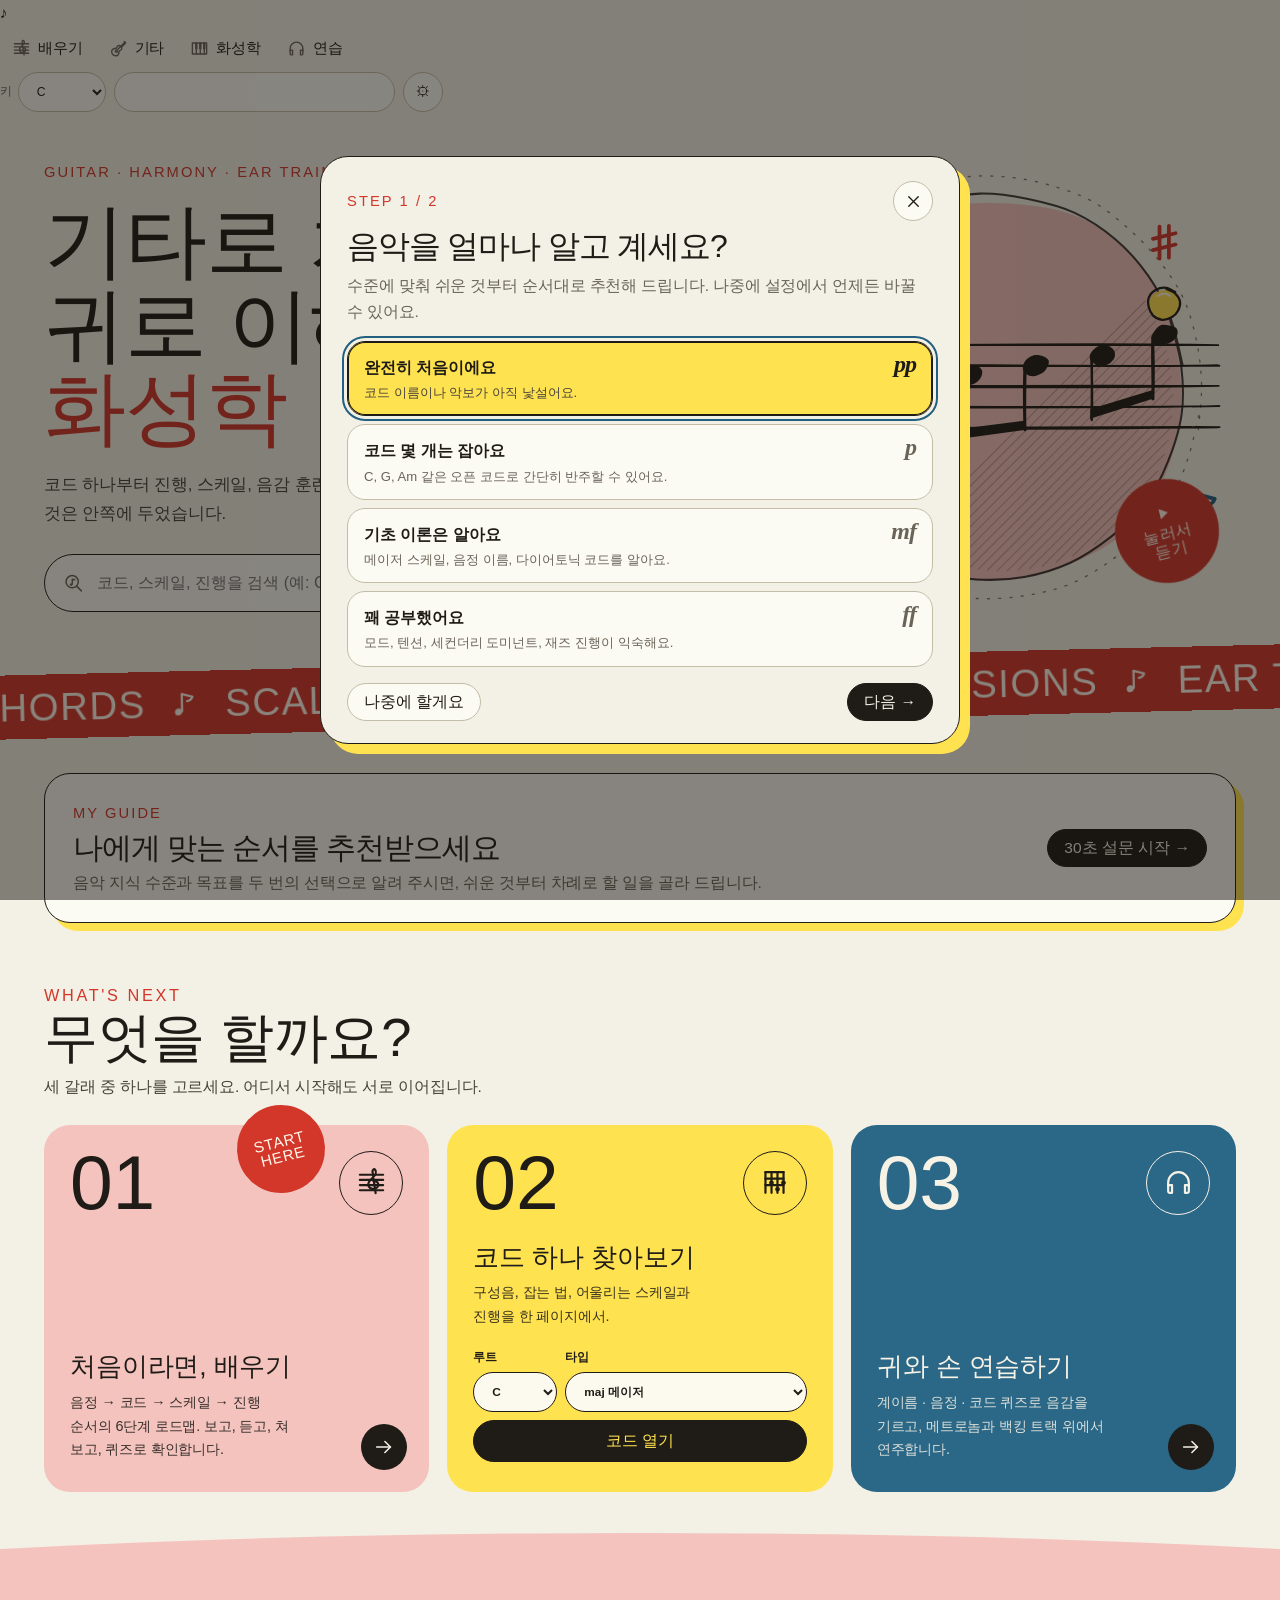
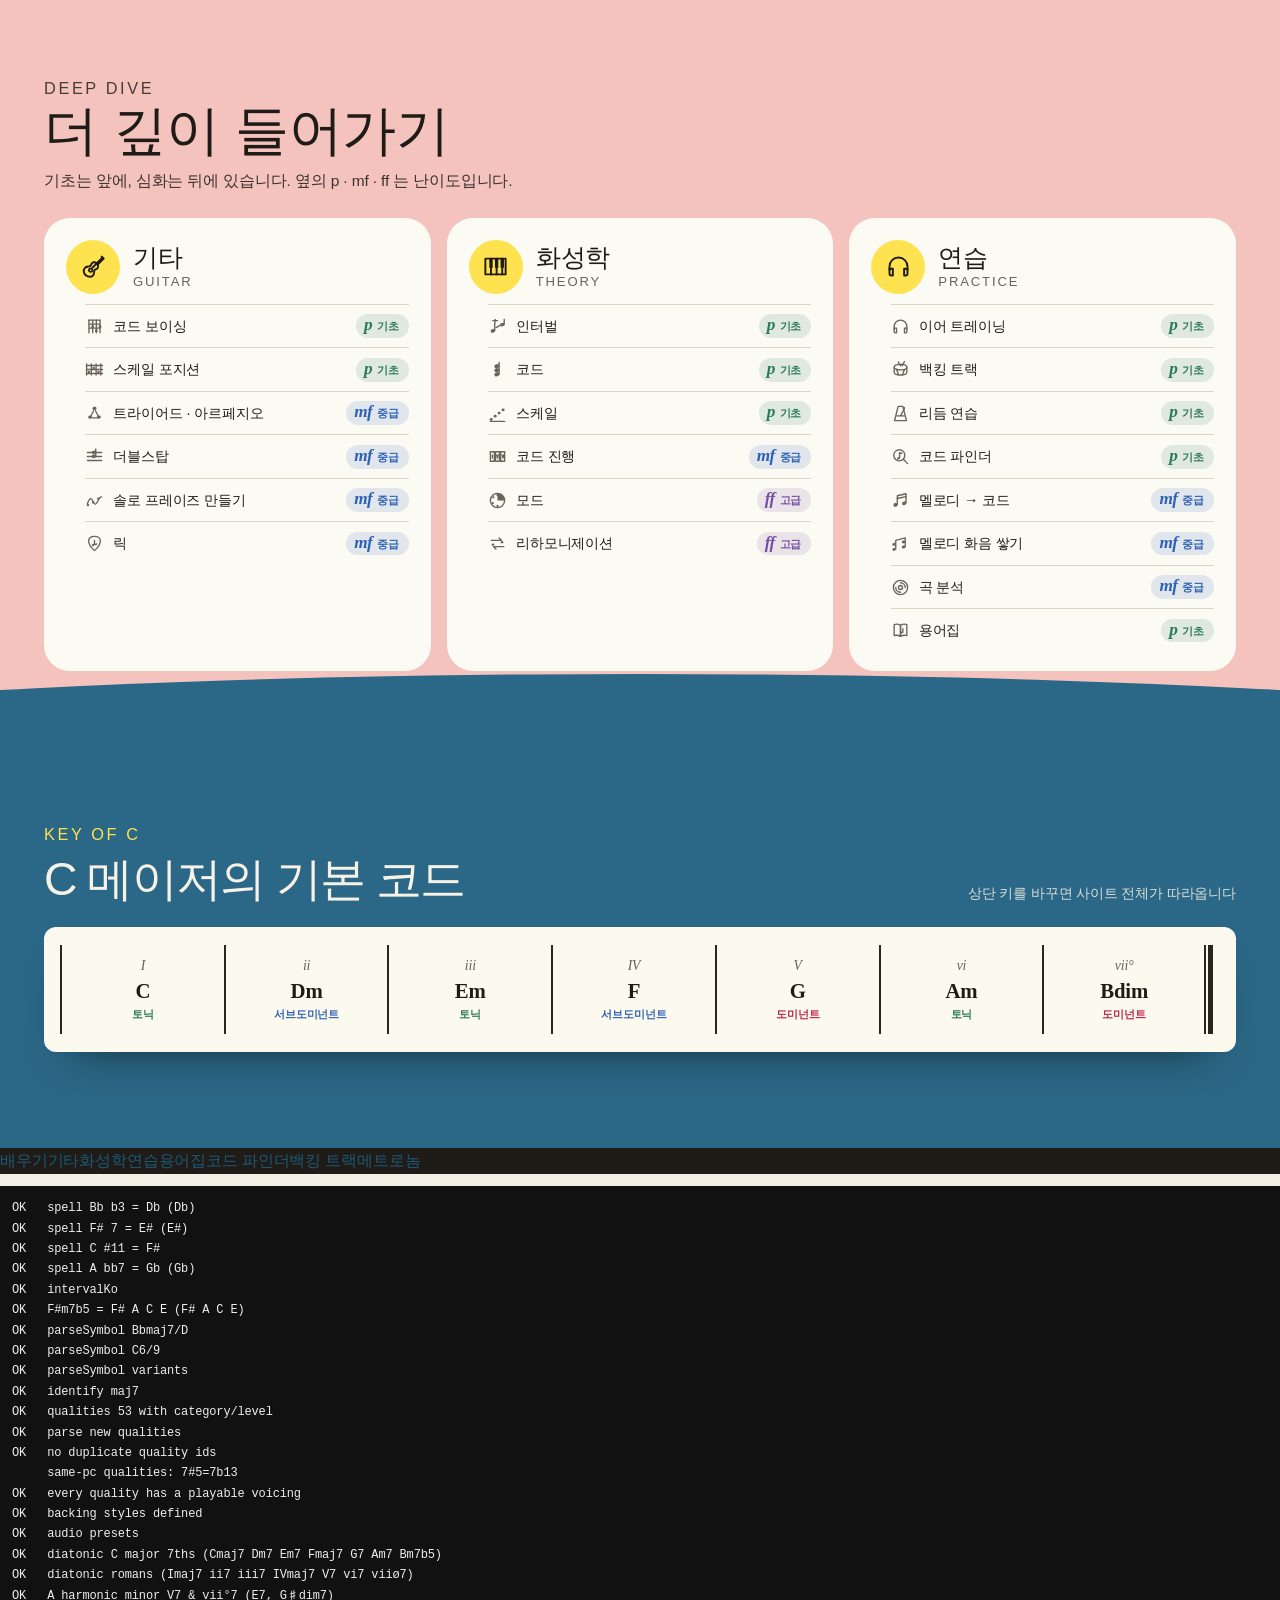
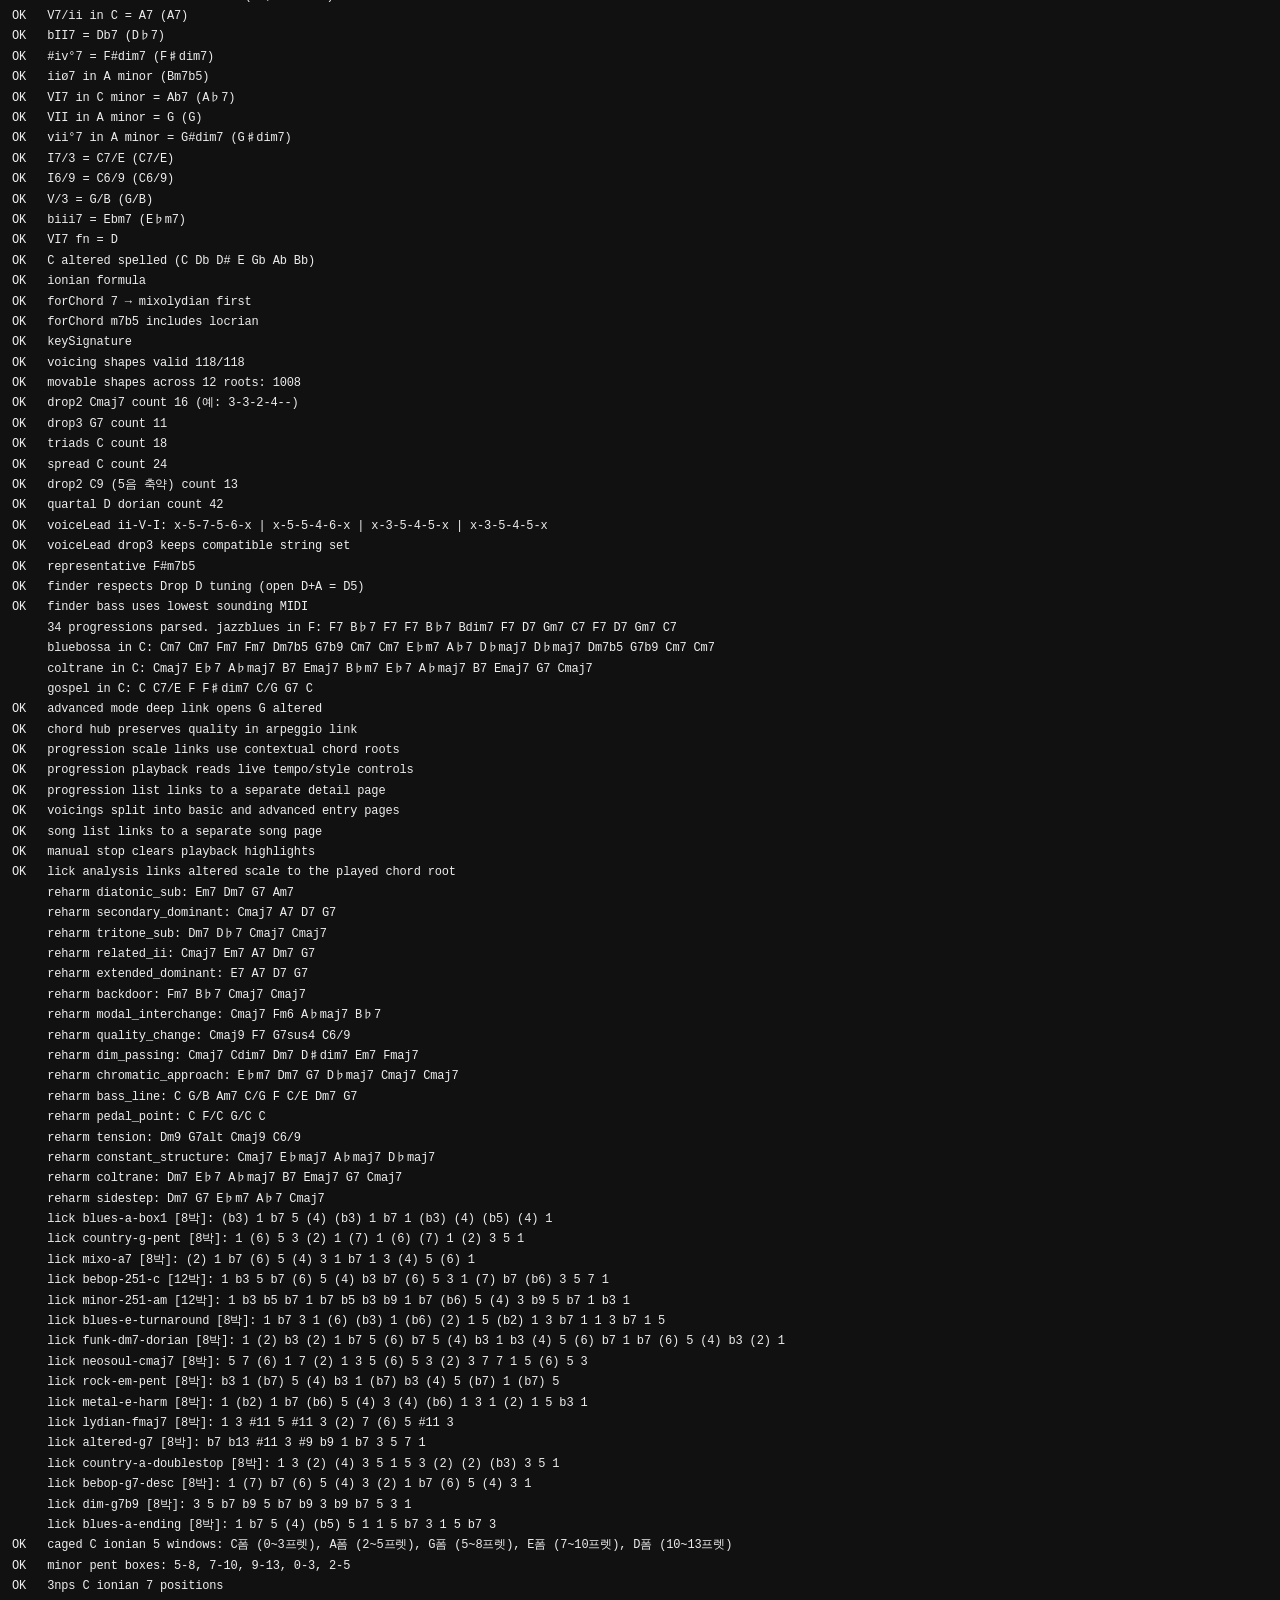
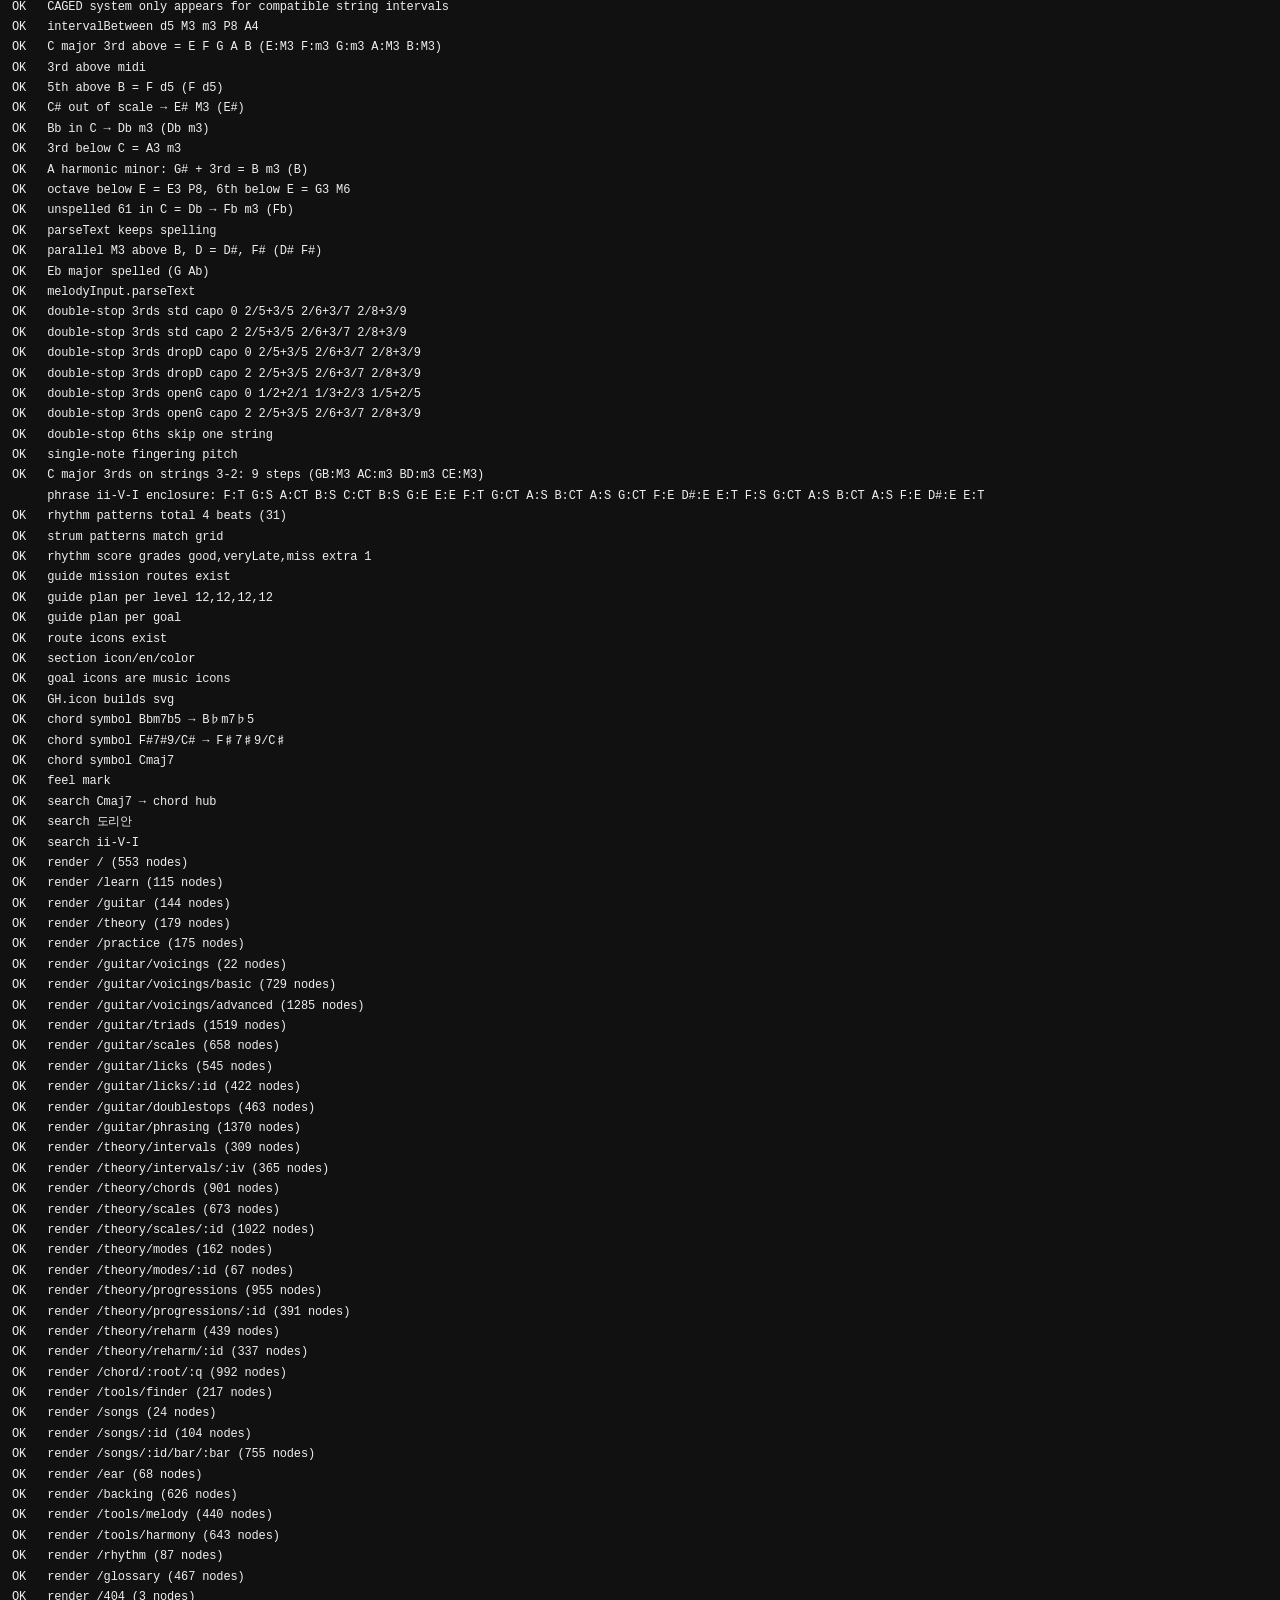
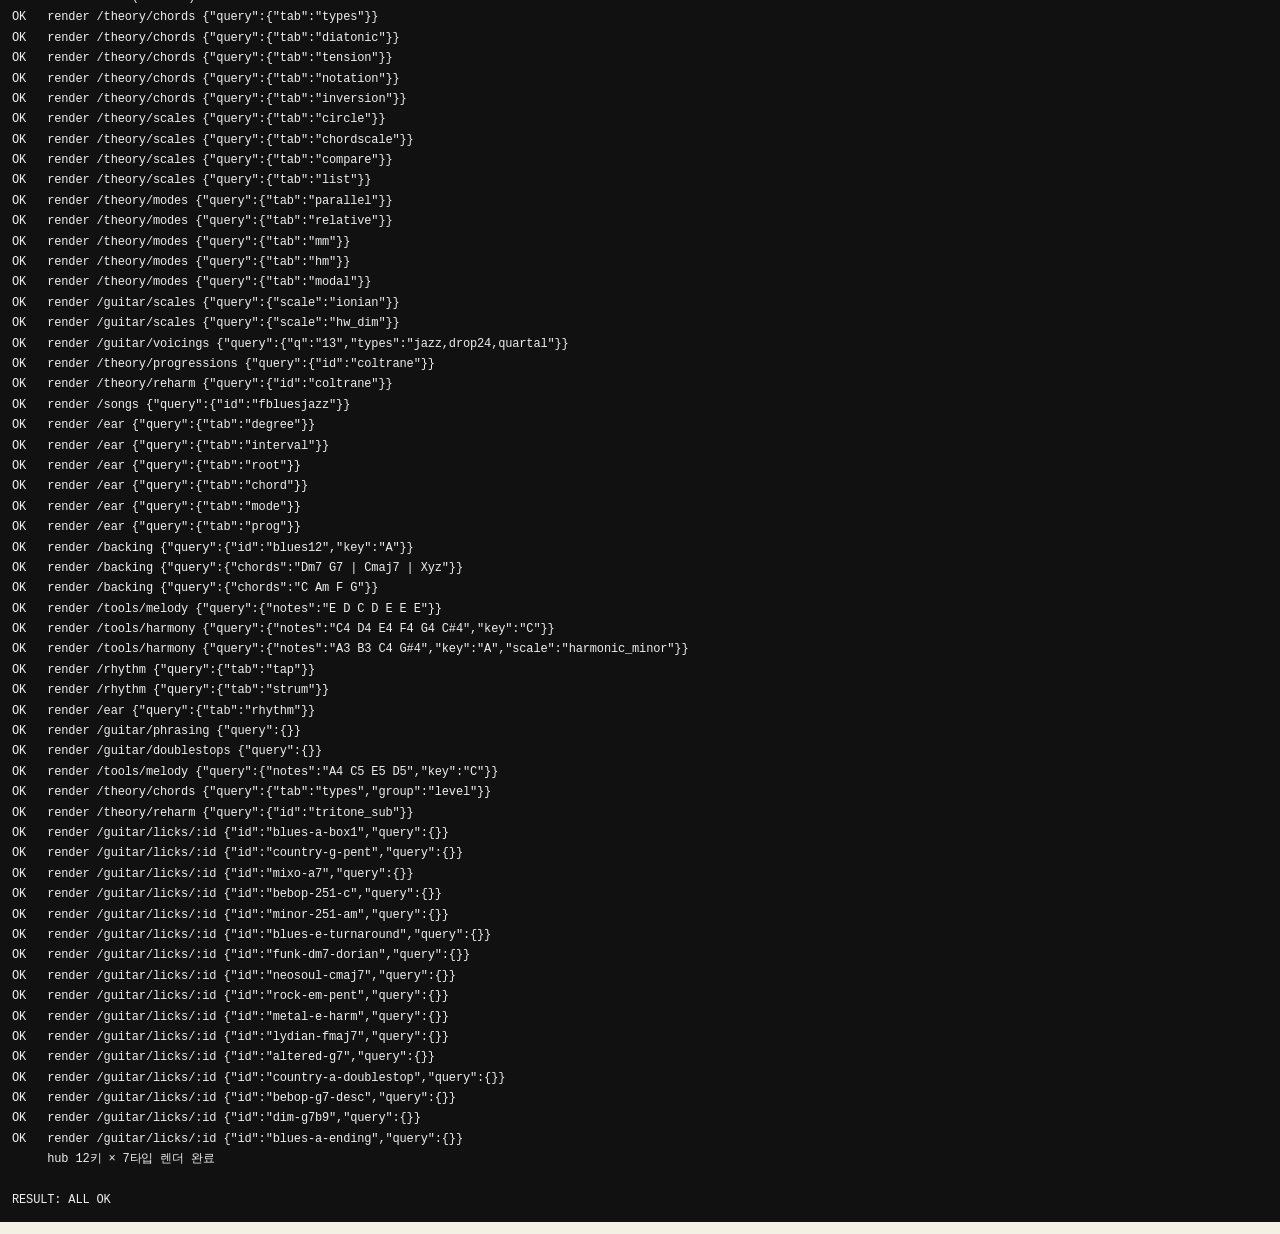
==== dev/check.html @ 51e19202 "손그림 그림체와 숫자 직접 입력 - js/render/sketch.js: 흔들린 잉크 선, 덜 닫힌 동그라미, 어긋난 칠, 빗금, 종이 알갱이 - 지판 · 코드 다이어그램 · 건반" ====
<!DOCTYPE html>
<html lang="ko">
<head>
<meta charset="utf-8">
<title>자체 점검</title>
<link rel="stylesheet" href="../css/style.css">
<script>
window.__errors = [];
window.addEventListener('error', function (e) { window.__errors.push((e.filename || '') + ':' + e.lineno + ' ' + e.message); });
</script>
</head>
<body>
<header class="topbar"><button id="back-btn" hidden>←</button><a class="brand" href="#/">♪</a><nav class="mainnav" id="mainnav"></nav>
<div class="topbar-tools"><label class="keysel">키 <select id="global-key"></select></label>
<div class="search"><input id="search-input" type="search"><div id="search-results" class="search-results" hidden></div></div>
<button id="settings-btn" class="iconbtn">⚙</button></div></header>
<nav class="subnav" id="subnav"></nav>
<main id="app" class="page"></main>
<footer class="footer"><span id="footer-links"></span></footer>
<aside id="settings-panel" class="settings-panel" hidden></aside>
<div id="settings-backdrop" class="backdrop" hidden></div>
<pre id="out" style="white-space:pre-wrap;background:#111;color:#eee;padding:12px;font-size:12px"></pre>
<script src="../js/ui.js"></script>
<script src="../js/icons.js"></script>
<script src="../js/state.js"></script>
<script src="../js/theory/notes.js"></script>
<script src="../js/theory/chords.js"></script>
<script src="../js/theory/scales.js"></script>
<script src="../js/data/intervals.js"></script>
<script src="../js/data/modes.js"></script>
<script src="../js/data/voicingShapes.js"></script>
<script src="../js/data/progressions.js"></script>
<script src="../js/data/licks.js"></script>
<script src="../js/data/reharm.js"></script>
<script src="../js/data/glossary.js"></script>
<script src="../js/data/songs.js"></script>
<script src="../js/data/rhythms.js"></script>
<script src="../js/theory/voicings.js"></script>
<script src="../js/theory/positions.js"></script>
<script src="../js/theory/harmony.js"></script>
<script src="../js/theory/fingering.js"></script>
<script src="../js/theory/phrase.js"></script>
<script src="../js/audio/synth.js"></script>
<script src="../js/audio/player.js"></script>
<script src="../js/audio/backing.js"></script>
<script src="../js/audio/rhythm.js"></script>
<script src="../js/render/sketch.js"></script>
<script src="../js/render/fretboard.js"></script>
<script src="../js/render/chordDiagram.js"></script>
<script src="../js/render/piano.js"></script>
<script src="../js/render/circle.js"></script>
<script src="../js/render/tab.js"></script>
<script src="../js/render/staff.js"></script>
<script src="../js/render/rhythm.js"></script>
<script src="../js/search.js"></script>
<script src="../js/melodyInput.js"></script>
<script src="../js/guide.js"></script>
<script src="../js/pages/home.js"></script>
<script src="../js/pages/hubs.js"></script>
<script src="../js/pages/guitarVoicings.js"></script>
<script src="../js/pages/guitarTriads.js"></script>
<script src="../js/pages/guitarScales.js"></script>
<script src="../js/pages/guitarLicks.js"></script>
<script src="../js/pages/doublestops.js"></script>
<script src="../js/pages/phrasing.js"></script>
<script src="../js/pages/theoryIntervals.js"></script>
<script src="../js/pages/theoryChords.js"></script>
<script src="../js/pages/theoryScales.js"></script>
<script src="../js/pages/theoryModes.js"></script>
<script src="../js/pages/theoryProgressions.js"></script>
<script src="../js/pages/theoryReharm.js"></script>
<script src="../js/pages/chordHub.js"></script>
<script src="../js/pages/songs.js"></script>
<script src="../js/pages/earTraining.js"></script>
<script src="../js/pages/backing.js"></script>
<script src="../js/pages/melody.js"></script>
<script src="../js/pages/harmony.js"></script>
<script src="../js/pages/rhythm.js"></script>
<script src="../js/pages/glossary.js"></script>
<script src="../js/router.js"></script>
<script src="../js/app.js"></script>
<script src="check.js"></script>
</body>
</html>
---- css/style.css ----
/* 기타 & 화성학 — 크림 페이퍼 · 리얼북 테마
   큰 디스플레이 글자, 알약 버튼, 색 띠 섹션, 음표 모양 공. 인터벌 색(--iv-*)은 뜻이 있으니 서로 구분되게 유지하고,
   브랜드 빨강(--brand)은 근음 색(--iv-1)과 섞이지 않게 주황 쪽으로 둔다. 글꼴은 index.html 에서 Google Fonts 로 불러온다. */
:root {
  color-scheme: light;
  --bg:#F3F1E6; --bg-elev:#FBFAF3; --bg-soft:#EBE8DA; --bg-strong:#E1DDCB;
  --fg:#1F1B17; --fg-soft:#48423A; --fg-muted:#6A6358;
  --line:#DCD7C5; --line-strong:#C3BCA6;
  --brand:#D2372A; --brand-hover:#B72D21; --brand-ink:#FFF9EE;
  --accent:#23607F; --accent-hover:#1A4B64; --accent-soft:#DCE7E7; --accent-ink:#1A4B64;
  --warm:#AE5129; --warm-soft:#F6E3D6; --link:#1D5876;
  --ball:#FFE24F; --paper:#FCF9EF; --ink:#1F1B17;
  --pink:#F4C3BE; --pink-ink:#1F1B17; --sun:#FFE24F; --sun-ink:#1F1B17;
  --sky:#2B6786; --sky-ink:#F6F2E6; --olive:#BCB65C; --olive-ink:#1F1B17;
  --footer-bg:#1F1B17; --footer-fg:#F3EFE3;
  --iv-1:#BE2447; --iv-3:#2E62B6; --iv-5:#2C7B58; --iv-7:#9F6318;
  --iv-t:#7550A6; --iv-s:#676C63; --iv-x:#AAA79B;
  --wood:#F1EDDF; --wood-line:#C7C0AA; --string:#857E70; --ink-line:#2A2622;
  --radius-sm:12px; --radius:16px; --radius-lg:26px; --pill:999px;
  --shadow-sm:none; --shadow-hover:none;
  --shadow:0 18px 44px rgba(40,30,15,.16),0 2px 8px rgba(40,30,15,.05);
  --font:"Noto Sans KR",-apple-system,BlinkMacSystemFont,"Apple SD Gothic Neo","Segoe UI","Malgun Gothic",sans-serif;
  --display:"Bayon","Black Han Sans","Noto Sans KR",sans-serif;
  --display-ko:"Black Han Sans","Bayon","Noto Sans KR",sans-serif;
  --hand:"Kalam","Noto Music","Gaegu",cursive;
  --marker:"Permanent Marker","Gaegu","Noto Music",cursive;
  --mono:"SFMono-Regular","Cascadia Code",Consolas,monospace;
  --ease-out:cubic-bezier(.2,.8,.2,1); --ease-spring:cubic-bezier(.34,1.56,.64,1);
  --header-h:68px;
}

/* 자동은 크림(밝은) 테마. 다크는 설정에서 고를 때만 쓴다 */
:root[data-theme="dark"] {
  color-scheme:dark;
  --bg:#15120F; --bg-elev:#1D1916; --bg-soft:#27221D; --bg-strong:#312B24;
  --fg:#F2EDE0; --fg-soft:#D2CABA; --fg-muted:#A39B8B;
  --line:#37312A; --line-strong:#51483E;
  --brand:#FF6048; --brand-hover:#FF7B66; --brand-ink:#1A0F0B;
  --accent:#7DB5CE; --accent-hover:#9BC8DB; --accent-soft:#1D3039; --accent-ink:#B4D6E4;
  --warm:#E28B63; --warm-soft:#3A2821; --link:#8FC2D8;
  --pink:#4B2B2C; --pink-ink:#F8E4E0; --sun:#473D12; --sun-ink:#FFF0B3;
  --sky:#163848; --sky-ink:#E6F0F4; --olive:#393A19; --olive-ink:#F0EDC8;
  --footer-bg:#0B0A08; --footer-fg:#E9E3D4;
  --iv-1:#F2677B; --iv-3:#7EA2E8; --iv-5:#5DBE90; --iv-7:#DAA050;
  --iv-t:#B48CE2; --iv-s:#9BA095; --iv-x:#5A564E;
  --wood:#221E1A; --wood-line:#4C443B; --string:#A69E8F; --ink-line:#E6DECC;
  --shadow:0 18px 44px rgba(0,0,0,.42);
}
/* 종이(악보) 표면: 다크 테마에서도 밝은 종이 위 검은 잉크 */
.staff-box,.chart,.sheet,.rhythm-staff,.rhythm-pick,.quiz-opts.rhythm-opts .btn {
  --fg:#1F1B17; --fg-soft:#48423A; --fg-muted:#6A6358; --line:#DDD4BA; --line-strong:#C4BA9F;
  --bg-elev:#FCF9EF; --bg-soft:#F2EDDC; --ink-line:#2A2622; --accent:#23607F; --accent-soft:#DCE7E7; --accent-ink:#1A4B64;
  --iv-1:#BE2447; --iv-3:#2E62B6; --iv-5:#2C7B58; --iv-7:#9F6318; --iv-t:#7550A6; --iv-s:#676C63;
}

* { box-sizing:border-box; }
[hidden] { display:none!important; }
html { min-width:0; scroll-behavior:smooth; }
html,body { margin:0; padding:0; }
html.intro-lock,body.panel-open,body.menu-open { overflow:hidden; }
body {
  min-width:0; min-height:100vh; background:var(--bg); color:var(--fg);
  font-family:var(--font); font-size:15.5px; font-weight:400; line-height:1.7;
  letter-spacing:-.01em; overflow-wrap:break-word; word-break:keep-all; -webkit-font-smoothing:antialiased;
  text-rendering:optimizeLegibility;
}
a { color:var(--link); text-decoration:none; text-underline-offset:3px; }
a:hover { text-decoration:underline; }
h1,h2,h3 { color:var(--fg); line-height:1.25; }
h1 { margin:.1em 0 .5em; font-family:var(--display-ko); font-size:clamp(2.1rem,4.2vw,3.3rem); font-weight:400; line-height:1.12; letter-spacing:-.005em; }
h2 { margin:2em 0 .7em; font-size:clamp(1.3rem,2vw,1.6rem); font-weight:700; letter-spacing:-.035em; }
h3 { margin:1.4em 0 .5em; font-size:1.06rem; font-weight:700; letter-spacing:-.025em; }
p { margin:.45em 0 1em; }
b,strong { font-weight:700; }
code,.mono { font-family:var(--mono); font-size:.92em; }
small,.muted { color:var(--fg-muted); }
hr { margin:1.8em 0; border:0; border-top:1px solid var(--line); }
button,select,input { min-width:0; max-width:100%; font:inherit; color:inherit; }
button { touch-action:manipulation; }
ul.plain { margin:.45em 0; padding-left:1.25em; }
:focus-visible { outline:2px solid var(--accent); outline-offset:3px; }
#app:focus { outline:none; }
.skip-link { position:fixed; top:10px; left:12px; z-index:1000; padding:8px 14px; border-radius:var(--pill); background:var(--fg); color:var(--bg); font-weight:500; transform:translateY(-150%); transition:transform .15s ease; }
.skip-link:focus { transform:translateY(0); }
.ic { flex:none; width:1.2em; height:1.2em; vertical-align:-.24em; }

/* Header */
.topbar { position:sticky; top:0; z-index:50; border-bottom:1px solid transparent; background:color-mix(in srgb,var(--bg) 90%,transparent); backdrop-filter:saturate(1.2) blur(12px); -webkit-backdrop-filter:blur(12px); transition:border-color .2s ease,background-color .2s ease; }
body.scrolled .topbar,body:not(.is-home) .topbar { border-bottom-color:var(--line); }
.topbar-inner { position:relative; width:min(100%,1320px); height:var(--header-h); margin:0 auto; padding:0 24px; display:flex; align-items:center; gap:20px; }
.topbar-leading { min-width:0; display:flex; align-items:center; gap:20px; }
.brand { flex:none; display:inline-flex; align-items:center; gap:11px; color:var(--fg); }
.brand:hover { color:var(--fg); text-decoration:none; }
.brand-mark { width:42px; height:42px; display:grid; place-items:center; border-radius:50%; background:var(--brand); color:var(--brand-ink); transition:transform .45s var(--ease-spring); }
.brand-mark .ic { width:23px; height:23px; }
.brand:hover .brand-mark { transform:rotate(-14deg) scale(1.08); }
.brand-copy { display:grid; line-height:1; }
.brand-copy strong { font-family:var(--display-ko); font-size:1.14rem; font-weight:400; letter-spacing:0; }
.brand-copy small { margin-top:5px; color:var(--fg-muted); font-family:var(--display); font-size:.74rem; letter-spacing:.14em; }
.mainnav { min-width:0; display:flex; align-items:center; gap:2px; }
.mainnav a { position:relative; flex:none; display:inline-flex; align-items:center; gap:7px; padding:10px 12px; color:var(--fg); font-size:.93rem; font-weight:500; white-space:nowrap; }
.mainnav a .ic { width:19px; height:19px; color:var(--fg-muted); transition:transform .35s var(--ease-spring),color .2s ease; }
.mainnav a::after { content:""; position:absolute; right:12px; bottom:4px; left:12px; height:2px; border-radius:2px; background:var(--brand); transform:scaleX(0); transform-origin:left; transition:transform .3s var(--ease-out); }
.mainnav a:hover { color:var(--fg); text-decoration:none; }
.mainnav a:hover::after,.mainnav a.active::after { transform:scaleX(1); }
.mainnav a:hover .ic { color:var(--fg); transform:rotate(-10deg) translateY(-1px); }
.mainnav a.active .ic { color:var(--brand); }
.topbar-tools { min-width:0; margin-left:auto; display:flex; align-items:center; gap:8px; }
.keysel { flex:none; display:flex; align-items:center; gap:6px; color:var(--fg-muted); font-size:.76rem; font-weight:500; white-space:nowrap; }
.keysel select { min-width:66px; }
.search { position:relative; width:clamp(190px,22vw,320px); min-width:150px; }
.search-icon { position:absolute; left:13px; top:50%; z-index:1; display:grid; color:var(--fg-muted); transform:translateY(-50%); pointer-events:none; }
.search-icon .ic { width:18px; height:18px; }
.search input[type=search] { width:100%; height:40px; padding:7px 34px 7px 39px; border-radius:var(--pill); background:var(--bg-elev); }
.search input::placeholder { color:var(--fg-muted); }
.search-shortcut { position:absolute; right:11px; top:50%; transform:translateY(-50%); padding:0 6px; border:1px solid var(--line-strong); border-radius:6px; color:var(--fg-muted); font-family:var(--mono); font-size:.66rem; line-height:1.5; pointer-events:none; }
.search-results { position:absolute; top:calc(100% + 8px); right:0; z-index:60; width:min(460px,calc(100vw - 24px)); max-height:min(65vh,520px); overflow:auto; padding:6px; border:1px solid var(--line-strong); border-radius:18px; background:var(--bg-elev); box-shadow:var(--shadow); }
.search-results a { display:flex; gap:10px; align-items:baseline; min-width:0; padding:9px 11px; border-radius:12px; color:var(--fg); }
.search-results a:hover,.search-results a.sel { background:var(--bg-soft); text-decoration:none; }
.search-results .type { flex:0 0 68px; color:var(--brand); font-size:.72rem; font-weight:700; }
.search-results .sub { margin-left:auto; overflow:hidden; color:var(--fg-muted); font-size:.77rem; text-overflow:ellipsis; white-space:nowrap; }
.iconbtn { flex:none; width:40px; height:40px; display:grid; place-items:center; padding:0; border:1px solid var(--line-strong); border-radius:50%; background:var(--bg-elev); color:var(--fg); cursor:pointer; font-size:.9rem; transition:transform .3s var(--ease-spring),background-color .15s ease,border-color .15s ease,color .15s ease; }
.iconbtn .ic { width:19px; height:19px; }
.iconbtn:hover { border-color:var(--ink); background:var(--ball); color:var(--ink); transform:scale(1.08); }
.hang-tab { flex:none; align-self:flex-start; display:inline-flex; align-items:center; gap:7px; padding:24px 16px 12px; border-radius:0 0 22px 22px; background:var(--brand); color:var(--brand-ink); font-family:var(--display-ko); font-size:.98rem; line-height:1; white-space:nowrap; transition:transform .38s var(--ease-spring),background-color .2s ease; }
.hang-tab .ic { width:18px; height:18px; }
.hang-tab:hover { background:var(--brand-hover); color:var(--brand-ink); text-decoration:none; transform:translateY(10px); }
.menu-btn,.tools-btn { display:none; }
.menu-btn { flex:none; align-items:center; gap:9px; height:40px; padding:0 15px 0 13px; border:1.5px solid var(--fg); border-radius:var(--pill); background:transparent; color:var(--fg); cursor:pointer; font-family:var(--display); font-size:1.02rem; letter-spacing:.08em; line-height:1; }
.menu-btn:hover { background:var(--ball); border-color:var(--ink); color:var(--ink); }
.menu-bars { position:relative; width:16px; height:10px; }
.menu-bars i { position:absolute; right:0; left:0; height:2px; border-radius:2px; background:currentColor; transition:transform .3s var(--ease-out),top .3s var(--ease-out); }
.menu-bars i:first-child { top:0; }
.menu-bars i:last-child { top:8px; }
body.menu-open .menu-bars i:first-child { top:4px; transform:rotate(45deg); }
body.menu-open .menu-bars i:last-child { top:4px; transform:rotate(-45deg); }
.menu-panel { position:fixed; inset:0; z-index:45; overflow-y:auto; padding:calc(var(--header-h) + 20px) 18px 36px; background:var(--bg); transform:translateY(-100%); transition:transform .45s var(--ease-out); }
.menu-panel.open { transform:none; }
.menu-inner { display:grid; gap:4px; max-width:640px; margin:0 auto; }
.menu-sec,.menu-foot { opacity:0; transform:translateY(-14px); transition:opacity .35s ease,transform .45s var(--ease-out); transition-delay:calc(.14s + var(--i,0) * .06s); }
.menu-panel.open .menu-sec,.menu-panel.open .menu-foot { opacity:1; transform:none; }
.menu-sec { padding:10px 0 16px; border-bottom:1px solid var(--line); }
.menu-big { display:flex; align-items:center; gap:13px; color:var(--fg); font-family:var(--display-ko); font-size:2.05rem; line-height:1.15; }
.menu-big:hover { color:var(--fg); text-decoration:none; }
.menu-ic { width:46px; height:46px; display:grid; place-items:center; border-radius:50%; background:var(--band); color:var(--band-ink); transition:transform .4s var(--ease-spring); }
.menu-ic .ic { width:24px; height:24px; }
.menu-big:hover .menu-ic { transform:rotate(-12deg) scale(1.08); }
.menu-sec.active .menu-label { color:var(--brand); }
.menu-en { margin-left:auto; color:var(--fg-muted); font-family:var(--display); font-size:1rem; letter-spacing:.12em; }
.menu-items { display:flex; flex-wrap:wrap; gap:6px; margin:11px 0 0 59px; }
.menu-items a { padding:5px 12px; border:1px solid var(--line-strong); border-radius:var(--pill); color:var(--fg-soft); font-size:.84rem; }
.menu-items a:hover { border-color:var(--fg); color:var(--fg); text-decoration:none; }
.menu-items a.active { border-color:var(--fg); background:var(--fg); color:var(--bg); }
.menu-foot { display:flex; flex-wrap:wrap; align-items:center; gap:8px; padding-top:18px; }
.menu-foot .keysel select { height:38px; }
.subnav { display:flex; align-items:center; gap:6px; min-height:54px; padding:8px max(24px,calc((100vw - 1240px)/2 + 24px)); overflow-x:auto; border-bottom:1px solid var(--line); background:var(--bg); scrollbar-width:none; }
.mainnav::-webkit-scrollbar,.subnav::-webkit-scrollbar { display:none; }
.subnav:empty { display:none; }
.subnav a { flex:none; position:relative; padding:5px 13px; border:1px solid var(--line-strong); border-radius:var(--pill); color:var(--fg-soft); font-size:.83rem; font-weight:500; white-space:nowrap; }
.subnav a:hover { border-color:var(--fg); color:var(--fg); text-decoration:none; }
.subnav a.active { border-color:var(--fg); background:var(--fg); color:var(--bg); }
.subnav a.hub { padding-inline:4px 8px; border-color:transparent; color:var(--fg); font-family:var(--display-ko); font-size:.98rem; font-weight:400; }
.subnav a.hub.active { background:transparent; color:var(--brand); }
.subnav a.hub::after { content:""; display:inline-block; width:1px; height:14px; margin-left:14px; background:var(--line-strong); vertical-align:-2px; }
.subnav a.lv2::before,.subnav a.lv3::before { content:""; display:inline-block; width:5px; height:5px; margin-right:6px; border-radius:50%; vertical-align:2px; }
.subnav a.lv2::before { background:var(--iv-3); }
.subnav a.lv3::before { background:var(--iv-t); }
.subnav a.active::before { background:var(--bg); }

/* Layout */
.page { width:min(100%,1240px); min-height:calc(100vh - 170px); margin:0 auto; padding:44px 24px 96px; }
body.is-home .page { width:100%; max-width:none; padding:0; overflow-x:hidden; }
.wrap { width:min(100%,1240px); margin:0 auto; padding-inline:24px; }
.page>h1 { margin-top:4px; }
.page>h1+.muted { max-width:850px; margin-bottom:25px; font-size:.95rem; }
.footer { background:var(--footer-bg); color:var(--footer-fg); }
.footer-inner { width:min(100%,1240px); margin:0 auto; padding:52px 24px 40px; display:flex; flex-wrap:wrap; align-items:flex-end; justify-content:space-between; gap:26px 40px; }
.footer-word { display:block; margin-bottom:14px; font-family:var(--display); font-size:clamp(3.2rem,8vw,6.6rem); line-height:.84; letter-spacing:.01em; }
.footer-brand>span:last-child { color:color-mix(in srgb,var(--footer-fg) 72%,transparent); font-size:.86rem; }
.footer b { color:var(--footer-fg); }
.footer-links { display:flex; flex-wrap:wrap; gap:8px; max-width:540px; }
.footer-links a { padding:6px 14px; border:1px solid color-mix(in srgb,var(--footer-fg) 32%,transparent); border-radius:var(--pill); color:var(--footer-fg); font-size:.84rem; transition:background-color .15s ease,color .15s ease,border-color .15s ease; }
.footer-links a:hover { border-color:var(--ball); background:var(--ball); color:var(--ink); text-decoration:none; }
.grid { display:grid; gap:14px; min-width:0; }
.grid>* { min-width:0; }
.grid.cols-2 { grid-template-columns:repeat(auto-fill,minmax(min(100%,320px),1fr)); }
.grid.cols-3 { grid-template-columns:repeat(auto-fill,minmax(min(100%,260px),1fr)); }
.grid.cols-4 { grid-template-columns:repeat(auto-fill,minmax(min(100%,205px),1fr)); }
.grid.diagrams { grid-template-columns:repeat(auto-fill,minmax(min(100%,174px),1fr)); gap:10px; }
.row { min-width:0; display:flex; gap:10px; flex-wrap:wrap; align-items:center; }
.row>* { min-width:0; }
.row.top { align-items:flex-start; }
.split { display:grid; grid-template-columns:repeat(2,minmax(0,1fr)); gap:20px; }
.split>* { min-width:0; }
.card { min-width:0; padding:20px; border:1px solid var(--line); border-radius:var(--radius); background:var(--bg-elev); }
.card h3 { margin-top:0; }
.card.link { position:relative; display:block; color:inherit; cursor:pointer; transition:transform .38s var(--ease-spring),border-color .18s ease,background-color .18s ease; }
.card.link[type=button] { width:100%; appearance:none; text-align:left; }
.card.link:hover { border-color:var(--fg); text-decoration:none; transform:translateY(-3px); }
.card .title { font-size:1.06rem; font-weight:700; letter-spacing:-.03em; }
.section { margin:40px 0; }
.section>h2:first-child { margin-top:0; }
.section-heading { display:flex; align-items:end; justify-content:space-between; gap:24px; margin:0 0 17px; }
.section-heading h2 { margin:2px 0 0; font-size:clamp(1.35rem,2vw,1.65rem); }
.section-heading>p { max-width:510px; margin:0; color:var(--fg-muted); font-size:.9rem; text-align:right; }
.section-heading.compact { margin-bottom:12px; }
.eyebrow { color:var(--brand); font-family:var(--display); font-size:.92rem; font-weight:400; letter-spacing:.14em; }
.display-head { margin:0 0 24px; }
.display-head .en { display:block; color:var(--brand); font-family:var(--display); font-size:1.02rem; letter-spacing:.16em; line-height:1; }
.display-head h2 { margin:6px 0 8px; font-family:var(--display-ko); font-size:clamp(2rem,4.4vw,3.4rem); font-weight:400; line-height:1.05; letter-spacing:-.005em; }
.display-head p { max-width:580px; margin:0; color:var(--fg-soft); }
.display-head.compact { margin-bottom:16px; }
.display-head.compact h2 { font-size:clamp(1.5rem,2.6vw,2.1rem); }
.toolbar { display:flex; gap:10px; flex-wrap:wrap; align-items:center; min-width:0; padding:12px 14px; margin:14px 0 22px; border:1px solid var(--line); border-radius:var(--radius); background:var(--bg-elev); }
.toolbar>* { min-width:0; }
.toolbar label { display:flex; align-items:center; gap:7px; min-width:0; color:var(--fg-muted); font-size:.83rem; font-weight:500; }
.toolbar label select { min-width:0; max-width:min(100%,320px); }
.toolbar .sep { width:1px; height:24px; background:var(--line); }
.notice { margin:14px 0; padding:12px 16px; border:1px solid color-mix(in srgb,var(--warm) 26%,var(--line)); border-left:4px solid var(--warm); border-radius:var(--radius-sm); background:var(--warm-soft); }
.callout { margin:14px 0; padding:14px 18px; border:1px solid var(--line); border-radius:var(--radius); background:var(--bg-soft); }
.empty { padding:32px 20px; border:1.5px dashed var(--line-strong); border-radius:var(--radius); color:var(--fg-muted); text-align:center; }

/* Controls */
select,input[type=text],input[type=number],input[type=search] { height:40px; padding:7px 12px; border:1px solid var(--line-strong); border-radius:12px; outline:0; background:var(--bg-elev); color:var(--fg); }
select { padding-inline:14px 30px; border-radius:var(--pill); cursor:pointer; }
select:hover,input:hover { border-color:var(--fg-muted); }
select:focus,input:focus { border-color:var(--fg); box-shadow:0 0 0 3px color-mix(in srgb,var(--ball) 70%,transparent); }
input[type=range] { accent-color:var(--brand); }
input[type=checkbox] { width:17px; height:17px; accent-color:var(--brand); }
.btn { min-height:38px; display:inline-flex; align-items:center; justify-content:center; gap:7px; padding:7px 16px; border:1px solid var(--line-strong); border-radius:var(--pill); background:var(--bg-elev); color:var(--fg); cursor:pointer; font-weight:500; line-height:1.25; }
.btn .ic { width:1.1em; height:1.1em; }
.btn:hover { border-color:var(--fg); background:var(--bg-soft); color:var(--fg); text-decoration:none; }
.btn:active { transform:translateY(1px) scale(.98); }
.btn.primary { border-color:var(--fg); background:var(--fg); color:var(--bg); }
.btn.primary:hover { border-color:var(--brand); background:var(--brand); color:var(--brand-ink); transform:translateY(-1px); }
.btn.small { min-height:34px; padding:5px 13px; font-size:.8rem; }
.btn.active { border-color:var(--fg); background:var(--fg); color:var(--bg); }
.btn:disabled { opacity:.45; cursor:default; transform:none; }
.btn.ghost { border-color:transparent; background:transparent; color:var(--fg-muted); }
.btn.ghost:hover { color:var(--fg); background:var(--bg-soft); }
.chips { display:flex; flex-wrap:wrap; gap:7px; min-width:0; }
.chip { min-height:35px; padding:6px 13px; border:1px solid var(--line-strong); border-radius:var(--pill); background:var(--bg-elev); color:var(--fg-soft); cursor:pointer; font-size:.8rem; font-weight:500; }
.chip:hover { border-color:var(--fg); color:var(--fg); }
.chip.active { border-color:var(--fg); background:var(--fg); color:var(--bg); }
.badge { display:inline-flex; align-items:center; gap:4px; margin:2px 4px 2px 0; padding:2px 9px; border:1px solid var(--line-strong); border-radius:var(--pill); background:var(--bg-elev); color:var(--fg-soft); font-size:.71rem; line-height:1.5; }
.badge .ic { width:1.05em; height:1.05em; }
.badge.accent { border-color:var(--ink); background:var(--ball); color:var(--ink); }
.tag { color:var(--fg-muted); font-size:.74rem; }
.tabs { display:flex; gap:4px; flex-wrap:wrap; width:fit-content; max-width:100%; margin:16px 0 22px; padding:4px; border:1px solid var(--line); border-radius:22px; background:var(--bg-elev); }
.tabs button { min-height:36px; padding:6px 15px; border:0; border-radius:var(--pill); background:transparent; color:var(--fg-muted); cursor:pointer; font-weight:500; }
.tabs button:hover { background:var(--bg-soft); color:var(--fg); }
.tabs button.active { background:var(--fg); color:var(--bg); }
/* 숫자 직접 입력 */
.num-field { display:inline-flex; flex:none; align-items:center; height:40px; border:1px solid var(--line-strong); border-radius:var(--pill); background:var(--bg-elev); color:var(--fg); overflow:hidden; }
.num-field:focus-within { border-color:var(--fg); box-shadow:0 0 0 3px color-mix(in srgb,var(--ball) 70%,transparent); }
.num-field .num-input { height:38px; min-width:0; padding:0 2px; border:0; border-radius:0; background:transparent; color:var(--fg); font-weight:700; font-variant-numeric:tabular-nums; text-align:center; box-shadow:none; -moz-appearance:textfield; appearance:textfield; }
.num-field .num-input:focus { box-shadow:none; }
.num-field .num-input::-webkit-outer-spin-button,.num-field .num-input::-webkit-inner-spin-button { margin:0; -webkit-appearance:none; }
.num-step { flex:none; width:32px; height:38px; padding:0; border:0; background:transparent; color:var(--fg-soft); cursor:pointer; font-size:1.05rem; line-height:1; touch-action:manipulation; user-select:none; -webkit-user-select:none; }
.num-step:hover { background:var(--bg-soft); color:var(--fg); }
.num-step:active { background:var(--ball); color:var(--ink); }
.num-suffix { padding:0 2px 0 1px; color:var(--fg-muted); font-size:.76rem; font-weight:500; white-space:nowrap; }
.range-num { display:inline-flex; flex-wrap:wrap; align-items:center; gap:8px; min-width:0; }
.range-num input[type=range] { width:120px; max-width:40vw; }
.num-group { display:inline-flex; flex-wrap:wrap; align-items:center; gap:6px 8px; min-width:0; color:var(--fg-muted); font-size:.83rem; }
.num-group-title { font-weight:500; }
.inline-field { display:inline-flex; align-items:center; gap:7px; color:var(--fg-muted); font-size:.83rem; font-weight:500; }
.met-bpm-field { height:auto; border-color:var(--line); border-radius:22px; }
.met-bpm-field .num-input { height:auto; padding:2px 0; font-family:var(--display-ko); font-size:clamp(2.8rem,8vw,4.2rem); font-weight:400; line-height:1.05; }
.met-bpm-field .num-step { width:42px; height:auto; align-self:stretch; font-size:1.4rem; }

/* Tables and interval labels */
.table { width:100%; border-collapse:collapse; background:var(--bg-elev); font-size:.86rem; }
.table th,.table td { padding:10px 12px; border-bottom:1px solid var(--line); text-align:left; vertical-align:top; }
.table th { background:var(--bg-soft); color:var(--fg-soft); font-size:.76rem; font-weight:700; letter-spacing:.01em; white-space:nowrap; }
.table tr:last-child td { border-bottom:0; }
.table tbody tr[role=button] { cursor:pointer; }
.table tbody tr[role=button]:hover td,.table tbody tr[role=button]:focus td { background:var(--bg-soft); }
.table tr.hl td { background:color-mix(in srgb,var(--ball) 40%,var(--bg-elev)); }
.table .center { text-align:center; }
.table-wrap { max-width:100%; overflow-x:auto; border:1px solid var(--line); border-radius:var(--radius); background:var(--bg-elev); scrollbar-color:var(--line-strong) transparent; }
.iv-1 { --c:var(--iv-1); } .iv-3 { --c:var(--iv-3); } .iv-5 { --c:var(--iv-5); }
.iv-7 { --c:var(--iv-7); } .iv-t { --c:var(--iv-t); } .iv-s { --c:var(--iv-s); } .iv-x { --c:var(--iv-x); }
.pill { min-width:31px; min-height:27px; display:inline-flex; align-items:center; justify-content:center; margin:2px; padding:2px 9px; border:1px solid color-mix(in srgb,var(--c,var(--iv-s)) 30%,var(--line)); border-radius:var(--pill); background:color-mix(in srgb,var(--c,var(--iv-s)) 11%,var(--bg-elev)); color:var(--c,var(--iv-s)); font-size:.76rem; font-weight:700; }
.pill.dim { opacity:.4; }
.legend { display:flex; gap:11px; flex-wrap:wrap; align-items:center; color:var(--fg-muted); font-size:.75rem; }
.legend .sw { display:inline-block; width:10px; height:10px; margin-right:5px; border-radius:50%; background:var(--c); vertical-align:-1px; }

/* SVG and notation: 손그림 — 잉크 선은 두 번 겹쳐 긋고, 칠은 선에서 살짝 어긋나며, 위에 종이 알갱이 한 겹 */
.fretboard-scroll { position:relative; max-width:100%; overflow-x:auto; border:1.5px solid var(--ink-line); border-radius:var(--radius); background:var(--bg-elev); box-shadow:inset 0 0 0 3px var(--bg-elev),inset 0 0 0 4px color-mix(in srgb,var(--ink-line) 35%,transparent); scrollbar-color:var(--line-strong) transparent; }
svg.fretboard { width:100%; height:auto; display:block; }
svg.fretboard .board { fill:var(--wood); }
svg.fretboard .board-edge { fill:none; stroke:var(--ink-line); stroke-width:1.1; stroke-linecap:round; opacity:.6; }
svg.fretboard .fret { fill:none; stroke:var(--ink-line); stroke-width:1.15; stroke-linecap:round; opacity:.5; }
svg.fretboard .nut { fill:none; stroke:var(--ink-line); stroke-width:2.6; stroke-linecap:round; }
svg.fretboard .string { fill:none; stroke:var(--ink-line); stroke-linecap:round; opacity:.72; }
svg.fretboard .inlay { fill:var(--wood-line); opacity:.55; }
svg.fretboard .sk-ink { fill:none; stroke:var(--ink-line); stroke-width:1; opacity:.8; }
svg.fretboard .fretnum { fill:var(--fg-muted); font-family:var(--hand); font-size:12px; text-anchor:middle; }
svg.fretboard .note .fill { fill:var(--c,var(--iv-s)); }
svg.fretboard .note .ink { fill:none; stroke:var(--ink-line); stroke-width:1.15; stroke-linecap:round; opacity:.85; }
svg.fretboard .note text { fill:#fff; font-family:var(--hand); font-size:12px; font-weight:700; text-anchor:middle; dominant-baseline:central; pointer-events:none; }
svg.fretboard .note.dim { opacity:.28; }
svg.fretboard .note.ghost .fill { fill:var(--bg-elev); }
svg.fretboard .note.ghost .ink { stroke:var(--c); stroke-width:1.8; opacity:1; }
svg.fretboard .note.ghost text { fill:var(--c); }
svg.fretboard .note.current .fill { stroke:var(--ink); stroke-width:3; filter:drop-shadow(0 0 0 var(--ball)) drop-shadow(0 1px 4px rgba(0,0,0,.25)); }
svg.fretboard .note.current .ink { stroke:var(--ball); stroke-width:2.4; opacity:1; }
svg.fretboard .note.clickable { cursor:pointer; }
svg.fretboard .stringname { fill:var(--fg-muted); font-family:var(--hand); font-size:12px; text-anchor:end; dominant-baseline:central; }
svg.fretboard .window-fill { fill:color-mix(in srgb,var(--accent) 7%,transparent); stroke:none; }
svg.fretboard .window { fill:none; stroke:var(--accent); stroke-width:1.5; stroke-dasharray:6 4; stroke-linecap:round; }
svg.chord { width:100%; max-width:152px; height:auto; display:block; margin:0 auto; }
svg.chord .sk-grid { fill:none; stroke:var(--ink-line); stroke-width:1; stroke-linecap:round; opacity:.62; }
svg.chord .nut { fill:none; stroke:var(--ink-line); stroke-width:2.8; stroke-linecap:round; }
svg.chord .dot { fill:var(--c,var(--fg)); }
svg.chord .ink { fill:none; stroke:var(--ink-line); stroke-width:1.05; stroke-linecap:round; opacity:.85; pointer-events:none; }
svg.chord .dot.open { fill:none; stroke:var(--ink-line); stroke-width:1.4; stroke-linecap:round; }
svg.chord .mute { fill:none; stroke:var(--ink-line); stroke-width:1.4; stroke-linecap:round; opacity:.75; }
svg.chord text { fill:var(--fg); font-family:var(--hand); font-size:12px; font-weight:700; text-anchor:middle; dominant-baseline:central; }
svg.chord .dot-label { fill:#fff; font-size:10px; }
svg.chord .mark { fill:var(--fg-muted); font-size:11px; }
svg.chord .basefret { fill:var(--fg-muted); font-size:11px; text-anchor:start; }
svg.chord .title { font-size:16px; }
svg.chord .sub { fill:var(--fg-muted); font-family:var(--font); font-size:9.5px; font-weight:400; }
svg.chord .barre { fill:none; stroke:var(--ink-line); stroke-width:8; stroke-linecap:round; opacity:.78; }
svg.piano { width:100%; height:auto; display:block; border-radius:8px; }
svg.piano .white { fill:#FFFDF6; stroke:none; }
svg.piano .black { fill:#2A2622; stroke:none; }
svg.piano .white.on,svg.piano .black.on { fill:var(--c,var(--accent)); }
svg.piano .sk-key { fill:none; stroke:#2A2622; stroke-width:1.1; stroke-linecap:round; opacity:.8; pointer-events:none; }
svg.piano .sk-hatch { fill:none; stroke:rgba(255,253,246,.2); stroke-width:.8; pointer-events:none; }
svg.piano text { fill:#333; font-family:var(--hand); font-size:10px; font-weight:700; text-anchor:middle; pointer-events:none; }
svg.piano text.onblack,svg.piano text.onkey { fill:#fff; }
svg.circle { width:100%; max-width:440px; height:auto; display:block; margin:0 auto; }
svg.circle .seg { fill:var(--bg-elev); stroke:none; cursor:pointer; }
svg.circle .seg:hover { fill:var(--bg-soft); }
svg.circle .seg.diatonic { fill:color-mix(in srgb,var(--ball) 38%,var(--bg-elev)); }
svg.circle .seg.active { fill:var(--fg); }
svg.circle .sk-outline { fill:none; stroke:var(--ink-line); stroke-width:1.3; stroke-linecap:round; opacity:.7; }
svg.circle text { fill:var(--fg); font-family:var(--hand); font-weight:700; text-anchor:middle; dominant-baseline:central; pointer-events:none; }
svg.circle text.on { fill:var(--bg); }
svg.circle .minor { font-size:12px; }
svg.circle .center-text { font-size:13px; }
svg.tab { width:100%; height:auto; display:block; border:1.5px solid var(--ink-line); border-radius:var(--radius-sm); background:var(--bg-elev); }
svg.tab .line { fill:none; stroke:var(--fg-muted); stroke-width:.85; stroke-linecap:round; }
svg.tab .bar { fill:none; stroke:var(--fg); stroke-width:1.3; stroke-linecap:round; }
svg.tab text { fill:var(--fg); font-family:var(--hand); font-size:13px; font-weight:700; text-anchor:middle; dominant-baseline:central; }
svg.tab text.fret { paint-order:stroke; stroke:var(--bg-elev); stroke-width:4px; }
svg.tab text.fret.current { fill:var(--brand); }
svg.tab .tech { fill:var(--fg-muted); font-size:10px; font-style:italic; }
svg.tab .arc,svg.tab .slide { fill:none; stroke:var(--fg-muted); stroke-width:1.1; stroke-linecap:round; }
svg.tab .stem { fill:none; stroke:var(--fg); stroke-width:1.2; stroke-linecap:round; }
svg.tab .beam { stroke:var(--fg); stroke-width:3; }
svg.tab .tabclef { font-family:var(--display); font-size:13px; font-weight:400; }
svg.tab .chordname { font-family:var(--hand); font-size:15px; font-weight:700; text-anchor:start; }
/* 종이 알갱이: 그림 위에 곱하기로 얹는다 */
.sk-grain { mix-blend-mode:multiply; opacity:.4; }
/* 아이콘도 잉크로 그린 듯 살짝 흔들리게, 가리키면 선이 끓어오르듯 움직인다 */
.ic { filter:url(#gh-rough); }
@keyframes gh-boil { 0% { filter:url(#gh-boil-a); } 33% { filter:url(#gh-boil-b); } 66% { filter:url(#gh-boil-c); } }
@media (hover:hover) and (prefers-reduced-motion:no-preference) {
  .hub-card:hover .hub-ic .ic,.path-card:hover .path-ic .ic,.home-more-head:hover .hm-ic .ic,.mainnav a:hover .ic,.menu-big:hover .ic,.brand:hover .brand-mark .ic,.hub-head:hover .hub-head-ic .ic { animation:gh-boil .36s steps(1) infinite; }
  .diagram-card:hover svg.chord,.hero-art-svg { animation:gh-boil .42s steps(1) infinite; }
}

/* 리얼북 악보: 크림 종이, 손글씨 음표(Petaluma), 손글씨 코드 심볼 */
.staff-box { max-width:100%; overflow-x:auto; padding:10px 8px; border:1px solid #E0D7BC; border-radius:var(--radius-sm); background:#FCF9EF linear-gradient(180deg,rgba(255,255,255,.55),rgba(255,255,255,0) 60%); box-shadow:0 1px 0 rgba(60,45,20,.05),0 14px 26px -22px rgba(60,45,20,.45); color:#1F1B17; }
.staff-box svg { display:block; margin:0 auto; }
.staff-box svg .vf-stave path,.staff-box svg .vf-stave rect,.staff-box svg .vf-stavebarline rect { fill:#2A251F; stroke:#2A251F; }
.rb-chord { fill:#1F1B17; font-family:var(--hand); font-size:21px; font-weight:700; }
.rb-chord .ra { font-family:"Noto Music",var(--hand); font-size:14px; }
.rb-chord .rq { font-size:15px; }
.rb-chord .rqa { font-family:"Noto Music",serif; font-size:19px; font-weight:400; }
.rb-chord .ra { font-weight:400; }
.rb-title { fill:#1F1B17; font-family:var(--marker); font-size:25px; letter-spacing:.02em; }
.rb-style { fill:#1F1B17; font-family:var(--marker); font-size:13px; letter-spacing:.03em; }
.rb-note { font-family:"Noto Music",serif; font-size:22px; }

/* Chords and progressions */
.diagram-card { min-width:0; padding:14px 10px 12px; border:1px solid var(--line); border-radius:var(--radius); background:var(--bg-elev); text-align:center; transition:border-color .15s ease,transform .3s var(--ease-spring); }
.diagram-card:hover { border-color:var(--fg); transform:translateY(-2px); }
.diagram-card .meta { min-height:1.3em; color:var(--fg-muted); font-size:.73rem; line-height:1.35; }
.diagram-card .play { margin-top:7px; }
.play-btn { min-height:30px; padding:3px 11px; border:1px solid var(--line-strong); border-radius:var(--pill); background:var(--bg-elev); color:var(--fg-soft); cursor:pointer; font-size:.74rem; font-weight:500; }
.play-btn:hover { border-color:var(--ink); background:var(--ball); color:var(--ink); }
.prog-strip { display:flex; gap:8px; flex-wrap:wrap; align-items:stretch; min-width:0; }
.prog-cell { min-width:96px; display:block; padding:9px 12px 10px; border:1px solid var(--line); border-radius:14px; background:var(--bg-elev); color:var(--fg); text-align:center; }
a.prog-cell:hover { border-color:var(--fg); background:color-mix(in srgb,var(--ball) 35%,var(--bg-elev)); text-decoration:none; }
.prog-cell .roman { color:var(--fg-muted); font-family:"Times New Roman",Georgia,serif; font-size:.86rem; font-style:italic; }
.prog-cell .chord { font-family:var(--hand); font-size:1.3rem; font-weight:700; line-height:1.25; }
.prog-cell .fn { margin-top:1px; font-size:.7rem; font-weight:700; }
.prog-cell.current { border-color:var(--ink); background:var(--ball); color:var(--ink); box-shadow:inset 0 0 0 1px var(--ink); }
.prog-cell.current .roman { color:var(--ink); }
.fn-T { color:var(--iv-5); } .fn-S { color:var(--iv-3); } .fn-D { color:var(--iv-1); } .fn-X { color:var(--iv-t); }
/* 곡 차트: 리드 시트처럼 마디줄로 나눈다 */
.chart { display:grid; grid-template-columns:repeat(4,minmax(0,1fr)); gap:10px 0; padding:16px 12px; border:1px solid #E0D7BC; border-radius:var(--radius-sm); background:#FCF9EF; color:#1F1B17; }
.chart .bar { min-height:64px; padding:6px 12px 8px; border:0; border-left:2px solid #2A251F; border-radius:0; background:transparent; color:#1F1B17; }
.chart .bar:nth-child(4n),.chart .bar:last-child { border-right:2px solid #2A251F; }
.chart button.bar { width:100%; color:inherit; cursor:pointer; text-align:left; }
.chart button.bar:hover { background:rgba(60,45,20,.06); }
.chart .bar .num { color:var(--fg-muted); font-size:.68rem; }
.chart .bar .ch { font-family:var(--hand); font-size:1.32rem; font-weight:700; line-height:1.2; }
.chart .bar .sc { color:var(--fg-muted); font-size:.72rem; }
.chart .bar.current { background:color-mix(in srgb,var(--ball) 60%,transparent); }

/* Lists and utilities */
.list { overflow:hidden; border:1px solid var(--line); border-radius:var(--radius); background:var(--bg-elev); }
.list-item { min-width:0; display:flex; gap:16px; align-items:flex-start; padding:14px 16px; border-bottom:1px solid var(--line); color:inherit; }
a.list-item:hover { background:var(--bg-soft); text-decoration:none; }
.list-item:last-child { border-bottom:0; }
.list-item>* { min-width:0; }
.list-item .title { font-weight:700; }
.list-item .desc { color:var(--fg-muted); font-size:.86rem; }
.kv { display:grid; grid-template-columns:max-content minmax(0,1fr); gap:6px 16px; margin:8px 0; font-size:.88rem; }
.kv dt { color:var(--fg-muted); }
.kv dd { min-width:0; margin:0; }
.brightness { display:grid; grid-template-columns:repeat(7,minmax(0,1fr)); gap:6px; }
.brightness .m { padding:12px 7px; border:0; border-radius:14px; color:#fff; font-weight:700; text-align:center; cursor:pointer; box-shadow:inset 0 0 0 999px rgba(0,0,0,.23); }
.brightness .m small { display:block; color:#fff; font-size:.68rem; font-weight:400; opacity:.95; }
.brightness .m.active { outline:2px solid var(--fg); outline-offset:2px; }
.compare { font-family:var(--mono); font-size:.86rem; }
.compare .diff { padding:1px 5px; border-radius:6px; background:var(--ball); color:var(--ink); font-weight:700; }
.fn-cycle { display:flex; align-items:center; justify-content:center; gap:12px; flex-wrap:wrap; padding:16px; }
.fn-cycle .node { padding:8px 16px; border-radius:var(--pill); color:#fff; font-weight:700; }
.settings-panel { position:fixed; top:0; right:0; z-index:100; width:380px; max-width:94vw; height:100dvh; overflow-y:auto; padding:24px 24px 30px; border-left:1.5px solid var(--fg); background:var(--bg); box-shadow:var(--shadow); transform:translateX(100%); transition:transform .3s var(--ease-out); }
.settings-panel.open { transform:none; }
.settings-panel h2 { margin:0; font-family:var(--display-ko); font-size:1.7rem; font-weight:400; }
.settings-panel .field { margin:16px 0; }
.settings-panel .field>label:first-child { display:block; margin-bottom:6px; color:var(--fg-muted); font-size:.78rem; font-weight:500; }
.settings-panel select { width:100%; }
.backdrop { position:fixed; inset:0; z-index:90; background:rgba(20,16,12,.38); backdrop-filter:blur(1px); opacity:0; transition:opacity .2s ease; }
.backdrop.open { opacity:1; }
.quiz-opts { display:flex; gap:8px; flex-wrap:wrap; margin:12px 0; }
.quiz-opts .btn.correct { border-color:var(--iv-5); background:color-mix(in srgb,var(--iv-5) 14%,var(--bg-elev)); color:var(--iv-5); }
.quiz-opts .btn.wrong { border-color:var(--iv-1); background:var(--warm-soft); }
.score { font-weight:700; }
.difficulty { display:inline-flex; gap:1px; color:var(--iv-7); vertical-align:middle; }
.difficulty .ic { width:15px; height:15px; }
.difficulty .ic.off { opacity:.22; }
.breadcrumb { margin-bottom:11px; color:var(--fg-muted); font-size:.8rem; }
.pos-nav { display:flex; gap:7px; flex-wrap:wrap; }
.kbd { display:inline-block; padding:0 5px; border:1px solid var(--line-strong); border-radius:5px; background:var(--bg-soft); font-family:var(--mono); font-size:.78em; }
.note-list { display:flex; gap:4px; flex-wrap:wrap; align-items:center; }
.symbol-big { font-family:var(--hand); font-size:2.4rem; font-weight:700; line-height:1.15; letter-spacing:-.01em; }
.toc { display:flex; gap:7px; flex-wrap:wrap; margin:9px 0 19px; }
.toc a { min-height:33px; display:inline-flex; align-items:center; padding:5px 12px; border:1px solid var(--line-strong); border-radius:var(--pill); background:var(--bg-elev); color:var(--fg-soft); font-size:.78rem; font-weight:500; }
.toc a:hover { border-color:var(--ink); background:var(--ball); color:var(--ink); text-decoration:none; }

/* Ear training */
.quiz-title { margin:0 0 4px; font-size:1.15rem; }
.quiz-opts .btn { position:relative; padding-left:36px; }
.quiz-opts .btn .key { position:absolute; left:9px; top:50%; transform:translateY(-50%); min-width:19px; height:19px; display:grid; place-items:center; border-radius:50%; background:var(--bg-soft); color:var(--fg-muted); font-family:var(--mono); font-size:.66rem; }
.quiz-opts .btn.correct .key { background:rgba(255,255,255,.65); color:var(--iv-5); }
.quiz-opts .btn:disabled { opacity:.7; }
.quiz-opts .btn.correct:disabled,.quiz-opts .btn.wrong:disabled { opacity:1; }
.quiz-feedback { min-height:32px; margin:8px 0 6px; padding:10px 14px; border:1px solid var(--line); border-radius:var(--radius-sm); background:var(--bg-soft); }
.quiz-feedback.ok { border-color:color-mix(in srgb,var(--iv-5) 40%,var(--line)); background:color-mix(in srgb,var(--iv-5) 11%,var(--bg-elev)); }
.quiz-feedback.bad { border-color:color-mix(in srgb,var(--warm) 36%,var(--line)); background:var(--warm-soft); }
.quiz-score { color:var(--fg-muted); font-size:.84rem; }
.quiz-slots { display:flex; gap:8px; flex-wrap:wrap; align-items:center; margin:6px 0 10px; }
.quiz-slots .slot { min-width:66px; display:grid; gap:1px; padding:6px 12px; border:1.5px dashed var(--line-strong); border-radius:12px; background:var(--bg-elev); font-size:1.03rem; font-weight:700; text-align:center; }
.quiz-slots .slot small { color:var(--fg-muted); font-size:.65rem; font-weight:500; }
.quiz-slots .slot.filled { border-style:solid; border-color:var(--fg); }
.quiz-slots .slot.next { border-color:var(--fg); box-shadow:0 0 0 3px color-mix(in srgb,var(--ball) 70%,transparent); }
.quiz-slots .slot.ok { border-color:var(--iv-5); background:color-mix(in srgb,var(--iv-5) 11%,var(--bg-elev)); }
.quiz-slots .slot.bad { border-color:var(--iv-1); background:var(--warm-soft); }
.quiz-slots .slot .fix { color:var(--iv-1); }

/* Home: 히어로 */
.home-hero { position:relative; padding:46px 0 26px; }
.hero-grid { display:grid; grid-template-columns:minmax(0,1.05fr) minmax(0,.95fr); gap:28px; align-items:center; }
.hero-copy { min-width:0; }
.hero-title { margin:14px 0 20px; font-family:var(--display-ko); font-size:clamp(2.9rem,6.4vw,5.8rem); font-weight:400; line-height:1.02; letter-spacing:-.01em; }
.hero-title .ln { display:block; animation:gh-rise .8s var(--ease-out) both; }
.hero-title .ln:nth-child(2) { animation-delay:.08s; }
.hero-title .ln:nth-child(3) { animation-delay:.16s; }
.hero-title .hot { color:var(--brand); }
.hero-lead { max-width:520px; margin:0 0 26px; color:var(--fg-soft); font-size:1.05rem; line-height:1.75; animation:gh-rise .8s var(--ease-out) .24s both; }
.home-search { position:relative; max-width:600px; animation:gh-rise .8s var(--ease-out) .32s both; }
.home-search .search-icon { left:19px; }
.home-search .search-icon .ic { width:21px; height:21px; }
.home-search input[type=search] { width:100%; height:58px; padding:10px 20px 10px 52px; border:1.5px solid var(--fg); border-radius:var(--pill); background:var(--bg-elev); font-size:1rem; transition:box-shadow .16s ease; }
.home-search input[type=search]:focus { border-color:var(--fg); box-shadow:0 0 0 5px color-mix(in srgb,var(--ball) 80%,transparent); outline:none; }
.home-search .search-results { top:calc(100% + 8px); right:0; left:0; width:auto; }
html.intro-lock .hero-title .ln,html.intro-lock .hero-lead,html.intro-lock .home-search { animation-play-state:paused; }
.hero-art { position:relative; min-width:0; }
.hero-art-svg { display:block; width:100%; height:auto; overflow:visible; cursor:pointer; -webkit-tap-highlight-color:transparent; }
.ha-circle { fill:var(--pink); }
.ha-ink { fill:none; stroke:var(--fg); stroke-width:2; stroke-linecap:round; opacity:.85; }
.ha-hatch { fill:none; stroke:var(--fg); stroke-width:1.2; stroke-linecap:round; opacity:.22; }
.ha-ring { fill:none; stroke:var(--fg); stroke-width:1.3; stroke-dasharray:2 9; stroke-linecap:round; opacity:.55; }
.ha-line { fill:none; stroke:var(--fg); stroke-width:1.8; stroke-linecap:round; }
.ha-clef { fill:var(--fg); font-family:"Noto Music","Segoe UI Symbol","Apple Symbols",serif; font-size:112px; }
.ha-head { fill:var(--fg); transition:fill .12s ease; }
.ha-stem { fill:none; stroke:var(--fg); stroke-width:2.4; stroke-linecap:round; }
.ha-beam { fill:var(--fg); }
.ha-note.lit .ha-head { fill:var(--brand); }
.ha-ball-fill { fill:var(--ball); }
.ha-ball-ink { fill:none; stroke:var(--ink); stroke-width:2.2; stroke-linecap:round; }
.ha-ball-shine { fill:none; stroke:#fff; stroke-width:2; stroke-linecap:round; opacity:.8; }
.ha-float { color:var(--fg); }
.ha-f1 { color:var(--brand); }
.ha-f3 { color:var(--accent); }
.ha-float>svg { overflow:visible; animation:gh-bob 5s ease-in-out infinite; transform-box:fill-box; transform-origin:center; }
.ha-f2>svg { animation-delay:-1.5s; } .ha-f3>svg { animation-delay:-3s; } .ha-f4>svg { animation-delay:-2.2s; }
.sticker { display:inline-grid; place-items:center; align-content:center; gap:3px; width:104px; height:104px; padding:0; border:0; border-radius:50%; background:var(--brand); color:var(--brand-ink); font-family:var(--display); font-size:1.02rem; line-height:1; letter-spacing:.05em; text-align:center; cursor:pointer; transform:rotate(-14deg); transition:transform .45s var(--ease-spring),background-color .2s ease; }
.sticker .ic { width:18px; height:18px; }
.sticker:hover,.hero-art:hover .sticker,a:hover>.sticker { transform:rotate(-6deg) scale(.96); }
.hero-sticker { position:absolute; right:3%; bottom:4%; }
.hero-art.playing .sticker { background:var(--fg); color:var(--bg); }
/* 흐르는 띠 */
.marquee { margin:22px -30px 48px; padding:14px 0 12px; overflow:hidden; background:var(--brand); color:var(--brand-ink); transform:rotate(-1.4deg); }
.mq-track { display:flex; width:max-content; animation:gh-marquee 44s linear infinite; }
.mq-unit { display:flex; align-items:center; gap:24px; padding-right:24px; font-family:var(--display); font-size:clamp(1.6rem,3.2vw,2.4rem); line-height:1; letter-spacing:.04em; white-space:nowrap; }
.mq-ic { width:.82em; height:.82em; }
.marquee:hover .mq-track { animation-play-state:paused; }
/* 맞춤 가이드 카드 */
.home-guide { margin-bottom:64px; }
/* 세 갈래 번호 카드 */
.c-pink,.band-pink,.hub-pink,.menu-pink { --band:var(--pink); --band-ink:var(--pink-ink); }
.c-sun,.band-sun,.hub-sun,.menu-sun { --band:var(--sun); --band-ink:var(--sun-ink); }
.c-sky,.band-sky,.hub-sky,.menu-sky { --band:var(--sky); --band-ink:var(--sky-ink); }
.c-olive,.band-olive,.hub-olive,.menu-olive { --band:var(--olive); --band-ink:var(--olive-ink); }
.home-paths { padding-bottom:40px; }
.path-grid { display:grid; grid-template-columns:repeat(3,minmax(0,1fr)); gap:18px; }
.path-card { position:relative; min-width:0; min-height:340px; display:flex; flex-direction:column; padding:26px 26px 30px; border-radius:var(--radius-lg); background:var(--band); color:var(--band-ink); transition:transform .5s var(--ease-spring); }
a.path-card:hover { color:var(--band-ink); text-decoration:none; transform:translateY(-6px) rotate(-1deg); }
.path-num { font-family:var(--display); font-size:clamp(3.8rem,6vw,5.4rem); line-height:.82; }
.path-ic { position:absolute; top:26px; right:26px; width:64px; height:64px; display:grid; place-items:center; border:1.5px solid currentColor; border-radius:50%; transition:transform .5s var(--ease-spring); }
.path-ic .ic { width:31px; height:31px; }
.path-card:hover .path-ic { transform:scale(1.2) rotate(-10deg); }
.path-card .title { margin-top:auto; padding-top:28px; font-family:var(--display-ko); font-size:1.65rem; font-weight:400; line-height:1.2; }
.path-card p { max-width:34ch; margin:8px 0 0; font-size:.9rem; line-height:1.65; opacity:.88; }
.path-go { width:46px; height:46px; display:grid; place-items:center; border-radius:50%; background:var(--fg); color:var(--bg); transition:transform .4s var(--ease-spring),background-color .2s ease,color .2s ease; }
.path-go .ic { width:22px; height:22px; }
.path-card .path-go { position:absolute; right:22px; bottom:22px; }
.path-card:hover .path-go { transform:translateX(4px) scale(1.08); }
.path-card p:has(+ .path-sticker),.path-card p:last-of-type { padding-right:44px; }
.path-sticker { position:absolute; top:-20px; right:104px; width:88px; height:88px; font-size:.95rem; pointer-events:none; }
.quick-start-form { display:grid; grid-template-columns:84px minmax(0,1fr); gap:8px; margin-top:18px; }
.quick-start-form label { min-width:0; display:grid; gap:5px; color:inherit; font-size:.74rem; font-weight:700; }
.quick-start-form label select { width:100%; height:40px; border-color:var(--ink); background:var(--paper); color:var(--ink); }
.quick-start-form .btn { grid-column:1/-1; min-height:42px; justify-content:center; }
.c-sun .quick-start-form .btn.primary { border-color:var(--band-ink); background:var(--band-ink); color:var(--band); }
.c-sun .quick-start-form .btn.primary:hover { border-color:var(--brand); background:var(--brand); color:var(--brand-ink); }
/* 색 띠 섹션 (위쪽이 큰 원의 가장자리) */
.band { position:relative; padding:64px 0 86px; background:var(--band); color:var(--band-ink); }
.band.curve-top { margin-top:84px; }
.band+.band.curve-top { margin-top:0; }
.band.curve-top::before { content:""; position:absolute; top:-83px; left:50%; width:max(1500px,170vw); height:168px; border-radius:50%; background:var(--band); transform:translateX(-50%); pointer-events:none; }
.band>.wrap { position:relative; }
.band .display-head .en { color:inherit; opacity:.8; }
.band .display-head h2 { color:inherit; }
.band .display-head p { color:inherit; opacity:.86; }
.home-more-grid { display:grid; grid-template-columns:repeat(3,minmax(0,1fr)); gap:16px; }
.home-more-col { min-width:0; padding:22px 22px 12px; border-radius:var(--radius-lg); background:var(--bg-elev); color:var(--fg); }
.home-more-head { display:flex; align-items:center; gap:13px; margin-bottom:10px; color:var(--fg); font-family:var(--display-ko); font-size:1.55rem; line-height:1.1; }
.home-more-head small { display:block; margin-top:4px; color:var(--fg-muted); font-family:var(--display); font-size:.82rem; letter-spacing:.14em; }
.home-more-head:hover { color:var(--fg); text-decoration:none; }
.hm-ic { flex:none; width:54px; height:54px; display:grid; place-items:center; border-radius:50%; background:var(--ball); color:var(--ink); transition:transform .5s var(--ease-spring); }
.hm-ic .ic { width:27px; height:27px; }
.home-more-head:hover .hm-ic { transform:scale(1.16) rotate(-10deg); }
.home-more-list { margin:0; padding:0; list-style:none; }
.home-more-list li { display:flex; align-items:center; justify-content:space-between; gap:8px; padding:9px 0; border-top:1px solid var(--line); font-size:.9rem; }
.home-more-list li a { display:inline-flex; align-items:center; gap:9px; color:var(--fg); }
.li-ic { width:19px; height:19px; color:var(--fg-muted); transition:color .15s ease,transform .3s var(--ease-spring); }
.home-more-list li a:hover .li-ic { color:var(--brand); transform:rotate(-12deg) scale(1.1); }
.home-key { padding-bottom:96px; }
.home-key-head { display:flex; flex-wrap:wrap; align-items:flex-end; justify-content:space-between; gap:12px; margin-bottom:22px; }
.home-key-head .en { display:block; color:var(--ball); font-family:var(--display); font-size:1.02rem; letter-spacing:.16em; }
.home-key-head h2 { margin:6px 0 0; color:inherit; font-family:var(--display-ko); font-size:clamp(1.9rem,3.8vw,2.9rem); font-weight:400; line-height:1.1; }
.home-key-note { font-size:.88rem; opacity:.85; }
/* 리드 시트 조각 (종이 위 마디줄 + 손글씨 코드) */
.sheet { padding:18px 22px 18px 16px; border-radius:var(--radius-sm); background:#FCF9EF; color:#1F1B17; box-shadow:0 24px 44px -28px rgba(0,0,0,.6); overflow-x:auto; }
.sheet .prog-strip { gap:0; flex-wrap:nowrap; }
.sheet .prog-cell { position:relative; flex:1 0 108px; min-width:108px; border:0; border-left:2px solid #2A251F; border-radius:0; background:transparent; color:#1F1B17; }
.sheet .prog-cell:last-child { margin-right:8px; border-right:2px solid #2A251F; }
.sheet .prog-cell:last-child::after { content:""; position:absolute; top:0; right:-9px; bottom:0; width:5px; background:#2A251F; }
.sheet a.prog-cell:hover { background:color-mix(in srgb,var(--ball) 55%,transparent); }

/* Hubs, roadmap and levels */
.page-head { margin:6px 0 27px; }
.page-head h1 { margin:4px 0 9px; }
.page-head p { max-width:760px; margin:0; color:var(--fg-muted); font-size:.96rem; }
.hub-head { position:relative; display:grid; grid-template-columns:minmax(0,1fr) auto; align-items:center; gap:18px 28px; margin:0 0 40px; padding:34px 38px 36px; overflow:hidden; border-radius:var(--radius-lg); background:var(--band); color:var(--band-ink); }
.hub-head-copy { min-width:0; }
.hub-en { display:block; font-family:var(--display); font-size:clamp(4rem,11vw,9.4rem); line-height:.8; letter-spacing:-.005em; animation:gh-rise .8s var(--ease-out) both; }
.hub-head h1 { margin:16px 0 8px; color:inherit; font-size:clamp(1.8rem,3.4vw,2.6rem); }
.hub-head p { max-width:660px; margin:0; font-size:.98rem; opacity:.9; }
.hub-head-ic { width:clamp(96px,14vw,172px); aspect-ratio:1; display:grid; place-items:center; border-radius:50%; background:var(--ball); color:var(--ink); transform:rotate(-8deg); transition:transform .6s var(--ease-spring); }
.hub-head-ic .ic { width:52%; height:52%; }
.hub-head:hover .hub-head-ic { transform:rotate(6deg) scale(1.06); }
.hub-sun .hub-head-ic { background:var(--brand); color:var(--brand-ink); }
.hub-grid { gap:16px; }
.hub-card { min-height:220px; display:flex; flex-direction:column; padding:22px; border-radius:var(--radius-lg); }
.hub-card-top { display:flex; align-items:flex-start; justify-content:space-between; margin-bottom:18px; }
.hub-ic { width:58px; height:58px; display:grid; place-items:center; border-radius:50%; background:var(--bg-soft); color:var(--fg); transition:transform .5s var(--ease-spring),background-color .2s ease,color .2s ease; }
.hub-ic .ic { width:28px; height:28px; }
.hub-card:hover .hub-ic { background:var(--ball); color:var(--ink); transform:scale(1.22) rotate(-8deg); }
.hub-num { color:var(--fg-muted); font-family:var(--display); font-size:2.4rem; line-height:.9; }
.hub-card .title { font-size:1.2rem; }
.hub-card p { margin:6px 0 16px; color:var(--fg-muted); font-size:.88rem; line-height:1.65; }
.hub-card-foot { margin-top:auto; display:flex; align-items:center; justify-content:space-between; gap:8px; }
.hub-card .path-go { width:40px; height:40px; border:1px solid var(--line-strong); background:transparent; color:var(--fg); }
.hub-card:hover .path-go { border-color:var(--fg); background:var(--fg); color:var(--bg); transform:translateX(3px); }
.lvl { display:inline-flex; flex:none; align-items:baseline; gap:5px; padding:2px 10px 2px 8px; border-radius:var(--pill); font-size:.7rem; font-weight:700; line-height:1.6; white-space:nowrap; }
.lvl .dyn,.dyn-tag { font-family:"Times New Roman",Georgia,serif; font-style:italic; font-weight:700; letter-spacing:-.04em; }
.lvl .dyn { font-size:1.08rem; line-height:1; }
.lvl.lv1 { background:color-mix(in srgb,var(--iv-5) 13%,var(--bg-elev)); color:var(--iv-5); }
.lvl.lv2 { background:color-mix(in srgb,var(--iv-3) 13%,var(--bg-elev)); color:var(--iv-3); }
.lvl.lv3 { background:color-mix(in srgb,var(--iv-t) 13%,var(--bg-elev)); color:var(--iv-t); }
/* 로드맵: 스크롤하면 카드가 차곡차곡 쌓인다 */
.roadmap { display:grid; gap:20px; margin:0 0 44px; padding:0; list-style:none; }
.step { position:relative; display:grid; grid-template-columns:auto minmax(0,1fr); gap:24px; padding:28px 30px 26px; border-radius:var(--radius-lg); background:var(--band,var(--bg-elev)); color:var(--band-ink,var(--fg)); box-shadow:0 22px 40px -28px rgba(40,30,15,.55); }
.step:nth-child(6n+1) { --band:var(--pink); --band-ink:var(--pink-ink); }
.step:nth-child(6n+2) { --band:var(--sun); --band-ink:var(--sun-ink); }
.step:nth-child(6n+3) { --band:var(--sky); --band-ink:var(--sky-ink); }
.step:nth-child(6n+4) { --band:var(--olive); --band-ink:var(--olive-ink); }
.step:nth-child(6n+5) { --band:var(--bg-elev); --band-ink:var(--fg); border:1px solid var(--line-strong); }
.step:nth-child(6n) { --band:var(--footer-bg); --band-ink:var(--footer-fg); }
.step-num { min-width:1.3em; font-family:var(--display); font-size:clamp(3rem,6vw,4.6rem); line-height:.82; }
.step-body h2 { margin:0; color:inherit; font-family:var(--display-ko); font-size:clamp(1.35rem,2.4vw,1.85rem); font-weight:400; line-height:1.2; }
.step-body>p { margin:10px 0 10px; opacity:.94; }
.step-todo { margin:0 0 10px; font-size:.88rem; opacity:.86; }
.step .toc { margin:6px 0 0; }
.step .toc a { border-color:transparent; background:var(--paper); color:var(--ink); }
.step .toc a:hover { border-color:var(--ink); background:var(--ball); }
.step .lvl { background:var(--paper); }
.step:nth-child(6n+5) .toc a { border-color:var(--line-strong); }
.back-btn { width:40px; height:40px; }
.back-btn[hidden] { display:none; }
.settings-group { margin:24px 0 6px; color:var(--brand); font-family:var(--display); font-size:.9rem; font-weight:400; letter-spacing:.12em; }

/* Advanced disclosure (♯ 을 누르면 펼쳐지고, 펼쳐지면 ♮) */
details.deep { margin:24px 0; border:1px solid var(--line); border-radius:var(--radius); background:var(--bg-elev); }
details.deep>summary { display:flex; align-items:center; gap:12px; padding:13px 16px; color:var(--fg); cursor:pointer; font-weight:700; list-style:none; }
details.deep>summary::-webkit-details-marker { display:none; }
details.deep[open]>summary { border-bottom:1px solid var(--line); }
.deep-mark { flex:none; width:32px; height:32px; display:grid; place-items:center; border-radius:50%; background:var(--bg-soft); color:var(--fg); transition:transform .4s var(--ease-spring),background-color .2s ease,color .2s ease; }
.deep-mark .ic,.pg-toggle .ic { width:18px; height:18px; }
details.deep>summary:hover .deep-mark { background:var(--ball); color:var(--ink); transform:rotate(-12deg) scale(1.1); }
details.deep[open]>summary .deep-mark { background:var(--fg); color:var(--bg); }
details:not([open])>summary .when-open,details[open]>summary .when-closed { display:none; }
.deep-hint { margin-left:auto; padding:2px 9px; border-radius:var(--pill); background:color-mix(in srgb,var(--iv-t) 12%,transparent); color:var(--iv-t); font-size:.66rem; font-weight:700; letter-spacing:.07em; }
.deep-body { padding:6px 16px 18px; }
.deep-body>.section { margin:15px 0; }
.deep-body>.section>h2 { font-size:1.1rem; }

/* Backing track and melody */
.beat-dots { display:inline-flex; align-items:center; gap:8px; padding:8px 12px; border:1px solid var(--line); border-radius:var(--pill); background:var(--bg-elev); }
.beat-dot { width:11px; height:11px; border-radius:50%; background:var(--line-strong); transition:background .1s ease,transform .1s ease; }
.beat-dot.on { background:var(--brand); transform:scale(1.35); }
.beat-dot.count { background:var(--ball); box-shadow:inset 0 0 0 1.5px var(--ink); }
.btn.playing { border-color:var(--brand); background:var(--brand); color:var(--brand-ink); }
.btn.playing:hover { border-color:var(--brand-hover); background:var(--brand-hover); color:var(--brand-ink); }
.toolbar.mix label input[type=range] { width:90px; }
.now-box .symbol-big { font-size:2rem; }
.prog-cell.changed { border-color:var(--fg); box-shadow:inset 0 0 0 1px var(--fg); }
.melody-seq { display:flex; gap:6px; flex-wrap:wrap; align-items:center; }
.melody-seq .mnote { border:0; cursor:pointer; font-family:var(--mono); transition:background .15s ease,transform .15s ease; }
.melody-seq .mnote:hover { background:var(--iv-1); color:#fff; transform:translateY(-1px); }
.melody-groups { display:flex; gap:8px; flex-wrap:wrap; margin:12px 0; }
.mgroup { min-width:90px; padding:8px 11px; border:1px solid var(--line); border-radius:12px; background:var(--bg-elev); }
.mgroup-chord { margin-bottom:4px; font-family:var(--hand); font-size:1.1rem; font-weight:700; }

/* Motion */
@keyframes gh-pop { from { opacity:0; transform:scale(.985) translateY(3px); } to { opacity:1; transform:none; } }
@keyframes gh-pulse { 0% { transform:scale(1); } 40% { transform:scale(1.14); } 100% { transform:scale(1); } }
@keyframes gh-rise { from { opacity:0; transform:translateY(.5em); } to { opacity:1; transform:none; } }
@keyframes gh-page { from { opacity:0; transform:translateY(10px); } to { opacity:1; transform:none; } }
@keyframes gh-marquee { to { transform:translateX(-50%); } }
@keyframes gh-spin { to { transform:rotate(360deg); } }
@keyframes gh-bob { 0%,100% { transform:translateY(0) rotate(0); } 50% { transform:translateY(-9px) rotate(-6deg); } }
@keyframes gh-drop-in { from { opacity:0; transform:translateY(-8px); } to { opacity:1; transform:none; } }
.page.page-enter { animation:gh-page .45s var(--ease-out) backwards; }
body.is-home .page.page-enter { animation:none; }
html.can-reveal .reveal { opacity:0; transform:translateY(34px); transition:opacity .75s ease,transform .8s var(--ease-out); }
html.can-reveal .reveal.in { opacity:1; transform:none; }
.btn,.chip,.tabs button,.toc a,.play-btn,.prog-cell,.chart .bar,.mainnav a,.subnav a,.list-item,.search-results a { transition:background-color .16s ease,border-color .16s ease,color .16s ease,transform .25s var(--ease-spring),opacity .16s ease; }
.btn:active,.chip:active,.toc a:active,.tabs button:active { transform:translateY(1px) scale(.98); }
.search-results { animation:gh-pop .14s ease both; transform-origin:top right; }
.home-search .search-results { transform-origin:top left; }
.quiz-feedback.ok,.quiz-feedback.bad { animation:gh-pop .2s ease both; }
.quiz-opts .btn.correct { animation:gh-pulse .45s ease; }
svg.fretboard .note.hit .fill,svg.piano g.hit rect,svg.chord .dotg:active .dot { animation:gh-pulse .4s ease; transform-box:fill-box; transform-origin:center; }
svg.fretboard .note.temp .ink { stroke:var(--fg); stroke-width:2.2; }
svg.fretboard .note.hit .fill { filter:drop-shadow(0 0 4px color-mix(in srgb,var(--ball) 90%,transparent)); }
svg.piano g.hit rect.white { fill:color-mix(in srgb,var(--ball) 60%,#fff); }
svg.piano g.hit rect.black { fill:var(--brand); }
svg.fretboard .fret-hit:hover { fill:color-mix(in srgb,var(--ball) 30%,transparent); }
svg.piano g[style*="cursor"] rect.white:hover { fill:#F6F0DC; }
svg.piano g[style*="cursor"] rect.black:hover { fill:#3A342D; }

/* 첫 방문 인트로 */
.intro { position:fixed; inset:0; z-index:400; display:grid; place-items:center; align-content:center; gap:6px; overflow:hidden; background:var(--bg); cursor:pointer; transition:opacity .45s ease; }
.intro.out { opacity:0; pointer-events:none; }
.intro-svg { position:relative; z-index:1; width:min(560px,90vw); height:auto; overflow:visible; }
.intro-line { stroke:var(--fg); stroke-width:2; stroke-linecap:round; stroke-dasharray:360; stroke-dashoffset:360; animation:gh-draw .55s var(--ease-out) forwards; }
.intro-ball { fill:var(--ball); stroke:var(--fg); stroke-width:2.5; transform-box:fill-box; transform-origin:center; animation:gh-intro-ball 1.05s linear .15s both; }
.intro-stem,.intro-flag { fill:none; stroke:var(--fg); stroke-width:3.2; stroke-linecap:round; stroke-dasharray:70; stroke-dashoffset:70; animation:gh-draw .2s ease-out forwards; }
.intro-stem { animation-delay:1.08s; }
.intro-flag { animation-delay:1.22s; }
.intro-wipe { position:absolute; top:50%; left:50%; width:60px; height:60px; margin:-30px 0 0 -30px; border-radius:50%; background:var(--ball); transform:scale(0); animation:gh-wipe .5s cubic-bezier(.7,0,.3,1) 1.4s forwards; }
.intro-word { position:relative; z-index:1; margin:0; color:var(--fg); font-family:var(--display); font-size:clamp(1.4rem,4vw,2.2rem); letter-spacing:.14em; animation:gh-rise .5s var(--ease-out) .35s both; }
@keyframes gh-draw { to { stroke-dashoffset:0; } }
@keyframes gh-wipe { to { transform:scale(62); } }
@keyframes gh-intro-ball {
  0% { transform:translateY(-300px) rotate(0) scale(1,1); fill:var(--ball); animation-timing-function:cubic-bezier(.55,0,1,.45); }
  42% { transform:translateY(0) rotate(0) scale(1.18,.78); animation-timing-function:cubic-bezier(0,.55,.45,1); }
  58% { transform:translateY(-44px) rotate(0) scale(.96,1.04); animation-timing-function:cubic-bezier(.55,0,1,.45); }
  72% { transform:translateY(0) rotate(0) scale(1.08,.9); }
  80% { transform:translateY(0) rotate(0) scale(1,1); fill:var(--ball); }
  100% { transform:translateY(0) rotate(-22deg) scale(.9,.64); fill:var(--fg); }
}

/* Melody harmony (성부) */
:root { --voice-0:#1F1B17; --voice-1:#2E62B6; --voice-2:#C2562E; --voice-3:#2C7B58; }
:root[data-theme="dark"] { --voice-0:#F2EDE0; --voice-1:#86B4E8; --voice-2:#EE936F; --voice-3:#77C396; }
.voice-rows { display:grid; gap:8px; margin-top:10px; }
.voice-row { display:flex; flex-wrap:wrap; align-items:center; gap:10px 14px; padding:10px 14px; border:1px solid var(--line); border-radius:var(--radius); background:var(--bg-elev); }
.voice-row label { display:flex; align-items:center; gap:6px; color:var(--fg-muted); font-size:.84rem; }
.voice-tag { display:inline-flex; align-items:center; gap:7px; min-width:76px; font-weight:700; }
.voice-tag::before { content:""; width:11px; height:11px; border-radius:50%; background:var(--vc); }
.voice-desc { font-size:.84rem; }
.pan-label { min-width:66px; color:var(--fg-muted); font-size:.74rem; }
.btn.toggle.mute.active { border-color:var(--warm); background:var(--warm-soft); color:var(--warm); }
.btn.toggle.solo.active { border-color:var(--ink); background:var(--ball); color:var(--ink); }
.voice-dot { display:inline-block; flex:none; width:9px; height:9px; margin-right:6px; border-radius:50%; vertical-align:0; }
.harm-grid th,.harm-grid td { padding:8px 10px; text-align:center; white-space:nowrap; }
.harm-grid .row-head { text-align:left; }
.harm-grid td b { display:block; font-size:1rem; }
.harm-grid td small { display:block; color:var(--fg-muted); font-size:.72rem; }
.harm-grid td em { display:block; margin-top:3px; color:var(--warm); font-size:.68rem; font-style:normal; }
.harm-grid td.oos { background:repeating-linear-gradient(135deg,transparent 0 6px,color-mix(in srgb,var(--warm) 9%,transparent) 6px 12px); }
.harm-grid [data-col].current { background:color-mix(in srgb,var(--ball) 45%,var(--bg-elev)); }
.iv-tag { display:inline-block; margin-top:3px; padding:1px 7px; border-radius:var(--pill); background:color-mix(in srgb,var(--vc) 14%,transparent); color:var(--vc); font-family:var(--mono); font-size:.74rem; font-weight:700; }
.col-btn { padding:2px 7px; border:0; border-radius:8px; background:none; color:var(--fg-muted); cursor:pointer; font:inherit; }
.col-btn:hover { background:var(--bg-soft); color:var(--fg); }
.harm-summary li { display:flex; flex-wrap:wrap; align-items:center; gap:4px; margin:4px 0; font-size:.88rem; }
.voices-staff g.current { filter:drop-shadow(0 0 4px rgba(210,55,42,.8)); }

/* Double stops */
.ds-ivs { display:flex; flex-wrap:wrap; gap:6px; margin:4px 0 12px; }
.ds-iv { min-width:52px; display:grid; gap:0; padding:6px 8px; border:1px solid var(--line); border-radius:var(--radius-sm); background:var(--bg-elev); text-align:center; line-height:1.3; }
.ds-iv b:first-child { color:var(--iv-3); }
.ds-iv b:nth-child(2) { color:var(--iv-5); }
.ds-iv small { margin-top:2px; color:var(--fg-muted); font-family:var(--mono); font-size:.72rem; }

/* Solo phrasing */
.role-tag { display:inline-grid; min-width:20px; height:20px; place-items:center; padding:0 5px; border-radius:7px; background:var(--rc,var(--iv-s)); color:#fff; font-family:var(--mono); font-size:.7rem; font-weight:700; }
.role-tag.role-target,.phrase-note.role-target { --rc:var(--iv-1); }
.role-tag.role-ct,.phrase-note.role-ct { --rc:var(--iv-5); }
.role-tag.role-st,.phrase-note.role-st { --rc:var(--iv-s); }
.role-tag.role-pt,.phrase-note.role-pt { --rc:var(--iv-7); }
.role-tag.role-ap,.phrase-note.role-ap { --rc:var(--iv-3); }
.role-tag.role-en,.phrase-note.role-en { --rc:var(--iv-t); }
.role-tag.role-nt,.phrase-note.role-nt { --rc:#8a7a3a; }
.role-legend { margin:6px 0 4px; }
.role-legend>span { display:inline-flex; align-items:center; gap:5px; }
.technique-grid .technique p { margin:8px 0 10px; color:var(--fg-soft); font-size:.9rem; }
.phrase-seq { display:flex; flex-wrap:wrap; align-items:flex-end; gap:4px; margin:0 0 12px; }
.phrase-chord { align-self:center; margin:0 2px 0 6px; color:var(--fg); font-family:var(--hand); font-size:1rem; font-weight:700; }
.phrase-chord:first-child { margin-left:0; }
.phrase-note { min-width:34px; display:grid; padding:3px 5px 2px; border:1px solid color-mix(in srgb,var(--rc) 45%,var(--line)); border-bottom:3px solid var(--rc); border-radius:8px; background:var(--bg-elev); text-align:center; line-height:1.25; transition:transform .12s ease,background .12s ease; }
.phrase-note b { font-size:.86rem; }
.phrase-note small { color:var(--fg-muted); font-size:.66rem; }
.phrase-note.current { background:color-mix(in srgb,var(--rc) 16%,var(--bg-elev)); transform:translateY(-2px); }

/* Rhythm */
.met-card { display:grid; gap:14px; padding:22px; }
.met-bpm { font-family:var(--display-ko); font-size:clamp(3.4rem,9vw,5rem); font-weight:400; font-variant-numeric:tabular-nums; line-height:.9; letter-spacing:.01em; }
.met-bar { font-size:.86rem; }
.met-dots { display:flex; flex-wrap:wrap; gap:10px; }
.met-beat { width:64px; display:grid; justify-items:center; gap:6px; padding:10px 6px 8px; border:1px solid var(--line); border-radius:18px; background:var(--bg-soft); transition:background .08s ease,border-color .08s ease,transform .08s ease; }
.met-beat b { font-family:var(--display-ko); font-size:1.45rem; font-weight:400; font-variant-numeric:tabular-nums; line-height:1; }
.met-beat.accent b { color:var(--brand); }
.met-beat.on { border-color:var(--ink); background:var(--ball); color:var(--ink); transform:scale(1.06); }
.met-beat.on.accent b { color:var(--ink); }
.met-beat.on.muted { border-style:dashed; background:var(--bg-elev); color:var(--fg); }
.met-subs { display:flex; gap:4px; }
.met-subs i { width:7px; height:7px; border-radius:50%; background:var(--line-strong); }
.met-subs i.on { background:var(--brand); }
.met-card input[type=range] { flex:1 1 160px; }
.rhythm-picks { display:flex; flex-wrap:wrap; align-items:center; gap:8px; margin:0 0 14px; }
.rhythm-pick { padding:4px 6px; border:1px solid #DDD4BA; border-radius:12px; background:#FCF9EF; cursor:pointer; }
.rhythm-pick:hover { border-color:#8E846F; }
.rhythm-pick.active { border-color:#1F1B17; box-shadow:0 0 0 3px color-mix(in srgb,var(--ball) 80%,transparent); }
.rhythm-pick svg,.rhythm-opts svg { display:block; max-width:100%; height:auto; }
.rhythm-staff { max-width:100%; overflow-x:auto; padding:6px; border:1px solid #DDD4BA; border-radius:var(--radius-sm); background:#FCF9EF; }
.rhythm-picks .rhythm-staff,.rhythm-opts .rhythm-staff { padding:0; border:0; background:transparent; }
.rhythm-staff .current { filter:drop-shadow(0 0 4px rgba(210,55,42,.9)); }
.rhythm-line { position:relative; height:46px; margin:12px 0 4px; overflow:hidden; border:1px solid var(--line); border-radius:12px; background:var(--bg-soft); }
.rhythm-line.small { width:230px; height:30px; margin:0; }
.rl-beat { position:absolute; top:0; bottom:0; width:1px; background:var(--line-strong); }
.rl-note { position:absolute; top:7px; bottom:7px; padding-left:3px; }
.rl-note i { display:block; height:100%; margin-right:3px; border-left:4px solid var(--fg); border-radius:7px; background:color-mix(in srgb,var(--ball) 55%,var(--bg-elev)); transition:background .1s ease; }
.rl-note.rest i { border-left:0; background:repeating-linear-gradient(135deg,transparent 0 5px,color-mix(in srgb,var(--fg-muted) 16%,transparent) 5px 10px); }
.rl-note.current i { background:var(--brand); }
.rl-note.good i { border-left-color:var(--iv-5); background:color-mix(in srgb,var(--iv-5) 30%,var(--bg-elev)); }
.rl-note.early i,.rl-note.late i { border-left-color:var(--iv-7); background:color-mix(in srgb,var(--iv-7) 28%,var(--bg-elev)); }
.rl-note.veryEarly i,.rl-note.veryLate i,.rl-note.miss i { border-left-color:var(--iv-1); background:color-mix(in srgb,var(--iv-1) 22%,var(--bg-elev)); }
.rl-taps { position:absolute; inset:0; pointer-events:none; }
.rl-tap { position:absolute; top:2px; bottom:2px; width:2px; margin-left:-1px; border-radius:2px; background:var(--fg); }
.tap-pad { width:100%; min-height:130px; display:grid; place-items:center; align-content:center; gap:4px; border:2px solid var(--ink); border-radius:28px; background:var(--ball); color:var(--ink); cursor:pointer; touch-action:manipulation; user-select:none; -webkit-user-select:none; -webkit-tap-highlight-color:transparent; }
.tap-pad b { font-family:var(--display); font-size:2.4rem; font-weight:400; letter-spacing:.12em; }
.tap-pad small { color:#4A443D; }
.tap-pad.hit { animation:gh-tap .16s ease; }
@keyframes gh-tap { 0% { transform:scale(.97); background:var(--brand); color:var(--brand-ink); } 100% { transform:none; } }
.tap-result { min-height:54px; margin-top:12px; padding:12px 14px; border:1px solid var(--line); border-radius:var(--radius-sm); background:var(--bg-soft); }
.tap-result .count { font-family:var(--display-ko); font-size:2.2rem; font-weight:400; }
.tap-score b { font-family:var(--display-ko); font-size:2rem; font-weight:400; }
.strum-grid { display:grid; grid-template-columns:repeat(var(--slots),minmax(0,1fr)); gap:4px; margin:10px 0 4px; }
.strum-slot { display:grid; justify-items:center; gap:2px; padding:10px 0 6px; border:1px solid var(--line); border-radius:12px; background:var(--bg-elev); transition:background .06s ease,transform .06s ease; }
.strum-slot.beat { border-color:var(--line-strong); background:var(--bg-soft); }
.strum-slot b { font-size:1.35rem; line-height:1; }
.strum-slot small { color:var(--fg-muted); font-size:.7rem; }
.strum-slot.s-D b { color:var(--brand); }
.strum-slot.s-U b { color:var(--iv-3); }
.strum-slot.s-x b { color:var(--warm); }
.strum-slot.s-rest b { color:var(--line-strong); }
.strum-slot.current { border-color:var(--ink); background:var(--ball); transform:translateY(-2px); }
.strum-slot.current b,.strum-slot.current small { color:var(--ink); }
.quiz-opts.rhythm-opts .btn { min-height:80px; padding:6px 8px 6px 34px; border-radius:18px; border-color:#DDD4BA; background:#FCF9EF; color:#1F1B17; }

/* Onboarding + guide */
.onboard-backdrop { position:fixed; inset:0; z-index:200; display:grid; place-items:center; padding:16px; background:rgba(20,16,12,.5); opacity:0; transition:opacity .22s ease; }
.onboard-backdrop.open { opacity:1; }
.onboard { width:min(640px,100%); max-height:calc(100dvh - 32px); overflow-y:auto; padding:24px 26px 22px; border:1.5px solid var(--fg); border-radius:28px; background:var(--bg); box-shadow:10px 10px 0 var(--ball); transform:translateY(12px) scale(.98) rotate(-.6deg); transition:transform .4s var(--ease-spring); }
.onboard-backdrop.open .onboard { transform:none; }
.onboard h2 { margin:6px 0 4px; font-family:var(--display-ko); font-size:clamp(1.5rem,4vw,2rem); font-weight:400; line-height:1.2; }
.onboard-top { display:flex; align-items:center; justify-content:space-between; }
.onboard-options { display:grid; gap:8px; margin:14px 0 16px; }
.onboard-options.goals { grid-template-columns:repeat(2,minmax(0,1fr)); }
.onboard-option { position:relative; display:grid; gap:2px; padding:13px 16px; border:1px solid var(--line-strong); border-radius:18px; background:var(--bg-elev); color:var(--fg); cursor:pointer; text-align:left; transition:border-color .15s ease,background-color .15s ease,transform .3s var(--ease-spring); }
.onboard-option small { color:var(--fg-muted); font-size:.82rem; line-height:1.45; }
.onboard-option:hover { border-color:var(--fg); transform:translateY(-1px); }
.onboard-option.active { border-color:var(--ink); background:var(--ball); color:var(--ink); box-shadow:inset 0 0 0 1px var(--ink); }
.onboard-option.active small { color:#4A443D; }
.dyn-tag { position:absolute; top:10px; right:16px; color:var(--fg-muted); font-size:1.5rem; line-height:1; }
.onboard-option.active .dyn-tag { color:var(--ink); }
.onboard-options:not(.goals) .onboard-option { padding-right:64px; }
.onboard-options.goals .onboard-option { padding-left:54px; }
.onboard-icon { position:absolute; top:12px; left:13px; width:30px; height:30px; display:grid; place-items:center; border-radius:50%; background:var(--bg-soft); color:var(--fg); font-family:var(--display-ko); font-size:.95rem; }
.onboard-icon .ic { width:17px; height:17px; }
.onboard-option.active .onboard-icon { background:var(--ink); color:var(--ball); }
.onboard-preview { display:flex; flex-wrap:wrap; align-items:center; gap:4px; margin:-4px 0 14px; font-size:.84rem; }
.onboard-actions { display:flex; justify-content:space-between; gap:8px; }
.guide-card { display:grid; gap:14px; margin:0; padding:26px 28px; border:1.5px solid var(--fg); border-radius:var(--radius-lg); background:var(--bg-elev); box-shadow:8px 8px 0 var(--ball); }
.guide-card.start { grid-template-columns:minmax(0,1fr) auto; align-items:center; }
.guide-card h2 { margin:4px 0; font-family:var(--display-ko); font-size:clamp(1.4rem,2.6vw,1.85rem); font-weight:400; line-height:1.2; }
.guide-card p { margin:0; }
.guide-card-head { display:flex; flex-wrap:wrap; align-items:flex-end; justify-content:space-between; gap:10px; }
.guide-next { position:relative; display:grid; gap:2px; padding:15px 64px 15px 18px; border:1px solid var(--line-strong); border-radius:20px; background:var(--bg); color:var(--fg); transition:border-color .15s ease,background-color .15s ease; }
.guide-next:hover { border-color:var(--ink); background:var(--ball); color:var(--ink); text-decoration:none; }
.guide-next:hover .muted { color:#4A443D; }
.guide-next .muted { font-size:.86rem; }
.guide-go { position:absolute; top:50%; right:14px; width:40px; height:40px; display:grid; place-items:center; border-radius:50%; background:var(--fg); color:var(--bg); transform:translateY(-50%); transition:transform .35s var(--ease-spring); }
.guide-go .ic { width:20px; height:20px; }
.guide-next:hover .guide-go { transform:translate(3px,-50%); }
.guide-progress { position:relative; height:24px; overflow:hidden; border:1px solid var(--line-strong); border-radius:var(--pill); background:var(--bg-soft); }
.guide-progress>span { position:absolute; inset:0 auto 0 0; background:var(--ball); box-shadow:inset -1.5px 0 0 var(--ink); transition:width .3s ease; }
.guide-progress small { position:relative; top:2px; display:inline-block; margin-left:3px; padding:0 9px; border-radius:var(--pill); background:var(--bg-elev); color:var(--fg); font-size:.72rem; font-weight:700; line-height:18px; }
.guide-all { font-size:.88rem; font-weight:500; }
.guide-plan .guide-progress { margin:12px 0; }
.mission-list { display:grid; gap:6px; margin:0; padding:0; list-style:none; }
.mission { display:grid; grid-template-columns:auto minmax(0,1fr); align-items:center; gap:12px; padding:10px 14px 10px 10px; border:1px solid var(--line); border-radius:18px; background:var(--bg-elev); }
.mission a { display:grid; color:var(--fg); }
.mission a:hover { color:var(--brand); text-decoration:none; }
.mission small { color:var(--fg-muted); font-size:.82rem; }
.mission-check { width:40px; height:40px; display:grid; place-items:center; padding:0; border:1px solid var(--line-strong); border-radius:50%; background:var(--bg-soft); color:var(--fg-muted); cursor:pointer; font-family:var(--display-ko); font-size:.92rem; transition:transform .3s var(--ease-spring),background-color .15s ease; }
.mission-check:hover { border-color:var(--ink); background:var(--ball); color:var(--ink); transform:scale(1.08); }
.mission-check .ic { width:20px; height:20px; }
.mission.done { background:var(--bg-soft); }
.mission.done .mission-check { border-color:var(--iv-5); background:var(--iv-5); color:#fff; }
.mission.done b { text-decoration:line-through; text-decoration-color:color-mix(in srgb,var(--fg-muted) 60%,transparent); }
details.page-guide { margin:0 0 30px; border:1px solid var(--line-strong); border-radius:18px; background:var(--bg-elev); }
details.page-guide>summary { display:flex; align-items:center; gap:10px; padding:10px 14px 10px 10px; color:var(--fg); cursor:pointer; font-size:.9rem; font-weight:700; list-style:none; }
details.page-guide>summary::-webkit-details-marker { display:none; }
.guide-dot { flex:none; width:30px; height:30px; display:grid; place-items:center; border-radius:50%; background:var(--ball); color:var(--ink); }
.guide-dot .ic { width:16px; height:16px; }
.pg-toggle { margin-left:auto; display:grid; color:var(--fg-muted); transition:transform .3s var(--ease-spring); }
details.page-guide>summary:hover .pg-toggle { color:var(--fg); transform:rotate(-12deg); }
.page-guide-body { padding:0 16px 14px 50px; font-size:.9rem; }
.page-guide-body p { margin:0 0 6px; }
.page-guide-body ol { margin:0 0 10px; padding-left:1.3em; color:var(--fg-soft); }

@media (max-width:1180px) {
  .brand-copy small { display:none; }
  .hang-tab .ht-label { display:none; }
  .hang-tab { padding-inline:13px; }
  .search { width:clamp(170px,20vw,260px); }
}
@media (max-width:1040px) {
  .topbar-inner { gap:12px; }
  .topbar-leading { gap:10px; }
  .mainnav a { padding-inline:9px; }
  .mainnav a::after { right:9px; left:9px; }
  .mainnav a .ic { display:none; }
  .hero-grid { grid-template-columns:minmax(0,1fr) minmax(0,.8fr); }
}
/* 모바일 머리: [메뉴] [로고] [검색] + 전체 화면 메뉴 */
@media (max-width:900px) {
  :root { --header-h:60px; }
  .topbar-inner { justify-content:space-between; gap:8px; padding:0 12px; }
  .menu-btn { display:inline-flex; }
  .tools-btn { display:grid; }
  .topbar-leading { flex:1 1 auto; justify-content:center; gap:6px; }
  .mainnav,.hang-tab { display:none; }
  .brand-mark { width:38px; height:38px; }
  .brand-mark .ic { width:21px; height:21px; }
  .topbar-tools { position:absolute; top:100%; right:0; left:0; display:none; margin:0; padding:10px 12px 12px; gap:8px; border-bottom:1px solid var(--line); background:var(--bg); box-shadow:0 16px 26px -20px rgba(0,0,0,.4); }
  body.tools-open .topbar-tools { display:flex; animation:gh-drop-in .25s var(--ease-out) both; }
  body.tools-open .tools-btn { border-color:var(--fg); background:var(--fg); color:var(--bg); }
  .search { flex:1 1 auto; width:auto; min-width:0; }
  .search-shortcut { display:none; }
  .topbar-tools .search-results { right:0; left:0; width:auto; }
  .subnav { padding-inline:12px; }
}
@media (max-width:820px) {
  .hero-grid { grid-template-columns:1fr; gap:4px; }
  .hero-art { width:min(520px,100%); margin:0 auto; }
  .home-hero { padding:30px 0 10px; }
  .path-grid,.home-more-grid { grid-template-columns:1fr; }
  .path-card { min-height:0; }
  .path-card .title { margin-top:0; }
  .split { grid-template-columns:1fr; }
  .section-heading { align-items:flex-start; flex-direction:column; gap:5px; }
  .section-heading>p { max-width:650px; text-align:left; }
  .brightness { grid-template-columns:repeat(4,minmax(0,1fr)); }
  .step { grid-template-columns:1fr; gap:10px; padding:24px 22px; }
  .hub-head { grid-template-columns:1fr; padding:28px 24px; }
  .hub-head-ic { position:absolute; top:22px; right:20px; width:84px; }
  .hub-en { padding-right:90px; }
  .chart { grid-template-columns:repeat(2,minmax(0,1fr)); }
  .chart .bar:nth-child(4n) { border-right:0; }
  .chart .bar:nth-child(2n),.chart .bar:last-child { border-right:2px solid #2A251F; }
}
@media (min-width:821px) and (min-height:640px) {
  .step { position:sticky; top:calc(var(--header-h) + 18px + var(--i,0) * 16px); min-height:300px; transform:rotate(var(--tilt,0deg)); }
  .step:nth-child(odd) { --tilt:-.7deg; }
  .step:nth-child(even) { --tilt:.6deg; }
}
@media (max-width:600px) {
  body { font-size:15px; }
  .keysel>span { display:none; }
  .keysel select { width:80px; min-width:80px; }
  .search input { height:40px; font-size:16px; }
  .page { padding:28px 14px 66px; }
  .wrap { padding-inline:14px; }
  .footer-inner { padding:40px 16px 32px; }
  .grid.cols-2,.grid.cols-3,.grid.cols-4 { grid-template-columns:minmax(0,1fr); }
  .grid.diagrams { grid-template-columns:repeat(2,minmax(0,1fr)); }
  .toolbar { align-items:stretch; }
  .toolbar label { max-width:100%; flex-wrap:wrap; }
  .toolbar label select { flex:1 1 140px; width:auto; }
  .list-item { gap:9px; flex-direction:column; }
  .list-item>div[style*="min-width"] { min-width:0!important; }
  .kv { grid-template-columns:1fr; gap:1px; }
  .kv dd { margin-bottom:7px; }
  .brightness { grid-template-columns:repeat(2,minmax(0,1fr)); }
  .hero-title { font-size:clamp(2.5rem,12.5vw,3.4rem); }
  .home-search input[type=search] { height:54px; font-size:16px; }
  .marquee { margin:14px -30px 38px; }
  .path-card { padding:22px 20px 26px; }
  .path-ic { top:22px; right:20px; width:56px; height:56px; }
  .path-sticker { right:88px; width:78px; height:78px; font-size:.85rem; }
  .quick-start-form { grid-template-columns:76px minmax(0,1fr); }
  .band { padding:50px 0 66px; }
  .band.curve-top { margin-top:60px; }
  .band+.band.curve-top { margin-top:0; }
  .band.curve-top::before { top:-59px; height:120px; }
  .fretboard-scroll.wide svg.fretboard { width:var(--fb-min,760px); max-width:none; }
  .fretboard-scroll.compact svg.fretboard { min-width:430px; }
  .prog-strip { flex-wrap:nowrap; margin-inline:-2px; padding:2px 2px 8px; overflow-x:auto; scrollbar-color:var(--line-strong) transparent; }
  .prog-cell { flex:0 0 96px; }
  .table-wrap::after { content:"↔ 가로로 스크롤"; display:block; padding:5px 12px; border-top:1px solid var(--line); color:var(--fg-muted); background:var(--bg-soft); font-size:.66rem; text-align:right; }
  [style*="min-width:260px"],[style*="min-width: 260px"],[style*="min-width:200px"],[style*="min-width: 200px"] { min-width:0!important; }
  .onboard { padding:20px 16px 16px; box-shadow:6px 6px 0 var(--ball); }
  .onboard-options.goals { grid-template-columns:1fr; }
  .guide-card { padding:22px 18px; box-shadow:6px 6px 0 var(--ball); }
  .guide-card.start { grid-template-columns:1fr; }
  .met-beat { width:52px; }
  .strum-slot b { font-size:1.05rem; }
  .strum-slot small { font-size:.6rem; }
  .tap-pad { min-height:150px; }
  .tabs { border-radius:18px; }
  .menu-big { font-size:1.8rem; }
  .menu-items { margin-left:0; }
}
@media (max-width:420px) {
  .brand-copy strong { font-size:1rem; }
  .menu-btn { padding:0 12px 0 11px; }
}
@media (max-width:370px) {
  .brand-copy { display:none; }
  .grid.diagrams { grid-template-columns:1fr; }
  .quick-start-form { grid-template-columns:1fr; }
  .quick-start-form .btn { grid-column:1; }
}
/* 터치 화면에서는 눌렀던 버튼에 호버 색이 남지 않게 */
@media (hover:none) {
  .iconbtn:hover { border-color:var(--line-strong); background:var(--bg-elev); color:var(--fg); transform:none; }
  .menu-btn:hover { border-color:var(--fg); background:transparent; color:var(--fg); }
  body.tools-open .tools-btn:hover { border-color:var(--fg); background:var(--fg); color:var(--bg); }
  .card.link:hover,a.path-card:hover { transform:none; }
}
@media (prefers-reduced-motion:reduce) {
  *,*::before,*::after { scroll-behavior:auto!important; transition-duration:.01ms!important; animation-duration:.01ms!important; animation-iteration-count:1!important; animation-delay:0s!important; }
  .mq-track,.ha-ring,.ha-float>svg { animation:none!important; }
  .step { transform:none!important; }
}
@media print {
  .topbar,.subnav,.footer,.toolbar,.play-btn,.btn,.skip-link,.menu-panel,.marquee,.hero-art,.intro { display:none!important; }
  body { background:#fff; color:#000; }
  .page { width:100%; max-width:none; padding:0; }
  .card,.diagram-card,.table-wrap { box-shadow:none; }
}
.met-bpm-field .num-input { width:3.4ch!important; }
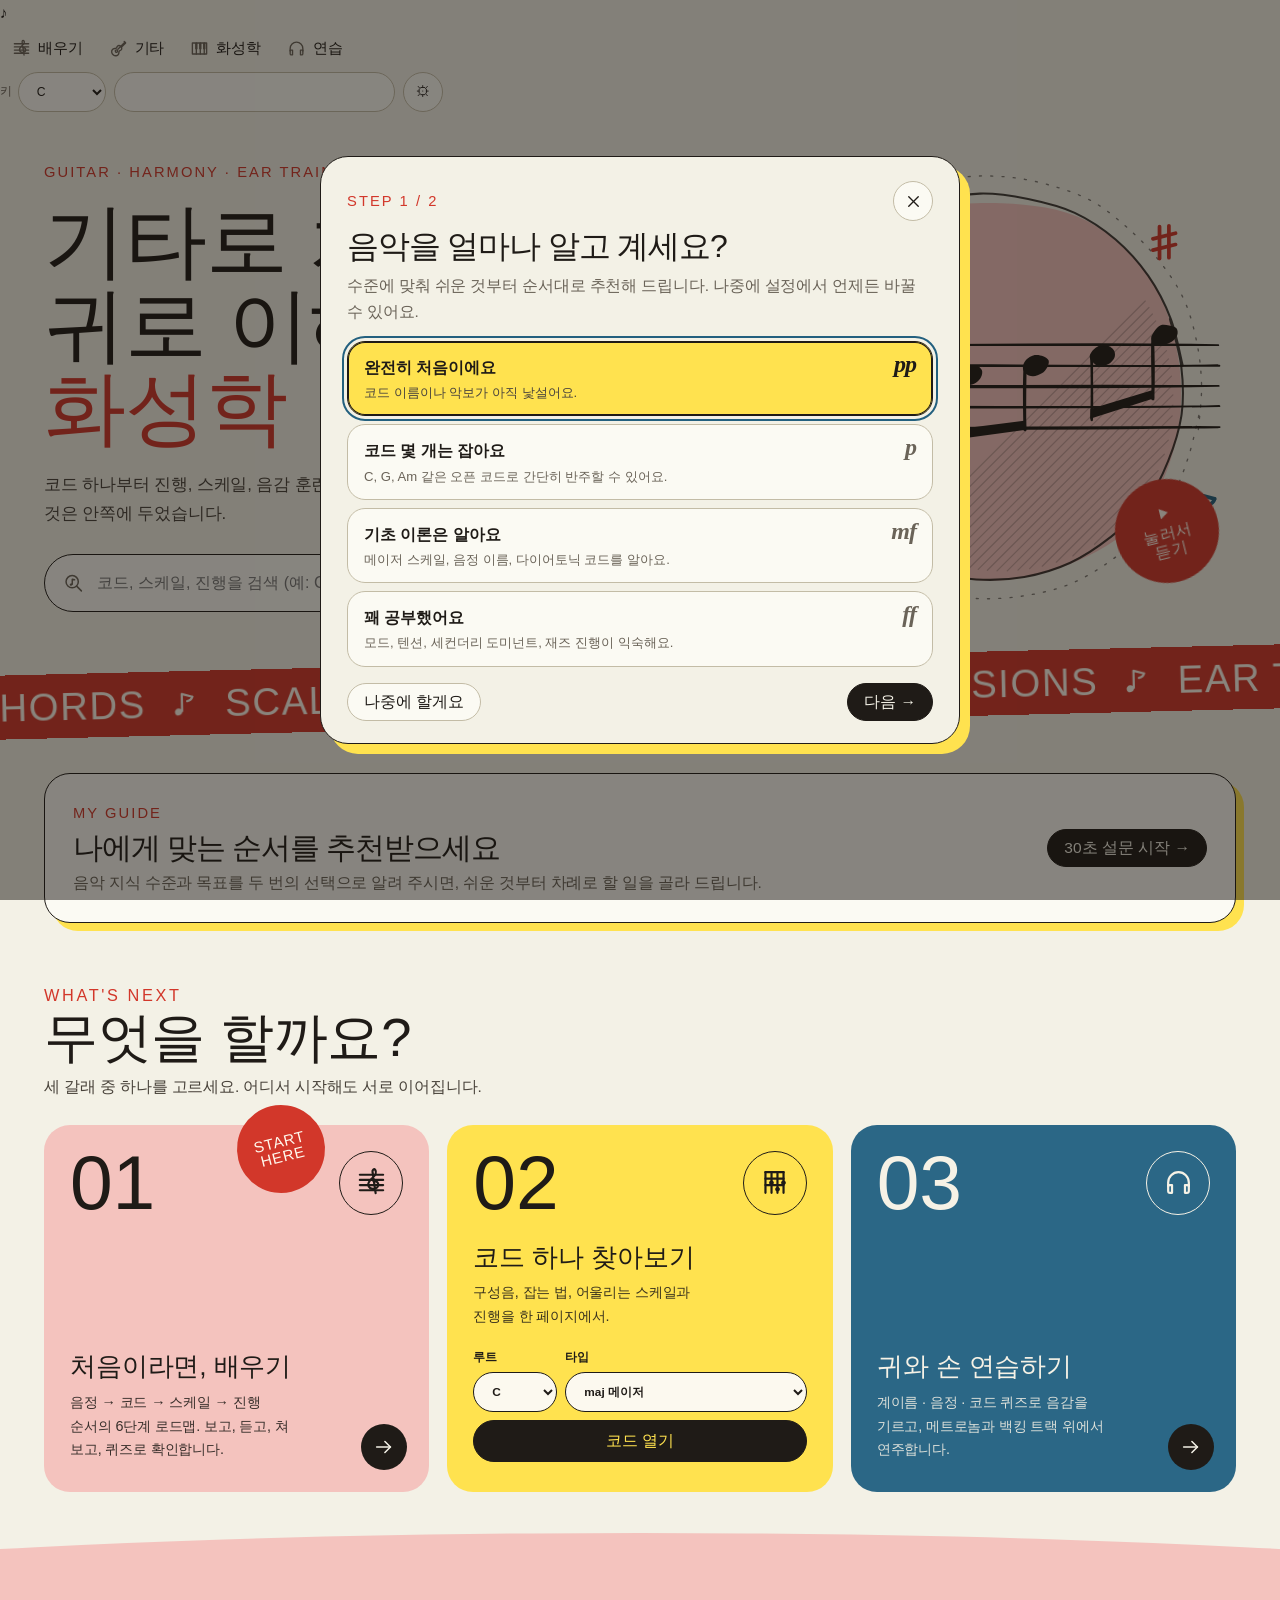
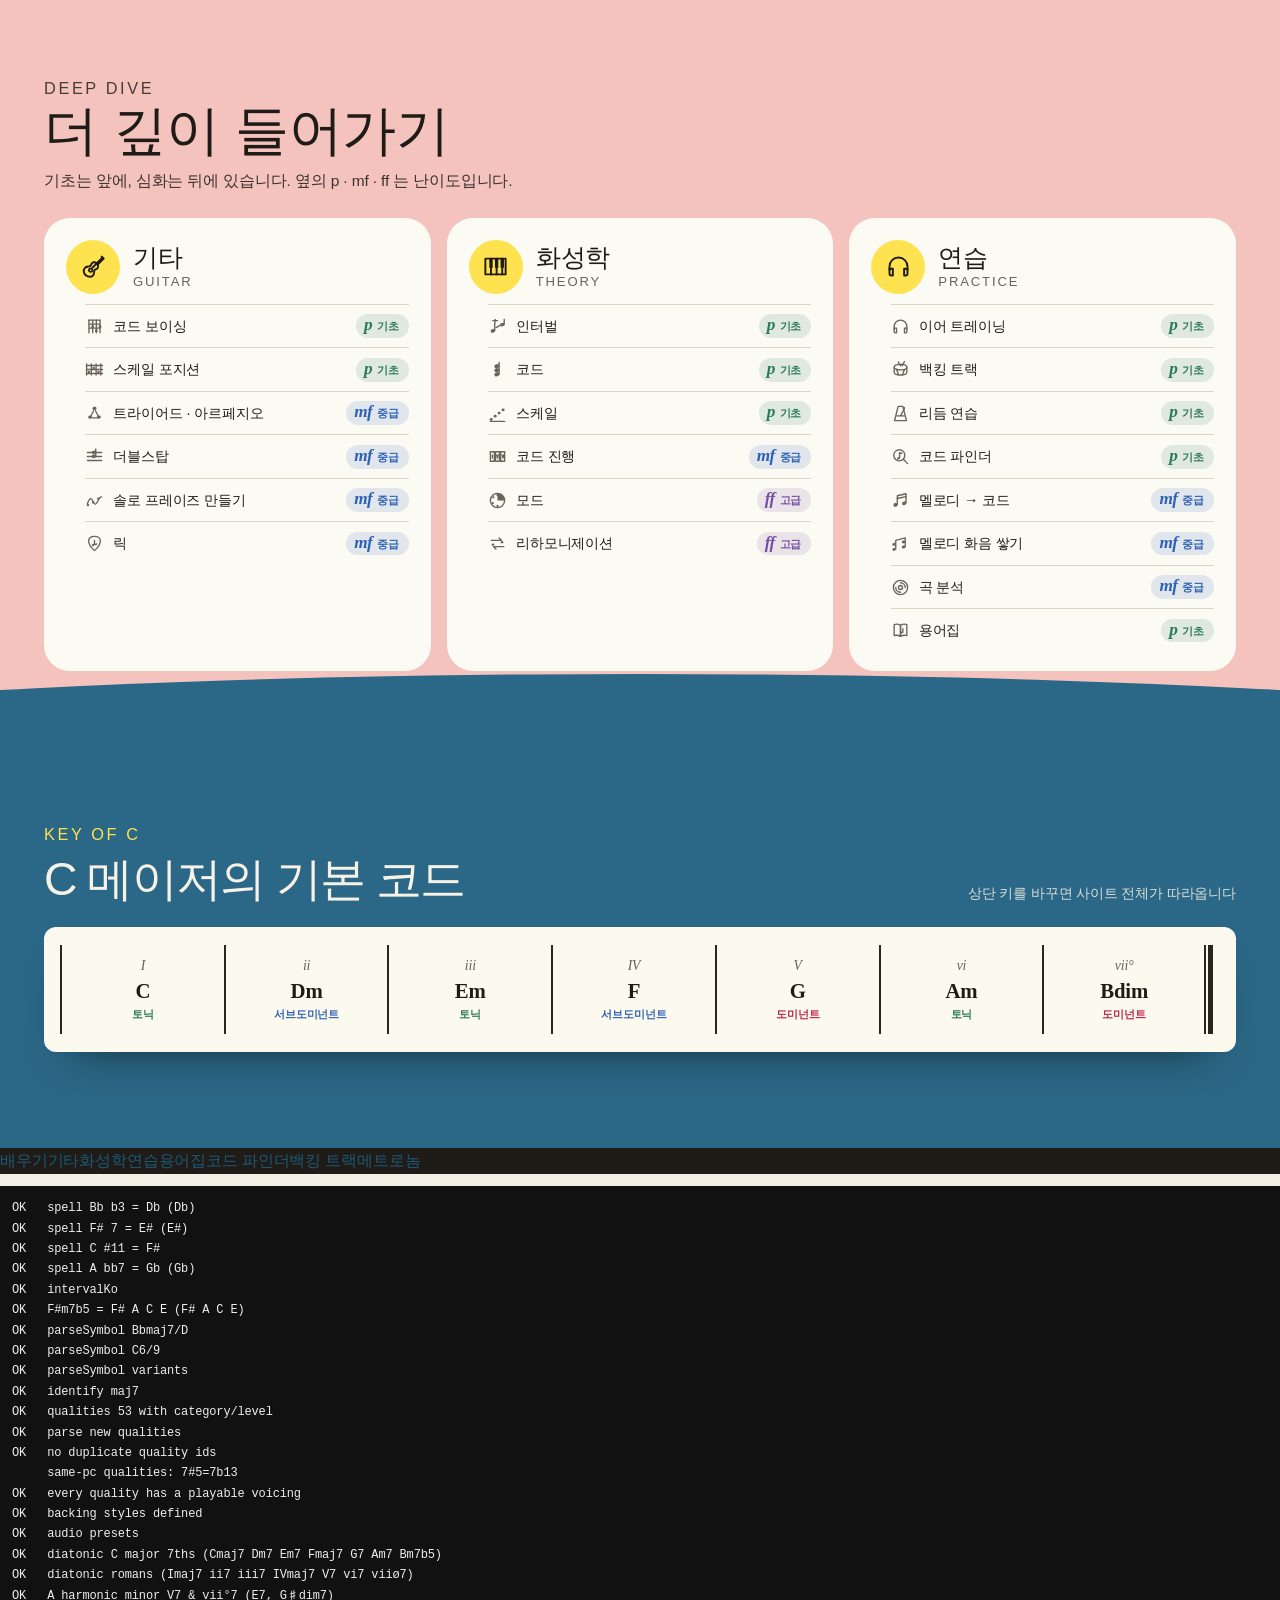
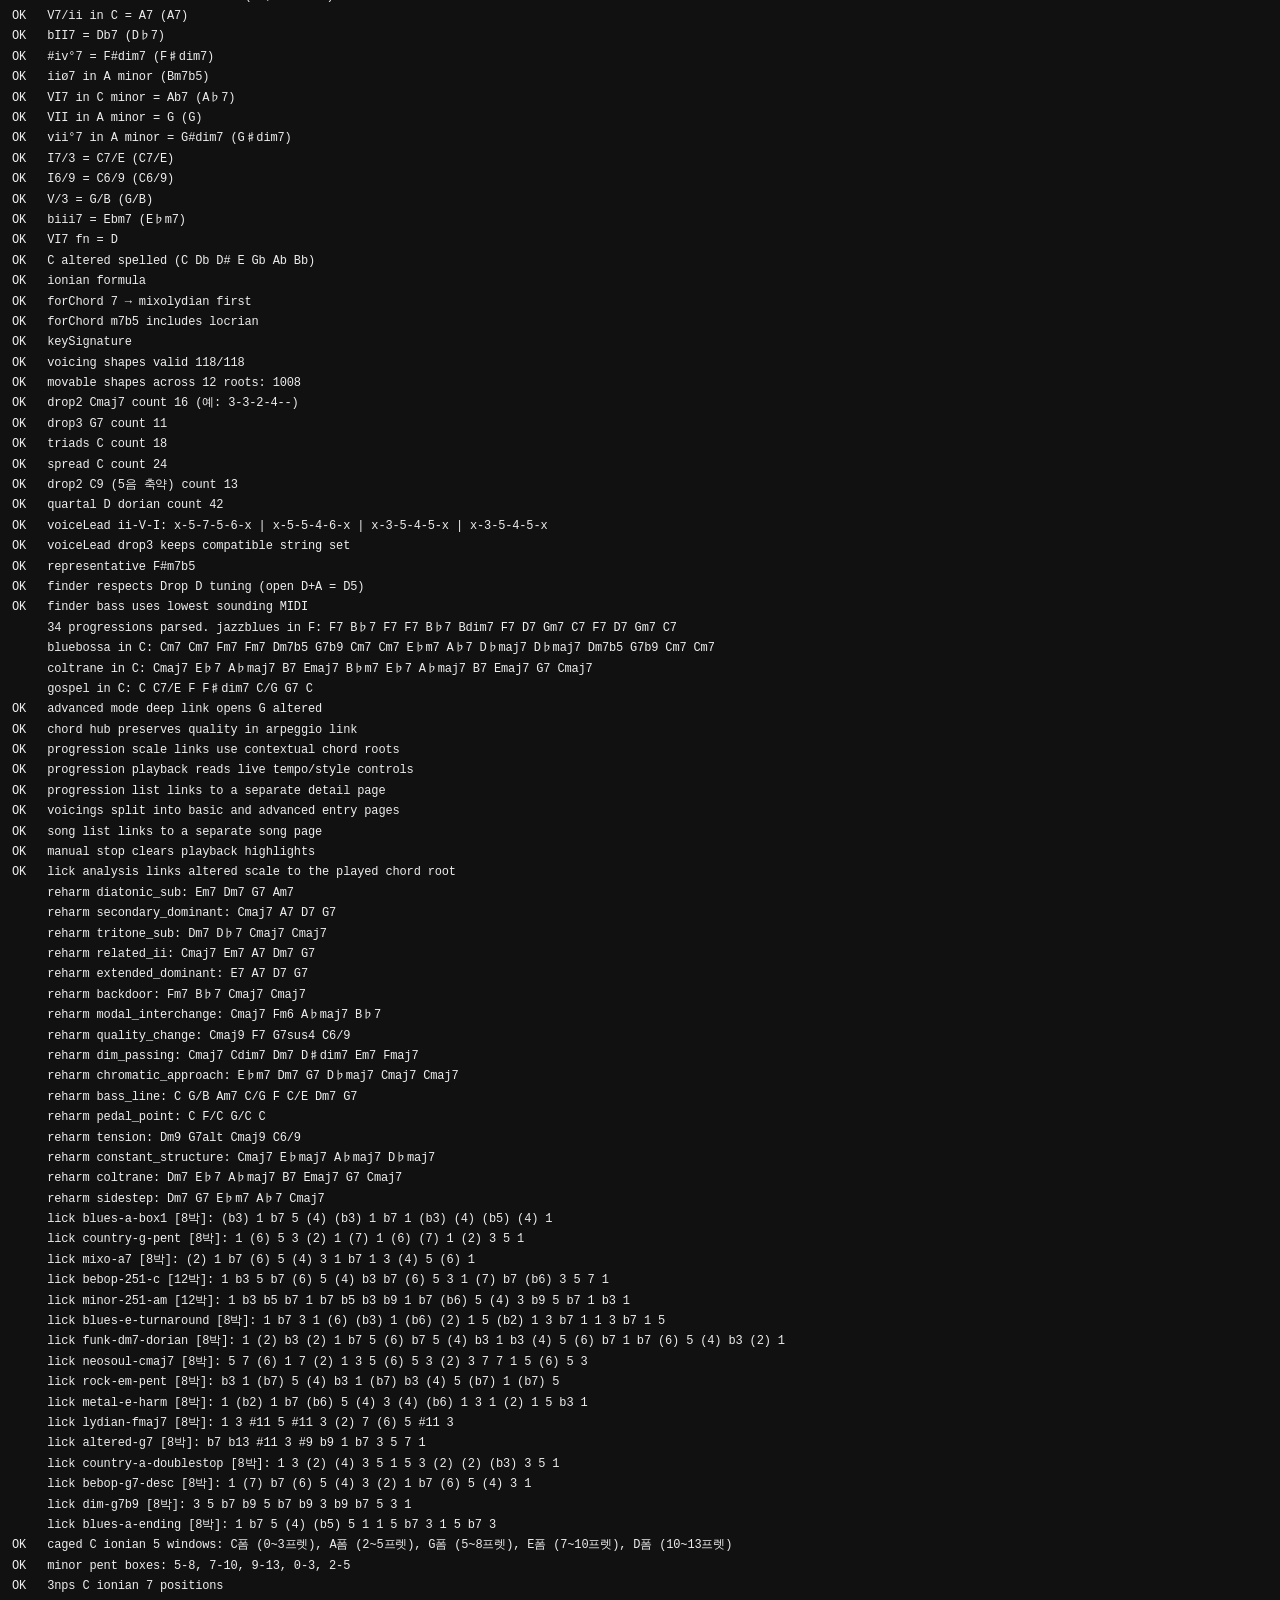
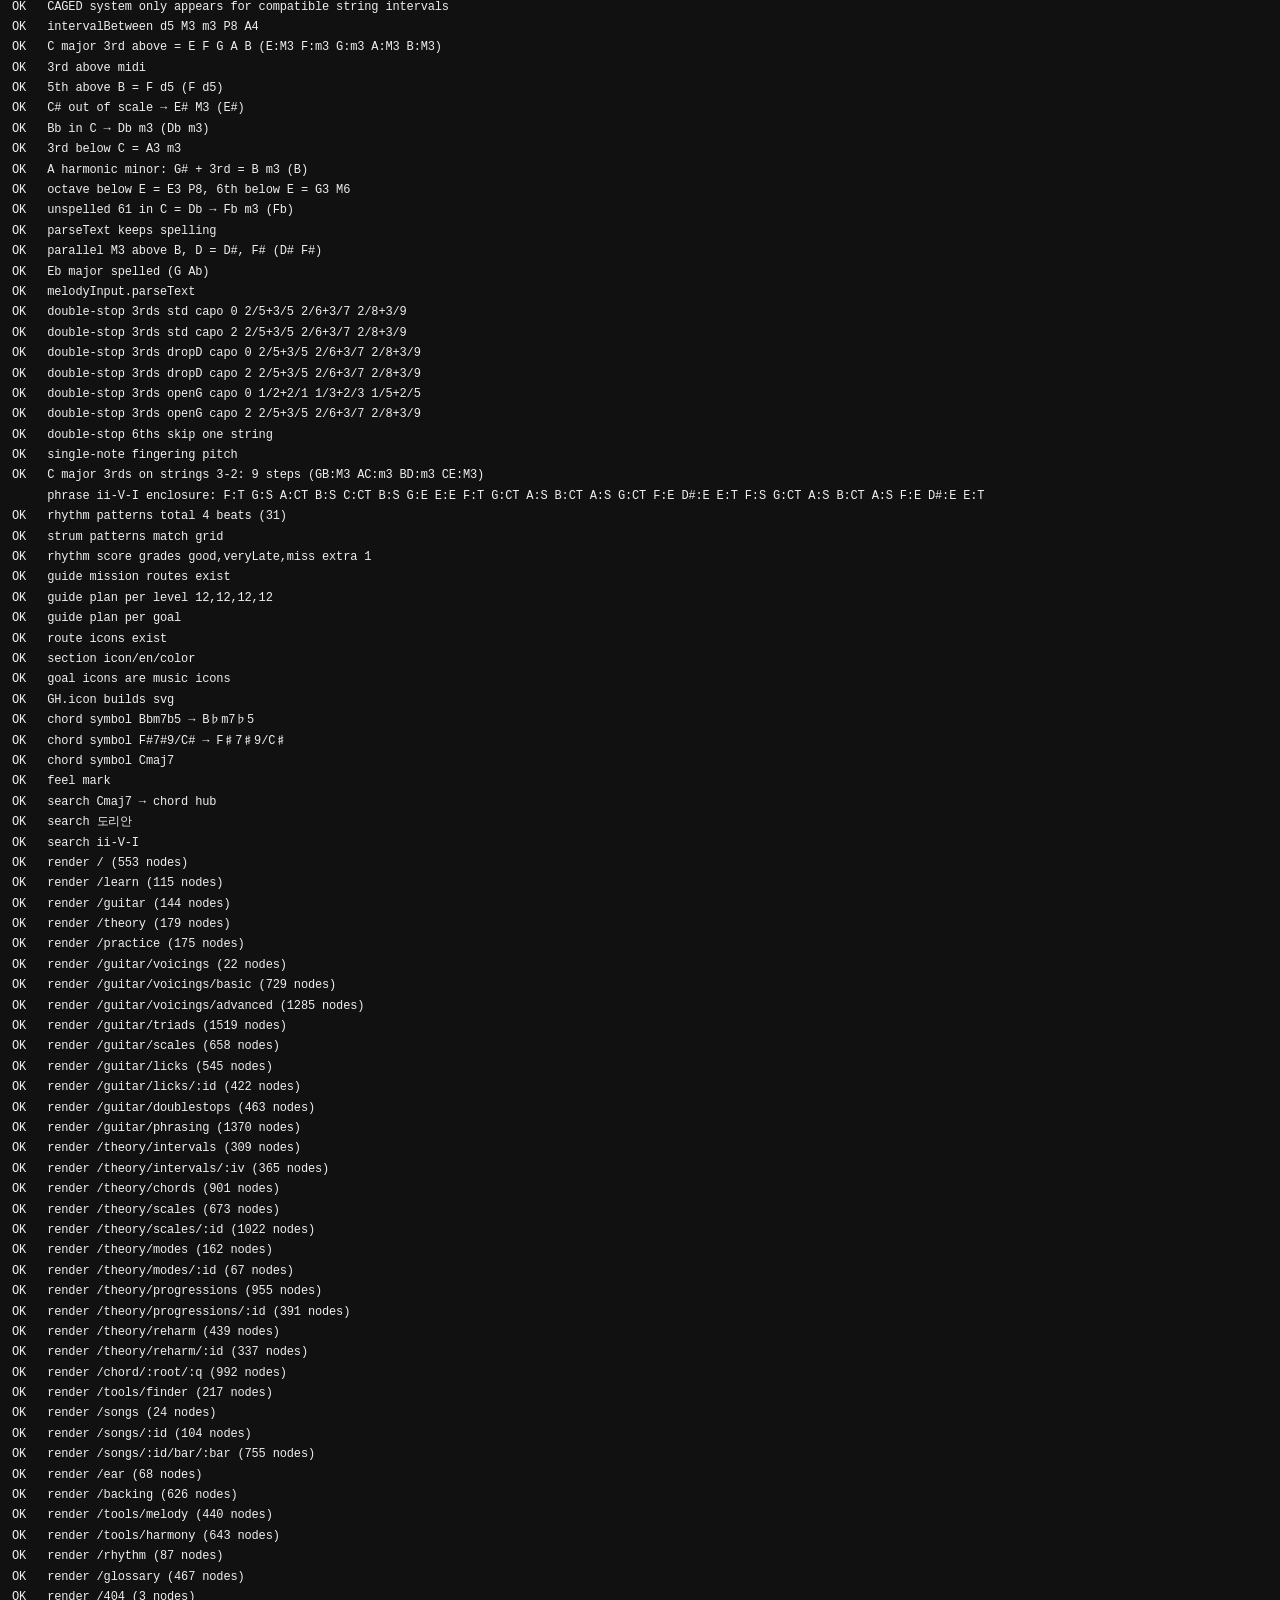
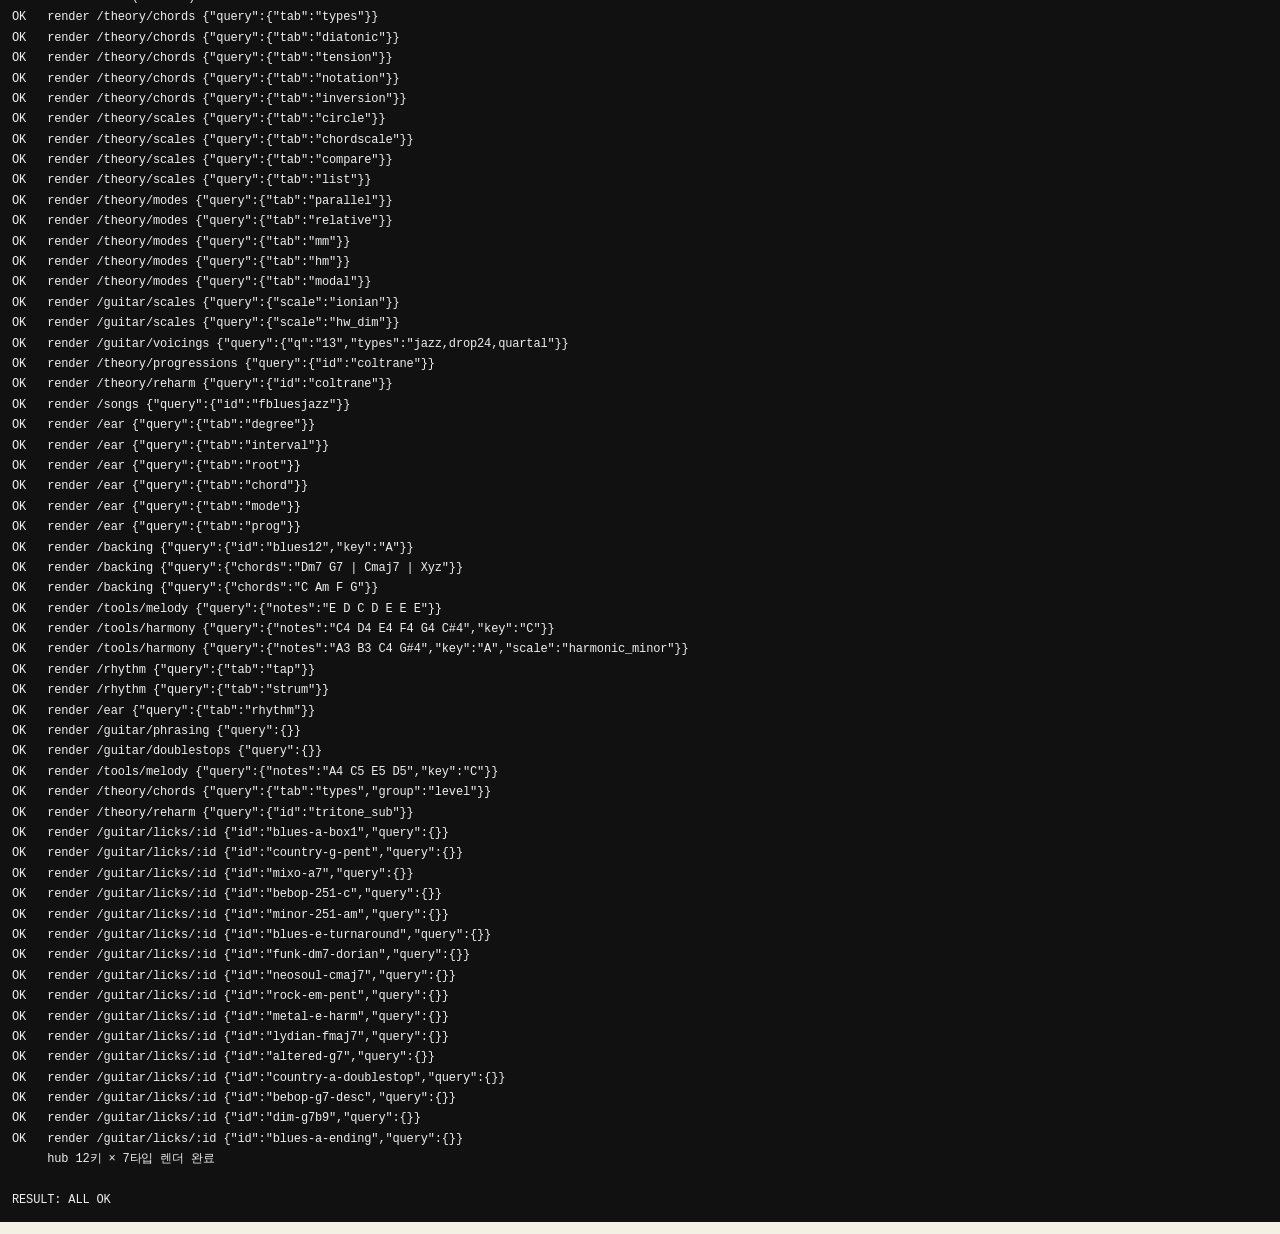
==== commit c1a1963c: "실제 악기 녹음으로 소리 내기, 모바일 홈 검색 결과가 그림 아래로 깔리던 문제 수정 - 기타(어쿠스틱 · 클래식 · 일렉) · 피아노 · 베이스를 CC BY 3.0 녹음으로 재생" ====
--- a/dev/check.html
+++ b/dev/check.html
@@ -41,6 +41,7 @@
 <script src="../js/theory/fingering.js"></script>
 <script src="../js/theory/phrase.js"></script>
 <script src="../js/audio/synth.js"></script>
+<script src="../js/audio/samples.js"></script>
 <script src="../js/audio/player.js"></script>
 <script src="../js/audio/backing.js"></script>
 <script src="../js/audio/rhythm.js"></script>
--- a/css/style.css
+++ b/css/style.css
@@ -477,7 +477,8 @@
 .hero-title .ln:nth-child(3) { animation-delay:.16s; }
 .hero-title .hot { color:var(--brand); }
 .hero-lead { max-width:520px; margin:0 0 26px; color:var(--fg-soft); font-size:1.05rem; line-height:1.75; animation:gh-rise .8s var(--ease-out) .24s both; }
-.home-search { position:relative; max-width:600px; animation:gh-rise .8s var(--ease-out) .32s both; }
+/* 등장 애니메이션이 쌓임 맥락을 만들어서, z-index 를 주지 않으면 결과 목록이 뒤의 그림 · 띠 아래로 깔린다 */
+.home-search { position:relative; z-index:40; max-width:600px; animation:gh-rise .8s var(--ease-out) .32s both; }
 .home-search .search-icon { left:19px; }
 .home-search .search-icon .ic { width:21px; height:21px; }
 .home-search input[type=search] { width:100%; height:58px; padding:10px 20px 10px 52px; border:1.5px solid var(--fg); border-radius:var(--pill); background:var(--bg-elev); font-size:1rem; transition:box-shadow .16s ease; }
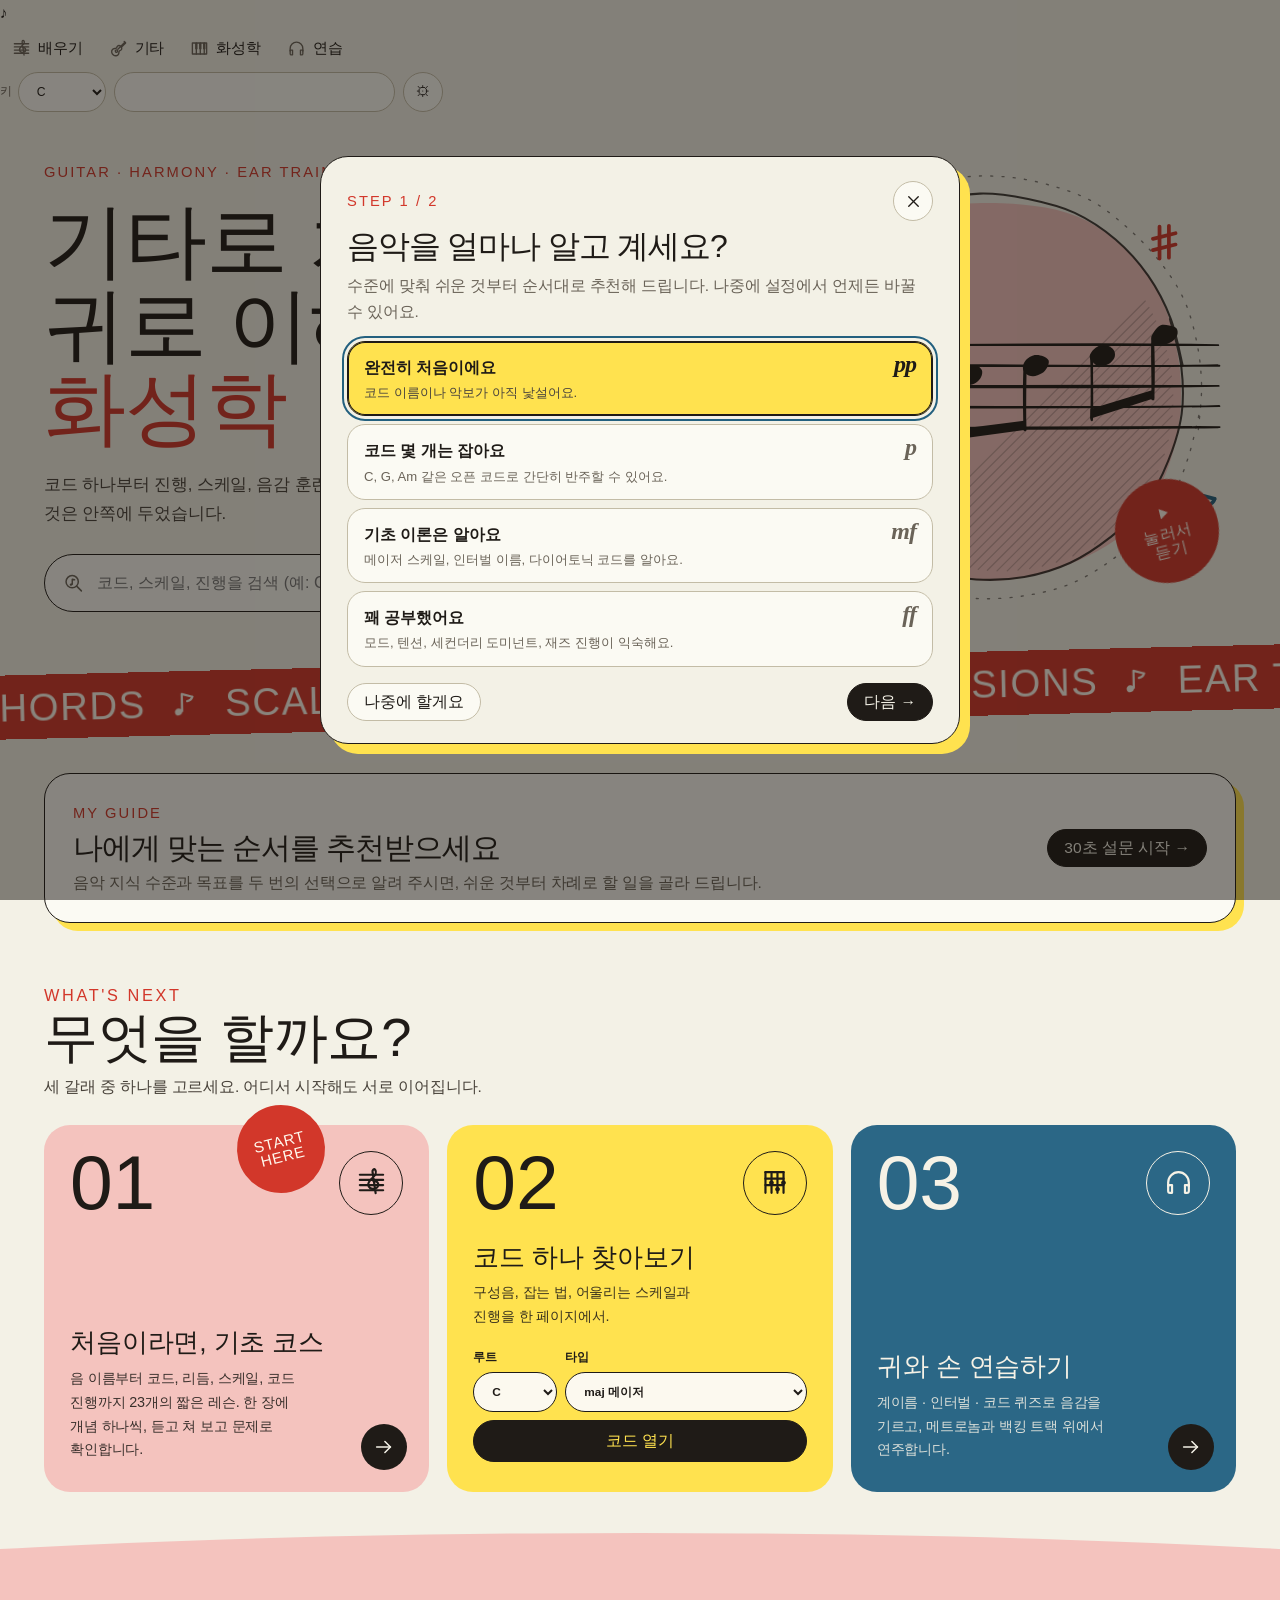
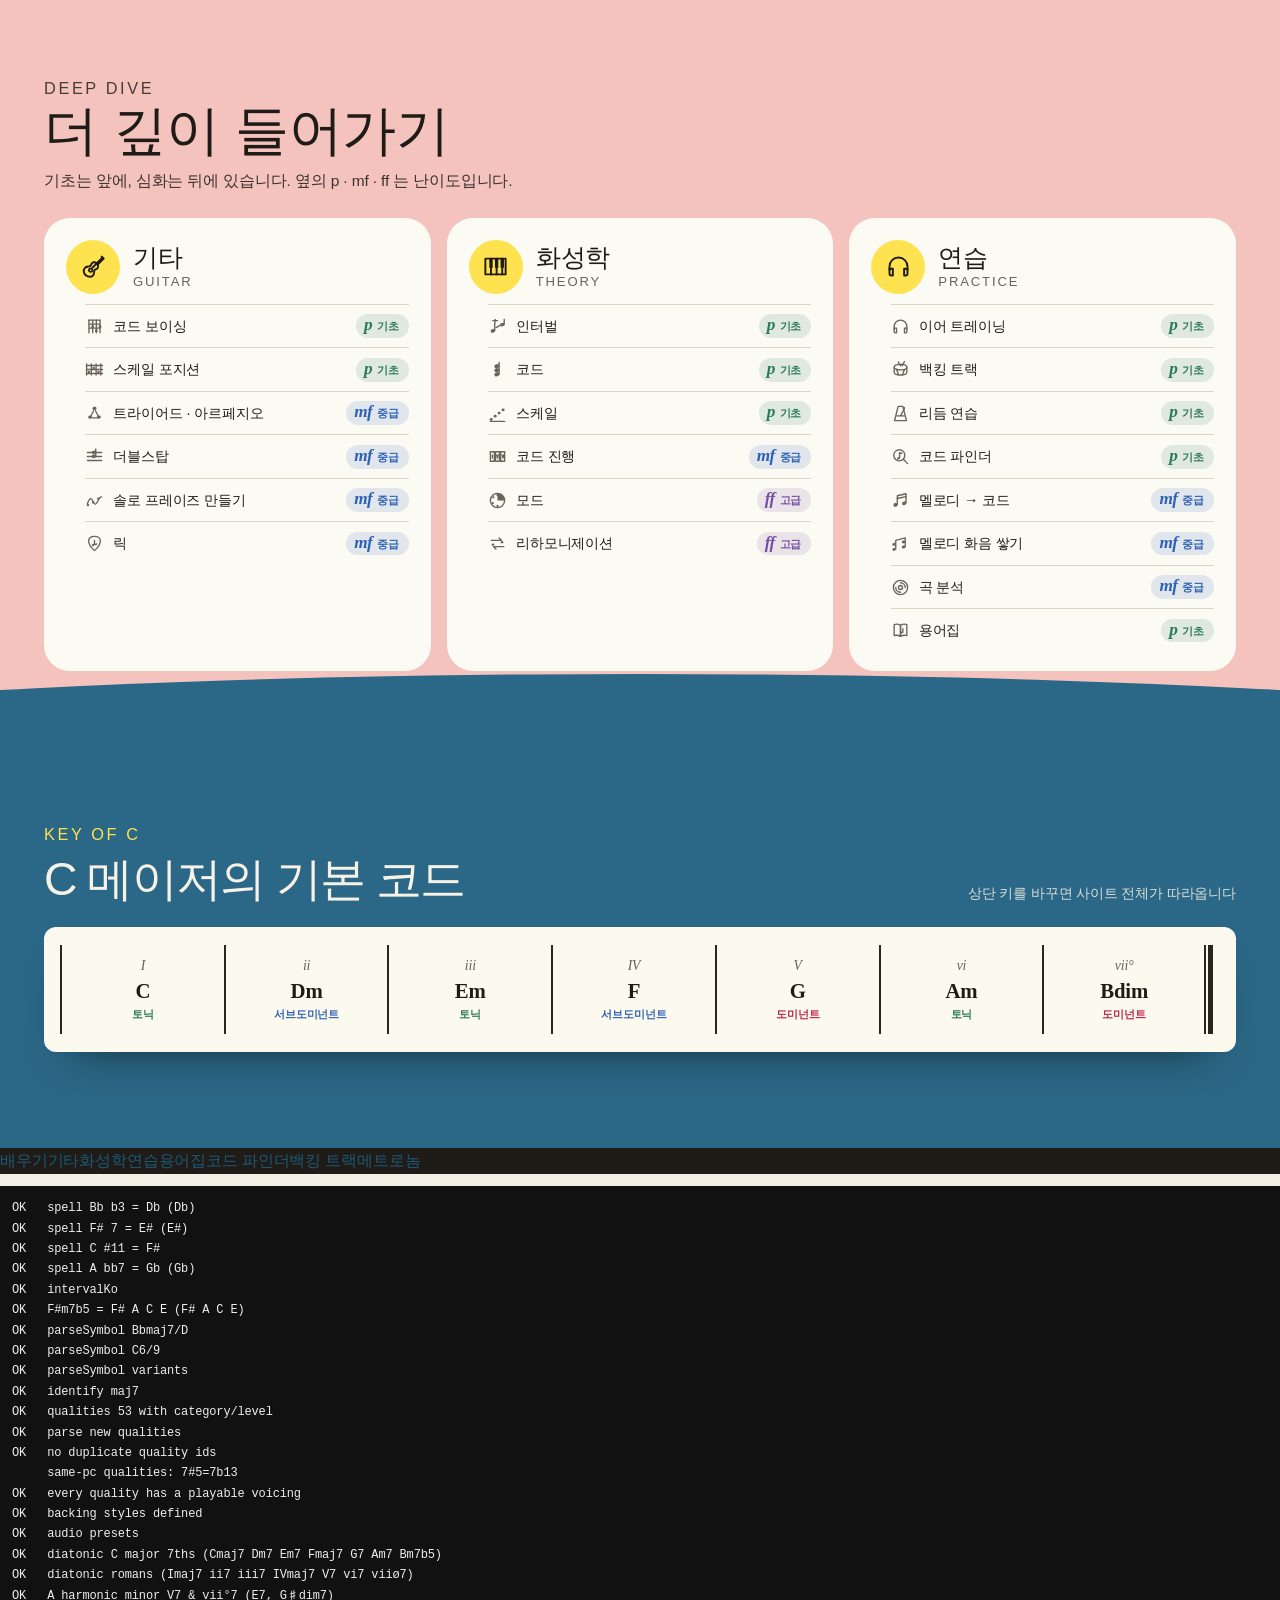
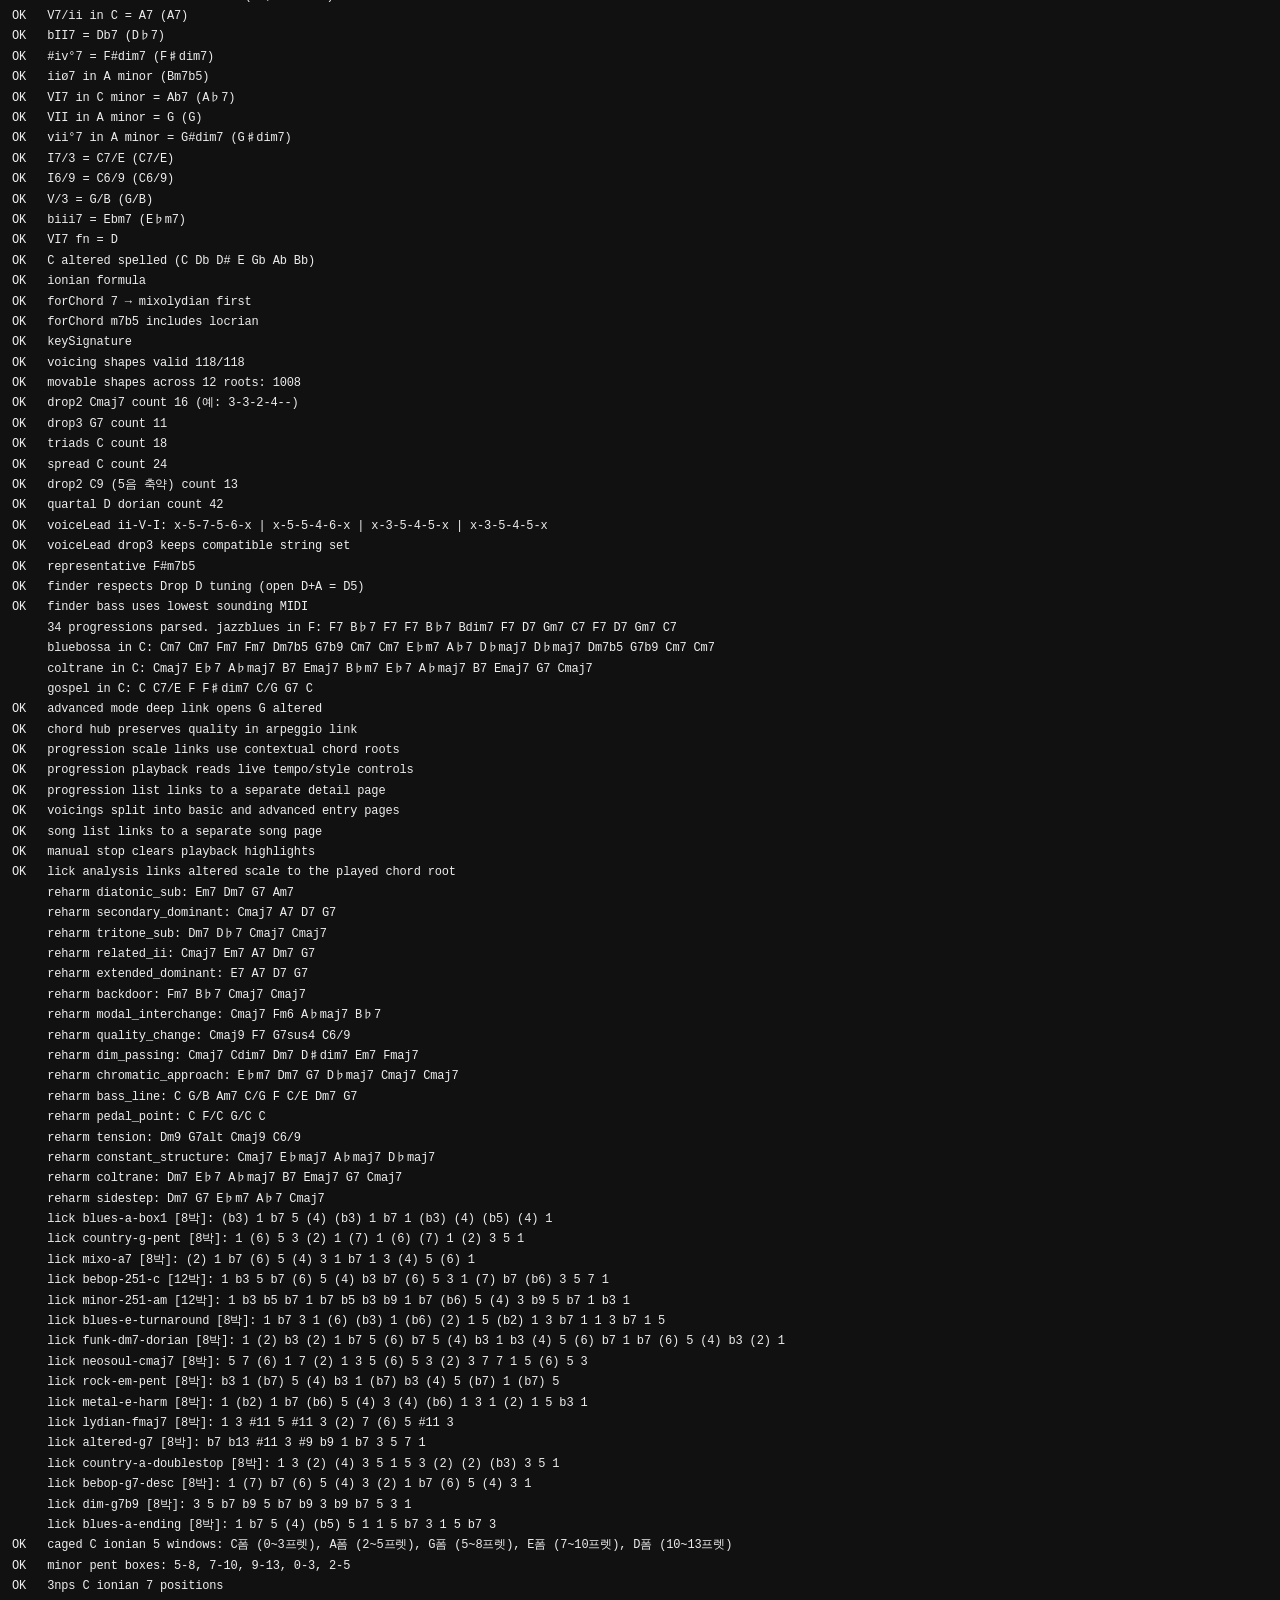
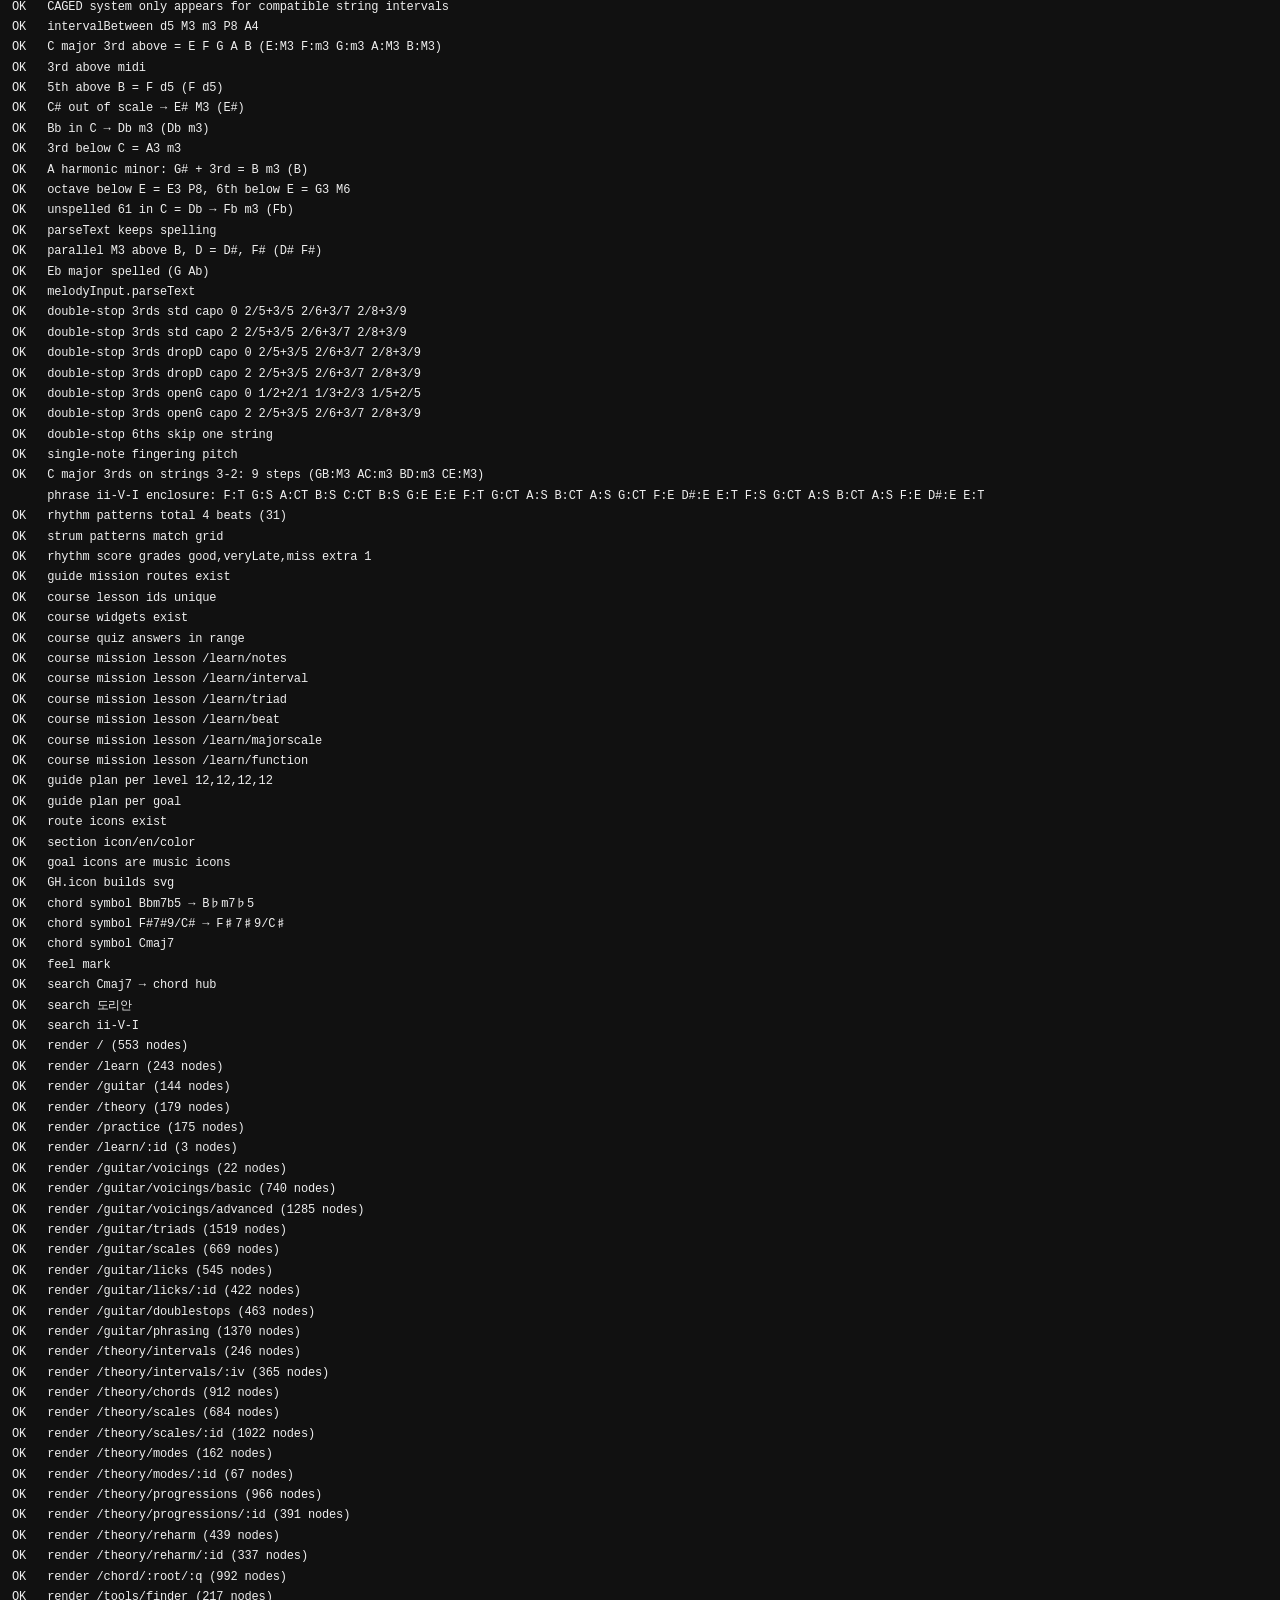
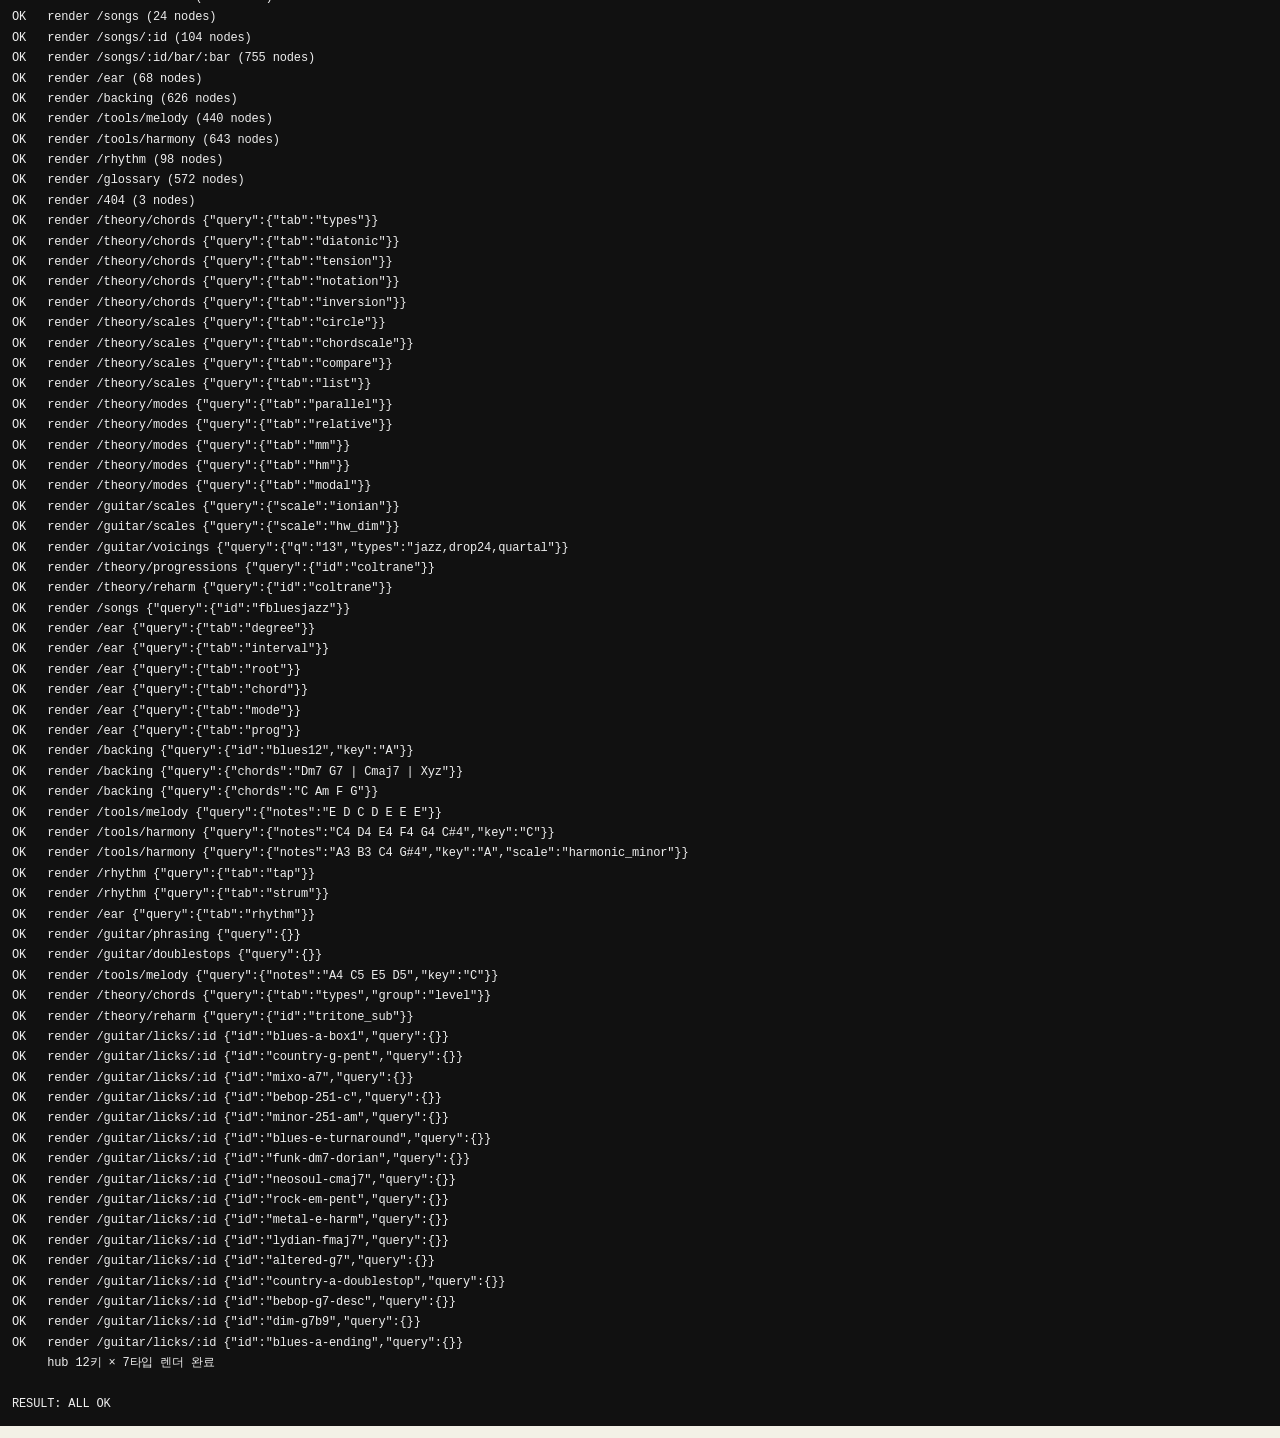
==== commit 0d2649df: "기초 코스(6장 · 23레슨) 추가, 용어를 현장에서 쓰는 말로 정리 - 배우기 페이지 맨 위에 기초 코스: 레슨 한 장에 개념 하나   (읽기 → 듣고 눌러 보기 → 기타로 해 " ====
--- a/dev/check.html
+++ b/dev/check.html
@@ -35,6 +35,7 @@
 <script src="../js/data/glossary.js"></script>
 <script src="../js/data/songs.js"></script>
 <script src="../js/data/rhythms.js"></script>
+<script src="../js/data/lessons.js"></script>
 <script src="../js/theory/voicings.js"></script>
 <script src="../js/theory/positions.js"></script>
 <script src="../js/theory/harmony.js"></script>
@@ -58,6 +59,7 @@
 <script src="../js/guide.js"></script>
 <script src="../js/pages/home.js"></script>
 <script src="../js/pages/hubs.js"></script>
+<script src="../js/pages/course.js"></script>
 <script src="../js/pages/guitarVoicings.js"></script>
 <script src="../js/pages/guitarTriads.js"></script>
 <script src="../js/pages/guitarScales.js"></script>
--- a/css/style.css
+++ b/css/style.css
@@ -1018,3 +1018,125 @@
   .card,.diagram-card,.table-wrap { box-shadow:none; }
 }
 .met-bpm-field .num-input { width:3.4ch!important; }
+
+/* ---- 기초 코스 (js/pages/course.js) ---- */
+.muted.small,p.small { font-size:.84rem; }
+.lesson-page { max-width:860px; }
+.lesson-crumb { display:flex; gap:8px; align-items:center; flex-wrap:wrap; margin:4px 0 10px; color:var(--fg-muted); font-size:.84rem; }
+.lesson-crumb a { color:var(--fg-soft); }
+.lesson-steps { display:flex; gap:6px; flex-wrap:wrap; margin:0 0 22px; padding:0; list-style:none; }
+.lesson-steps a { min-height:34px; display:inline-flex; align-items:center; gap:7px; padding:4px 12px 4px 5px; border:1px solid var(--line-strong); border-radius:var(--pill); background:var(--bg-elev); color:var(--fg-soft); font-size:.8rem; text-decoration:none; }
+.lesson-steps .n { width:24px; height:24px; display:grid; place-items:center; border-radius:50%; background:var(--bg-soft); color:var(--fg-muted); font-size:.74rem; font-weight:700; }
+.lesson-steps li.done .n { background:var(--iv-5); color:#fff; }
+.lesson-steps li.current a { border-color:var(--ink); background:var(--ball); color:var(--ink); }
+.lesson-steps li.current .n { background:var(--ink); color:var(--ball); }
+.lesson-head h1 { margin:8px 0 10px; font-family:var(--display-ko); font-size:clamp(1.9rem,4.6vw,2.9rem); font-weight:400; line-height:1.15; }
+.lesson-lead { margin:0 0 22px; color:var(--fg-soft); font-size:1.12rem; line-height:1.7; }
+.lesson-body p { margin:0 0 14px; font-size:1.02rem; line-height:1.9; }
+.lesson-body b,.lesson-try b,.lesson-remember p b { color:var(--fg); box-shadow:inset 0 -.42em 0 color-mix(in srgb,var(--ball) 70%,transparent); }
+.lesson-box { margin:26px 0; padding:18px 20px 20px; border:1.5px solid var(--ink-line); border-radius:var(--radius); background:var(--bg-elev); }
+.lesson-box > h2 { display:flex; align-items:center; gap:9px; margin:0 0 14px; font-size:1.08rem; }
+.lesson-ic { width:30px; height:30px; display:grid; place-items:center; border-radius:50%; background:var(--ball); color:var(--ink); }
+.lesson-ic .ic { width:17px; height:17px; }
+.lesson-stack { display:grid; grid-template-columns:minmax(0,1fr); gap:12px; min-width:0; }
+.lesson-stack > *,.lesson-box > * { min-width:0; max-width:100%; }
+.lesson-pills { display:flex; gap:7px; flex-wrap:wrap; align-items:center; }
+.lesson-pill { cursor:pointer; font:inherit; font-size:.86rem; }
+.lesson-piano svg.piano { width:100%; max-width:420px; height:auto; }
+.lesson-diagram .diagram-card { display:inline-block; }
+.lesson-try ol { margin:0; padding-left:1.3em; }
+.lesson-try li { margin:0 0 8px; line-height:1.75; }
+.lesson-remember { margin:26px 0; padding:16px 20px; border-left:5px solid var(--brand); border-radius:var(--radius-sm); background:var(--bg-soft); }
+.lesson-remember > b { color:var(--brand); font-size:.86rem; letter-spacing:.02em; }
+.lesson-remember p { margin:6px 0 0; font-size:1.05rem; font-weight:500; line-height:1.7; }
+.lesson-terms-box h2 { font-size:1.02rem; margin:0 0 10px; }
+.lesson-terms { display:grid; grid-template-columns:repeat(auto-fill,minmax(210px,1fr)); gap:8px; margin:0; }
+.lesson-terms > div { padding:10px 14px; border:1px solid var(--line); border-radius:var(--radius-sm); background:var(--bg-elev); }
+.lesson-terms dt { font-weight:700; }
+.lesson-terms dt .en { display:block; color:var(--fg-muted); font-size:.76rem; font-weight:500; }
+.lesson-terms dd { margin:4px 0 0; color:var(--fg-soft); font-size:.86rem; line-height:1.55; }
+.quiz-q { margin:0 0 10px; font-size:1.02rem; font-weight:700; }
+.lesson-quiz-opts { display:grid; grid-template-columns:repeat(auto-fit,minmax(180px,1fr)); gap:8px; margin:10px 0 4px; }
+.lesson-quiz-opts .btn { justify-content:flex-start; min-height:44px; text-align:left; white-space:normal; }
+.lesson-done-note { margin:6px 0; }
+.lesson-more { display:flex; gap:10px; align-items:center; flex-wrap:wrap; margin:18px 0 0; }
+.lesson-more .toc { margin:0; }
+.lesson-nav { display:grid; grid-template-columns:1fr 1fr; gap:10px; margin:34px 0 10px; }
+.lesson-nav a { display:grid; gap:3px; min-width:0; padding:14px 16px; border:1.5px solid var(--ink-line); border-radius:var(--radius); background:var(--bg-elev); color:var(--fg); text-decoration:none; }
+.lesson-nav a:hover { background:var(--ball); color:var(--ink); }
+.lesson-nav small { color:var(--fg-muted); font-size:.76rem; }
+.lesson-nav span { font-weight:700; line-height:1.4; }
+.lesson-nav .lesson-next { text-align:right; }
+.iv-rows { display:grid; gap:6px; }
+.iv-row { display:grid; grid-template-columns:minmax(0,1fr) auto auto; gap:10px; align-items:center; padding:8px 10px 8px 14px; border:1px solid var(--line); border-radius:var(--radius-sm); background:var(--bg-elev); cursor:pointer; }
+.iv-row.active { border-color:var(--ink); box-shadow:inset 4px 0 0 var(--ball); }
+.iv-name { display:grid; min-width:0; }
+.iv-name .muted { font-size:.8rem; }
+.iv-btns { display:flex; gap:5px; }
+.mm-grid { display:grid; grid-template-columns:repeat(auto-fit,minmax(250px,1fr)); gap:10px; }
+.mm-pair { padding:12px; }
+.mm-one { display:grid; gap:6px; justify-items:center; }
+.lesson-chords .lesson-chord { display:grid; gap:6px; justify-items:center; }
+.symbol-mid { font-family:var(--hand); font-size:1.3rem; }
+.lesson-dots .beat-dot { width:34px; height:34px; display:grid; place-items:center; color:var(--fg-muted); font-size:.84rem; font-weight:700; background:var(--bg-soft); }
+.lesson-dots .beat-dot.on { background:var(--ball); color:var(--ink); transform:scale(1.12); }
+.lesson-dots .beat-dot.accent.on { background:var(--brand); color:var(--brand-ink); }
+.rhythm-rows,.strum-rows,.fn-rows { display:grid; gap:10px; }
+.rhythm-row { display:grid; grid-template-columns:150px minmax(0,1fr) auto; gap:12px; align-items:center; padding:8px 12px; border:1px solid var(--line); border-radius:var(--radius-sm); background:var(--bg-elev); }
+.rhythm-row .rhythm-staff { max-width:260px; min-width:0; }
+.rhythm-row .rhythm-staff svg { width:100%; height:auto; }
+.strum-row { display:grid; gap:10px; padding:14px 16px; }
+.ls-slots { display:grid; gap:4px; max-width:420px; }
+.ls-slot { min-width:0; height:36px; display:grid; place-items:center; border:1px solid var(--line-strong); border-radius:9px; background:var(--bg-elev); font-weight:700; }
+.ls-slot.beat { border-color:var(--ink-line); }
+.ls-slot.rest { color:var(--fg-muted); font-weight:400; }
+.ls-slot.on { background:var(--ball); color:var(--ink); }
+.scale-line { display:flex; gap:4px; flex-wrap:wrap; align-items:center; }
+.scale-step { color:var(--fg-muted); font-size:.74rem; }
+.scale-step.half { color:var(--brand); font-weight:700; }
+.dia-grid { display:grid; grid-template-columns:repeat(auto-fill,minmax(98px,1fr)); gap:7px; }
+.dia-cell { display:grid; gap:2px; justify-items:center; padding:10px 6px; border:1px solid var(--line); border-radius:var(--radius-sm); background:var(--bg-elev); cursor:pointer; font:inherit; color:var(--fg); }
+.dia-cell:hover { border-color:var(--ink); background:var(--ball); color:var(--ink); }
+.dia-cell .roman { font-family:"Times New Roman",Georgia,serif; font-style:italic; }
+.dia-cell b { font-family:var(--hand); font-size:1.25rem; }
+.fn-row { display:grid; grid-template-columns:30px minmax(0,1fr) auto; gap:4px 12px; align-items:center; padding:10px 12px; border:1px solid var(--line); border-radius:var(--radius-sm); background:var(--bg-elev); }
+.fn-row > .fn { grid-row:span 2; width:30px; height:30px; display:grid; place-items:center; border:1.5px solid currentColor; border-radius:50%; font-weight:700; }
+.fn-row > .muted { grid-column:2; font-size:.86rem; }
+.fn-row > .btn { grid-column:3; grid-row:1 / span 2; }
+.jam-card { display:grid; gap:6px; }
+.jam-card .btn { justify-self:start; }
+.course-resume { display:flex; gap:14px 20px; align-items:center; justify-content:space-between; flex-wrap:wrap; margin:0 0 16px; }
+.course-bar { width:min(320px,70vw); height:9px; margin-top:8px; overflow:hidden; border-radius:var(--pill); background:var(--bg-soft); }
+.course-bar i { display:block; height:100%; border-radius:inherit; background:var(--iv-5); }
+.course-chapters { align-items:start; }
+.course-ch h3 { margin:6px 0 4px; font-size:1.15rem; }
+.course-ch.complete { border-color:var(--iv-5); }
+.course-ch-top { display:flex; justify-content:space-between; align-items:baseline; }
+.course-ch-n { color:var(--brand); font-family:var(--display); font-size:1.7rem; line-height:1; }
+.course-lessons { margin:10px 0 0; padding:0; list-style:none; counter-reset:ls; }
+.course-lessons li { counter-increment:ls; }
+.course-lessons a { display:flex; gap:8px; align-items:center; padding:6px 2px; border-top:1px dashed var(--line); color:var(--fg); font-size:.88rem; }
+.course-lessons .chk { width:20px; height:20px; flex:0 0 20px; display:grid; place-items:center; border:1.5px solid var(--line-strong); border-radius:50%; color:#fff; font-size:.7rem; }
+.course-lessons .chk:empty::before { content:counter(ls); color:var(--fg-muted); font-size:.68rem; }
+.course-lessons li.done .chk { border-color:var(--iv-5); background:var(--iv-5); }
+@media (max-width:600px) {
+  .lesson-box { padding:14px 14px 16px; }
+  .iv-row { grid-template-columns:minmax(0,1fr) auto; }
+  .iv-row .badge { display:none; }
+  .rhythm-row { grid-template-columns:minmax(0,1fr) auto; }
+  .rhythm-row > b { grid-column:1 / -1; }
+  .lesson-nav { grid-template-columns:1fr; }
+  .lesson-nav .lesson-next { text-align:left; }
+  .lesson-steps .t { display:none; }
+  .lesson-steps a { padding:4px; }
+  .lesson-steps li.current .t { display:inline; padding-right:8px; }
+}
+.lesson-piano svg.piano g.plain rect.white.on { fill:#FFFDF6; }
+.lesson-piano svg.piano g.plain text.onkey { fill:#2A2622; font-size:12px; }
+.sym-notes { display:inline-flex; gap:6px; white-space:nowrap; font-weight:700; }
+.sym-notes .fn-X { color:var(--fg-soft); }
+.lesson-progs .prog-strip { display:grid; grid-template-columns:repeat(4,minmax(0,1fr)); gap:6px; margin:10px 0; }
+.lesson-progs .prog-cell { min-width:0; padding:8px 4px; }
+.rhythm-row .rhythm-staff { overflow:hidden; }
+.course-hint { display:flex; gap:12px; align-items:center; flex-wrap:wrap; margin:10px 0 18px; padding:12px 16px; border:1.5px dashed var(--ink-line); border-radius:var(--radius); background:color-mix(in srgb,var(--ball) 22%,var(--bg-elev)); }
+.course-hint p { flex:1 1 260px; margin:0; font-size:.9rem; line-height:1.6; }
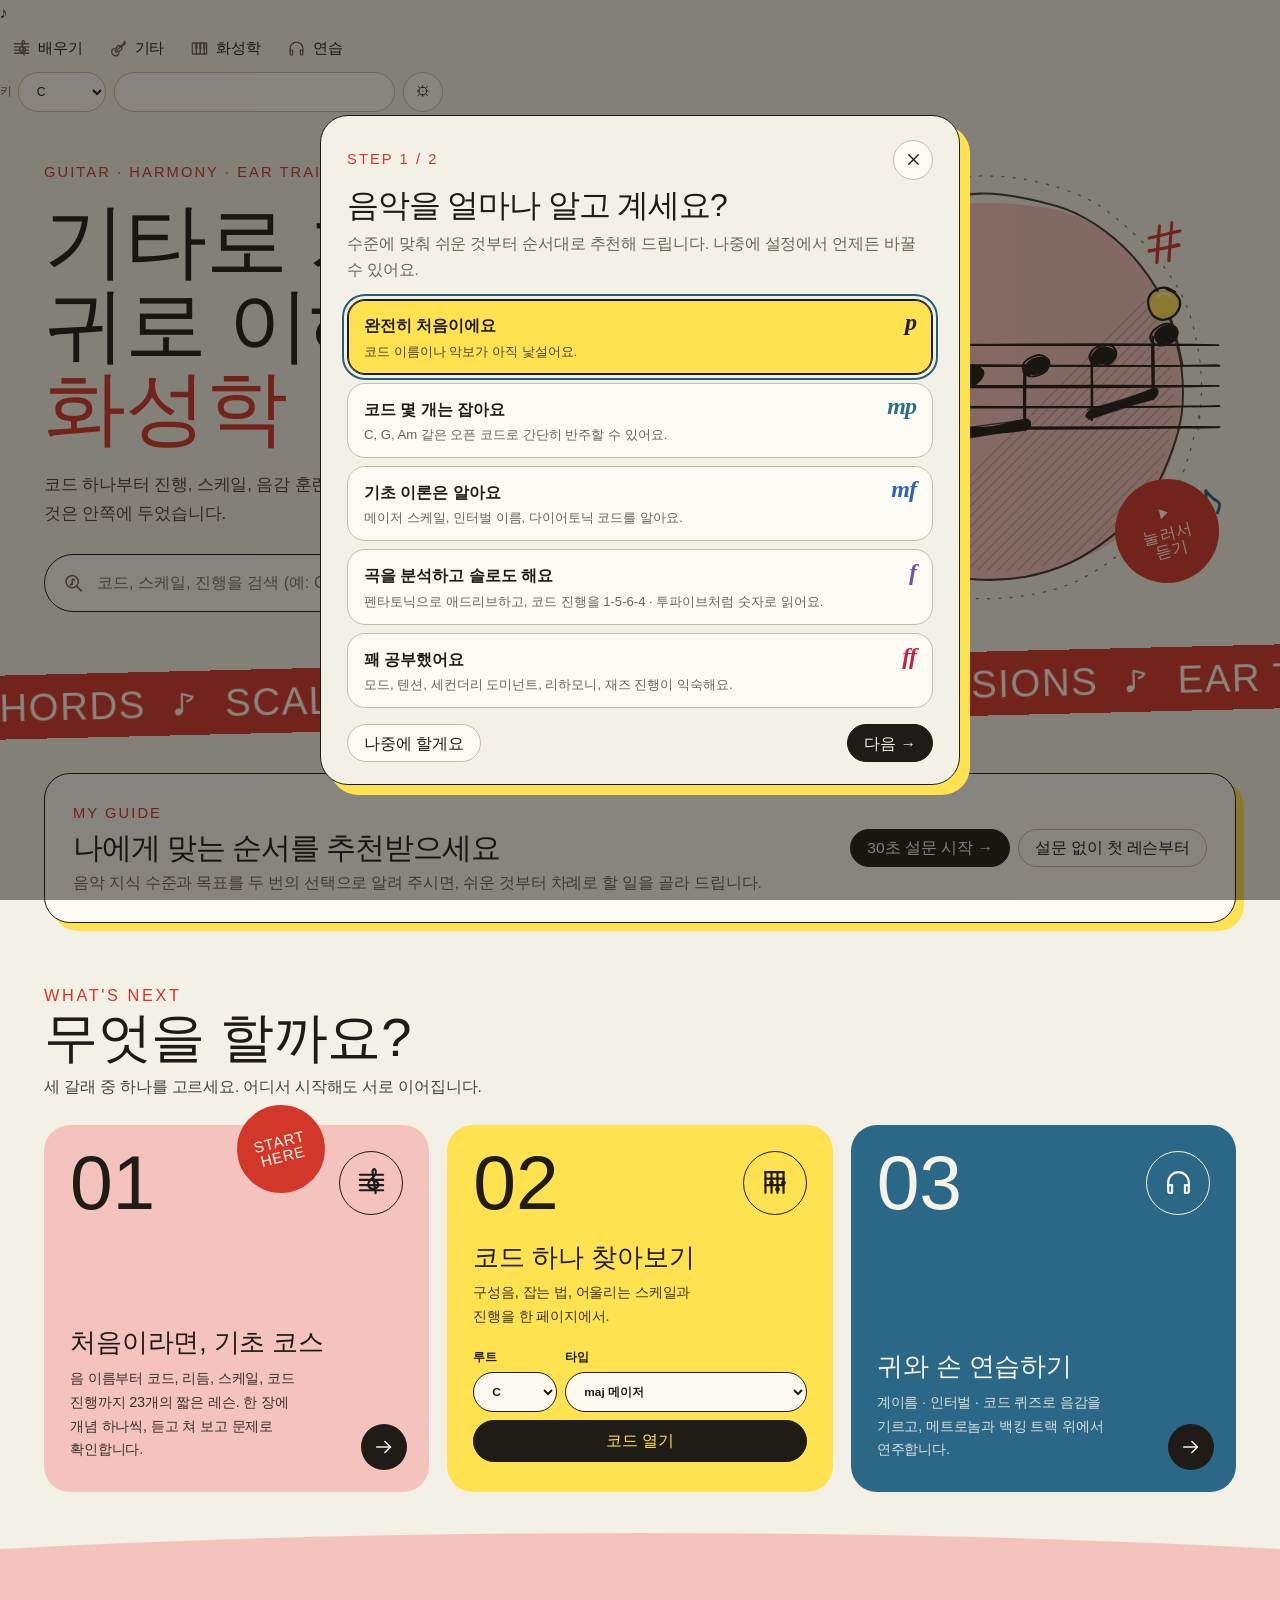
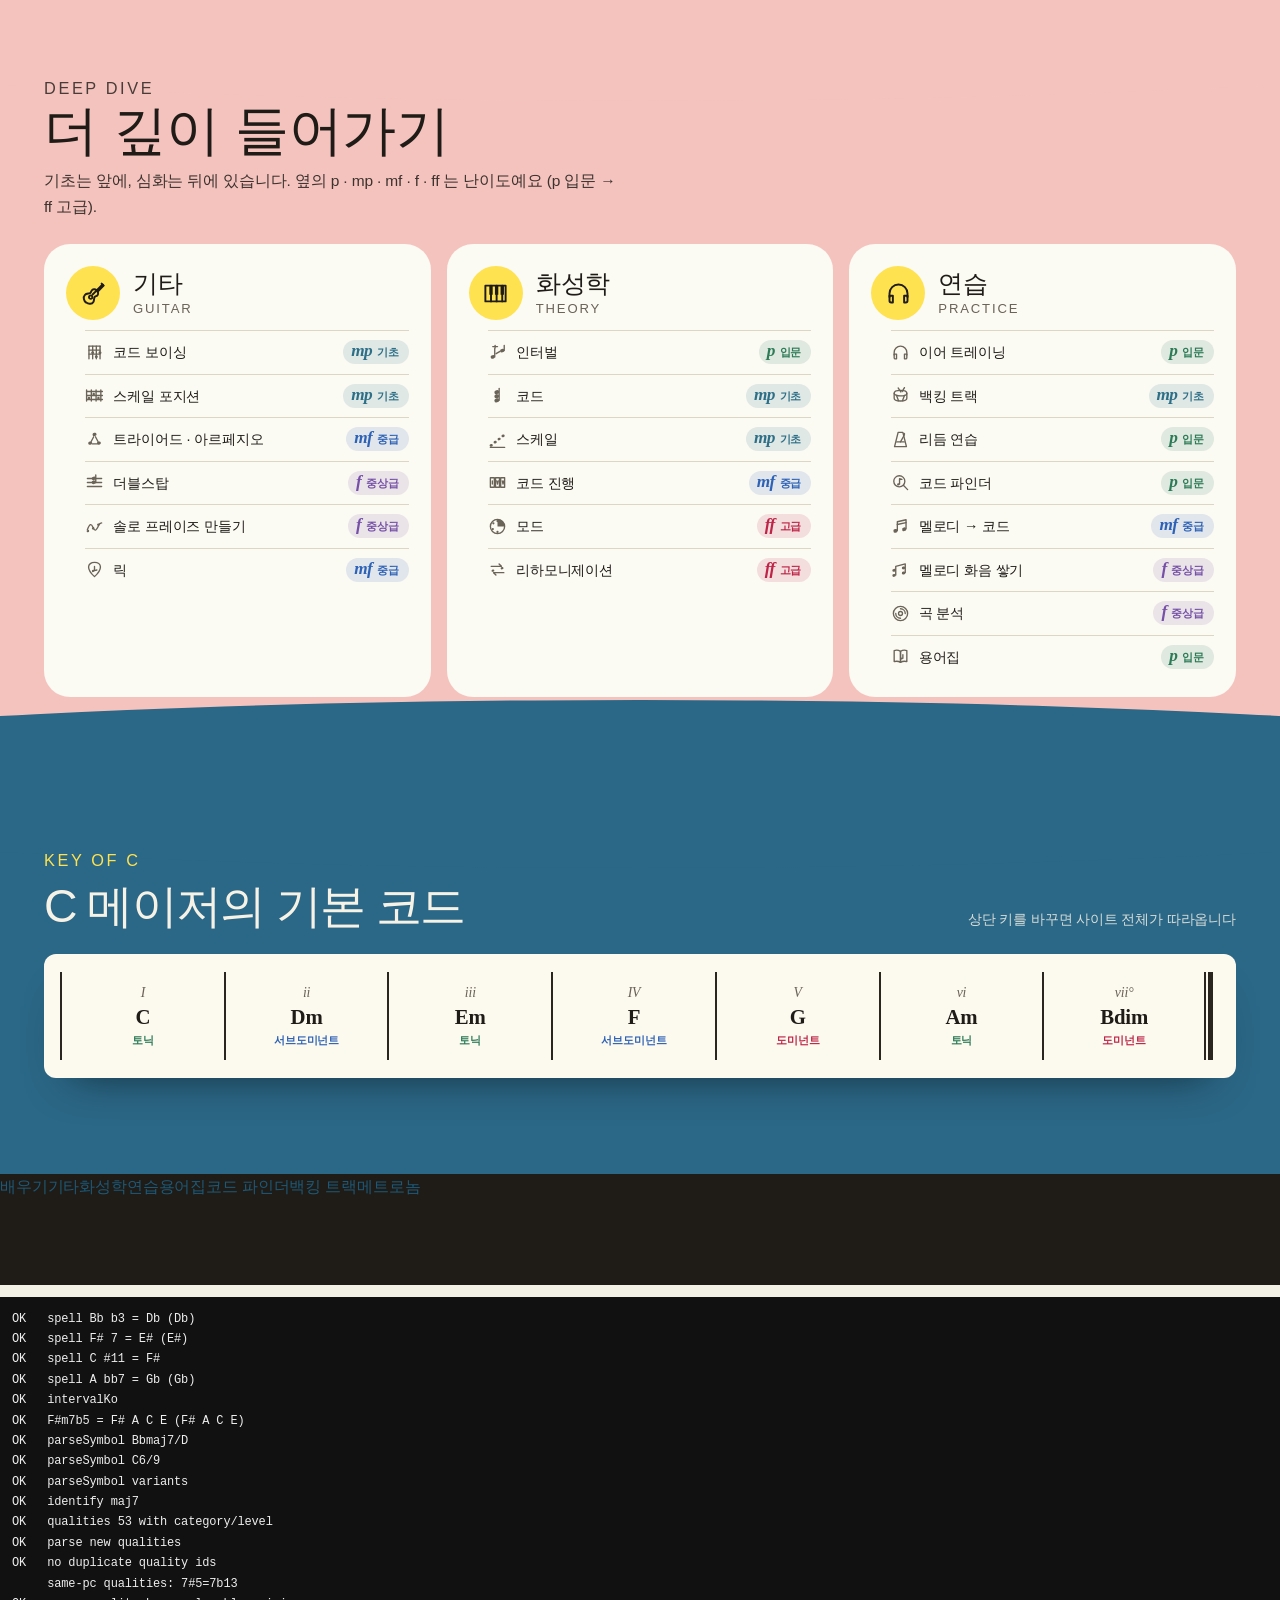
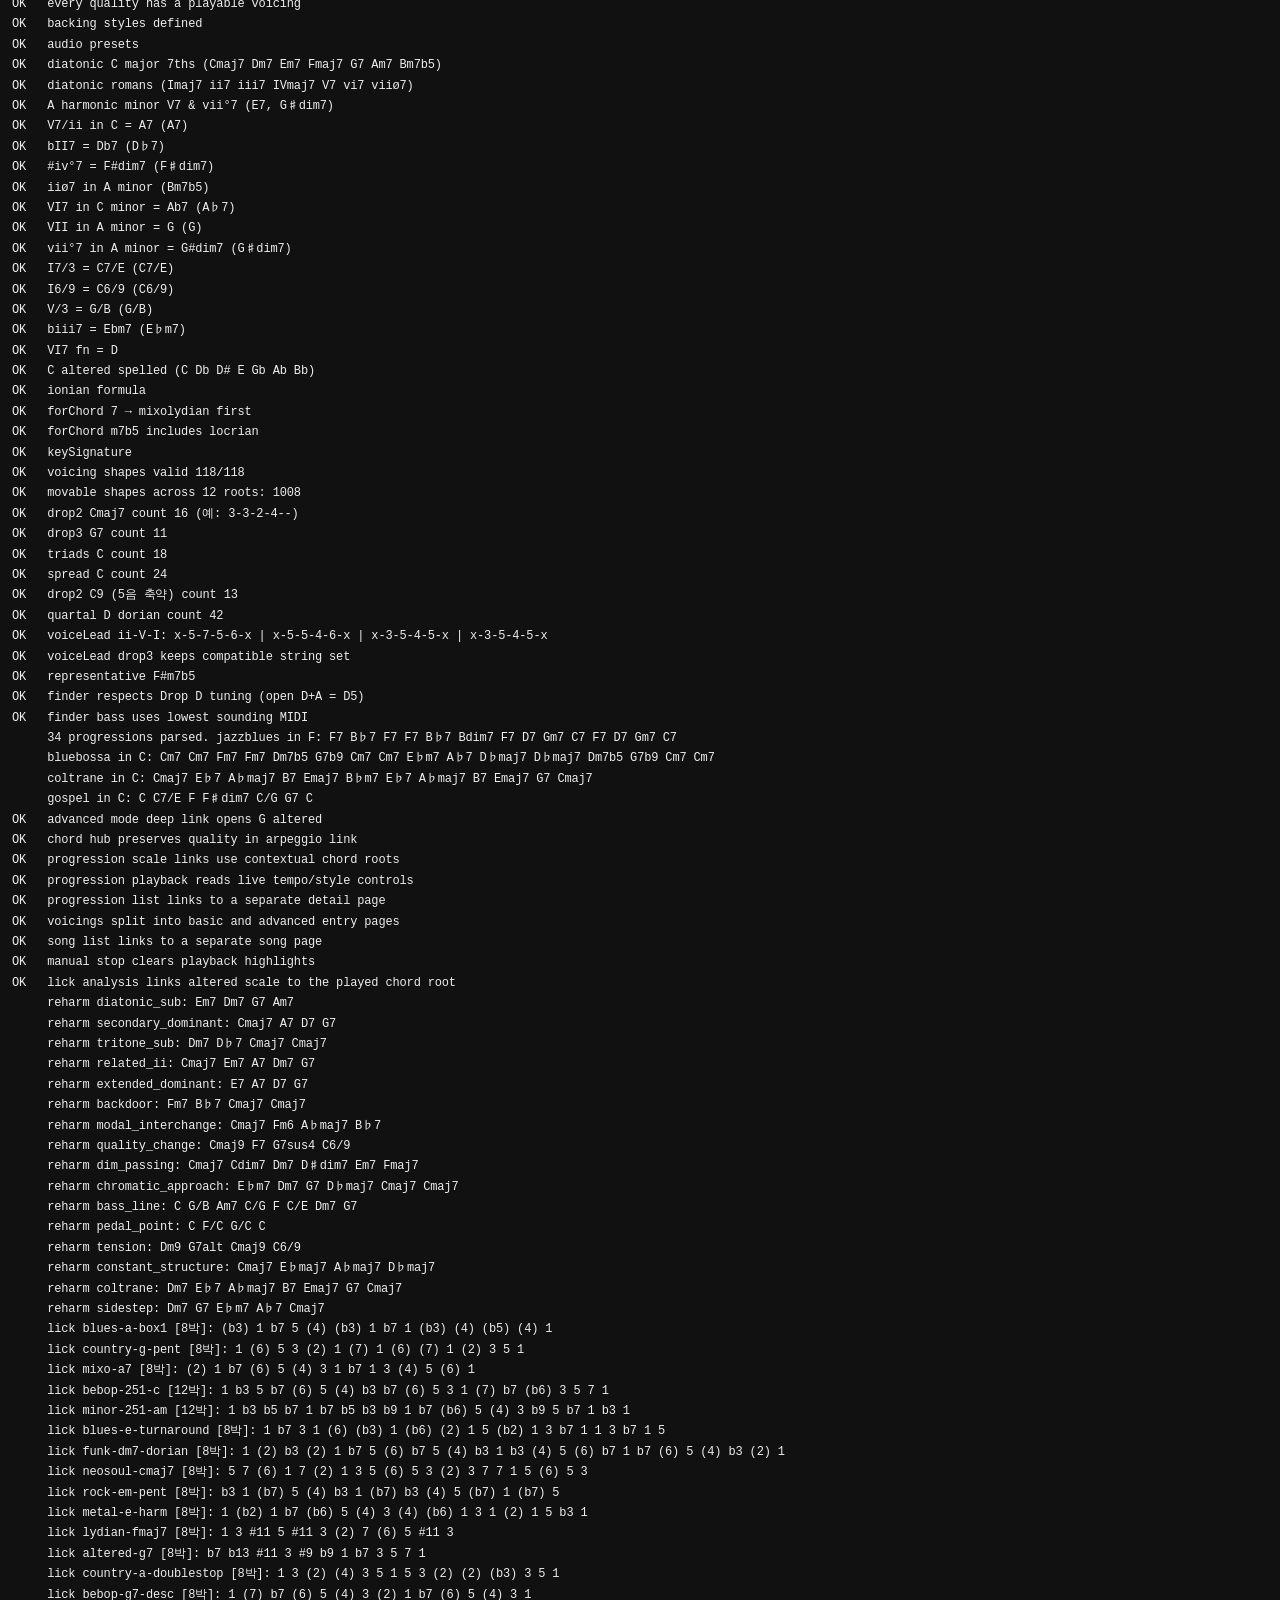
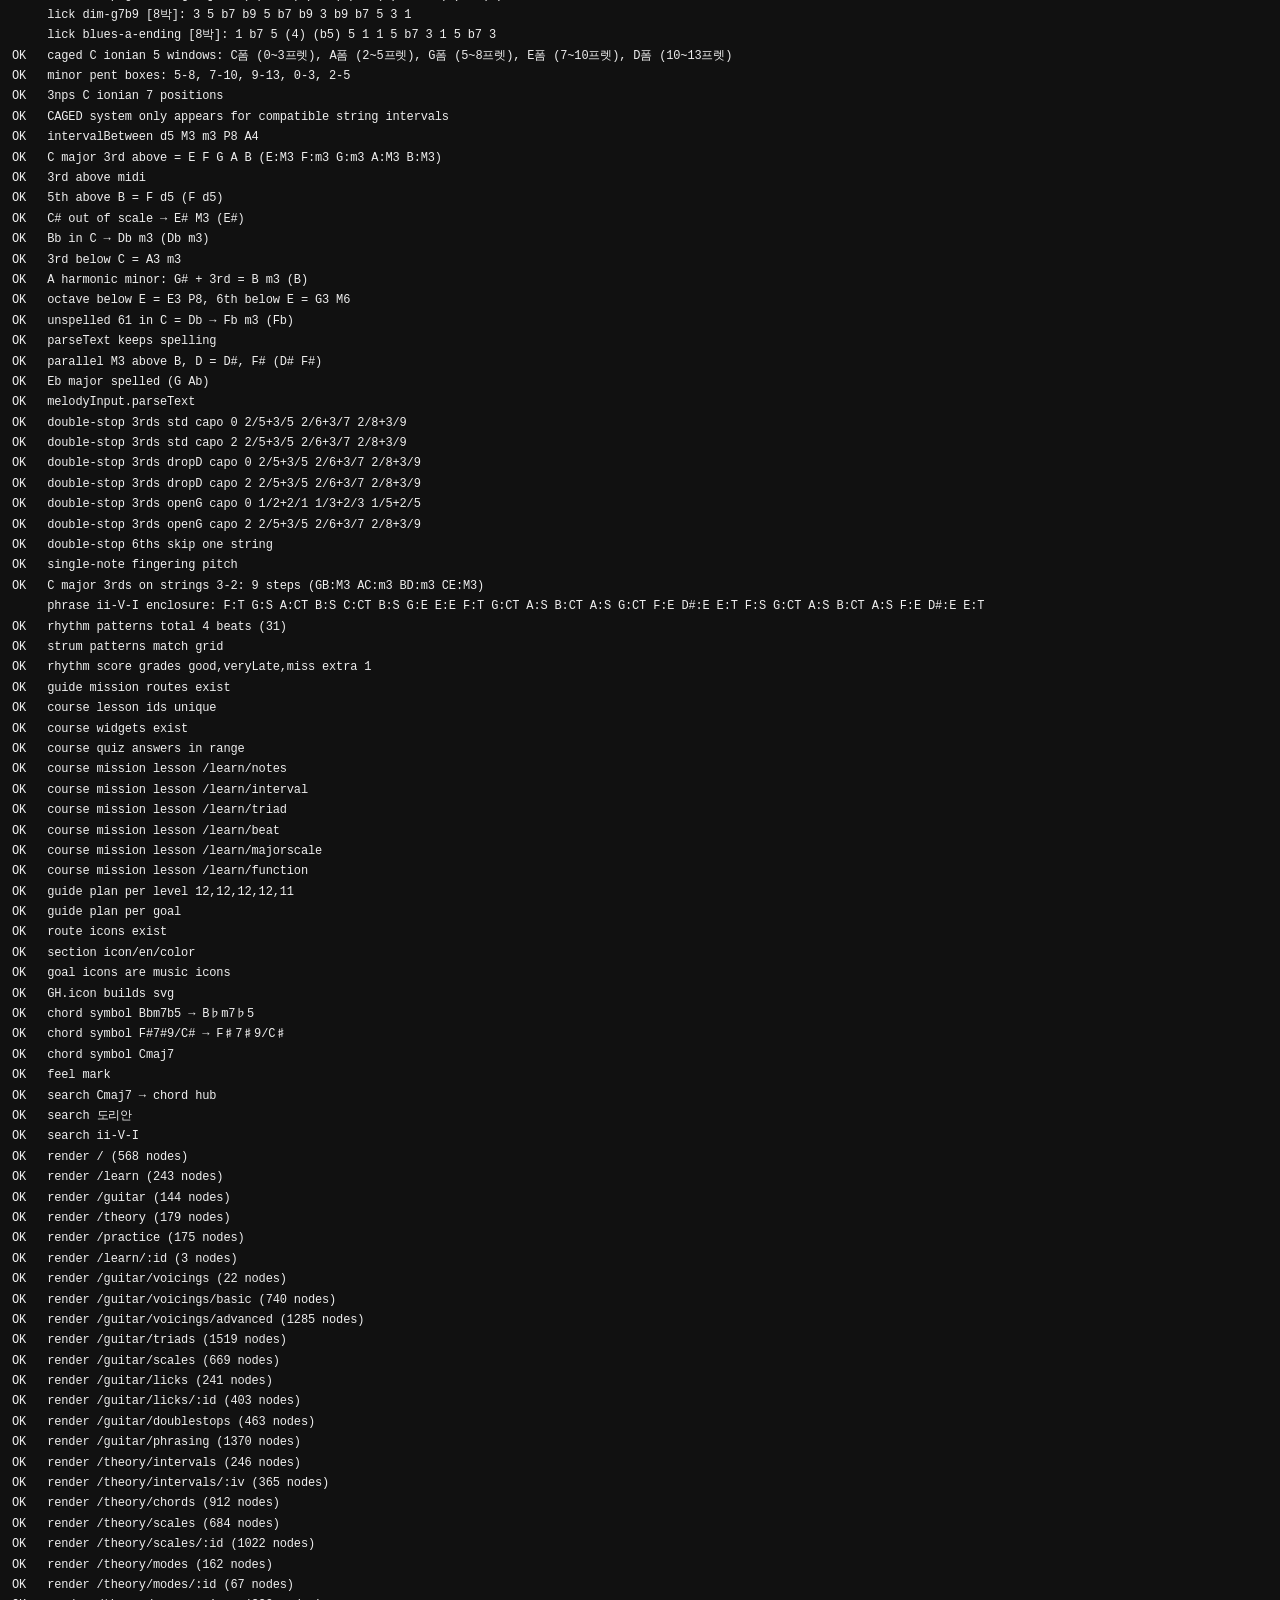
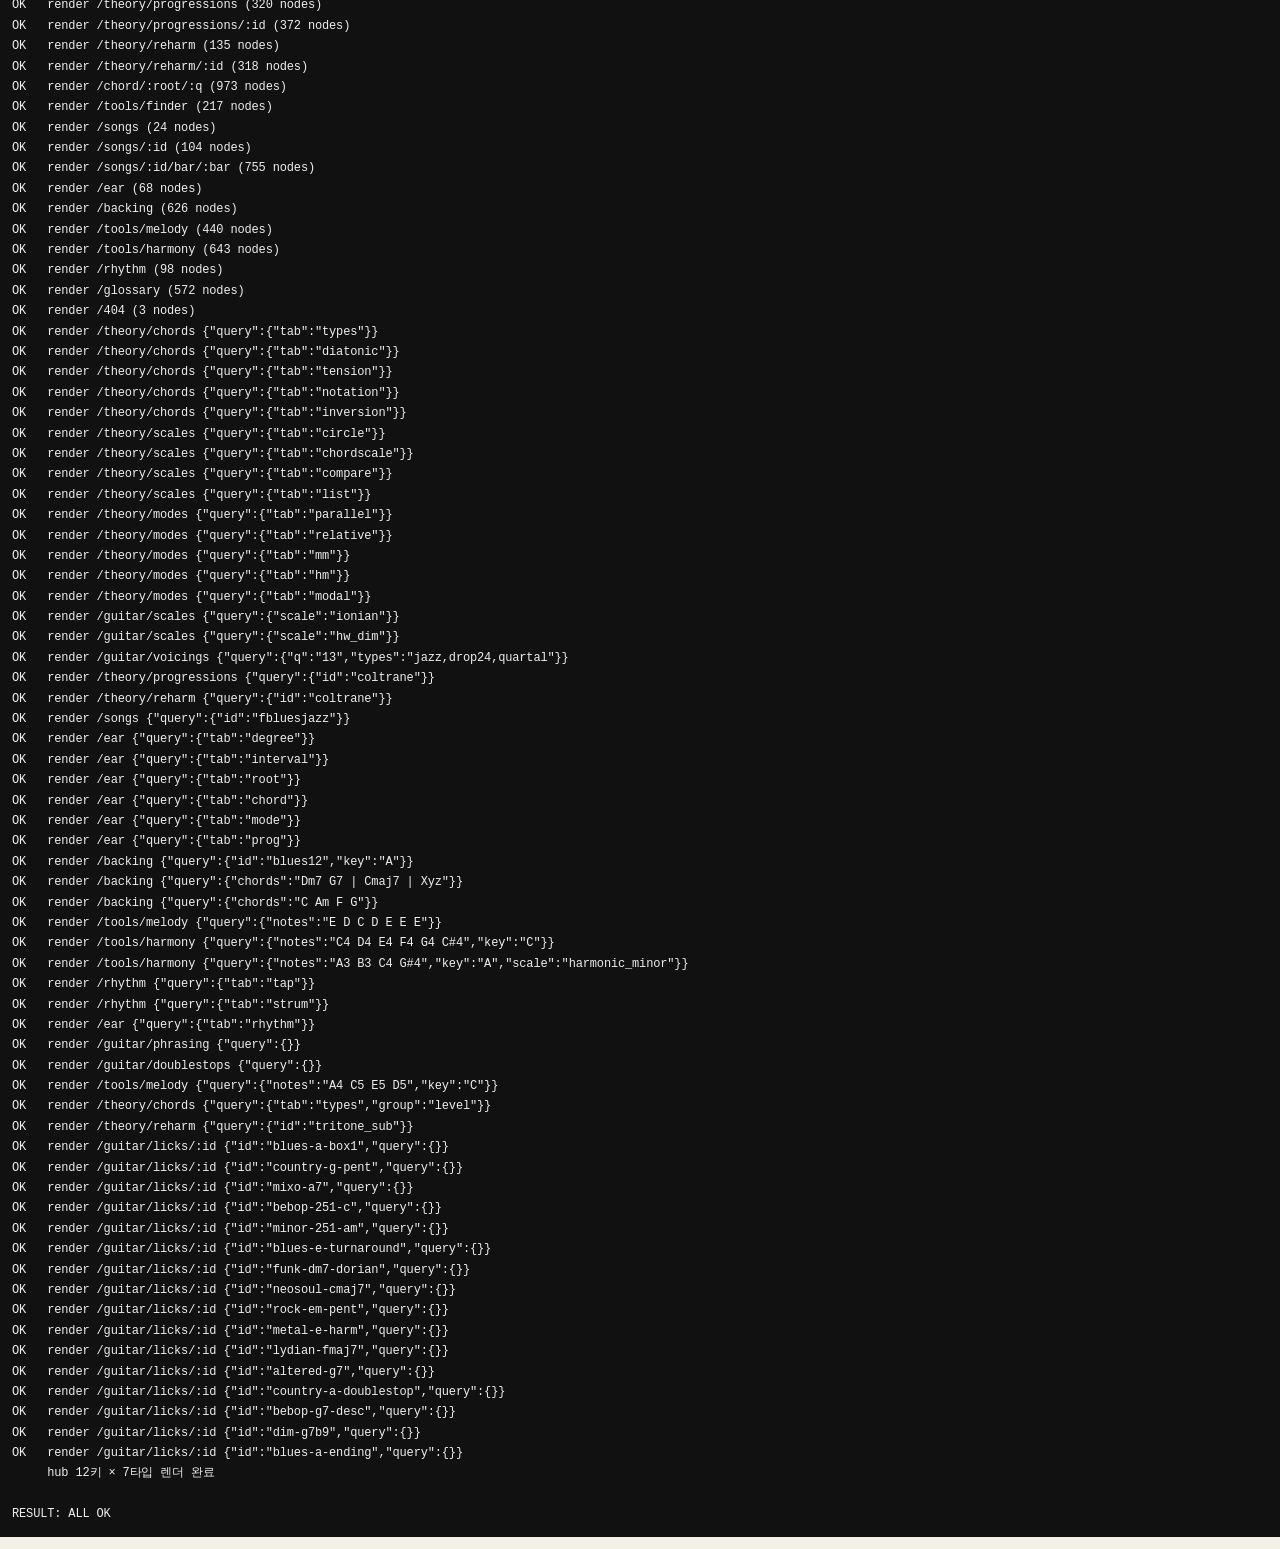
==== commit 67119f72: "따라 하기 코치 추가, 스크롤 애니메이션이 매번 다시 나오게 - 따라 하기: 페이지마다 할 일을 단계로 정리해 실제 버튼 · 건반 · 선택 상자를 테두리와 말풍선으로 짚어 줌   " ====
--- a/dev/check.html
+++ b/dev/check.html
@@ -57,6 +57,7 @@
 <script src="../js/search.js"></script>
 <script src="../js/melodyInput.js"></script>
 <script src="../js/guide.js"></script>
+<script src="../js/coach.js"></script>
 <script src="../js/pages/home.js"></script>
 <script src="../js/pages/hubs.js"></script>
 <script src="../js/pages/course.js"></script>
--- a/css/style.css
+++ b/css/style.css
@@ -162,9 +162,9 @@
 .subnav a.hub { padding-inline:4px 8px; border-color:transparent; color:var(--fg); font-family:var(--display-ko); font-size:.98rem; font-weight:400; }
 .subnav a.hub.active { background:transparent; color:var(--brand); }
 .subnav a.hub::after { content:""; display:inline-block; width:1px; height:14px; margin-left:14px; background:var(--line-strong); vertical-align:-2px; }
-.subnav a.lv2::before,.subnav a.lv3::before { content:""; display:inline-block; width:5px; height:5px; margin-right:6px; border-radius:50%; vertical-align:2px; }
-.subnav a.lv2::before { background:var(--iv-3); }
-.subnav a.lv3::before { background:var(--iv-t); }
+.subnav a.lv2::before,.subnav a.lv3::before,.subnav a.lv4::before,.subnav a.lv5::before { content:""; display:inline-block; width:5px; height:5px; margin-right:6px; border-radius:50%; vertical-align:2px; background:var(--lv-c); }
+/* 난이도 색: p 초록 → mp 청록 → mf 파랑 → f 보라 → ff 빨강 */
+.lv1 { --lv-c:var(--iv-5); } .lv2 { --lv-c:color-mix(in srgb,var(--iv-5) 50%,var(--iv-3)); } .lv3 { --lv-c:var(--iv-3); } .lv4 { --lv-c:var(--iv-t); } .lv5 { --lv-c:var(--iv-1); }
 .subnav a.active::before { background:var(--bg); }
 
 /* Layout */
@@ -492,11 +492,19 @@
 .ha-hatch { fill:none; stroke:var(--fg); stroke-width:1.2; stroke-linecap:round; opacity:.22; }
 .ha-ring { fill:none; stroke:var(--fg); stroke-width:1.3; stroke-dasharray:2 9; stroke-linecap:round; opacity:.55; }
 .ha-line { fill:none; stroke:var(--fg); stroke-width:1.8; stroke-linecap:round; }
-.ha-clef { fill:var(--fg); font-family:"Noto Music","Segoe UI Symbol","Apple Symbols",serif; font-size:112px; }
+.ha-clef .pen-main { fill:none; stroke:var(--fg); stroke-width:4; stroke-linecap:round; stroke-linejoin:round; }
+.ha-clef .pen-hair { fill:none; stroke:var(--fg); stroke-width:1.5; stroke-linecap:round; stroke-linejoin:round; opacity:.75; }
+.ha-clef .pen-weight { fill:none; stroke:var(--fg); stroke-width:6; stroke-linecap:round; stroke-linejoin:round; }
+.ha-clef-dot { fill:var(--fg); }
+.ha-head-ink { fill:none; stroke:var(--fg); stroke-width:1.9; stroke-linecap:round; }
+.ha-beam-ink { fill:none; stroke:var(--fg); stroke-width:1.4; stroke-linecap:round; opacity:.8; }
+.ha-f-ink { fill:none; stroke:currentColor; stroke-width:2.8; stroke-linecap:round; stroke-linejoin:round; }
+.ha-f-fill { fill:currentColor; }
 .ha-head { fill:var(--fg); transition:fill .12s ease; }
 .ha-stem { fill:none; stroke:var(--fg); stroke-width:2.4; stroke-linecap:round; }
 .ha-beam { fill:var(--fg); }
 .ha-note.lit .ha-head { fill:var(--brand); }
+.ha-note.lit .ha-head-ink { stroke:var(--brand); }
 .ha-ball-fill { fill:var(--ball); }
 .ha-ball-ink { fill:none; stroke:var(--ink); stroke-width:2.2; stroke-linecap:round; }
 .ha-ball-shine { fill:none; stroke:#fff; stroke-width:2; stroke-linecap:round; opacity:.8; }
@@ -608,9 +616,7 @@
 .lvl { display:inline-flex; flex:none; align-items:baseline; gap:5px; padding:2px 10px 2px 8px; border-radius:var(--pill); font-size:.7rem; font-weight:700; line-height:1.6; white-space:nowrap; }
 .lvl .dyn,.dyn-tag { font-family:"Times New Roman",Georgia,serif; font-style:italic; font-weight:700; letter-spacing:-.04em; }
 .lvl .dyn { font-size:1.08rem; line-height:1; }
-.lvl.lv1 { background:color-mix(in srgb,var(--iv-5) 13%,var(--bg-elev)); color:var(--iv-5); }
-.lvl.lv2 { background:color-mix(in srgb,var(--iv-3) 13%,var(--bg-elev)); color:var(--iv-3); }
-.lvl.lv3 { background:color-mix(in srgb,var(--iv-t) 13%,var(--bg-elev)); color:var(--iv-t); }
+.lvl { background:color-mix(in srgb,var(--lv-c,var(--iv-s)) 13%,var(--bg-elev)); color:var(--lv-c,var(--iv-s)); }
 /* 로드맵: 스크롤하면 카드가 차곡차곡 쌓인다 */
 .roadmap { display:grid; gap:20px; margin:0 0 44px; padding:0; list-style:none; }
 .step { position:relative; display:grid; grid-template-columns:auto minmax(0,1fr); gap:24px; padding:28px 30px 26px; border-radius:var(--radius-lg); background:var(--band,var(--bg-elev)); color:var(--band-ink,var(--fg)); box-shadow:0 22px 40px -28px rgba(40,30,15,.55); }
@@ -678,6 +684,15 @@
 body.is-home .page.page-enter { animation:none; }
 html.can-reveal .reveal { opacity:0; transform:translateY(34px); transition:opacity .75s ease,transform .8s var(--ease-out); }
 html.can-reveal .reveal.in { opacity:1; transform:none; }
+/* 위로 벗어났다가 다시 들어오면 위에서 내려온다 */
+html.can-reveal .reveal.from-top:not(.in) { transform:translateY(-34px); }
+/* 섹션 안의 카드 · 목록은 차례로 (끝나면 원래 스타일로 돌아가도록 backwards) */
+html.can-reveal .reveal:not(.in) .rv-item { opacity:0; }
+html.can-reveal .reveal.in .rv-item { animation:gh-rv-item .7s var(--ease-out) backwards; animation-delay:calc(var(--ri, 0) * 70ms + 90ms); }
+html.can-reveal .reveal.from-top.in .rv-item { animation-name:gh-rv-item-down; }
+@keyframes gh-rv-item { from { opacity:0; transform:translateY(26px) scale(.98); } to { opacity:1; transform:none; } }
+@keyframes gh-rv-item-down { from { opacity:0; transform:translateY(-22px) scale(.98); } to { opacity:1; transform:none; } }
+html.can-reveal .reveal.rv-instant,html.can-reveal .reveal.rv-instant .rv-item { transition:none!important; animation:none!important; }
 .btn,.chip,.tabs button,.toc a,.play-btn,.prog-cell,.chart .bar,.mainnav a,.subnav a,.list-item,.search-results a { transition:background-color .16s ease,border-color .16s ease,color .16s ease,transform .25s var(--ease-spring),opacity .16s ease; }
 .btn:active,.chip:active,.toc a:active,.tabs button:active { transform:translateY(1px) scale(.98); }
 .search-results { animation:gh-pop .14s ease both; transform-origin:top right; }
@@ -838,7 +853,7 @@
 .onboard-option:hover { border-color:var(--fg); transform:translateY(-1px); }
 .onboard-option.active { border-color:var(--ink); background:var(--ball); color:var(--ink); box-shadow:inset 0 0 0 1px var(--ink); }
 .onboard-option.active small { color:#4A443D; }
-.dyn-tag { position:absolute; top:10px; right:16px; color:var(--fg-muted); font-size:1.5rem; line-height:1; }
+.dyn-tag { position:absolute; top:10px; right:16px; color:var(--lv-c,var(--fg-muted)); font-size:1.5rem; line-height:1; }
 .onboard-option.active .dyn-tag { color:var(--ink); }
 .onboard-options:not(.goals) .onboard-option { padding-right:64px; }
 .onboard-options.goals .onboard-option { padding-left:54px; }
@@ -859,9 +874,11 @@
 .guide-go { position:absolute; top:50%; right:14px; width:40px; height:40px; display:grid; place-items:center; border-radius:50%; background:var(--fg); color:var(--bg); transform:translateY(-50%); transition:transform .35s var(--ease-spring); }
 .guide-go .ic { width:20px; height:20px; }
 .guide-next:hover .guide-go { transform:translate(3px,-50%); }
-.guide-progress { position:relative; height:24px; overflow:hidden; border:1px solid var(--line-strong); border-radius:var(--pill); background:var(--bg-soft); }
+/* 글자 크기가 기기 · 앱 설정마다 달라도(아이폰, 카카오톡 글자 크기) 라벨이 막대 가운데에 오도록: 높이를 고정하지 않고 flex 로 가운데 정렬 */
+.guide-progress { position:relative; min-height:26px; display:flex; align-items:center; padding:3px; overflow:hidden; border:1px solid var(--line-strong); border-radius:var(--pill); background:var(--bg-soft); }
 .guide-progress>span { position:absolute; inset:0 auto 0 0; background:var(--ball); box-shadow:inset -1.5px 0 0 var(--ink); transition:width .3s ease; }
-.guide-progress small { position:relative; top:2px; display:inline-block; margin-left:3px; padding:0 9px; border-radius:var(--pill); background:var(--bg-elev); color:var(--fg); font-size:.72rem; font-weight:700; line-height:18px; }
+.guide-progress small { position:relative; display:inline-block; padding:1px 9px; border-radius:var(--pill); background:var(--bg-elev); color:var(--fg); font-size:.72rem; font-weight:700; line-height:1.45; white-space:nowrap; }
+.guide-card .guide-all { margin-top:-6px; }
 .guide-all { font-size:.88rem; font-weight:500; }
 .guide-plan .guide-progress { margin:12px 0; }
 .mission-list { display:grid; gap:6px; margin:0; padding:0; list-style:none; }
@@ -1140,3 +1157,45 @@
 .rhythm-row .rhythm-staff { overflow:hidden; }
 .course-hint { display:flex; gap:12px; align-items:center; flex-wrap:wrap; margin:10px 0 18px; padding:12px 16px; border:1.5px dashed var(--ink-line); border-radius:var(--radius); background:color-mix(in srgb,var(--ball) 22%,var(--bg-elev)); }
 .course-hint p { flex:1 1 260px; margin:0; font-size:.9rem; line-height:1.6; }
+
+/* ---- 따라 하기 코치 (js/coach.js) ---- */
+.coach-ring { position:fixed; z-index:78; display:none; border:3px solid var(--ink); border-radius:16px; box-shadow:0 0 0 4px var(--ball),0 0 0 9999px rgba(20,16,12,.18); pointer-events:none; transition:left .25s var(--ease-out),top .25s var(--ease-out),width .25s var(--ease-out),height .25s var(--ease-out); }
+.coach-ring.on { display:block; }
+.coach-ring.pulse { animation:gh-coach-pulse 1.6s ease-out 2; }
+@keyframes gh-coach-pulse { 0% { box-shadow:0 0 0 4px var(--ball),0 0 0 9999px rgba(20,16,12,.18); } 40% { box-shadow:0 0 0 12px color-mix(in srgb,var(--ball) 55%,transparent),0 0 0 9999px rgba(20,16,12,.18); } 100% { box-shadow:0 0 0 4px var(--ball),0 0 0 9999px rgba(20,16,12,.18); } }
+.coach-bubble { position:fixed; z-index:80; display:none; padding:14px 16px 14px; border:1.5px solid var(--ink); border-radius:18px; background:var(--bg-elev); color:var(--fg); box-shadow:6px 6px 0 var(--ball),var(--shadow); }
+.coach-bubble.on { display:block; animation:gh-pop .18s ease both; }
+.coach-bubble::before { content:""; position:absolute; left:var(--arrow-x,50%); width:14px; height:14px; border:1.5px solid var(--ink); background:var(--bg-elev); transform:translateX(-50%) rotate(45deg); }
+.coach-bubble[data-side="below"]::before { top:-8.5px; border-right:0; border-bottom:0; }
+.coach-bubble[data-side="above"]::before { bottom:-8.5px; border-left:0; border-top:0; }
+.coach-bubble[data-side="center"]::before { display:none; }
+.coach-bubble p { margin:6px 0 0; line-height:1.6; }
+.coach-bubble .coach-hint { color:var(--fg-muted); font-size:.8rem; }
+.coach-top { display:flex; align-items:center; gap:10px; }
+.coach-count { color:var(--brand); font-size:.78rem; font-weight:700; }
+.coach-dots { display:flex; gap:4px; }
+.coach-dots i { width:7px; height:7px; border-radius:50%; background:var(--line-strong); }
+.coach-dots i.done { background:var(--iv-5); } .coach-dots i.now { background:var(--ink); }
+.coach-x { margin-left:auto; width:32px; height:32px; }
+.coach-actions { display:flex; gap:6px; justify-content:flex-end; flex-wrap:wrap; margin-top:10px; }
+.coach-fab { position:fixed; right:16px; bottom:calc(16px + env(safe-area-inset-bottom)); z-index:76; display:inline-flex; align-items:center; gap:8px; min-height:46px; padding:6px 16px 6px 7px; border:1.5px solid var(--ink); border-radius:var(--pill); background:var(--ball); color:var(--ink); box-shadow:3px 3px 0 var(--ink); font:inherit; font-size:.88rem; font-weight:700; cursor:pointer; }
+.coach-fab:hover { transform:translateY(-1px); }
+.coach-fab .ic { width:18px; height:18px; margin-left:6px; }
+.coach-fab-q { width:32px; height:32px; display:grid; place-items:center; border-radius:50%; background:var(--ink); color:var(--ball); font-family:var(--display); font-size:1.15rem; }
+.coach-fab.nudge { animation:gh-coach-bob 1s ease-in-out 4; }
+@keyframes gh-coach-bob { 50% { transform:translateY(-6px); } }
+.coach-nudge { position:fixed; right:16px; bottom:calc(72px + env(safe-area-inset-bottom)); z-index:77; max-width:min(280px,calc(100vw - 32px)); padding:10px 14px; border:1.5px solid var(--ink); border-radius:14px 14px 4px 14px; background:var(--bg-elev); box-shadow:var(--shadow); font-size:.86rem; line-height:1.5; cursor:pointer; animation:gh-pop .2s ease both; }
+body.panel-open .coach-fab,body.menu-open .coach-fab,body.panel-open .coach-nudge { display:none; }
+.footer { padding-bottom:84px; }
+/* 홈 카드: 지금 할 일 */
+.guide-now-tag { justify-self:start; padding:2px 10px; border-radius:var(--pill); background:var(--ink); color:var(--ball); font-size:.72rem; font-weight:700; }
+.guide-steps { margin:6px 0 2px; padding-left:1.2em; color:var(--fg-soft); font-size:.84rem; line-height:1.55; }
+.guide-steps li { display:list-item; overflow:hidden; display:-webkit-box; -webkit-line-clamp:2; -webkit-box-orient:vertical; margin:2px 0; }
+.guide-start { display:inline-flex; align-items:center; gap:6px; margin-top:4px; color:var(--brand); font-size:.84rem; font-weight:700; }
+.guide-start .ic { width:14px; height:14px; }
+.guide-start-btns { display:flex; gap:8px; flex-wrap:wrap; }
+@media (max-width:600px) {
+  .coach-fab { right:12px; bottom:calc(12px + env(safe-area-inset-bottom)); min-height:44px; font-size:.84rem; }
+  .coach-nudge { right:12px; bottom:calc(66px + env(safe-area-inset-bottom)); }
+}
+@media (prefers-reduced-motion:reduce) { .coach-ring { transition:none; } }
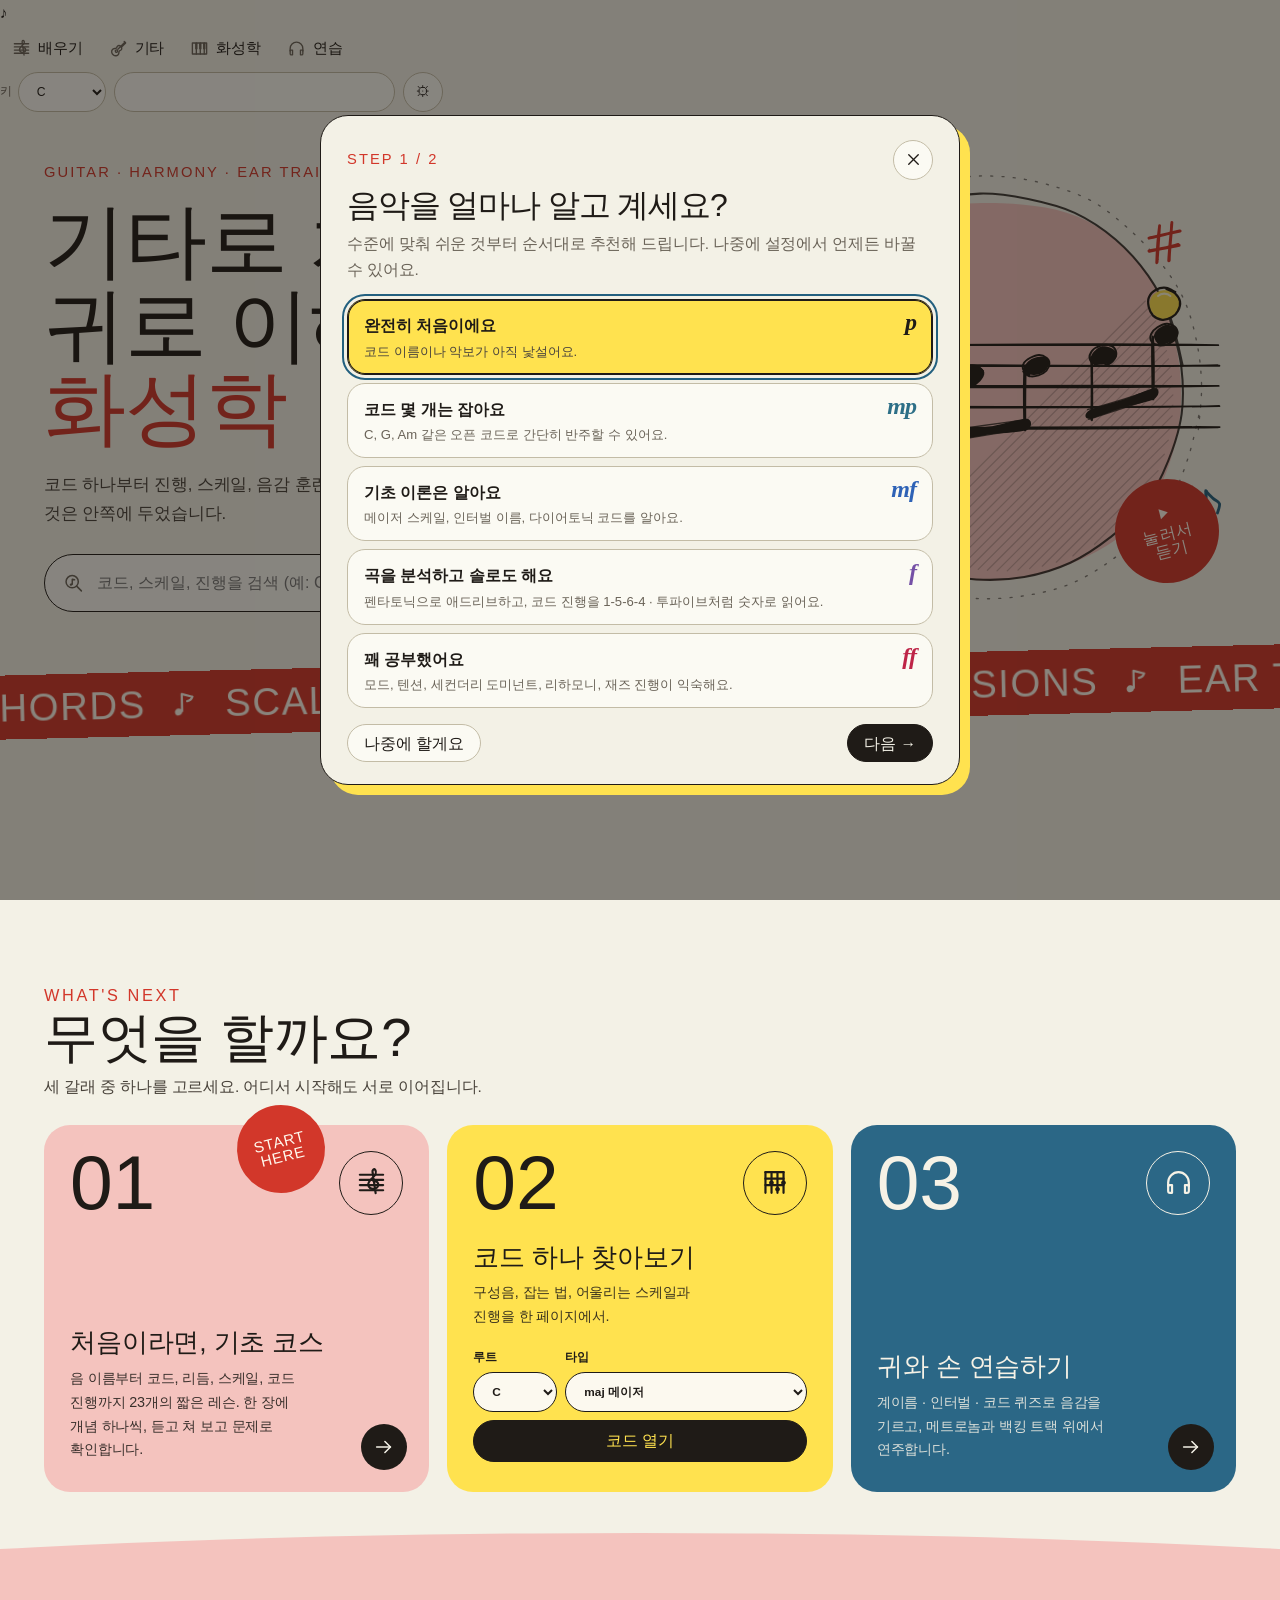
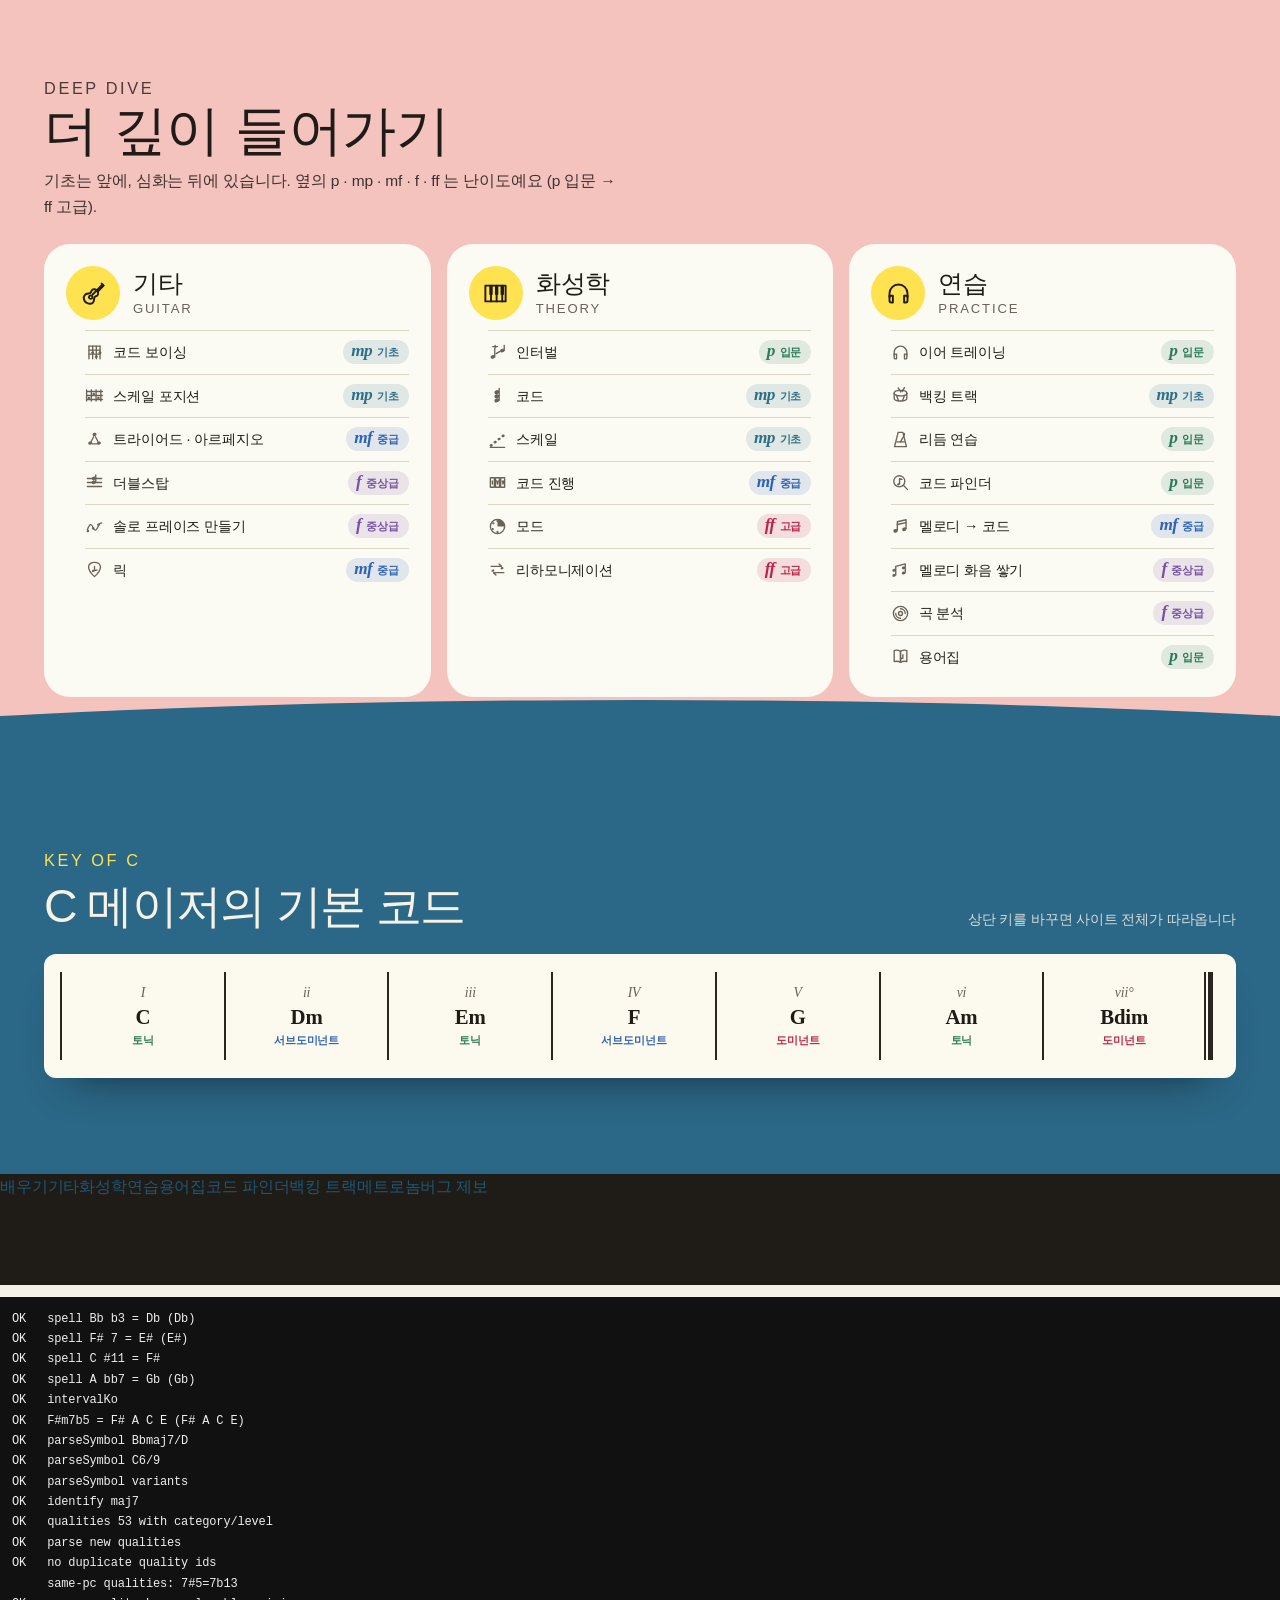
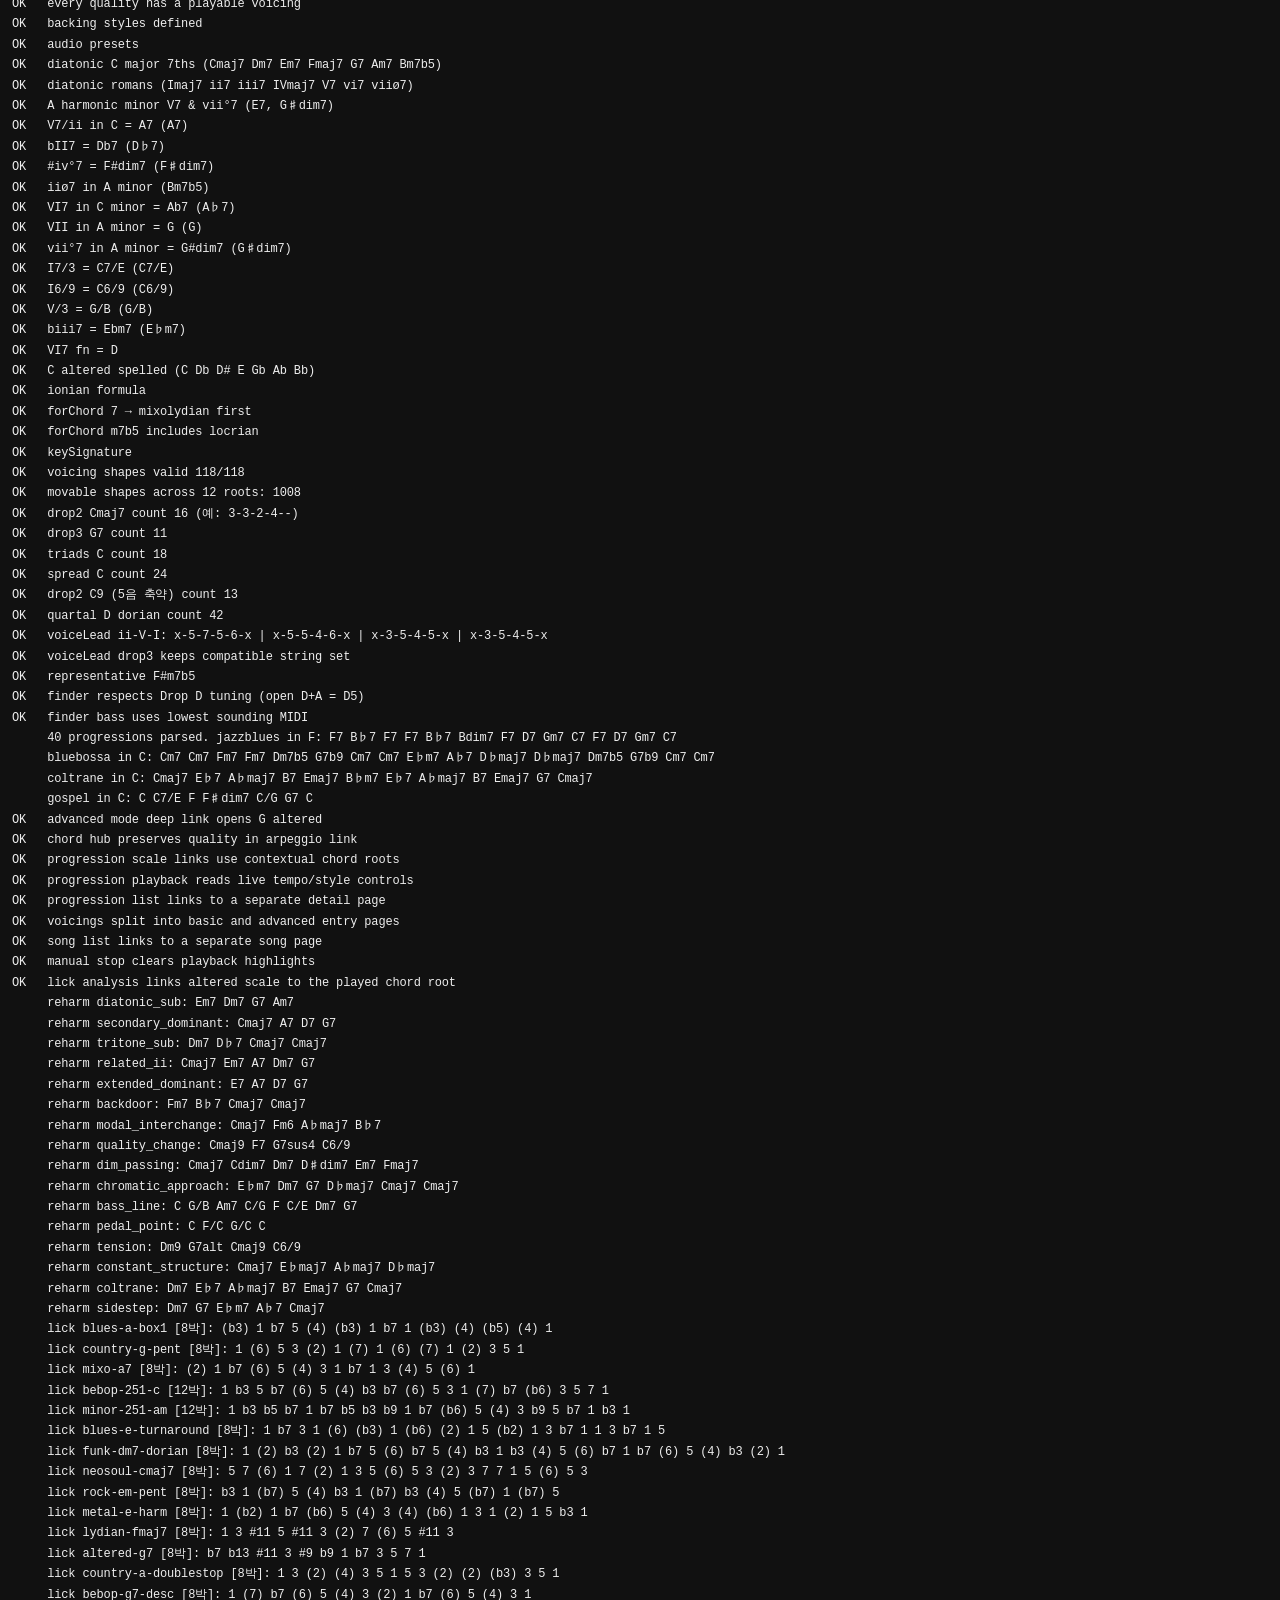
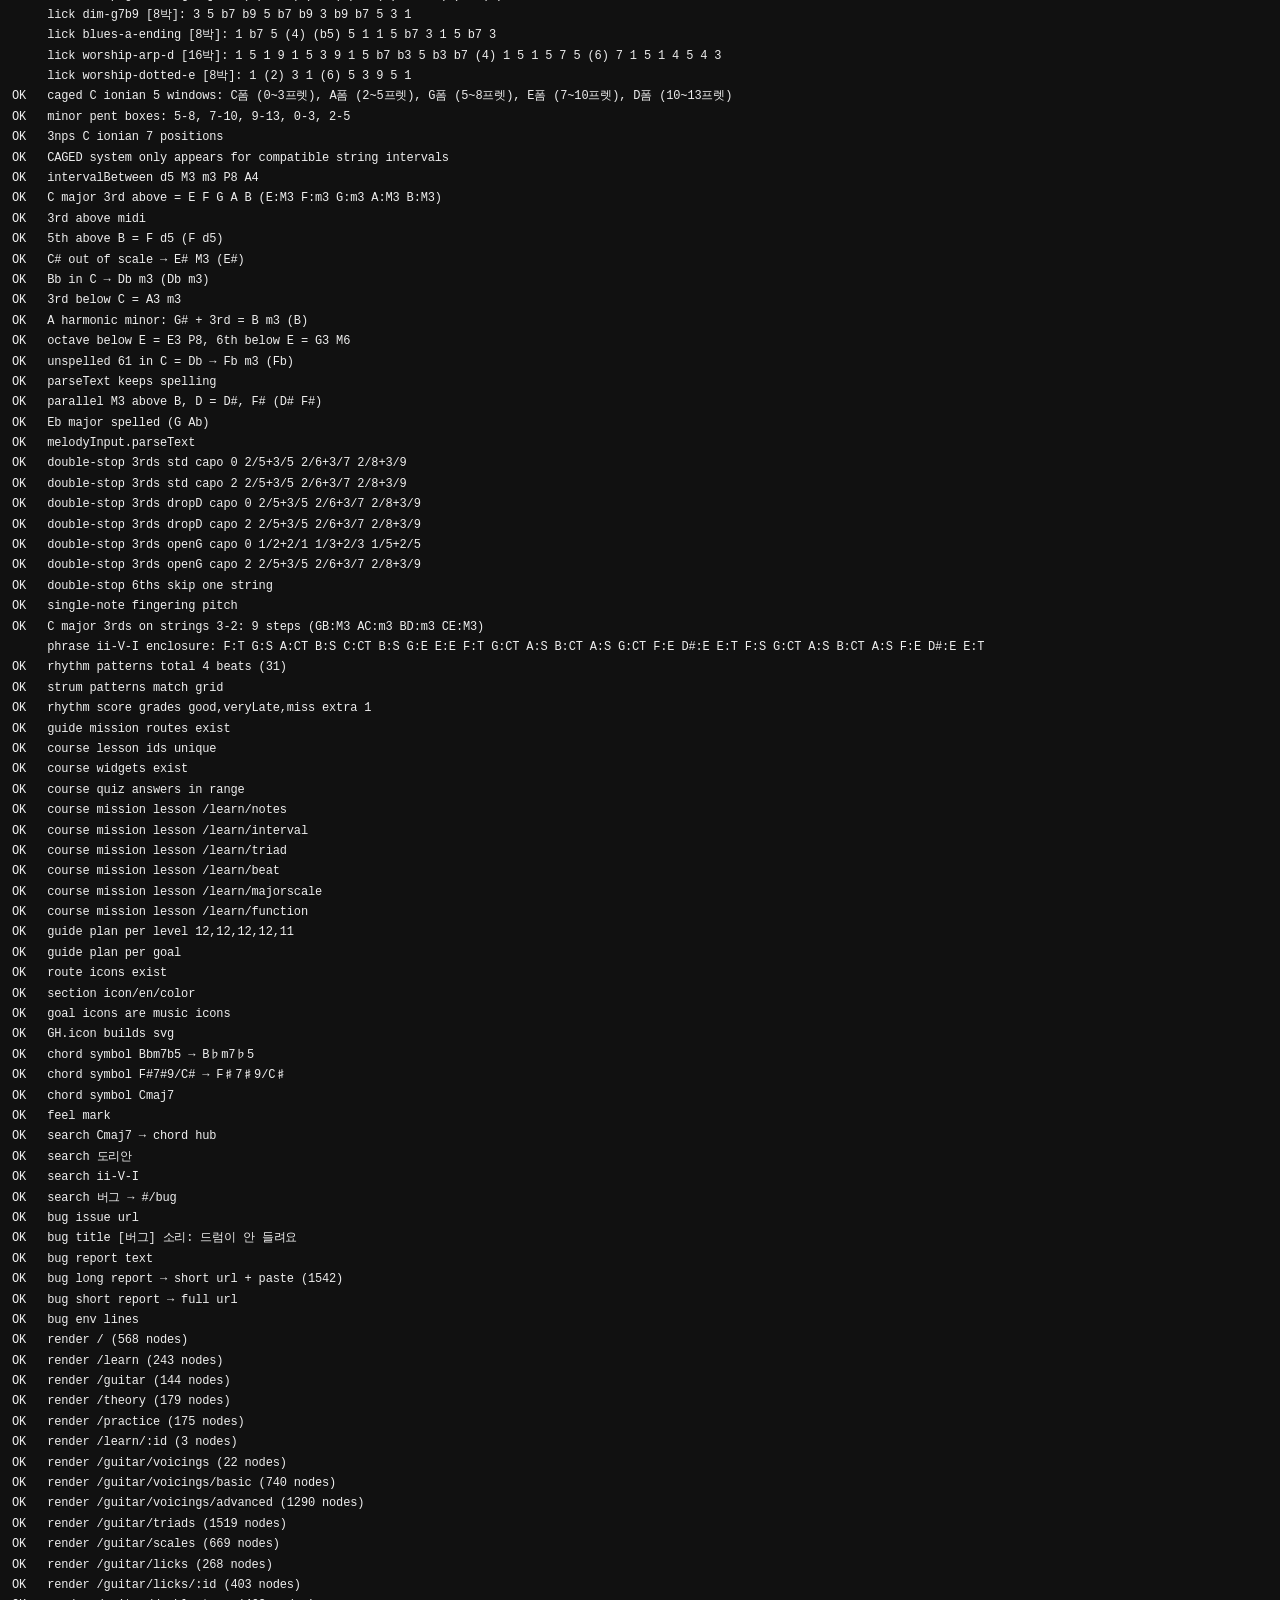
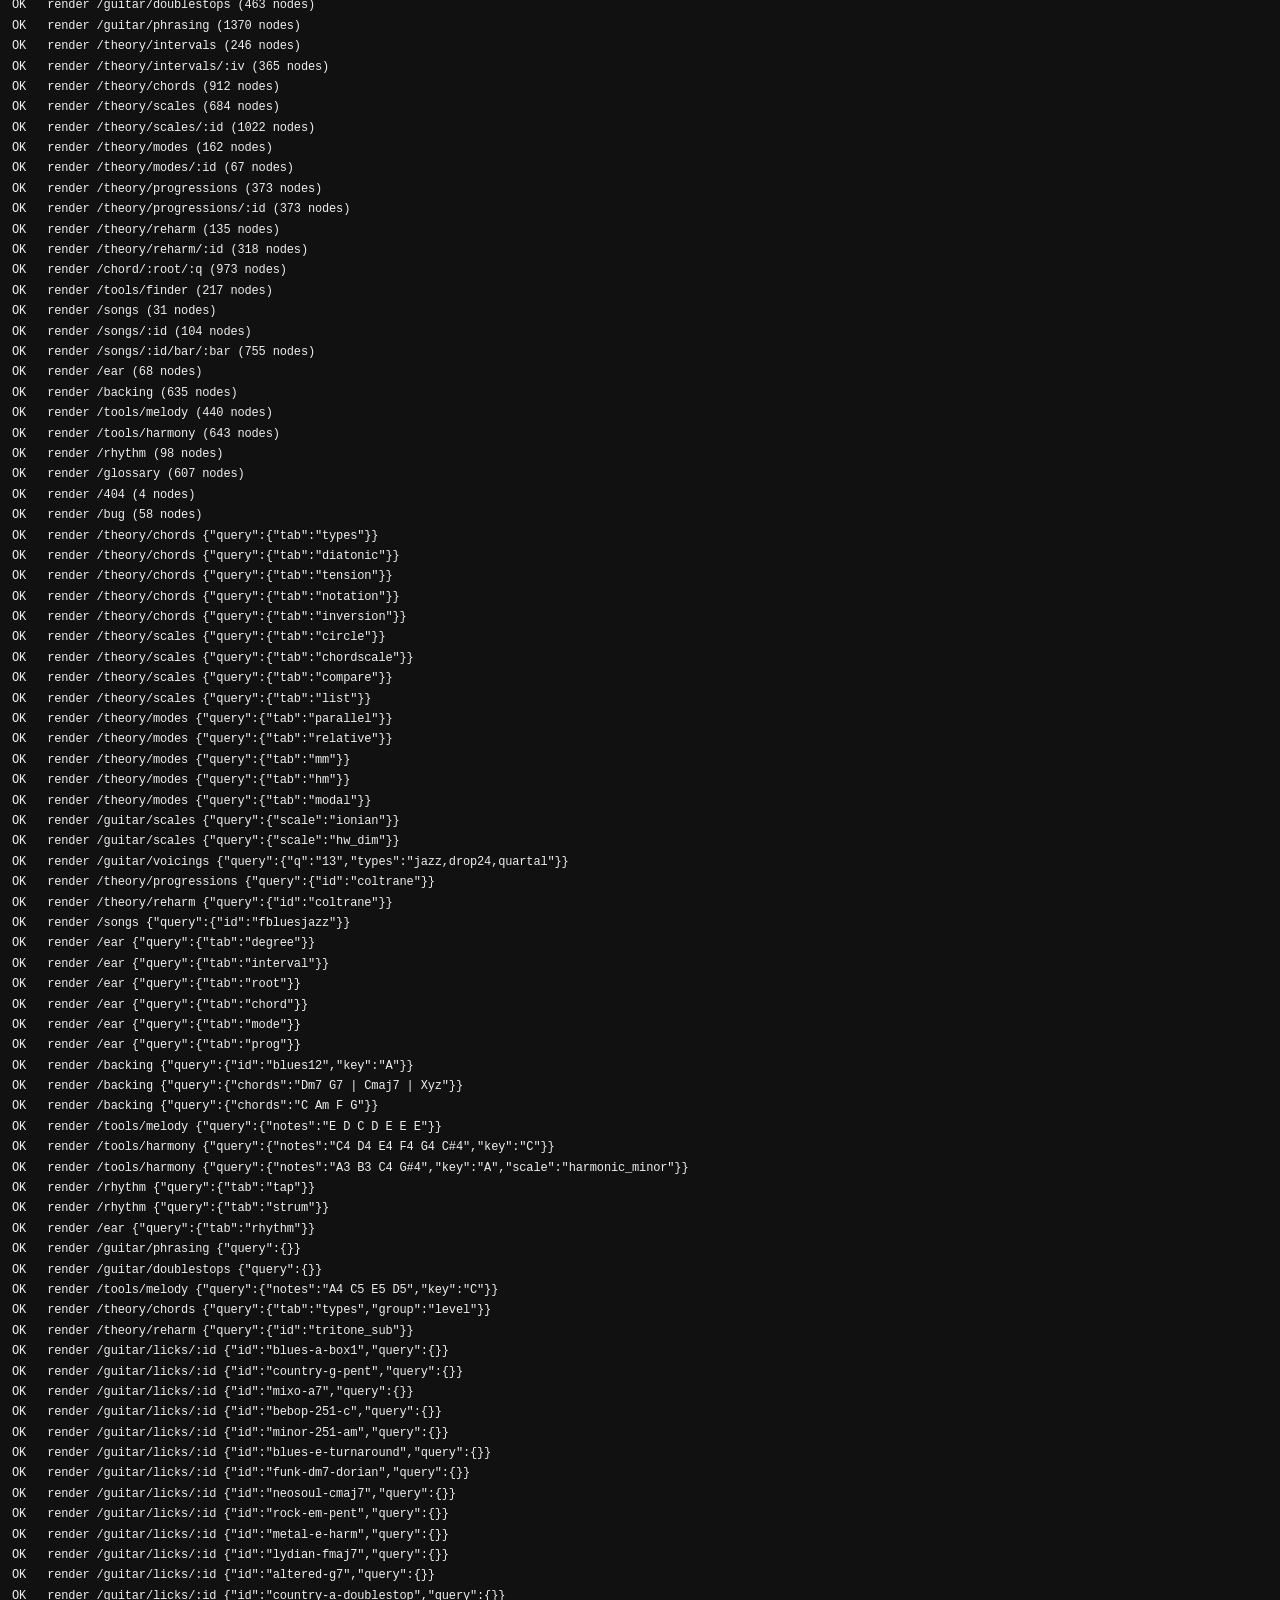
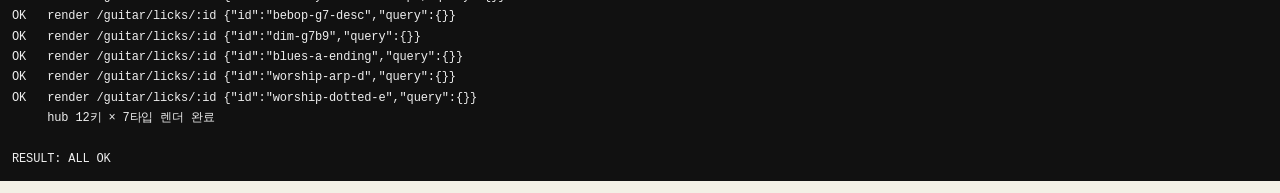
==== commit c1b1bbd5: "버그 제보함 추가 (GitHub 이슈 양식 + 사이트 안 제보 페이지) - #/bug: 종류 · 내용 · 다시 생기는 방법 · 보던 페이지 · 기기 정보를 채워 GitHub 이슈로" ====
--- a/dev/check.html
+++ b/dev/check.html
@@ -81,6 +81,7 @@
 <script src="../js/pages/harmony.js"></script>
 <script src="../js/pages/rhythm.js"></script>
 <script src="../js/pages/glossary.js"></script>
+<script src="../js/pages/bug.js"></script>
 <script src="../js/router.js"></script>
 <script src="../js/app.js"></script>
 <script src="check.js"></script>
--- a/css/style.css
+++ b/css/style.css
@@ -1199,3 +1199,35 @@
   .coach-nudge { right:12px; bottom:calc(66px + env(safe-area-inset-bottom)); }
 }
 @media (prefers-reduced-motion:reduce) { .coach-ring { transition:none; } }
+
+/* ---- 버그 제보함 (js/pages/bug.js) ---- */
+.bug-form { display:grid; gap:22px; max-width:720px; margin-top:18px; }
+.bug-step { display:grid; gap:8px; min-width:0; }
+.bug-q { display:flex; flex-wrap:wrap; align-items:center; gap:8px; font-weight:700; }
+.bug-n { width:26px; height:26px; flex:none; display:grid; place-items:center; border-radius:50%; background:var(--ink); color:var(--ball); font-size:.8rem; }
+.bug-opt { color:var(--fg-muted); font-size:.8rem; font-weight:400; }
+.bug-kinds .chip { font-size:.86rem; }
+.bug-form textarea { width:100%; min-width:0; min-height:88px; padding:10px 13px; border:1px solid var(--line-strong); border-radius:12px; outline:0; background:var(--bg-elev); color:var(--fg); font:inherit; line-height:1.6; resize:vertical; }
+.bug-form textarea:hover { border-color:var(--fg-muted); }
+.bug-form textarea:focus { border-color:var(--fg); box-shadow:0 0 0 3px color-mix(in srgb,var(--ball) 70%,transparent); }
+.bug-form textarea.bad { border-color:var(--warm); box-shadow:0 0 0 3px var(--warm-soft); }
+.bug-form input[type=text] { width:100%; }
+.bug-sub { display:flex; flex-wrap:wrap; justify-content:space-between; gap:4px 12px; color:var(--fg-muted); font-size:.8rem; line-height:1.5; }
+.bug-count { margin-left:auto; font-variant-numeric:tabular-nums; }
+.bug-err { color:var(--warm); font-size:.85rem; font-weight:700; }
+.bug-lab { color:var(--fg-soft); font-size:.84rem; }
+.bug-check { display:flex; align-items:flex-start; gap:8px; margin-top:4px; color:var(--fg); font-size:.9rem; line-height:1.45; }
+.bug-check input { flex:none; margin-top:2px; }
+.bug-env { margin:0; padding:10px 14px; border:1px dashed var(--line-strong); border-radius:12px; background:var(--bg-soft); color:var(--fg-soft); font-family:inherit; font-size:.8rem; line-height:1.65; white-space:pre-wrap; overflow-wrap:anywhere; }
+.bug-actions { display:flex; flex-wrap:wrap; align-items:center; gap:8px; }
+.bug-copied { color:var(--brand); font-size:.84rem; font-weight:700; }
+.bug-help { margin:0; color:var(--fg-muted); font-size:.84rem; line-height:1.65; }
+.bug-more summary { cursor:pointer; color:var(--fg-soft); font-size:.88rem; font-weight:700; }
+.bug-more[open] summary { margin-bottom:8px; }
+.bug-preview { max-height:320px; overflow:auto; }
+.bug-done { max-width:720px; margin:14px 0 0; padding:14px 18px; border:1.5px solid var(--ink); border-radius:var(--radius); background:var(--bg-elev); box-shadow:5px 5px 0 var(--ball); animation:gh-pop .2s ease both; }
+.bug-done p { margin:6px 0 10px; line-height:1.6; }
+@media (max-width:600px) {
+  .bug-form textarea,.bug-form input[type=text] { font-size:16px; }
+  .bug-actions .btn { flex:1 1 auto; }
+}
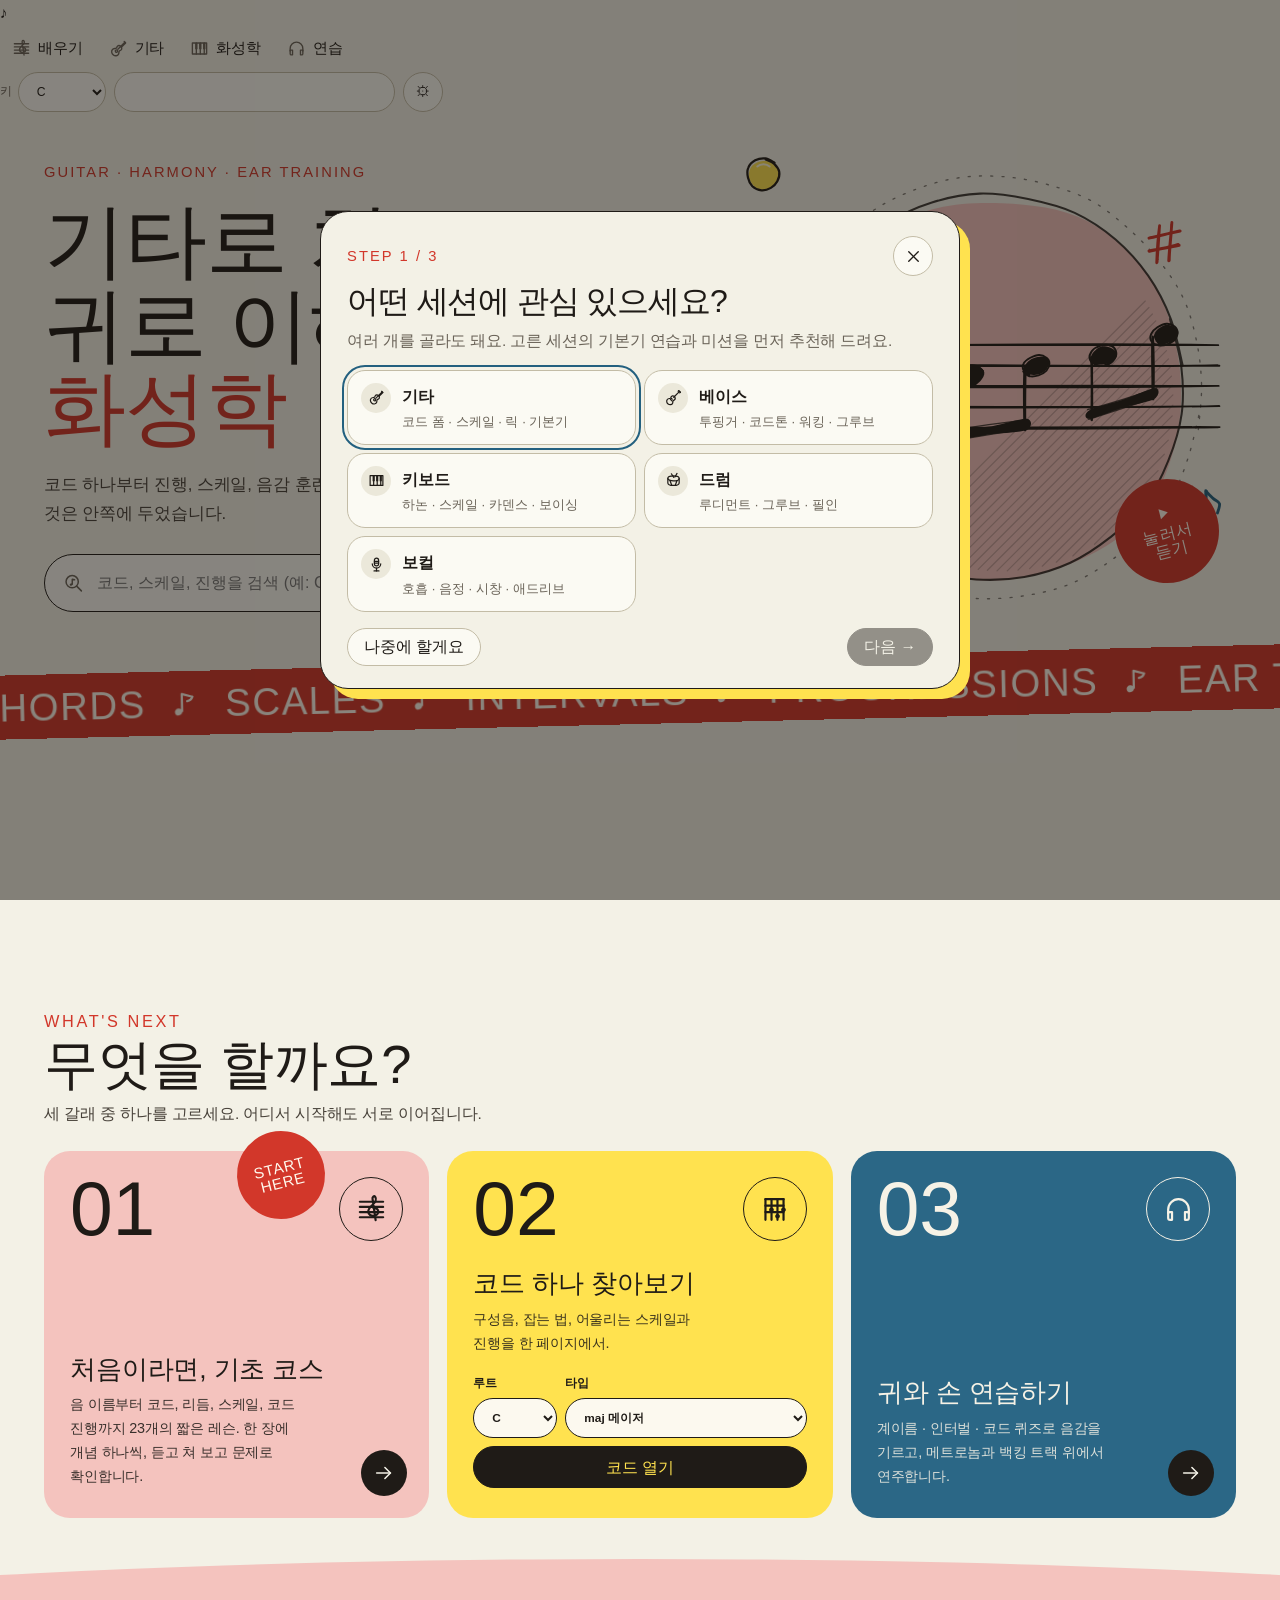
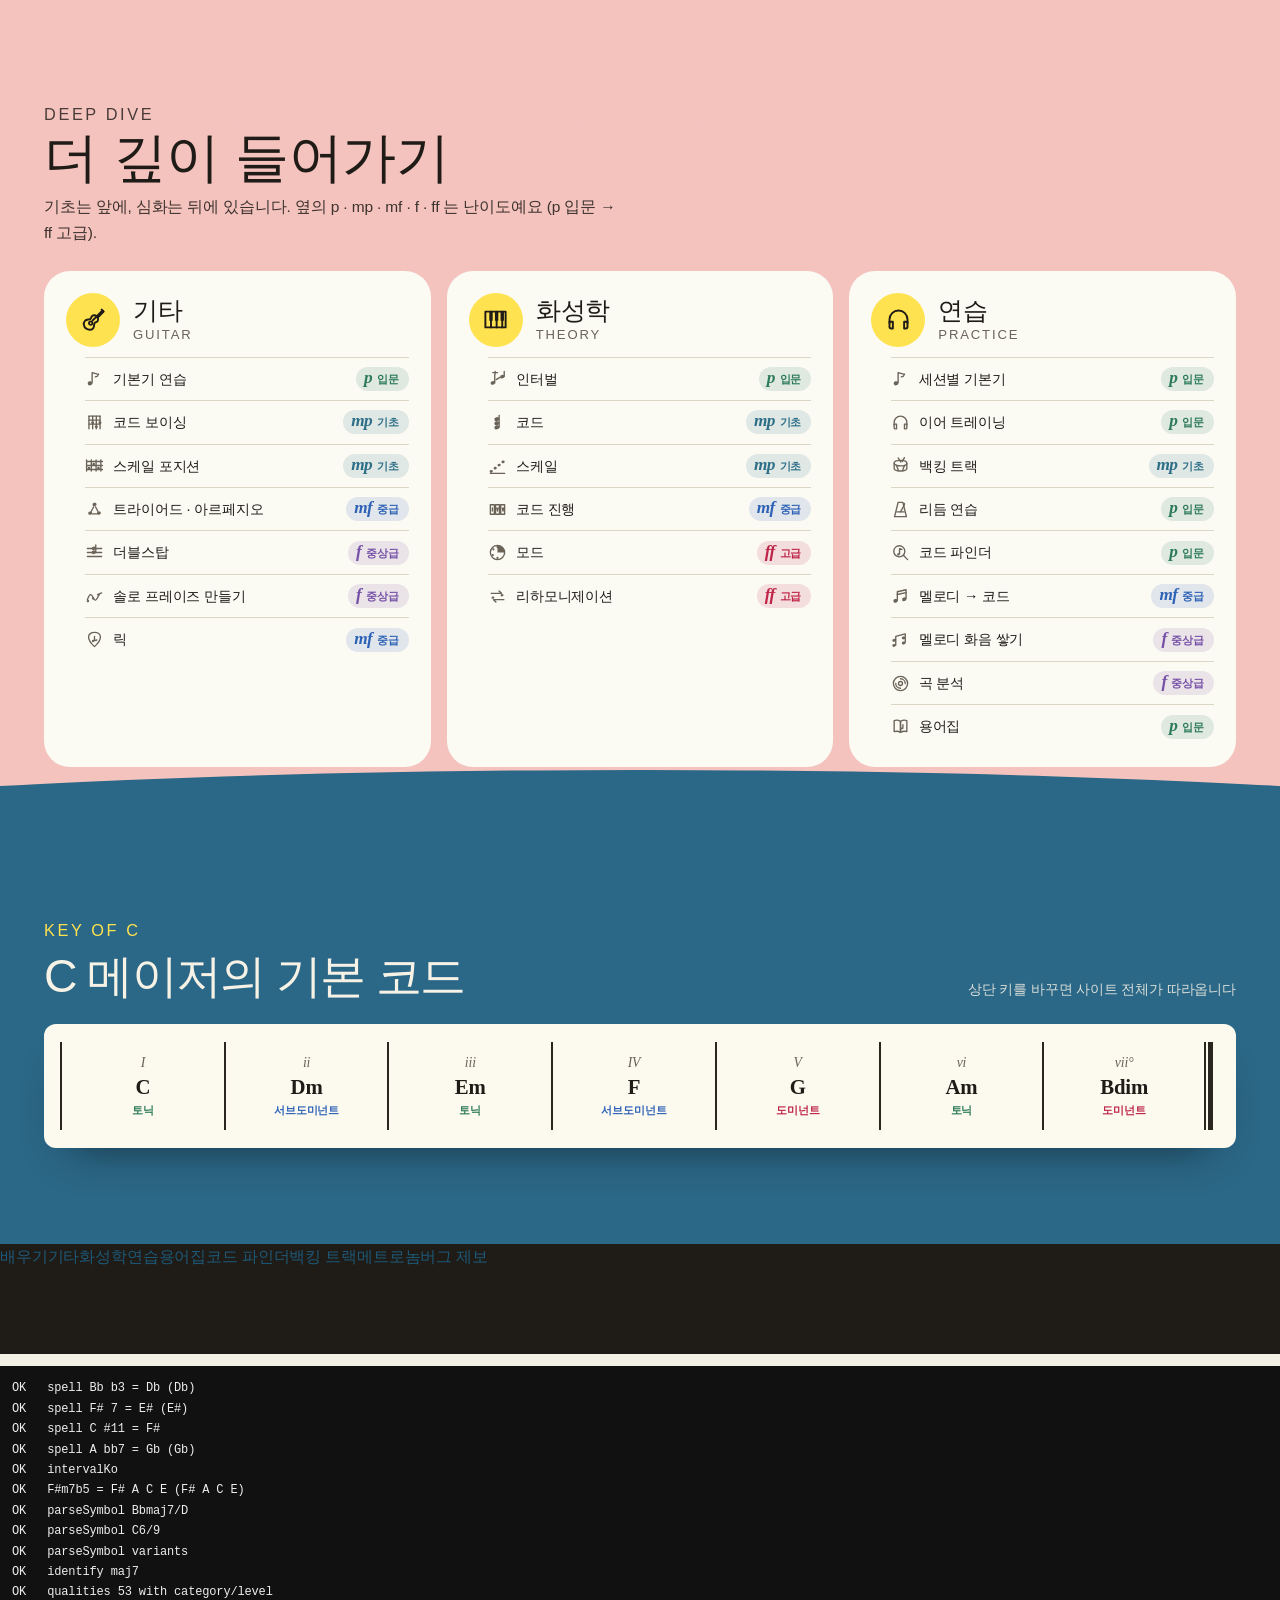
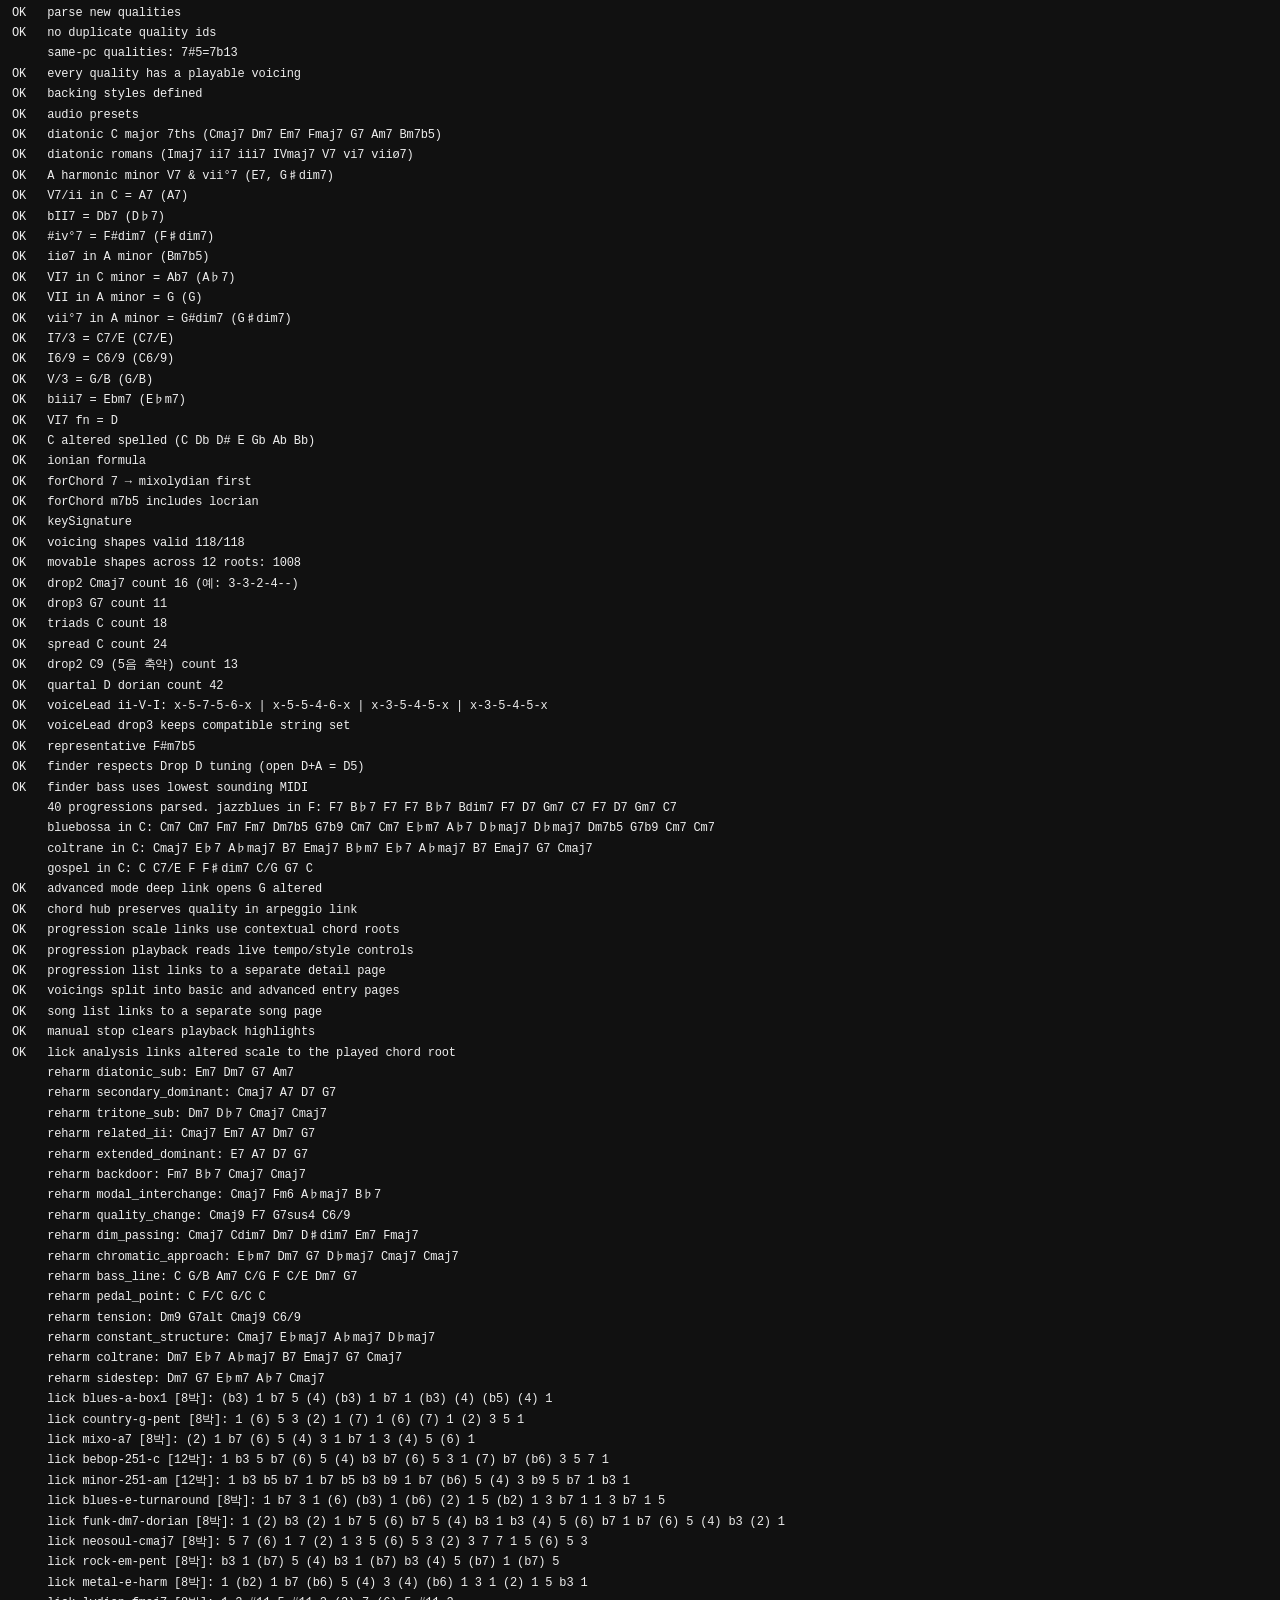
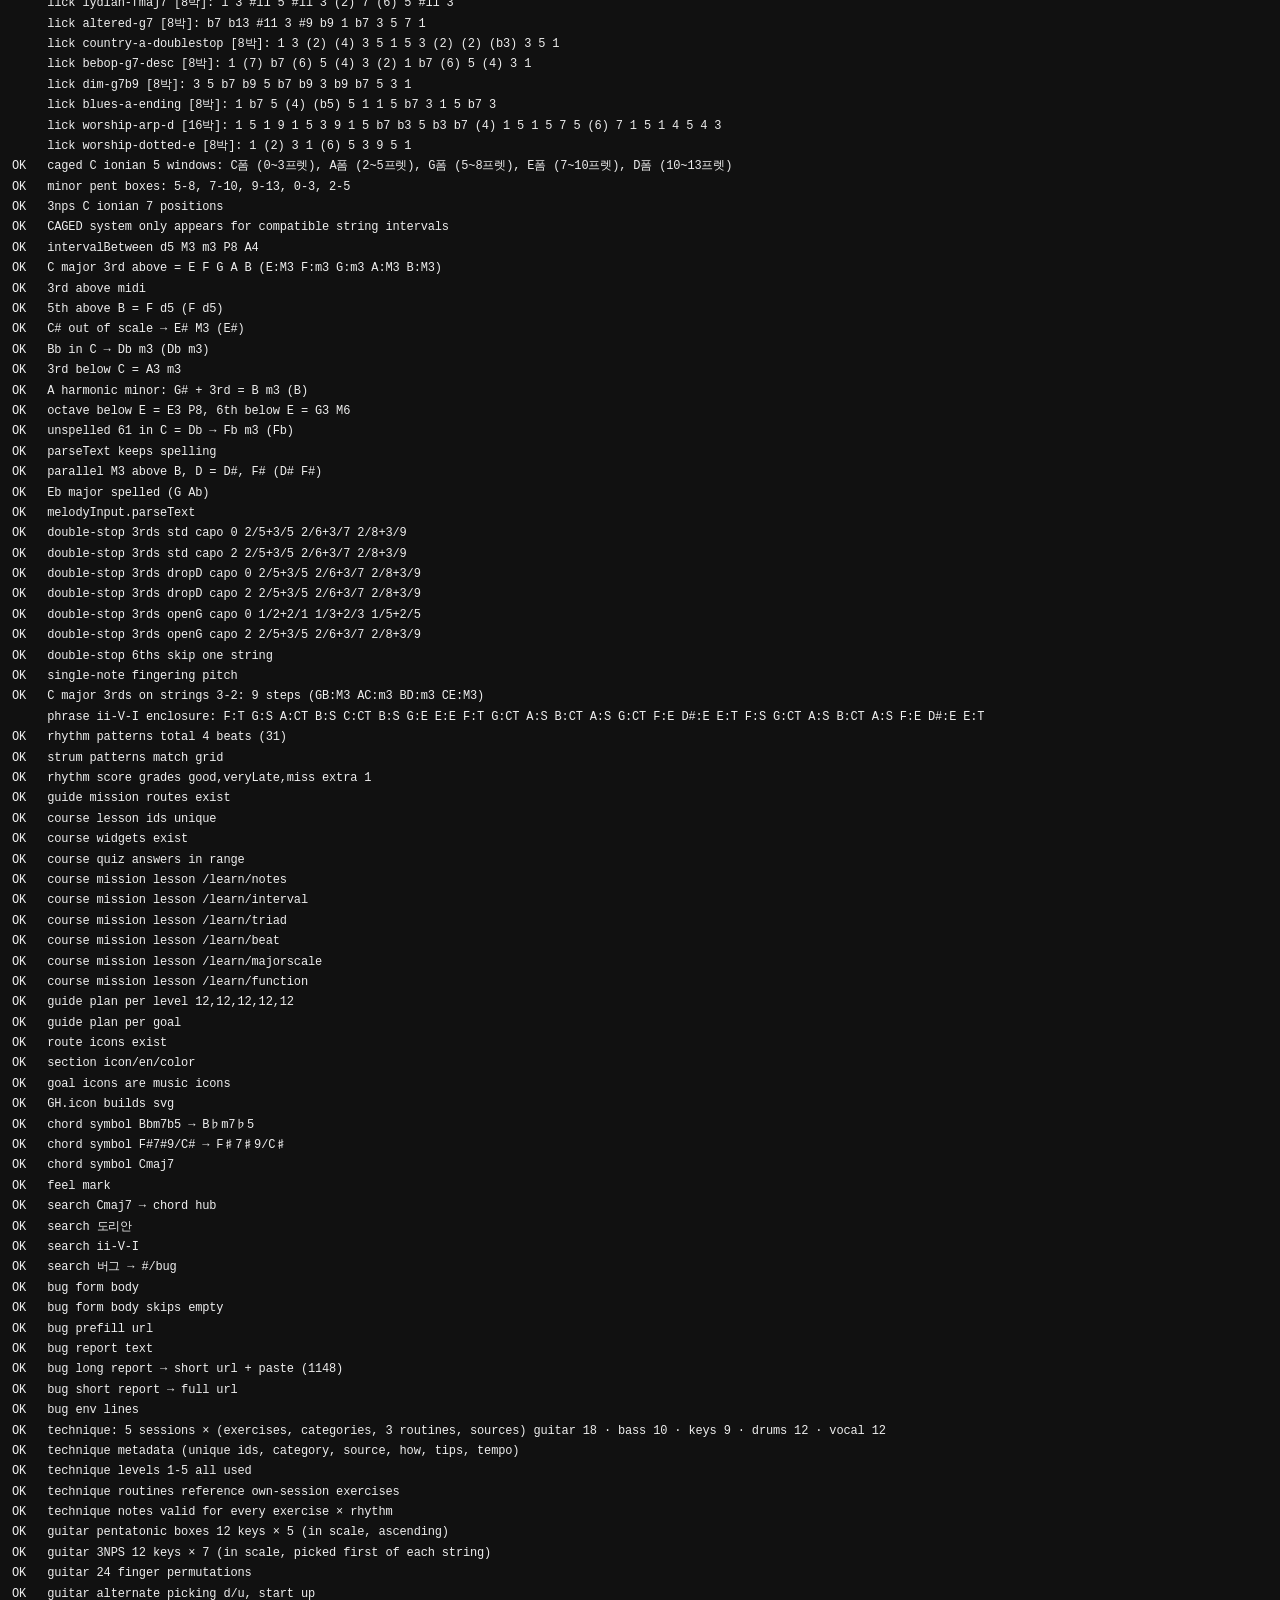
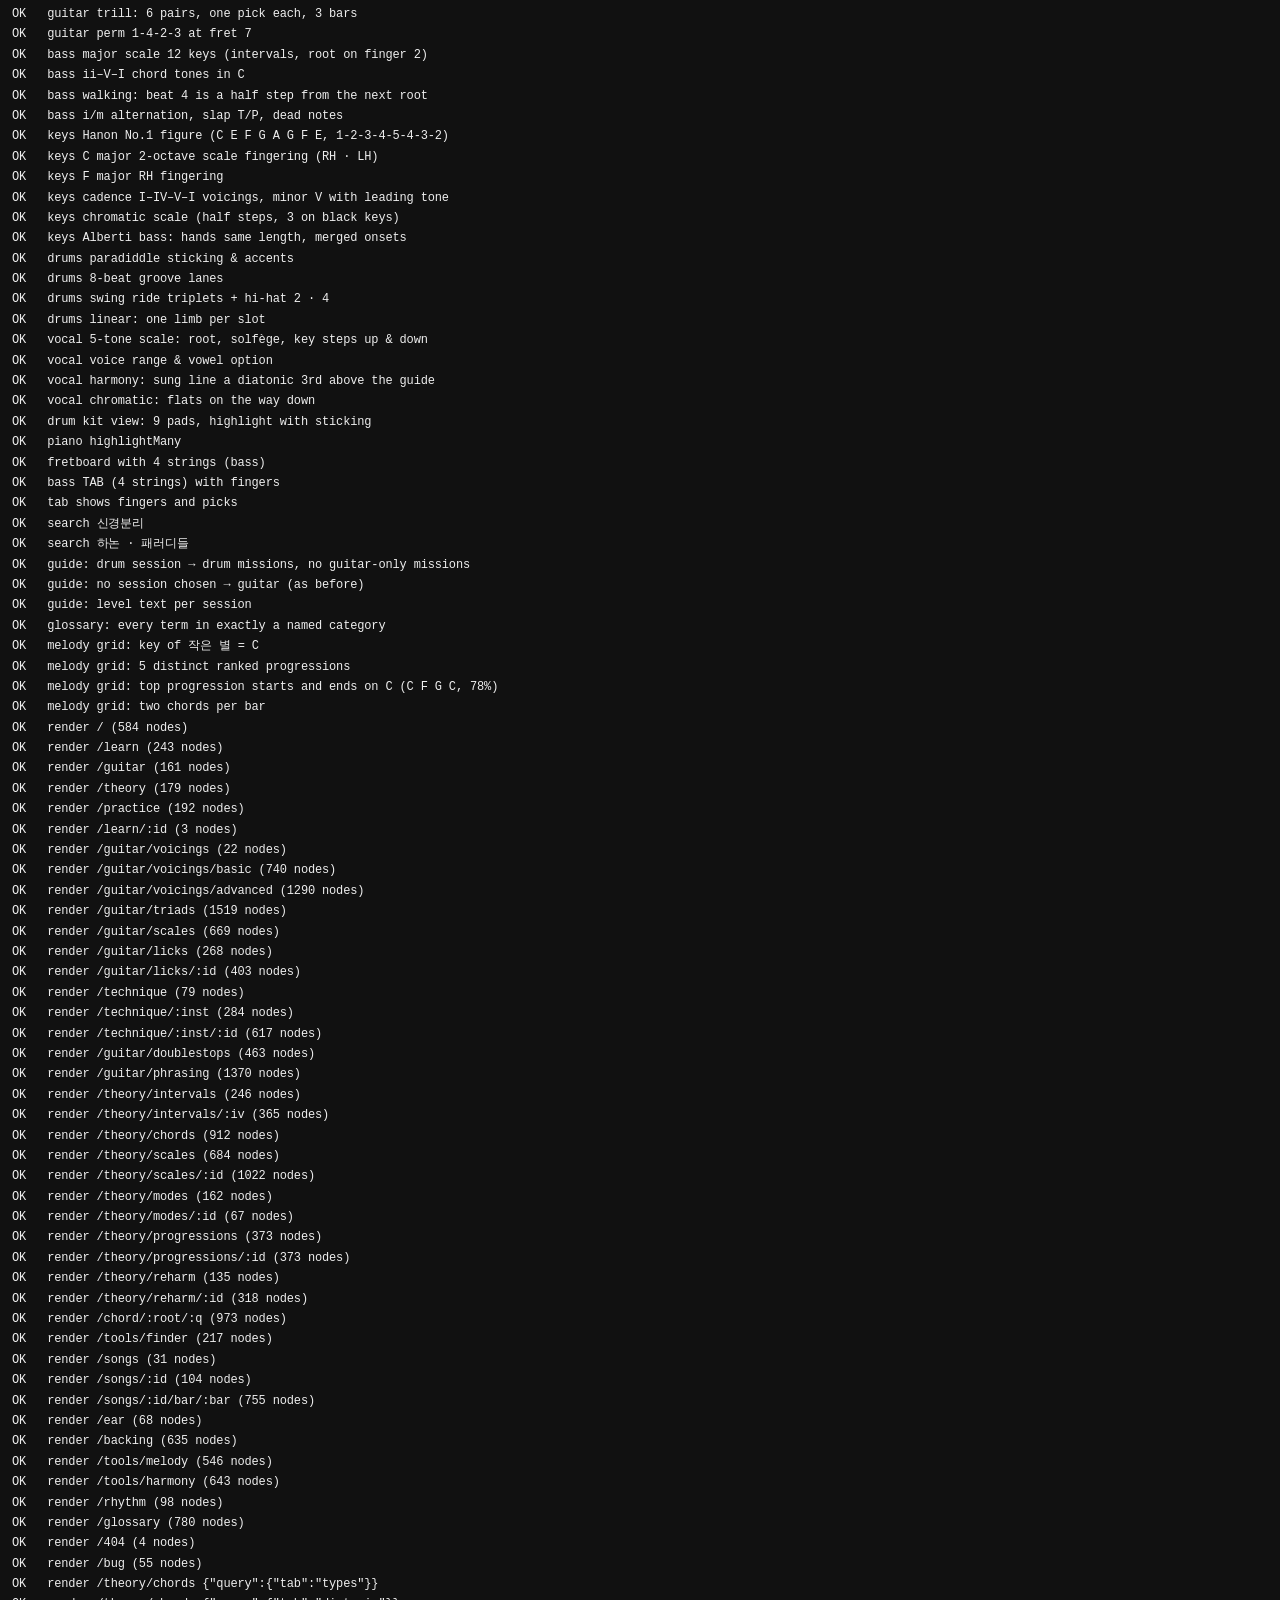
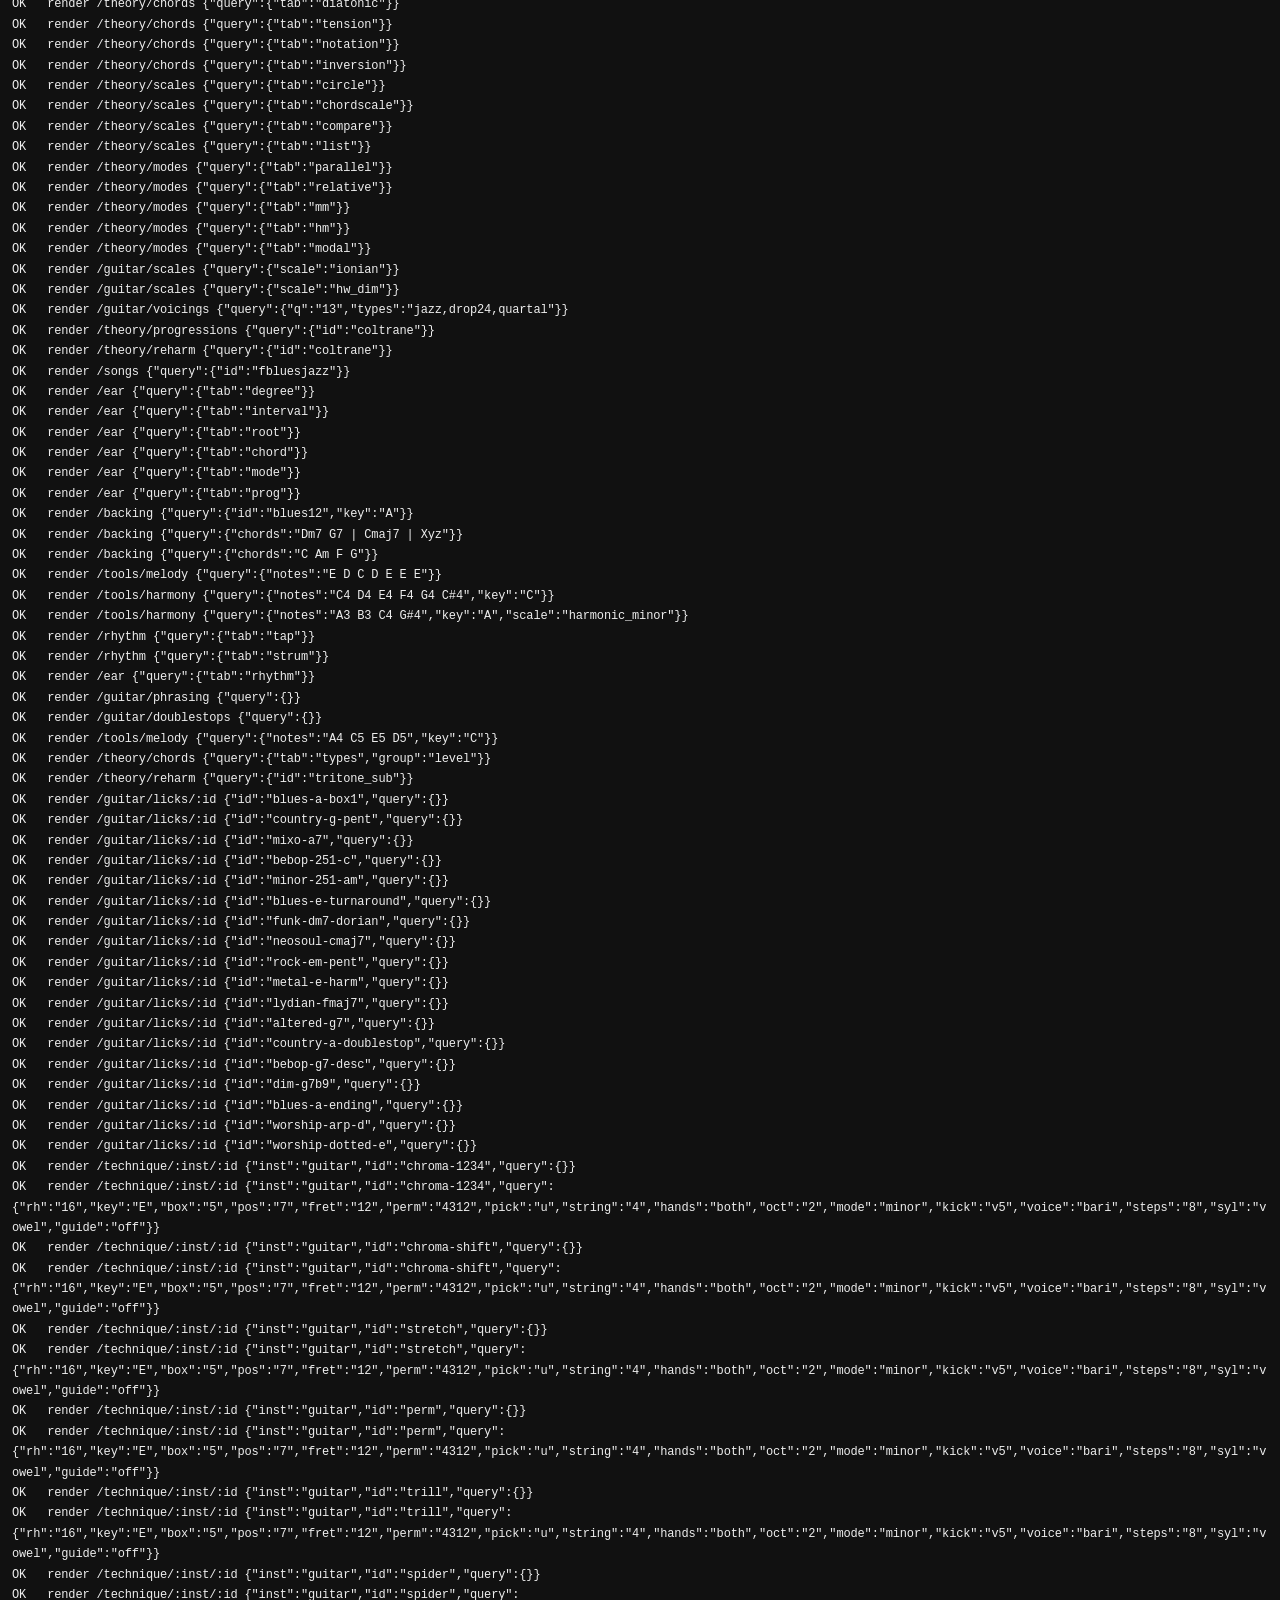
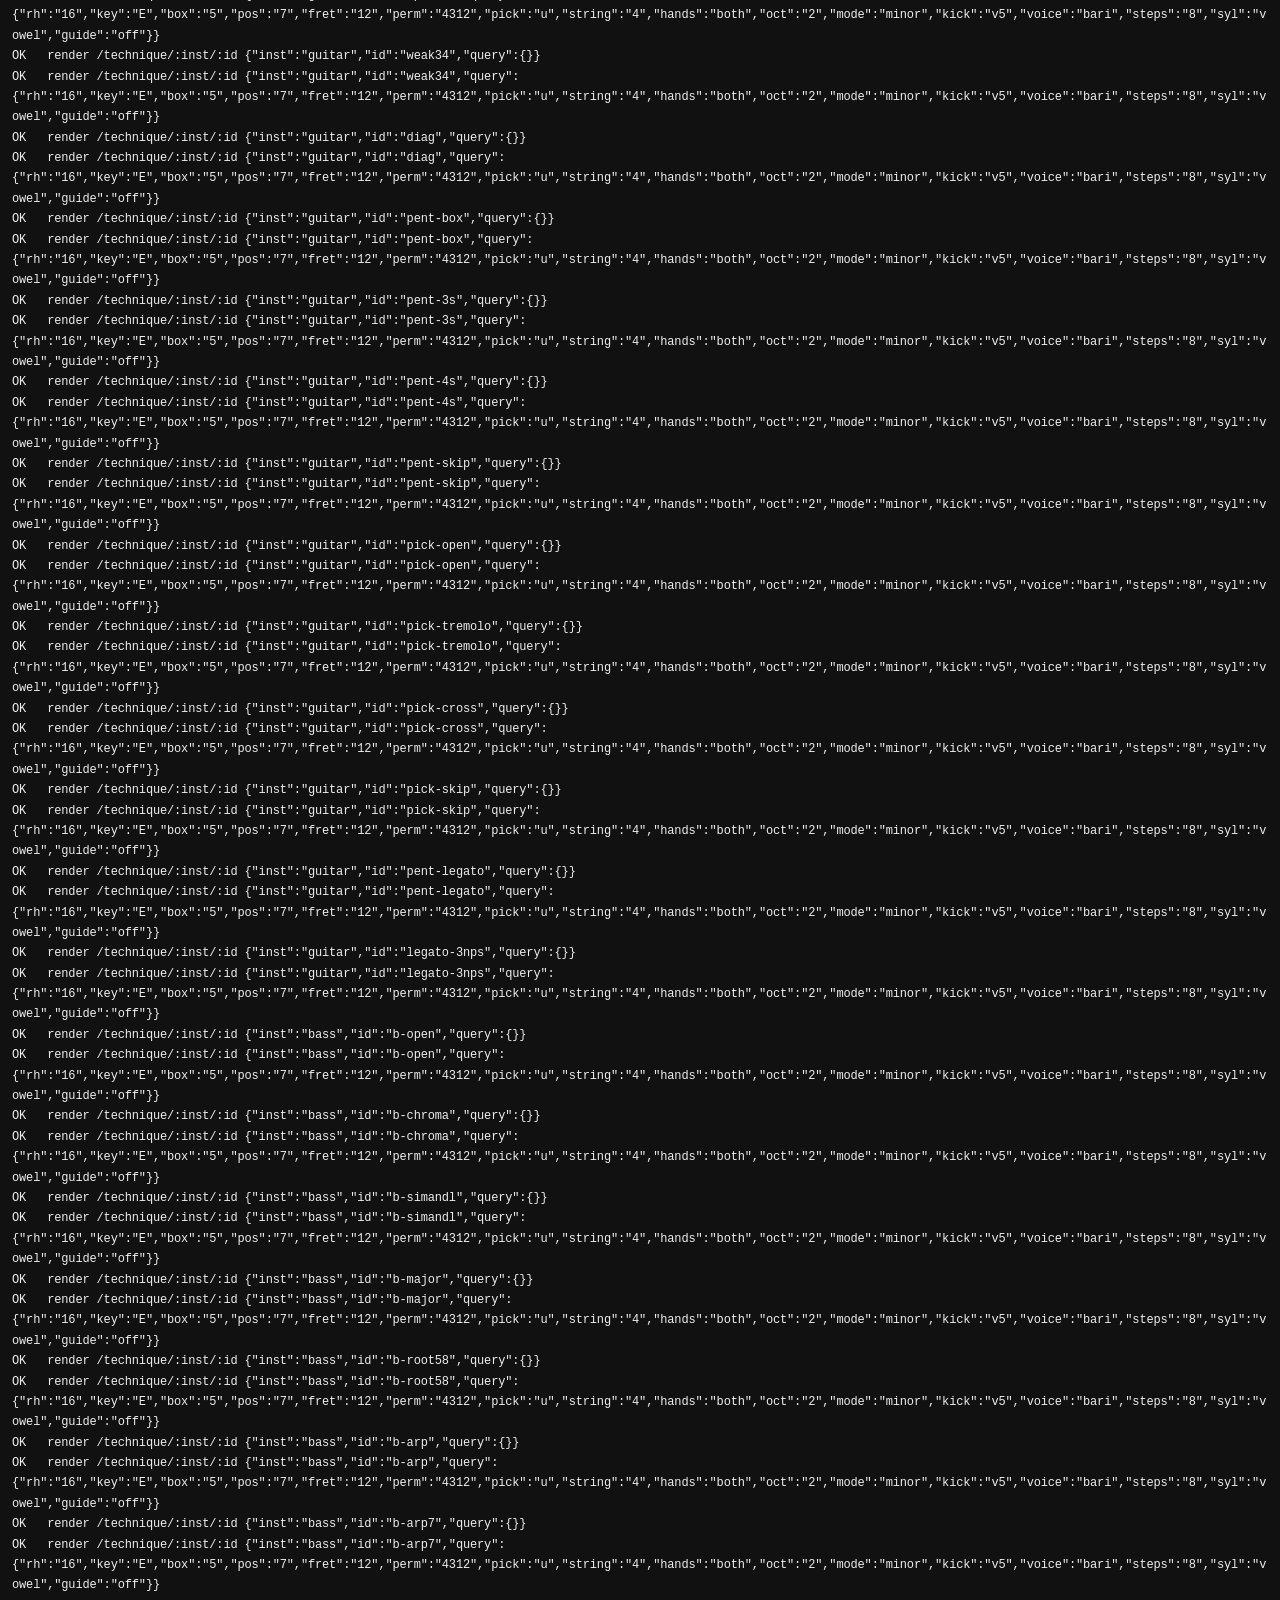
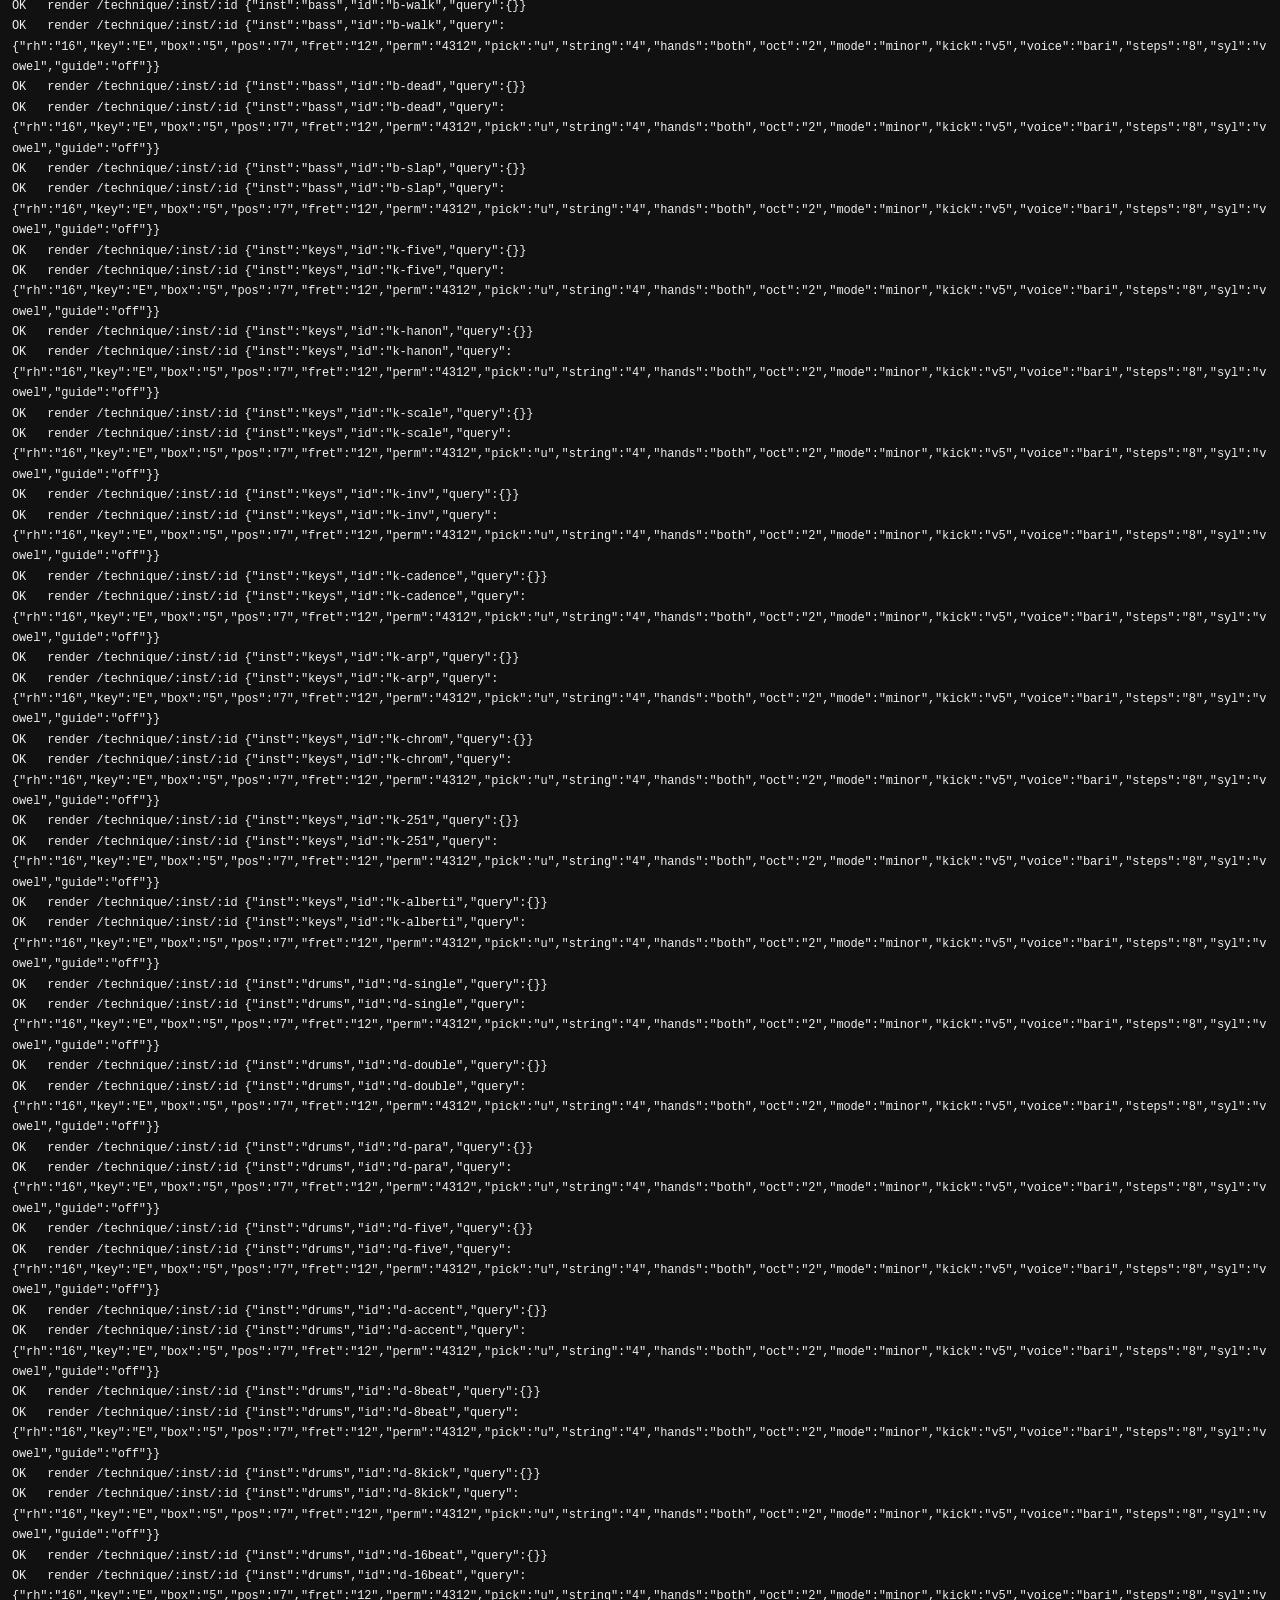
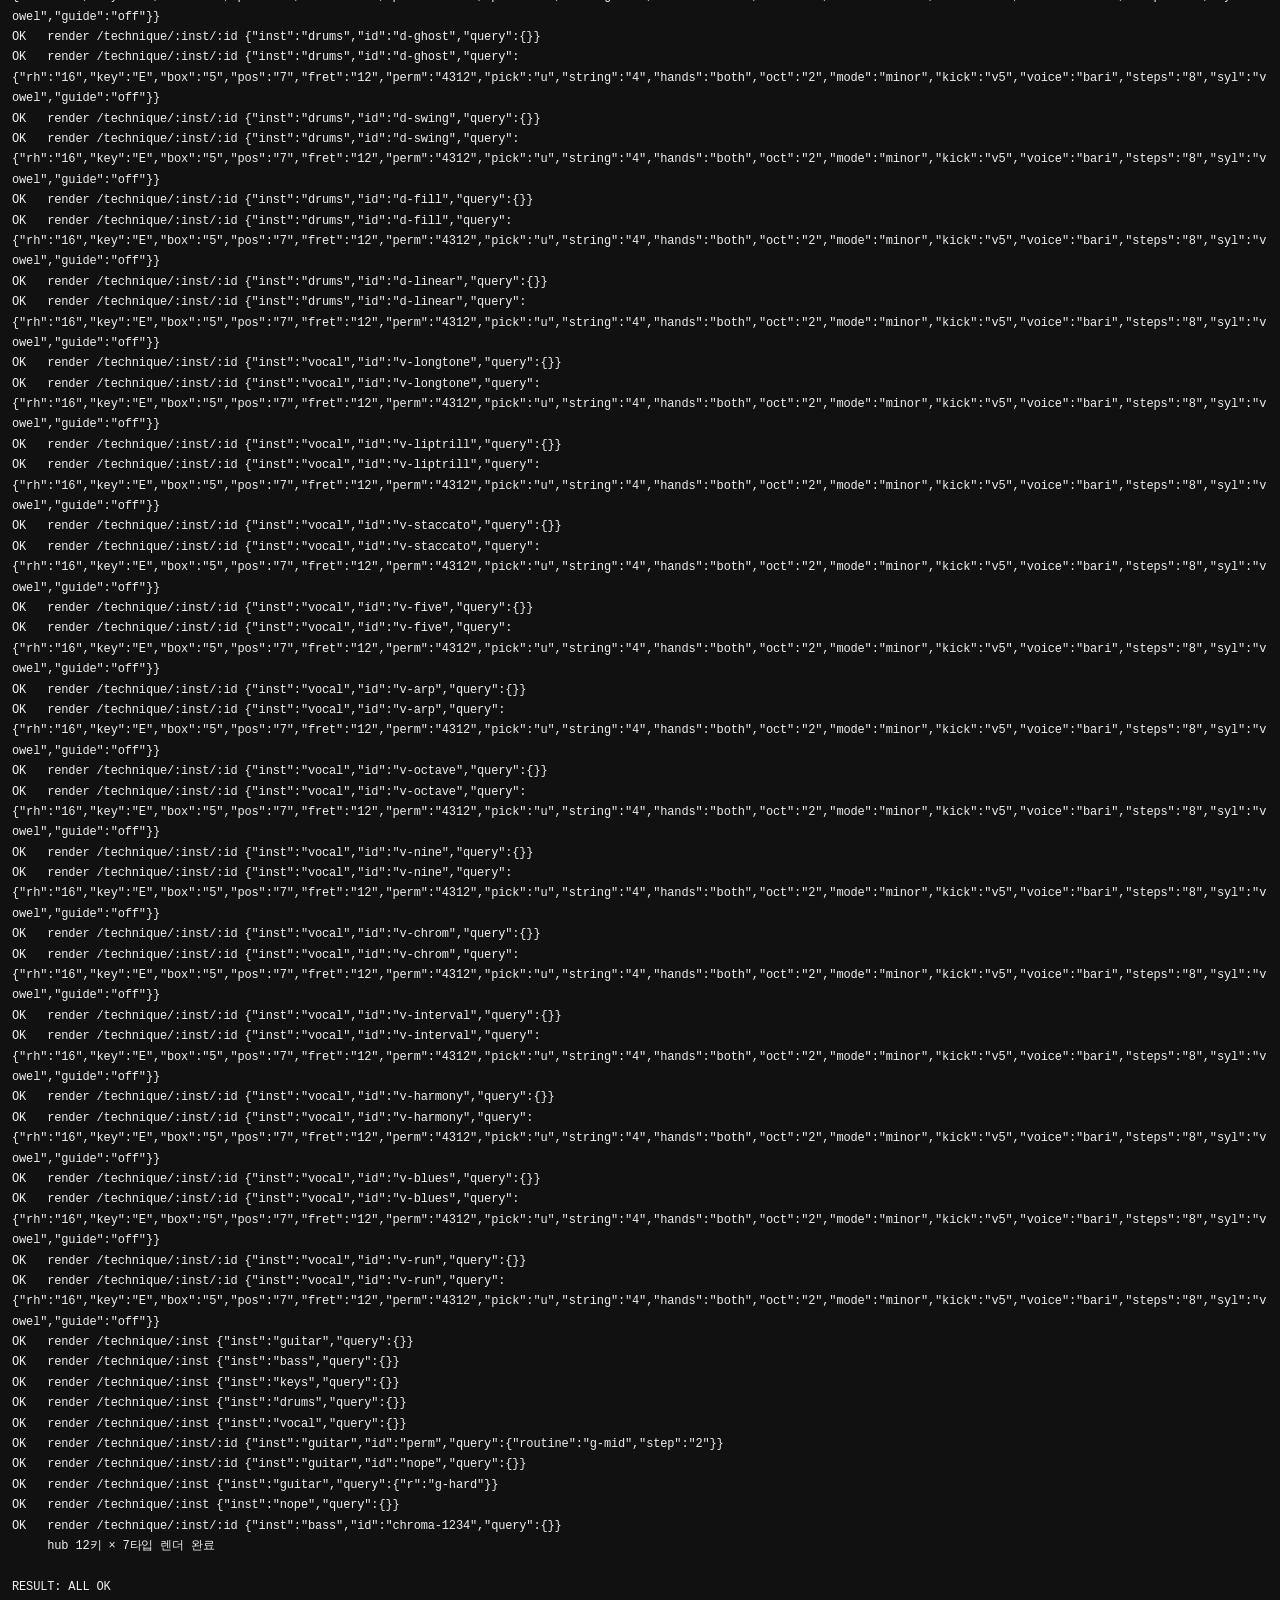
==== commit 9c3faf17: "세션별 기본기 연습 · 관심 세션 설문 · 멜로디 격자 코드 추천 · 용어집 분류 - 기본기 연습 (#/technique): 기타 18 · 베이스 10 · 키보드 9 · 드럼 12" ====
--- a/dev/check.html
+++ b/dev/check.html
@@ -36,6 +36,11 @@
 <script src="../js/data/songs.js"></script>
 <script src="../js/data/rhythms.js"></script>
 <script src="../js/data/lessons.js"></script>
+<script src="../js/data/technique.js"></script>
+<script src="../js/data/techBass.js"></script>
+<script src="../js/data/techKeys.js"></script>
+<script src="../js/data/techDrums.js"></script>
+<script src="../js/data/techVocal.js"></script>
 <script src="../js/theory/voicings.js"></script>
 <script src="../js/theory/positions.js"></script>
 <script src="../js/theory/harmony.js"></script>
@@ -53,9 +58,12 @@
 <script src="../js/render/circle.js"></script>
 <script src="../js/render/tab.js"></script>
 <script src="../js/render/staff.js"></script>
+<script src="../js/render/sheet.js"></script>
+<script src="../js/render/drumkit.js"></script>
 <script src="../js/render/rhythm.js"></script>
 <script src="../js/search.js"></script>
 <script src="../js/melodyInput.js"></script>
+<script src="../js/melodyGrid.js"></script>
 <script src="../js/guide.js"></script>
 <script src="../js/coach.js"></script>
 <script src="../js/pages/home.js"></script>
@@ -65,6 +73,7 @@
 <script src="../js/pages/guitarTriads.js"></script>
 <script src="../js/pages/guitarScales.js"></script>
 <script src="../js/pages/guitarLicks.js"></script>
+<script src="../js/pages/technique.js"></script>
 <script src="../js/pages/doublestops.js"></script>
 <script src="../js/pages/phrasing.js"></script>
 <script src="../js/pages/theoryIntervals.js"></script>
--- a/css/style.css
+++ b/css/style.css
@@ -1220,6 +1220,7 @@
 .bug-check input { flex:none; margin-top:2px; }
 .bug-env { margin:0; padding:10px 14px; border:1px dashed var(--line-strong); border-radius:12px; background:var(--bg-soft); color:var(--fg-soft); font-family:inherit; font-size:.8rem; line-height:1.65; white-space:pre-wrap; overflow-wrap:anywhere; }
 .bug-actions { display:flex; flex-wrap:wrap; align-items:center; gap:8px; }
+.bug-send.busy { opacity:.6; pointer-events:none; }
 .bug-copied { color:var(--brand); font-size:.84rem; font-weight:700; }
 .bug-help { margin:0; color:var(--fg-muted); font-size:.84rem; line-height:1.65; }
 .bug-more summary { cursor:pointer; color:var(--fg-soft); font-size:.88rem; font-weight:700; }
@@ -1231,3 +1232,175 @@
   .bug-form textarea,.bug-form input[type=text] { font-size:16px; }
   .bug-actions .btn { flex:1 1 auto; }
 }
+
+/* ---- 기본기 연습 (js/pages/technique.js) ---- */
+.tech-routine { display:grid; gap:12px; margin:18px 0; border:1.5px solid var(--ink); box-shadow:6px 6px 0 var(--ball); }
+.tech-routine-head { display:flex; align-items:baseline; gap:10px; }
+.tech-routine-head h2 { margin:0; }
+.tech-routine p { margin:0; }
+.tech-routine .btn.primary { justify-self:start; }
+.tech-steps { display:grid; gap:6px; margin:0; padding:0; list-style:none; counter-reset:tstep; }
+.tech-steps li { counter-increment:tstep; }
+.tech-steps a { display:flex; align-items:center; gap:10px; min-height:44px; padding:8px 12px; border:1px solid var(--line); border-radius:12px; background:var(--bg-soft); color:inherit; }
+.tech-steps a::before { content:counter(tstep); flex:none; width:24px; height:24px; display:grid; place-items:center; border-radius:50%; background:var(--ink); color:var(--ball); font-size:.78rem; font-weight:700; }
+.tech-steps a:hover { border-color:var(--fg-muted); }
+.tech-step-title { font-weight:700; }
+.tech-step-meta { margin-left:auto; color:var(--fg-muted); font-size:.8rem; white-space:nowrap; }
+.tech-rules ul { margin:6px 0 0; padding-left:1.2em; line-height:1.7; }
+.tech-cat-head { display:flex; align-items:center; gap:10px; }
+.tech-cat-head h2 { margin:0; }
+.tech-cat-ic { width:34px; height:34px; flex:none; display:grid; place-items:center; border-radius:50%; background:var(--ball); color:var(--ink); }
+.tech-cat-ic .ic { width:19px; height:19px; }
+.tech-cat-en { margin-left:auto; color:var(--fg-muted); font-family:var(--display); font-size:.8rem; letter-spacing:.14em; }
+.tech-card { display:grid; gap:8px; align-content:start; }
+.tech-card .title { font-weight:700; font-size:1.02rem; }
+.tech-card .desc { color:var(--fg-muted); font-size:.86rem; line-height:1.55; }
+.tech-routine-bar { position:sticky; top:calc(var(--topbar-h, 64px) + 6px); z-index:5; display:flex; flex-wrap:wrap; align-items:center; gap:10px 16px; margin:12px 0; padding:10px 14px; border:1.5px solid var(--ink); border-radius:16px; background:var(--bg-elev); box-shadow:4px 4px 0 var(--ball); }
+.tech-routine-where { display:grid; gap:4px; }
+.tech-dots { display:flex; gap:4px; }
+.tech-dots i { width:8px; height:8px; border-radius:50%; background:var(--line-strong); }
+.tech-dots i.done { background:var(--iv-5); } .tech-dots i.now { background:var(--ink); }
+.tech-timer { display:flex; align-items:center; gap:6px; font-variant-numeric:tabular-nums; }
+.tech-timer .ic { width:17px; height:17px; }
+.tech-timer-left { font-size:1.15rem; }
+.tech-timer.done .tech-timer-left { color:var(--brand); }
+.tech-routine-bar .row { margin-left:auto; }
+.tech-routine-bar .btn.pulse { animation:gh-coach-bob 1s ease-in-out 3; }
+.tech-how { margin:14px 0; padding:14px 18px; border:1px solid var(--line); border-radius:var(--radius); background:var(--bg-soft); }
+.tech-how h2 { margin:0 0 6px; font-size:1.05rem; }
+.tech-how ol { margin:0; padding-left:1.3em; line-height:1.7; }
+.tech-fingers { margin:8px 0 0; font-size:.8rem; }
+.tech-opts { align-items:flex-end; }
+.tech-perm { display:grid; gap:6px; flex-basis:100%; }
+.tech-lab { color:var(--fg-soft); font-size:.84rem; }
+.tech-perm .chip { font-variant-numeric:tabular-nums; }
+.tech-play-opts { gap:6px 14px; }
+.tech-chk { display:inline-flex; align-items:center; gap:6px; color:var(--fg); font-size:.9rem; }
+.tech-trainer { display:flex; flex-wrap:wrap; align-items:center; gap:6px 8px; margin:4px 0 10px; padding:10px 12px; border:1px dashed var(--line-strong); border-radius:12px; font-size:.88rem; }
+.tech-status { margin:6px 0 12px; min-height:1.6em; color:var(--fg-soft); font-weight:700; font-variant-numeric:tabular-nums; }
+.tech-status.count { color:var(--brand); font-family:var(--display); font-size:1.35rem; letter-spacing:.06em; }
+.tech-tab { display:grid; gap:10px; }
+.tech-tab-row svg.tab { margin:0; }
+svg.tab .finger { fill:var(--brand); font-family:var(--sans, inherit); font-size:9px; font-weight:700; paint-order:normal; stroke:none; }
+svg.tab .pick { fill:none; stroke:var(--fg-soft); stroke-width:1.3; stroke-linecap:round; stroke-linejoin:round; }
+svg.tab .trip { fill:var(--fg-muted); font-size:9px; font-style:italic; }
+.tech-note { margin:8px 0 0; font-size:.8rem; }
+.tech-record { display:grid; gap:8px; }
+.tech-record-list p { margin:0 0 6px; }
+.tech-tips { margin:0; padding-left:1.2em; line-height:1.7; }
+@media (max-width:600px) {
+  .tech-routine-bar { top:calc(var(--topbar-h, 58px) + 4px); padding:8px 12px; }
+  .tech-routine-bar .row { margin-left:0; width:100%; }
+  .tech-routine-bar .row .btn { flex:1 1 auto; }
+  .tech-step-meta { font-size:.74rem; }
+  .tech-cat-en { display:none; }
+}
+/* 세션 고르기 · 악보 · 드럼 킷 · 건반 손 색 */
+.tech-insts { margin:18px 0; }
+.tech-inst { display:flex; gap:14px; align-items:flex-start; }
+.tech-inst-ic { width:48px; height:48px; flex:none; display:grid; place-items:center; border:1.5px solid var(--ink); border-radius:50%; background:var(--ball); color:var(--ink); }
+.tech-inst-ic .ic { width:24px; height:24px; }
+.tech-inst-body { display:grid; gap:5px; min-width:0; }
+.tech-inst .title { font-size:1.1rem; }
+.tech-inst .desc { color:var(--fg-soft); font-size:.88rem; line-height:1.5; }
+.tech-inst-meta { color:var(--fg-muted); font-size:.78rem; }
+.tech-inst-chips { display:flex; flex-wrap:wrap; gap:7px; margin:4px 0 12px; }
+.tech-inst-chips .chip { display:inline-flex; align-items:center; gap:6px; }
+.tech-inst-chips .chip .ic { width:15px; height:15px; }
+.tech-inst-chips .chip.active { border-color:var(--ink); background:var(--ink); color:var(--bg); }
+.tech-method { margin:6px 0 0; padding-left:1.3em; line-height:1.7; }
+.tech-sources { margin:0 0 8px; padding-left:1.2em; line-height:1.75; }
+.tech-src { margin:10px 0 0; color:var(--fg-soft); font-size:.86rem; }
+.tech-notation { display:grid; gap:12px; }
+.tech-sheet { min-width:0; }
+.staff-box.sheet { overflow-x:auto; padding:8px 6px; border:1.5px solid var(--ink-line); border-radius:var(--radius-sm); background:#FFFDF6; }
+.staff-box.sheet svg { display:block; margin:0 auto; }
+.staff-box.sheet .cur path,.staff-box.sheet .cur rect { fill:var(--brand) !important; stroke:var(--brand) !important; }
+.staff-box.sheet text.sheet-fg { font:700 11px var(--sans, sans-serif); fill:#B4432F; }
+.staff-box.sheet text.sheet-ly { font:600 12px var(--sans, sans-serif); fill:#2A2622; }
+.staff-box.sheet text.sheet-st { font:700 11px var(--sans, sans-serif); fill:#23607F; letter-spacing:.02em; }
+.tech-piano svg.piano { max-width:760px; margin:0 auto; }
+svg.piano g.hand-r rect.white.on,svg.piano g.hand-r rect.black.on { fill:#FFE24F; }
+svg.piano g.hand-l rect.white.on,svg.piano g.hand-l rect.black.on { fill:#9CC6DA; }
+svg.piano g.hand-r text.onkey,svg.piano g.hand-l text.onkey,svg.piano g.hand-r text.onblack,svg.piano g.hand-l text.onblack { fill:#1F1B17; }
+svg.piano g.current rect.white,svg.piano g.current rect.black { fill:var(--brand) !important; }
+svg.piano g.current text { fill:#fff !important; }
+.tech-kit { max-width:520px; margin:0 auto; }
+svg.drumkit { width:100%; height:auto; display:block; }
+svg.drumkit .kit-pad { cursor:pointer; outline:none; }
+svg.drumkit .kit-shell { fill:color-mix(in srgb,var(--ink) 16%,var(--bg-elev)); stroke:none; }
+svg.drumkit .drum .kit-fill { fill:#FFFDF6; stroke:none; }
+svg.drumkit .cym .kit-fill { fill:#EBCB6B; stroke:none; }
+svg.drumkit .kit-pedal .kit-fill { fill:var(--bg-soft); }
+svg.drumkit .kit-ink { fill:none; stroke:var(--ink); stroke-width:1.4; stroke-linecap:round; }
+svg.drumkit .kit-ink.thin { stroke-width:.8; opacity:.55; }
+svg.drumkit text.kit-name { fill:var(--fg-soft); font:600 9.5px var(--sans, sans-serif); text-anchor:middle; pointer-events:none; }
+svg.drumkit text.kit-hand { fill:#fff; font:800 13px var(--sans, sans-serif); text-anchor:middle; pointer-events:none; }
+svg.drumkit .kit-pad.cur .kit-fill { fill:var(--brand); }
+svg.drumkit .kit-pad.cym.cur .kit-fill { fill:#D98A1E; }
+svg.drumkit .kit-pad:focus-visible .kit-ink { stroke:var(--brand); stroke-width:2.4; }
+svg.drumkit .kit-pad.hit { animation:gh-pulse .32s ease; transform-box:fill-box; transform-origin:center; }
+svg.tab text.fret.dead { fill:var(--fg-muted); }
+.onboard-note { margin:4px 0 0; padding:8px 12px; border-radius:12px; background:var(--bg-soft); color:var(--fg-soft); font-size:.84rem; line-height:1.55; }
+.guide-session-ask { display:flex; align-items:center; gap:8px; width:100%; margin:10px 0 0; padding:10px 14px; border:1.5px dashed var(--ink); border-radius:14px; background:var(--bg-elev); color:var(--fg); font:inherit; font-size:.88rem; font-weight:700; text-align:left; cursor:pointer; }
+.guide-session-ask .ic { width:16px; height:16px; flex:none; color:var(--brand); }
+@media (prefers-color-scheme:dark) { :root:not([data-theme="light"]) .staff-box.sheet { background:#FFFDF6; } }
+svg.tab text.pick-txt { fill:var(--fg-soft); font-family:var(--sans, inherit); font-size:9.5px; font-weight:700; paint-order:normal; stroke:none; }
+/* 용어집 분류 */
+.gloss-cats .chip { font-size:.84rem; }
+.gloss-group { margin:22px 0 0; }
+.gloss-head { display:flex; align-items:baseline; gap:6px; margin:0 0 8px; font-size:1.15rem; }
+.gloss-head .muted { font-size:.85rem; font-weight:500; }
+/* ---- 멜로디 격자 (js/melodyGrid.js) ---- */
+.mg-mode { display:flex; gap:6px; margin:6px 0 14px; }
+.mg-mode .chip.active { border-color:var(--ink); background:var(--ink); color:var(--bg); }
+.mg-tools { align-items:flex-end; }
+.mg-len { display:grid; gap:6px; }
+.mgrid-scroll { overflow-x:auto; border:1.5px solid var(--ink-line); border-radius:var(--radius-sm); background:#FFFDF6; -webkit-overflow-scrolling:touch; }
+svg.mgrid { display:block; user-select:none; -webkit-user-select:none; cursor:crosshair; }
+svg.mgrid .mg-row { fill:#FFFDF6; }
+svg.mgrid .mg-row.inkey { fill:#F7F1DE; }
+svg.mgrid .mg-row.tonic { fill:#F9E4D8; }
+svg.mgrid .mg-row.black { fill:#EDE7D6; }
+svg.mgrid .mg-row.black.inkey { fill:#E6DDC6; }
+svg.mgrid .mg-hint.ct { fill:rgba(46,140,90,.16); }
+svg.mgrid .mg-hint.tn { fill:rgba(35,96,127,.12); }
+svg.mgrid .mg-v { stroke:rgba(42,38,34,.1); stroke-width:1; }
+svg.mgrid .mg-v.beat { stroke:rgba(42,38,34,.26); }
+svg.mgrid .mg-v.bar { stroke:#2A2622; stroke-width:1.4; }
+svg.mgrid text.mg-lab { fill:#6f685e; font:600 9.5px var(--sans, sans-serif); text-anchor:end; dominant-baseline:central; cursor:pointer; }
+svg.mgrid text.mg-lab.c { fill:#2A2622; font-weight:800; }
+svg.mgrid text.mg-bar { fill:#8d867a; font:700 9px var(--sans, sans-serif); }
+svg.mgrid text.mg-chord { fill:#B4432F; font:800 12px var(--sans, sans-serif); }
+svg.mgrid .mg-note rect { fill:#D8452C; stroke:#2A2622; stroke-width:1.2; }
+svg.mgrid .mg-note text { fill:#fff; font:800 9.5px var(--sans, sans-serif); dominant-baseline:central; pointer-events:none; }
+svg.mgrid .mg-harm { fill:none; stroke-width:2; stroke-dasharray:4 2; }
+svg.mgrid .mg-harm.v1 { stroke:#23607F; } svg.mgrid .mg-harm.v2 { stroke:#7A5BA6; } svg.mgrid .mg-harm.v3 { stroke:#2E8C5A; } svg.mgrid .mg-harm.v4 { stroke:#C27A12; }
+svg.mgrid .mg-play { stroke:#D8452C; stroke-width:2.2; pointer-events:none; }
+.mg-hintchk { margin-top:8px; }
+.mg-progs { display:grid; gap:10px; margin:0; padding:0; list-style:none; }
+.mg-prog { border:1px solid var(--line); border-radius:var(--radius); background:var(--bg-elev); overflow:hidden; }
+.mg-prog.active { border:1.5px solid var(--ink); box-shadow:5px 5px 0 var(--ball); }
+.mg-prog-pick { display:flex; flex-wrap:wrap; align-items:center; gap:10px; width:100%; padding:12px 14px 6px; border:0; background:none; color:inherit; font:inherit; text-align:left; cursor:pointer; }
+.mg-rank { flex:none; width:40px; height:40px; display:grid; place-items:center; border-radius:50%; background:var(--ink); color:var(--ball); font-weight:800; font-size:.9rem; }
+.mg-prog.active .mg-rank { background:var(--brand); color:#fff; }
+.mg-prog-chords { display:flex; flex-wrap:wrap; gap:6px; flex:1; min-width:0; }
+.mg-pc { display:grid; min-width:56px; padding:5px 9px; border:1px solid var(--line-strong); border-radius:10px; background:var(--bg); text-align:center; line-height:1.25; }
+.mg-pc b { font-size:.95rem; } .mg-pc small { color:var(--fg-muted); font-size:.72rem; }
+.mg-fit { margin-left:auto; color:var(--brand); font-weight:800; white-space:nowrap; }
+.mg-prog-meta { display:flex; flex-wrap:wrap; align-items:center; gap:6px; padding:0 14px 12px 64px; }
+.mg-prog-meta .btn { margin-left:auto; }
+.mg-rooms { display:grid; grid-template-columns:repeat(auto-fill,minmax(min(100%,300px),1fr)); gap:10px; margin-top:12px; }
+.mg-room { display:grid; gap:6px; padding:12px 14px; border:1px solid var(--line); border-radius:var(--radius); background:var(--bg-elev); }
+.mg-room-head { display:flex; align-items:baseline; gap:8px; flex-wrap:wrap; }
+.mg-bar-no { color:var(--fg-muted); font-size:.78rem; }
+.mg-room-chord { font-weight:800; font-size:1.1rem; color:inherit; }
+.mg-room-line { display:flex; flex-wrap:wrap; align-items:center; gap:5px; font-size:.86rem; }
+.mg-room-line .tech-lab { flex-basis:100%; font-size:.76rem; }
+.mg-voices { display:grid; gap:6px; margin-bottom:6px; }
+.staff-box.sheet text.sheet-ch { font:800 14px var(--sans, sans-serif); fill:#B4432F; }
+@media (max-width:600px) {
+  .mg-prog-meta { padding-left:14px; }
+  .mg-prog-meta .btn { margin-left:0; }
+  .mg-fit { margin-left:0; }
+}
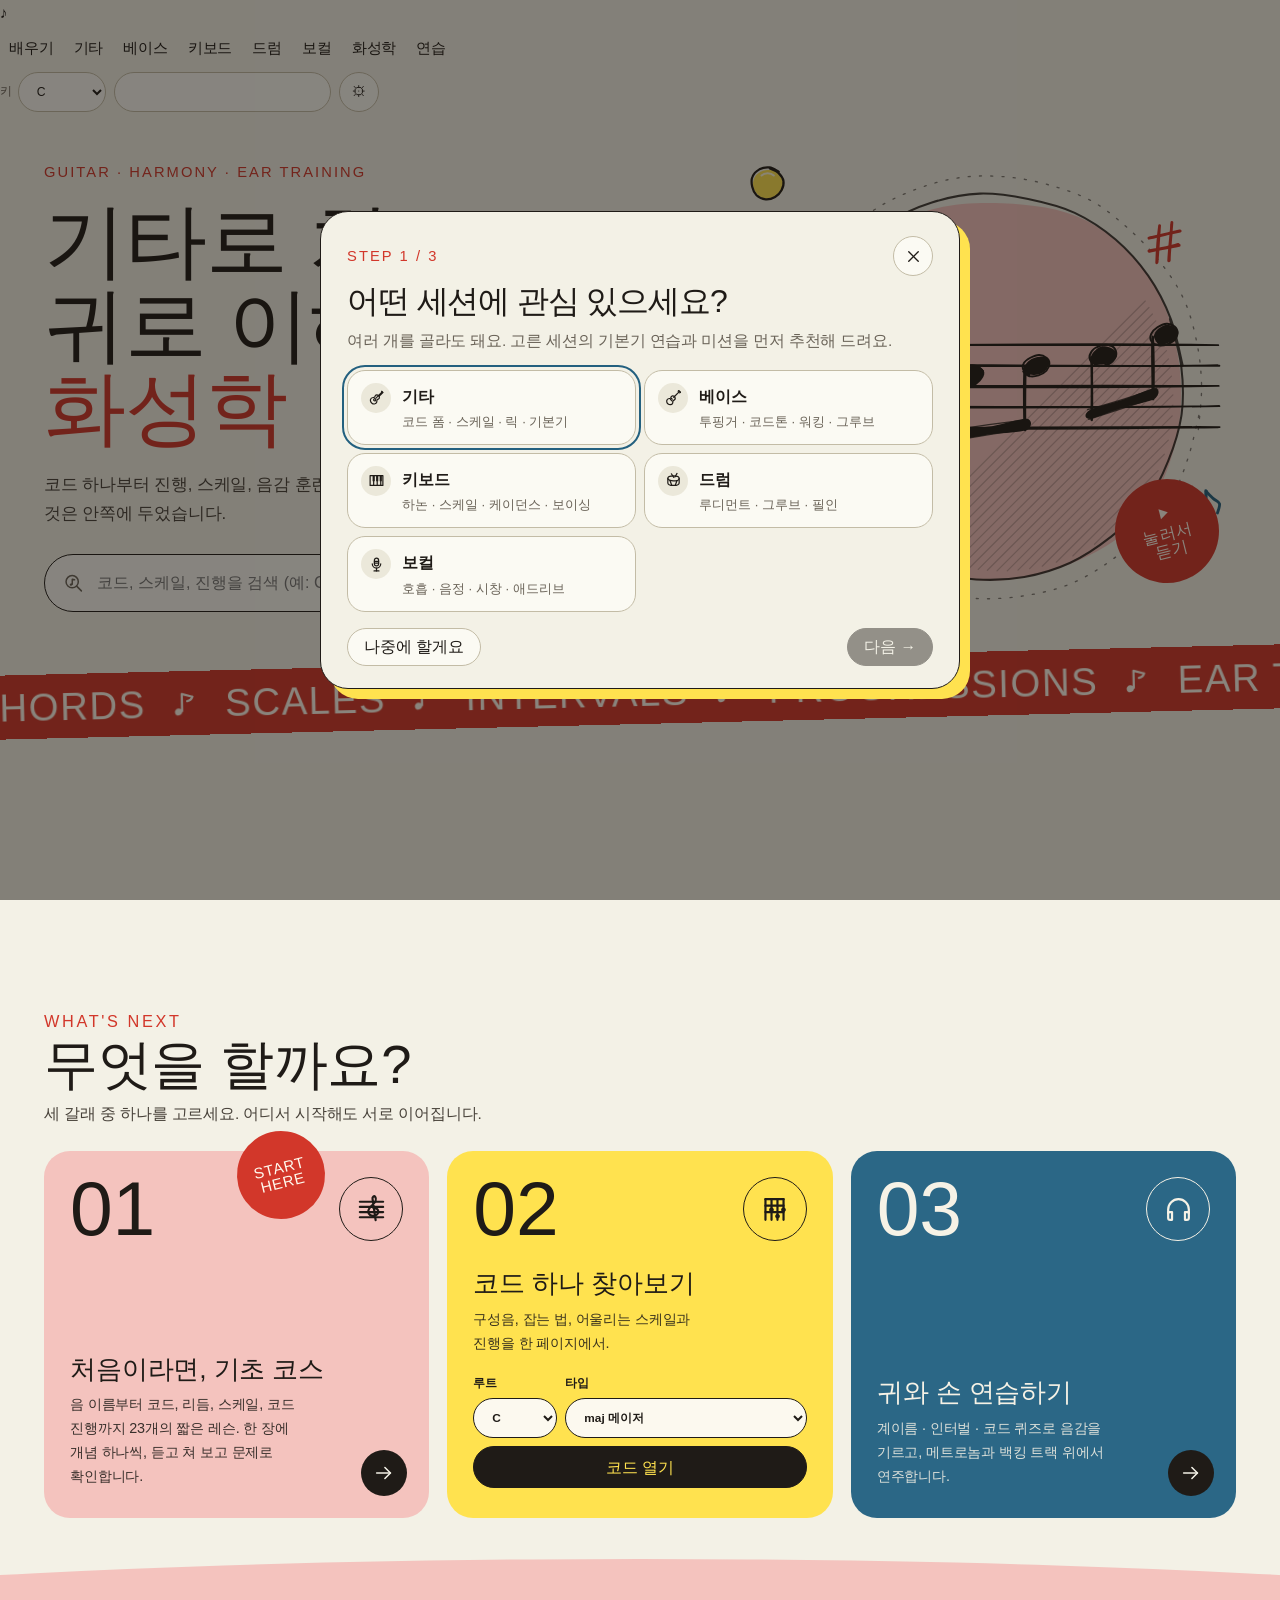
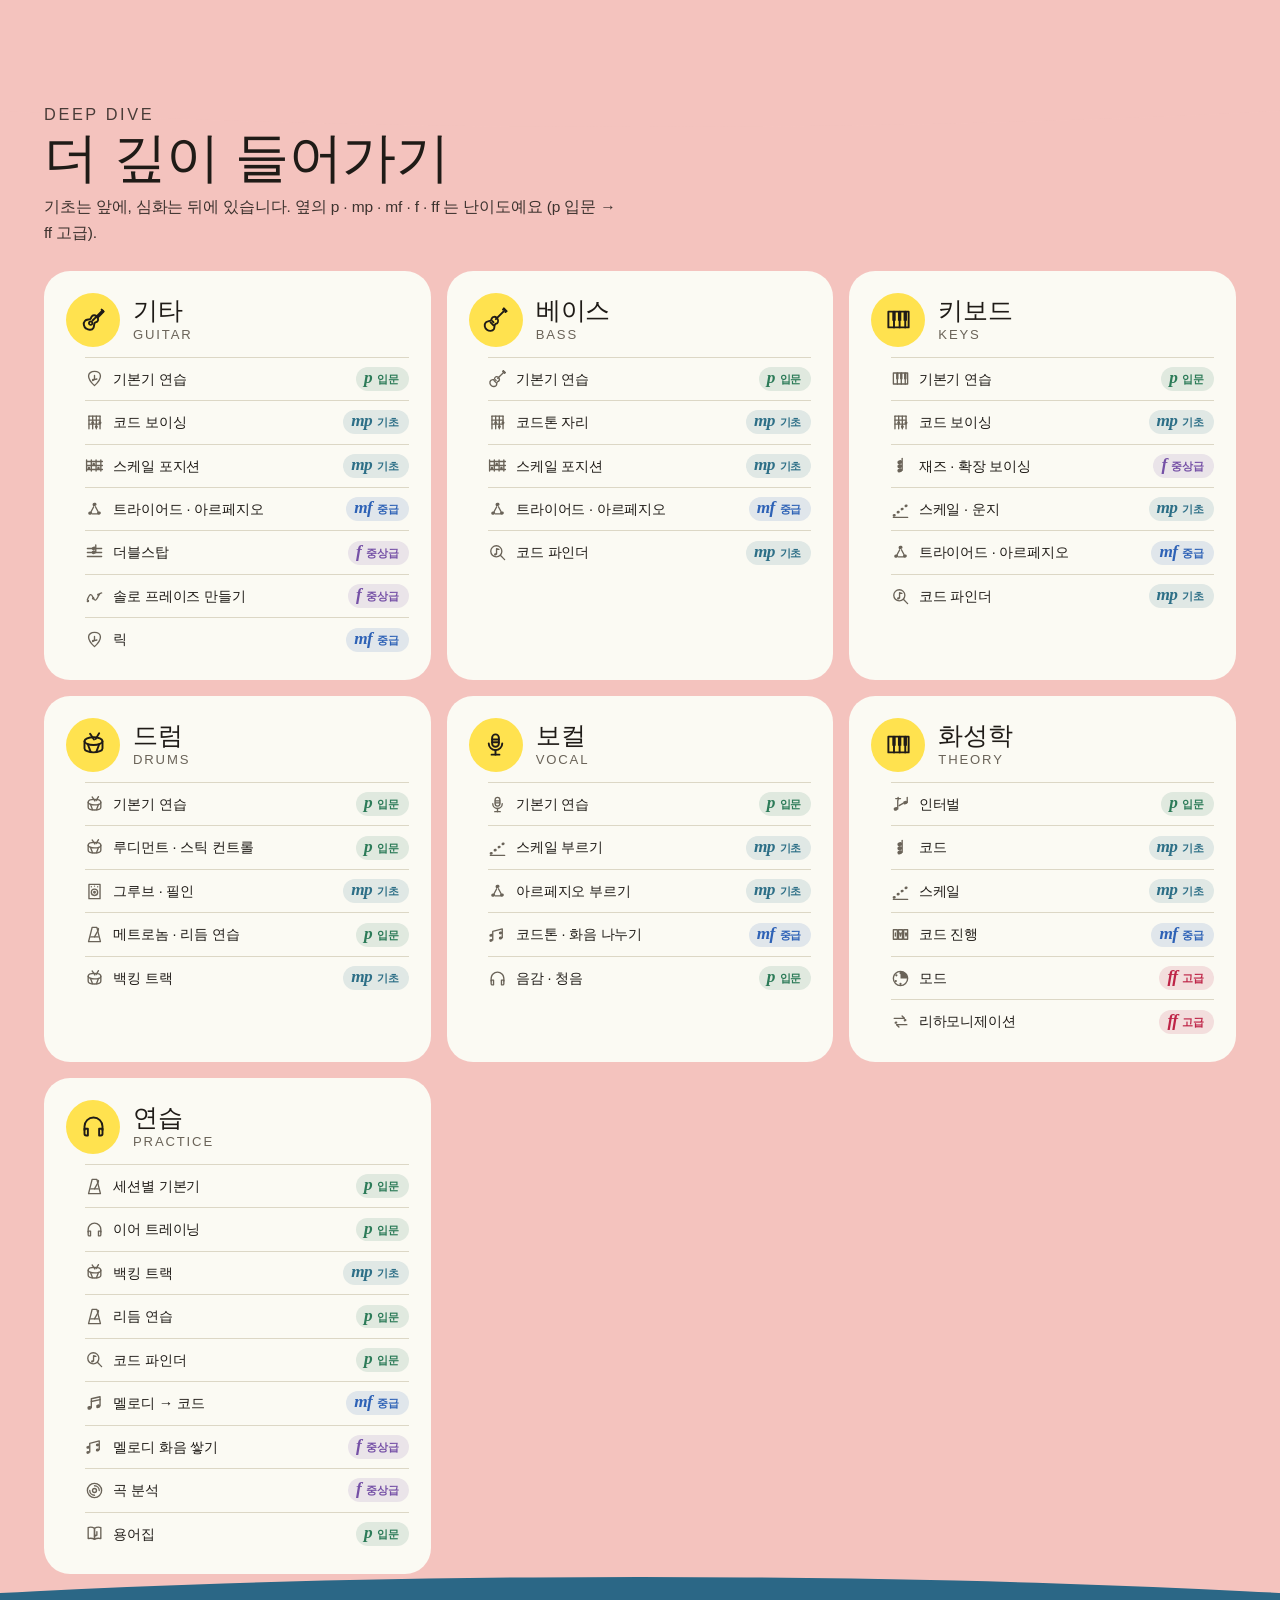
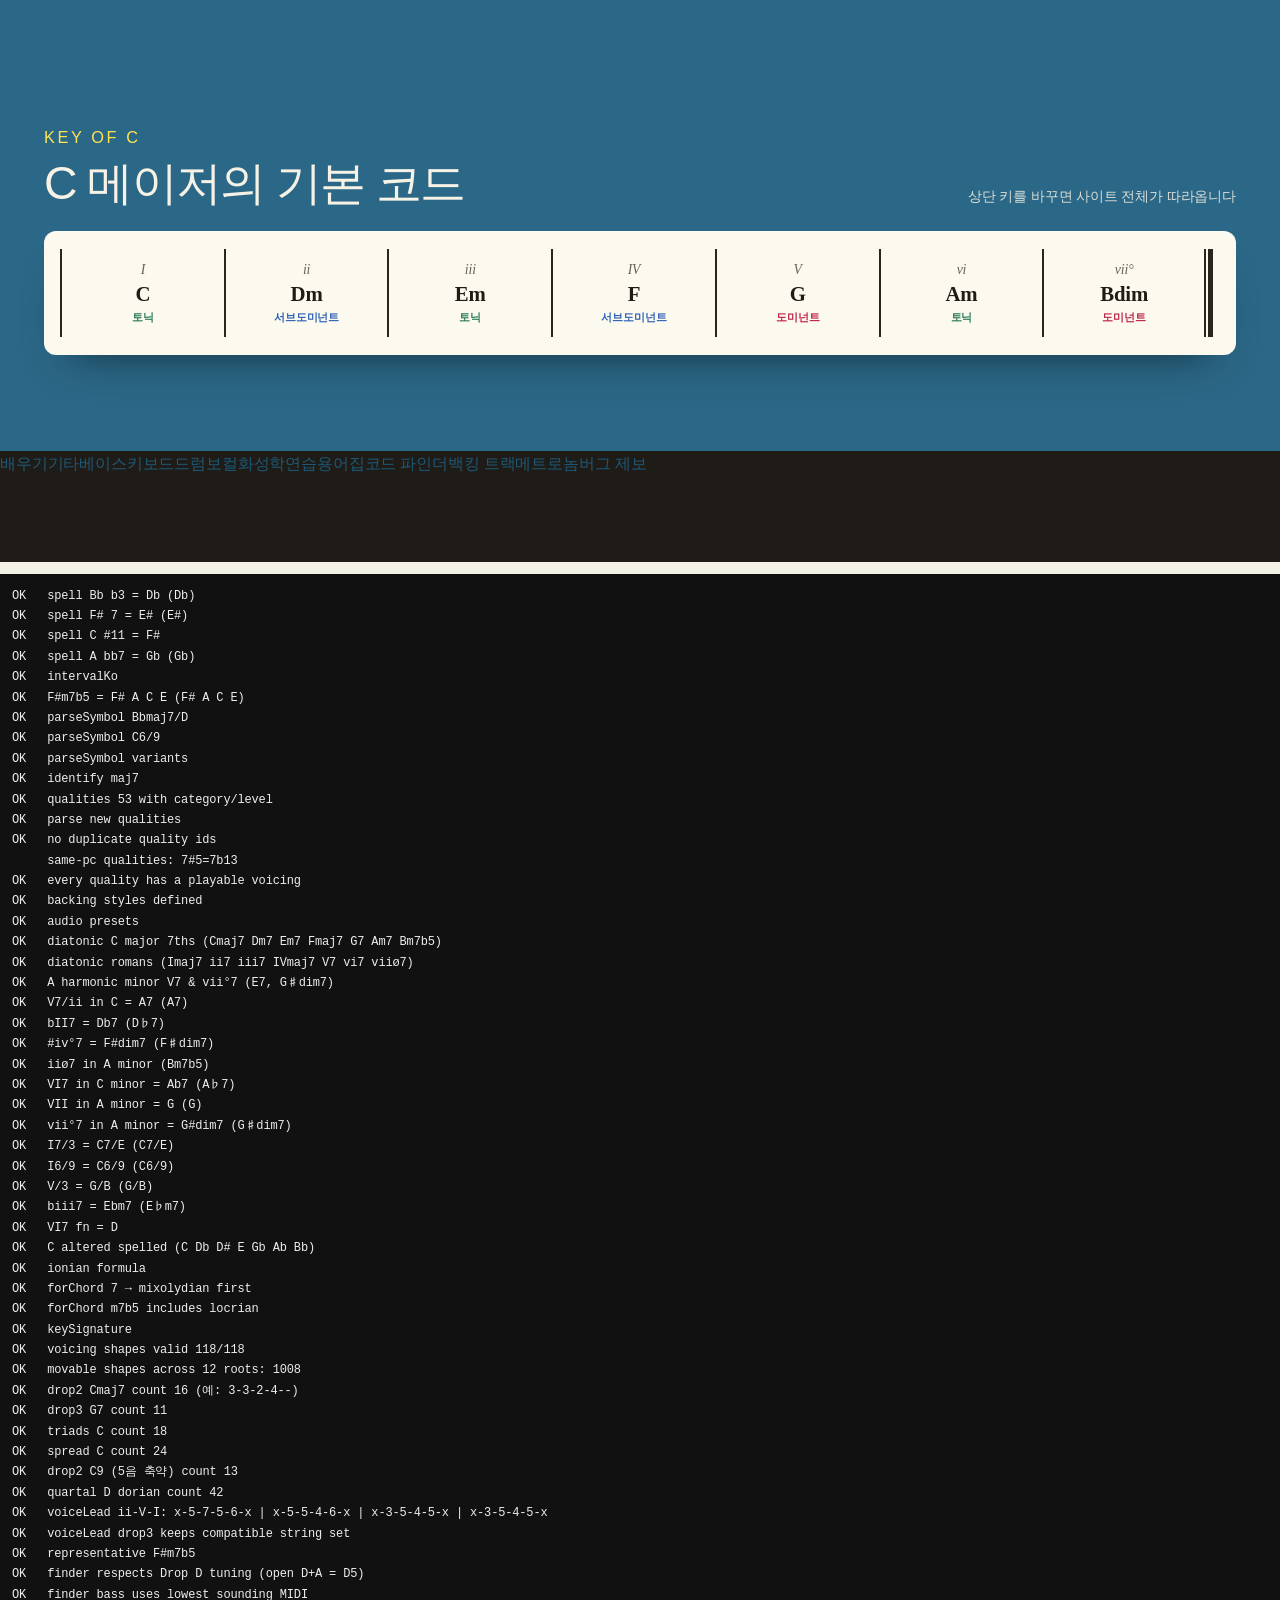
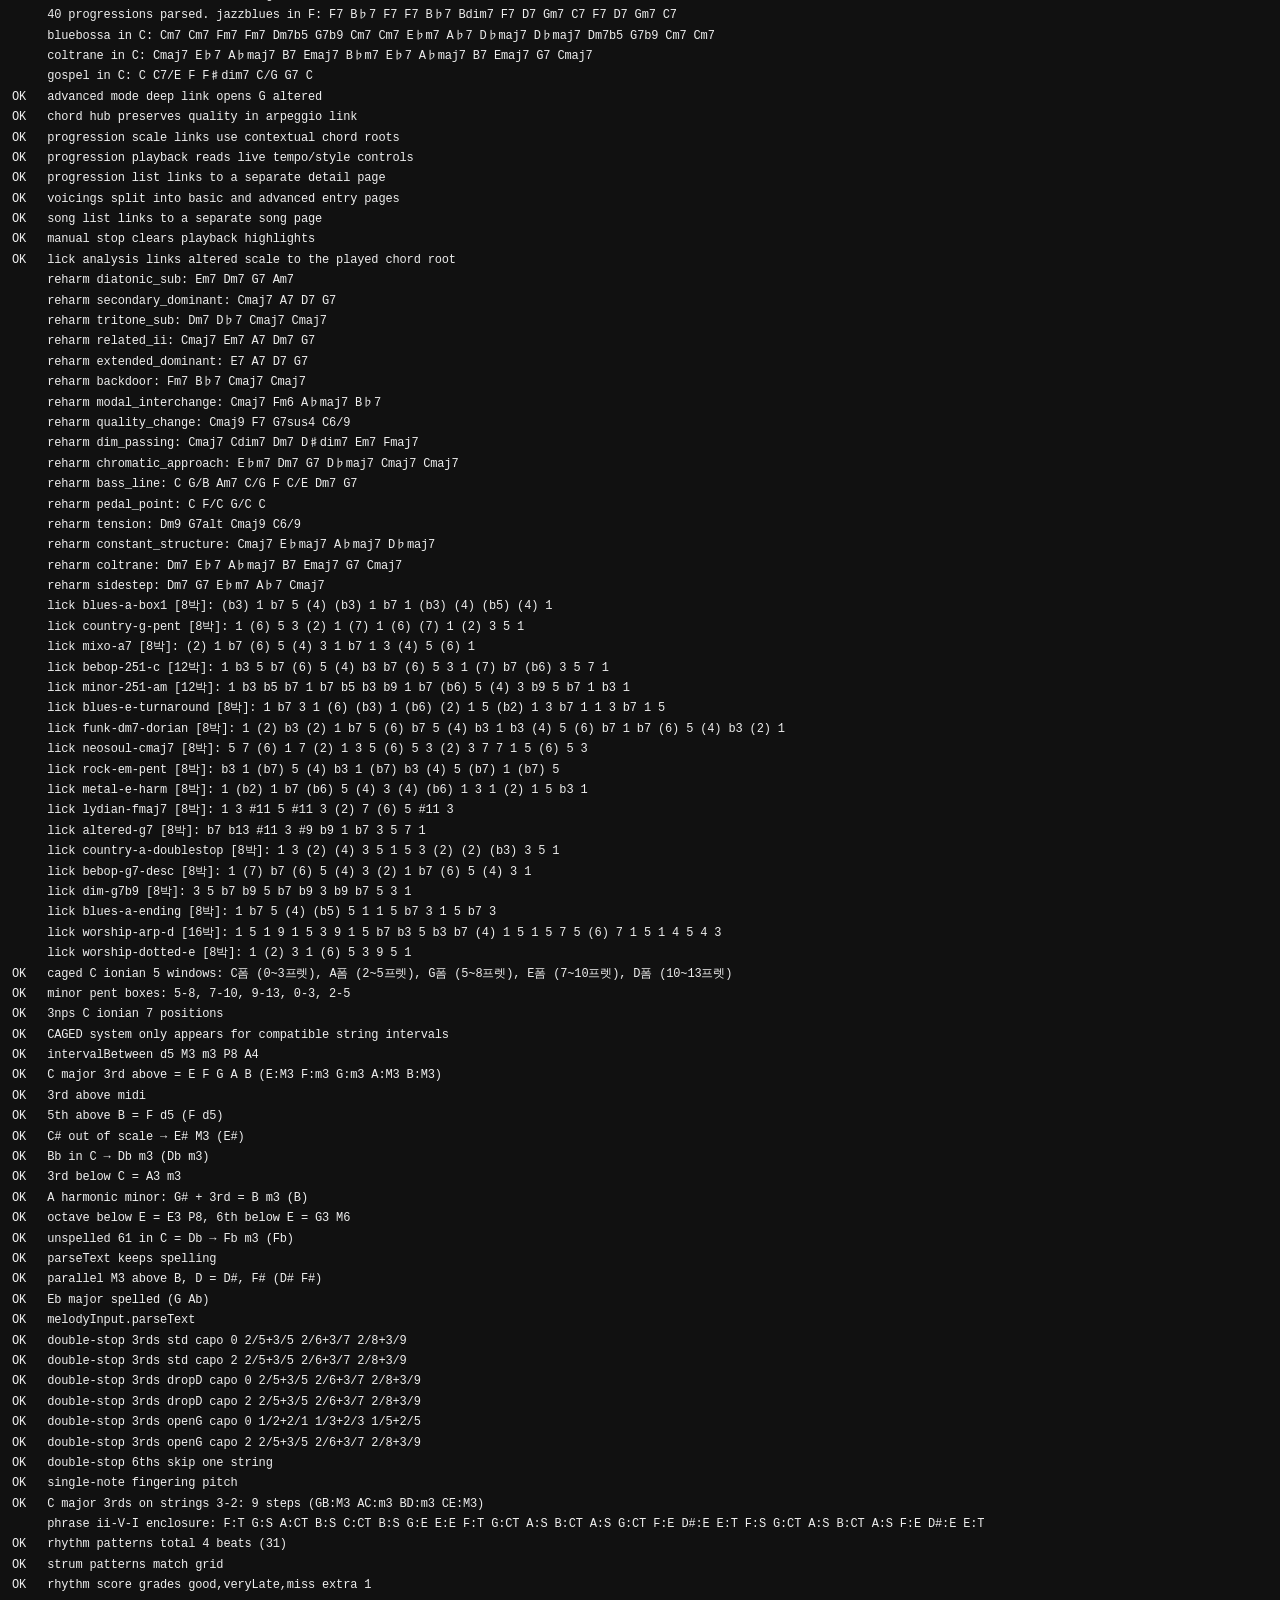
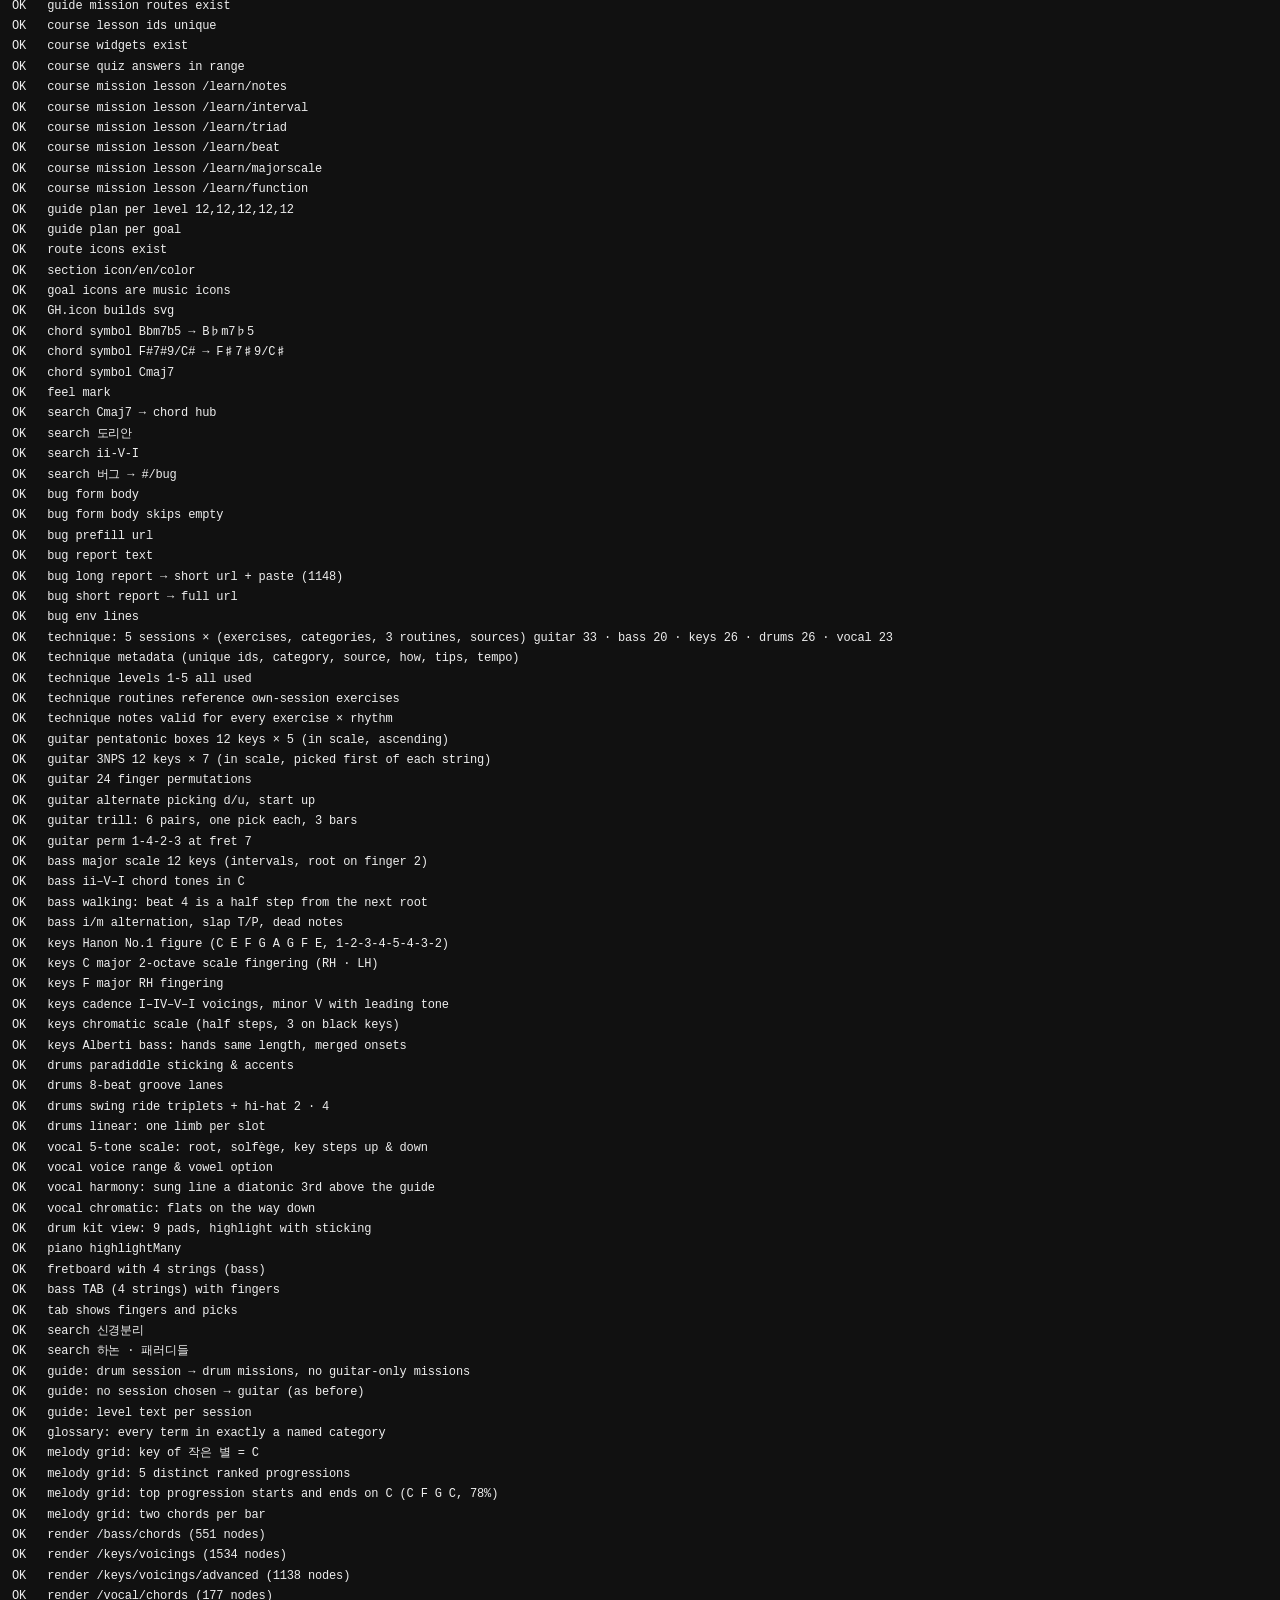
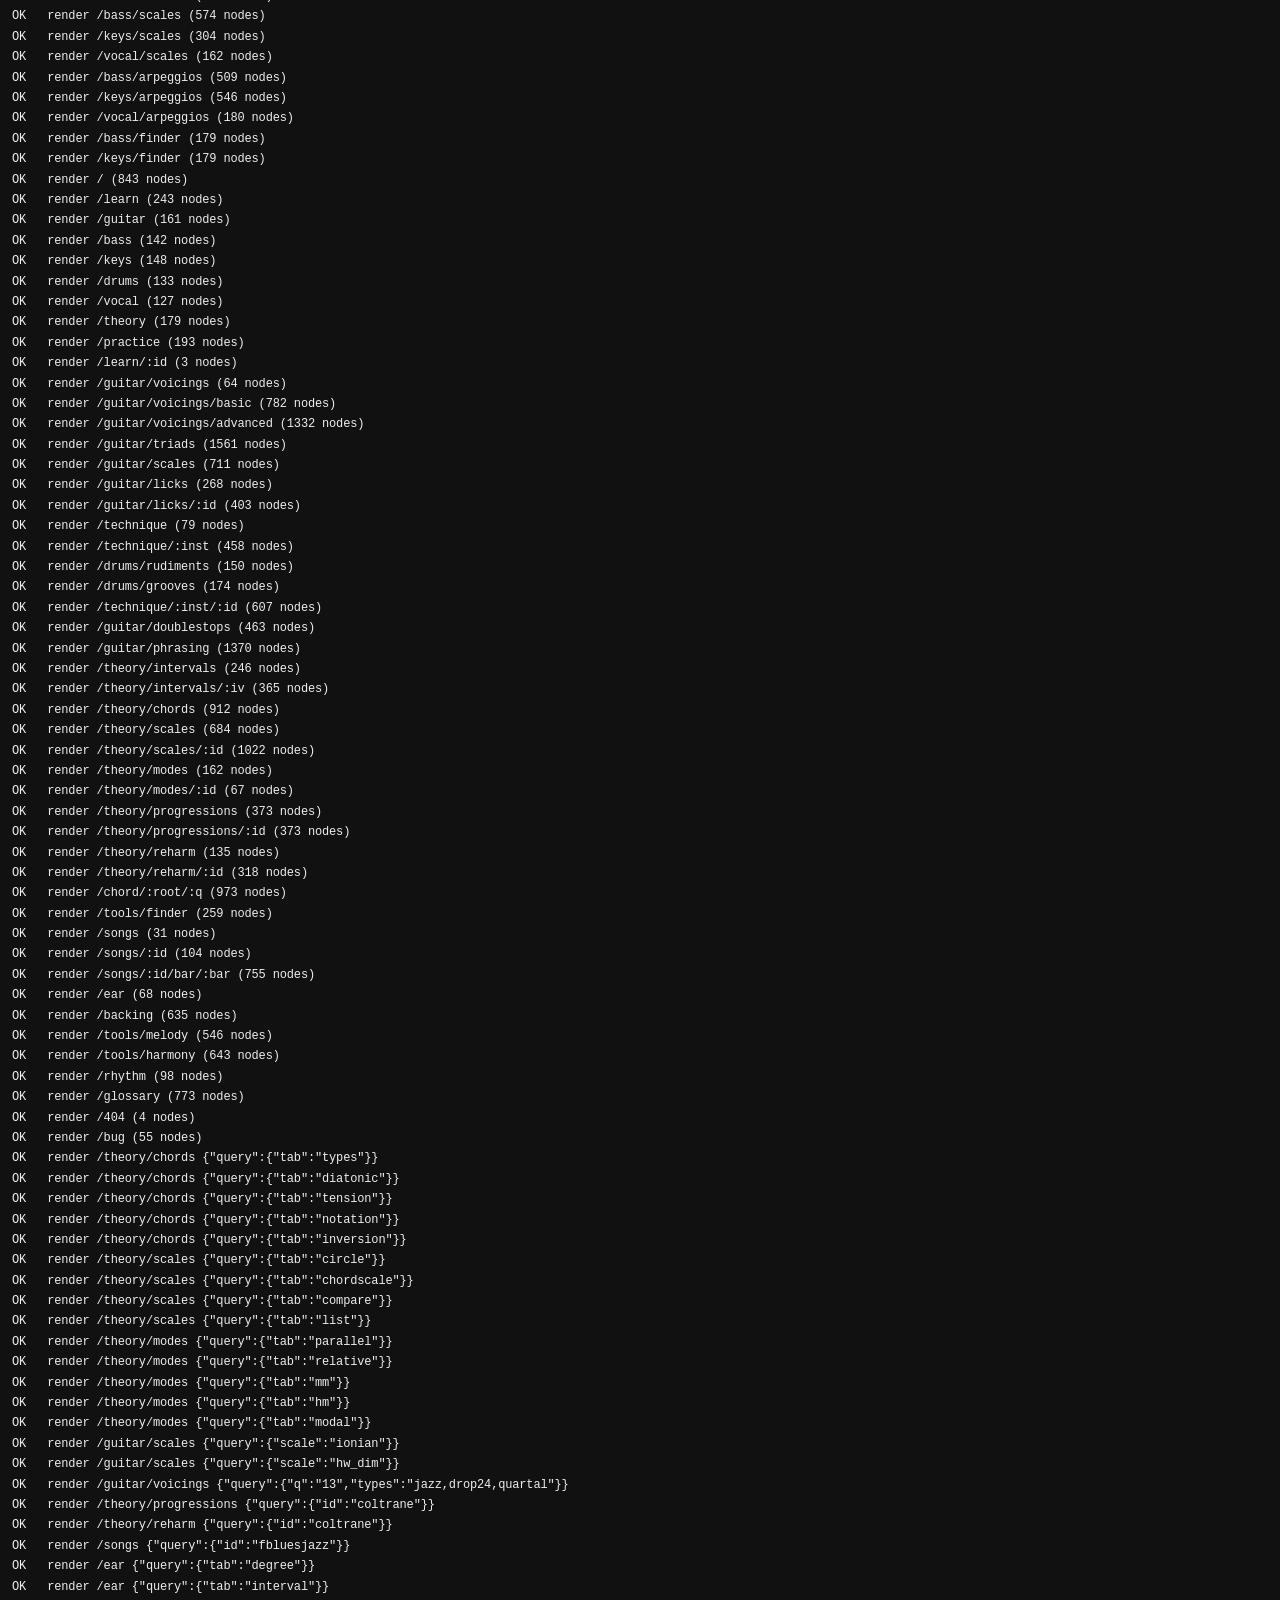
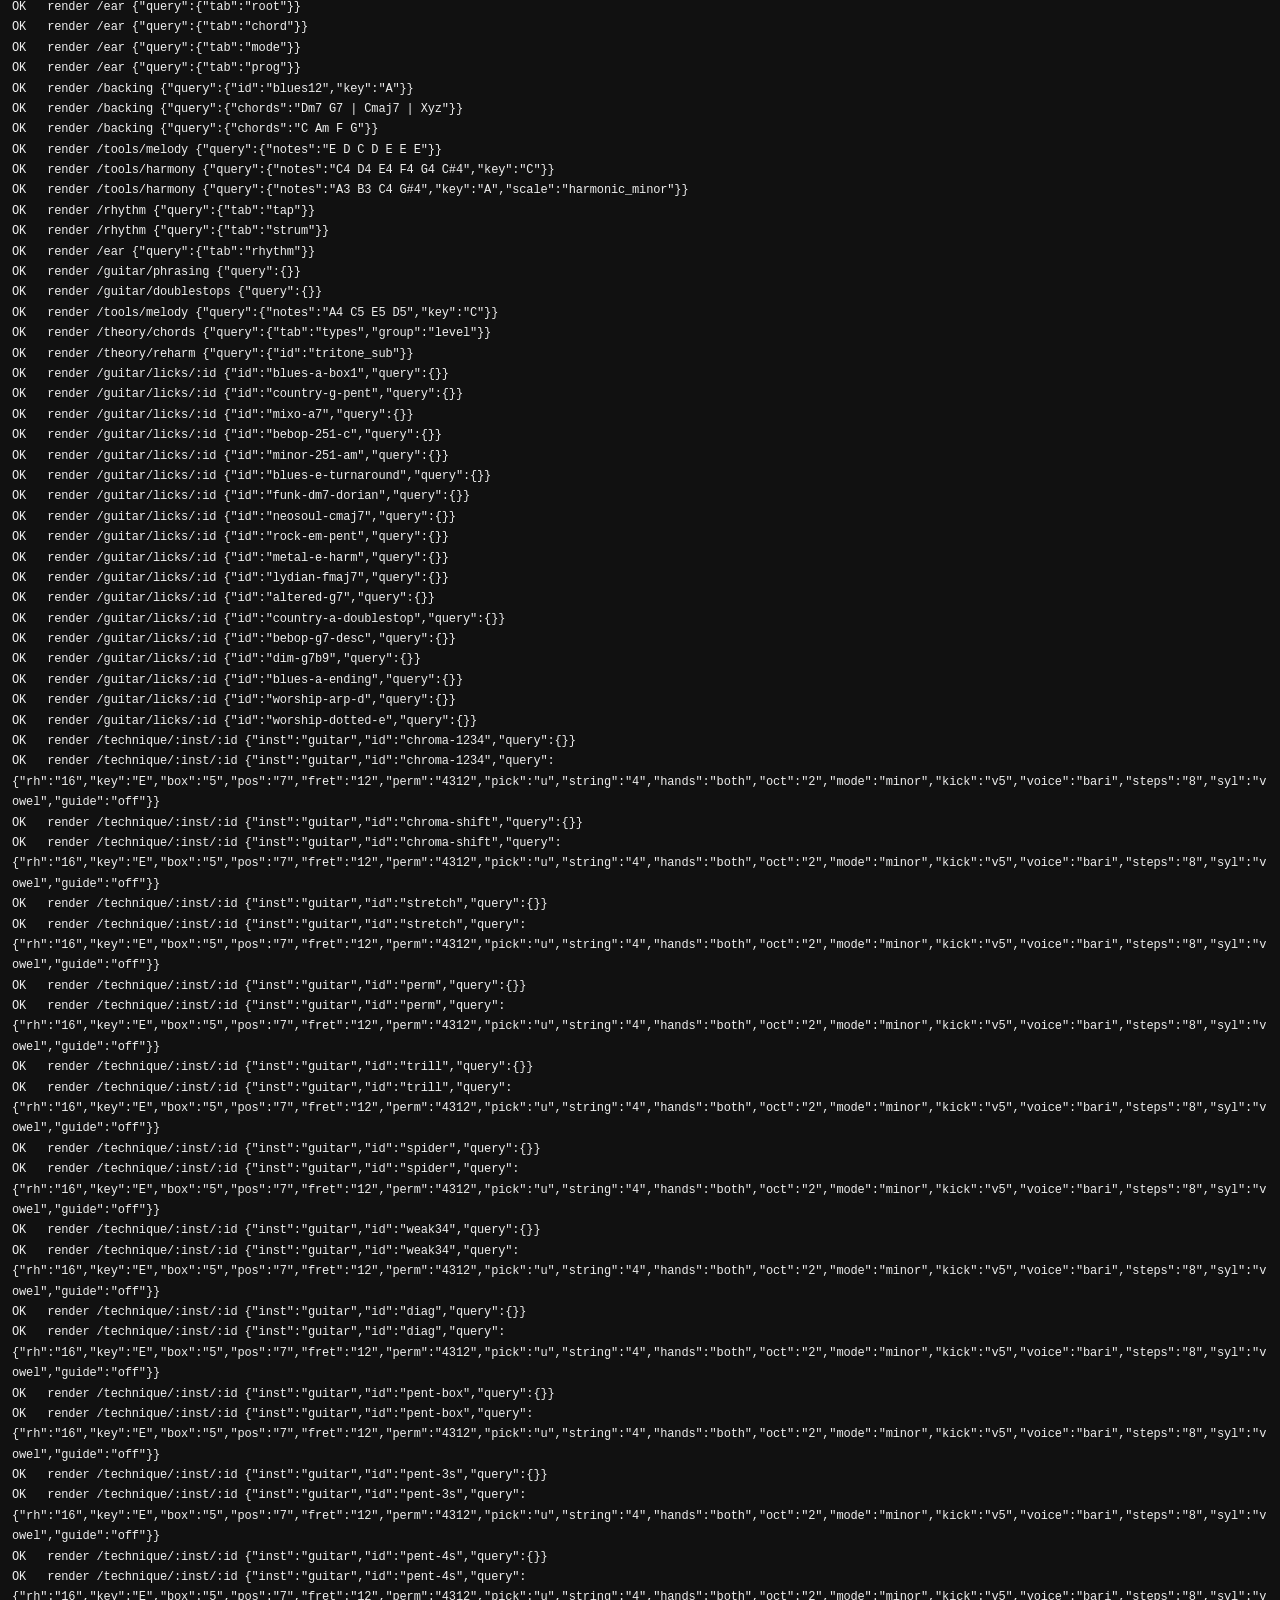
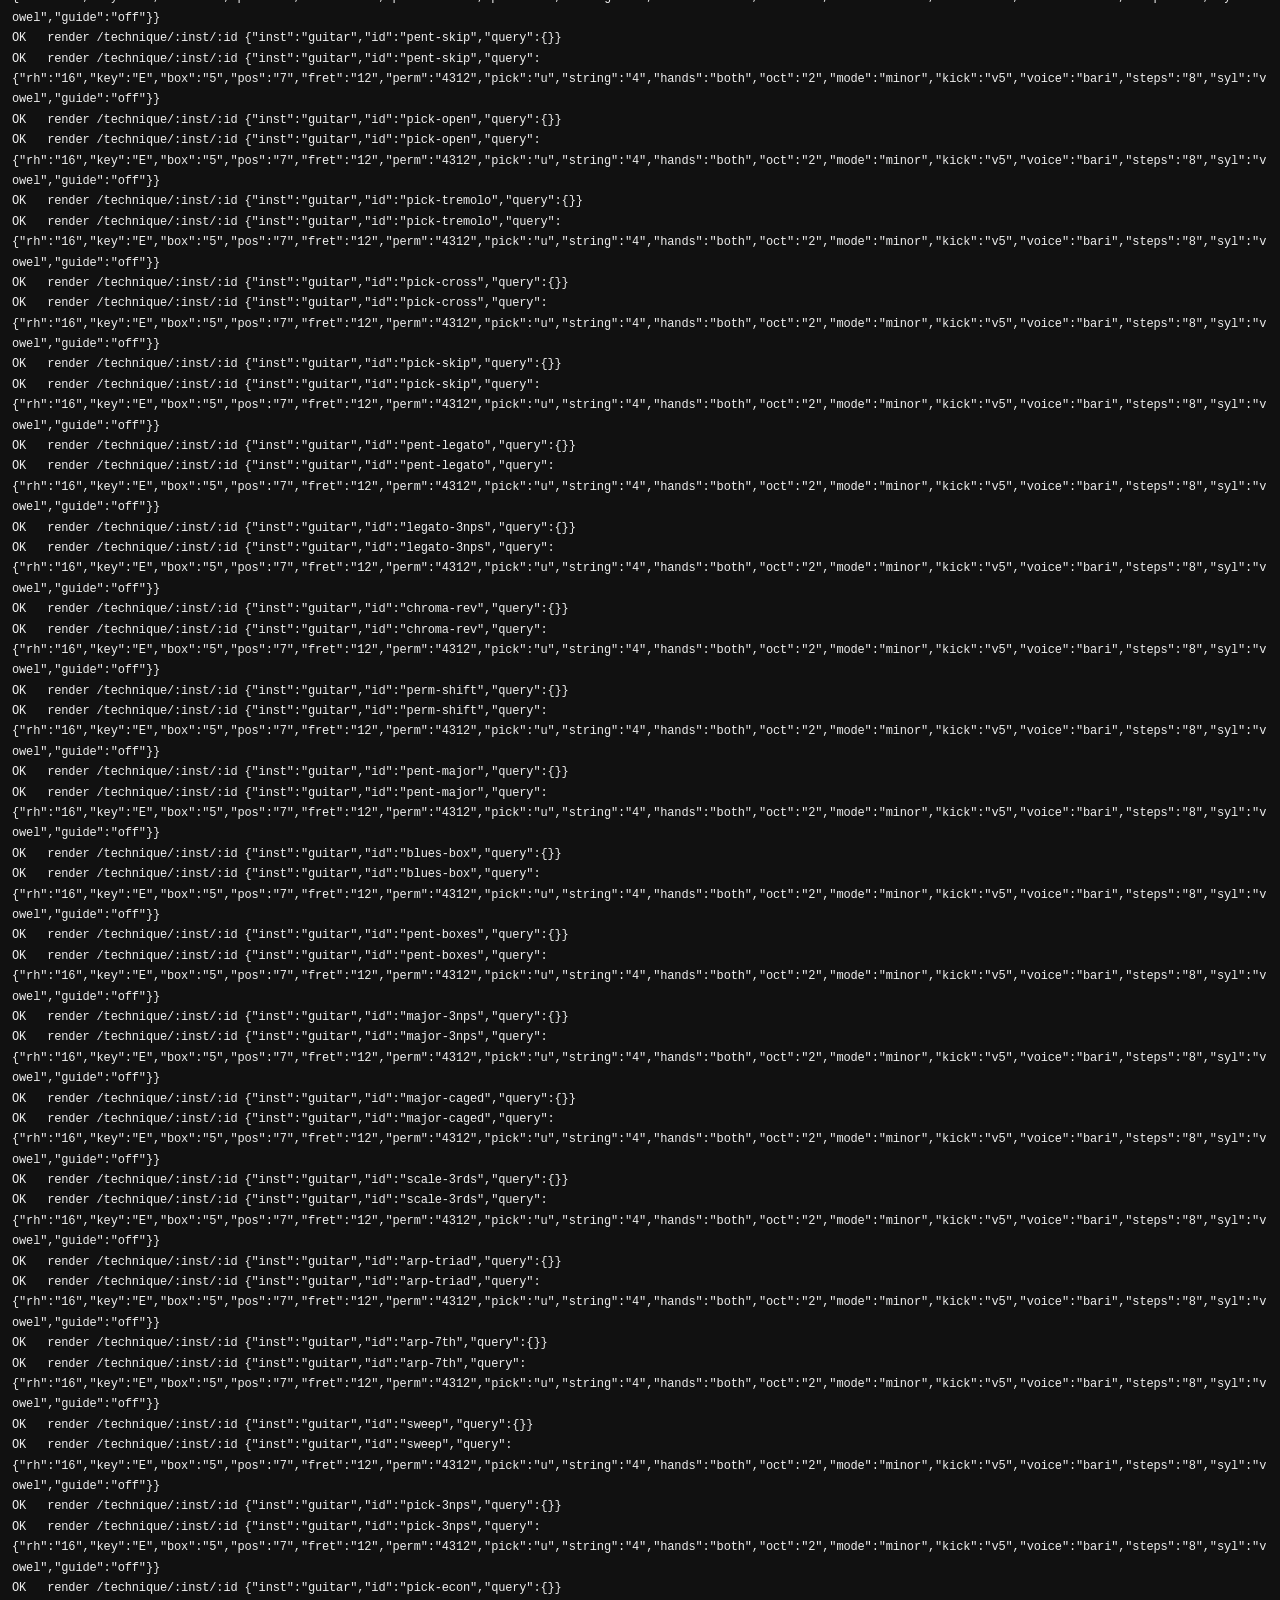
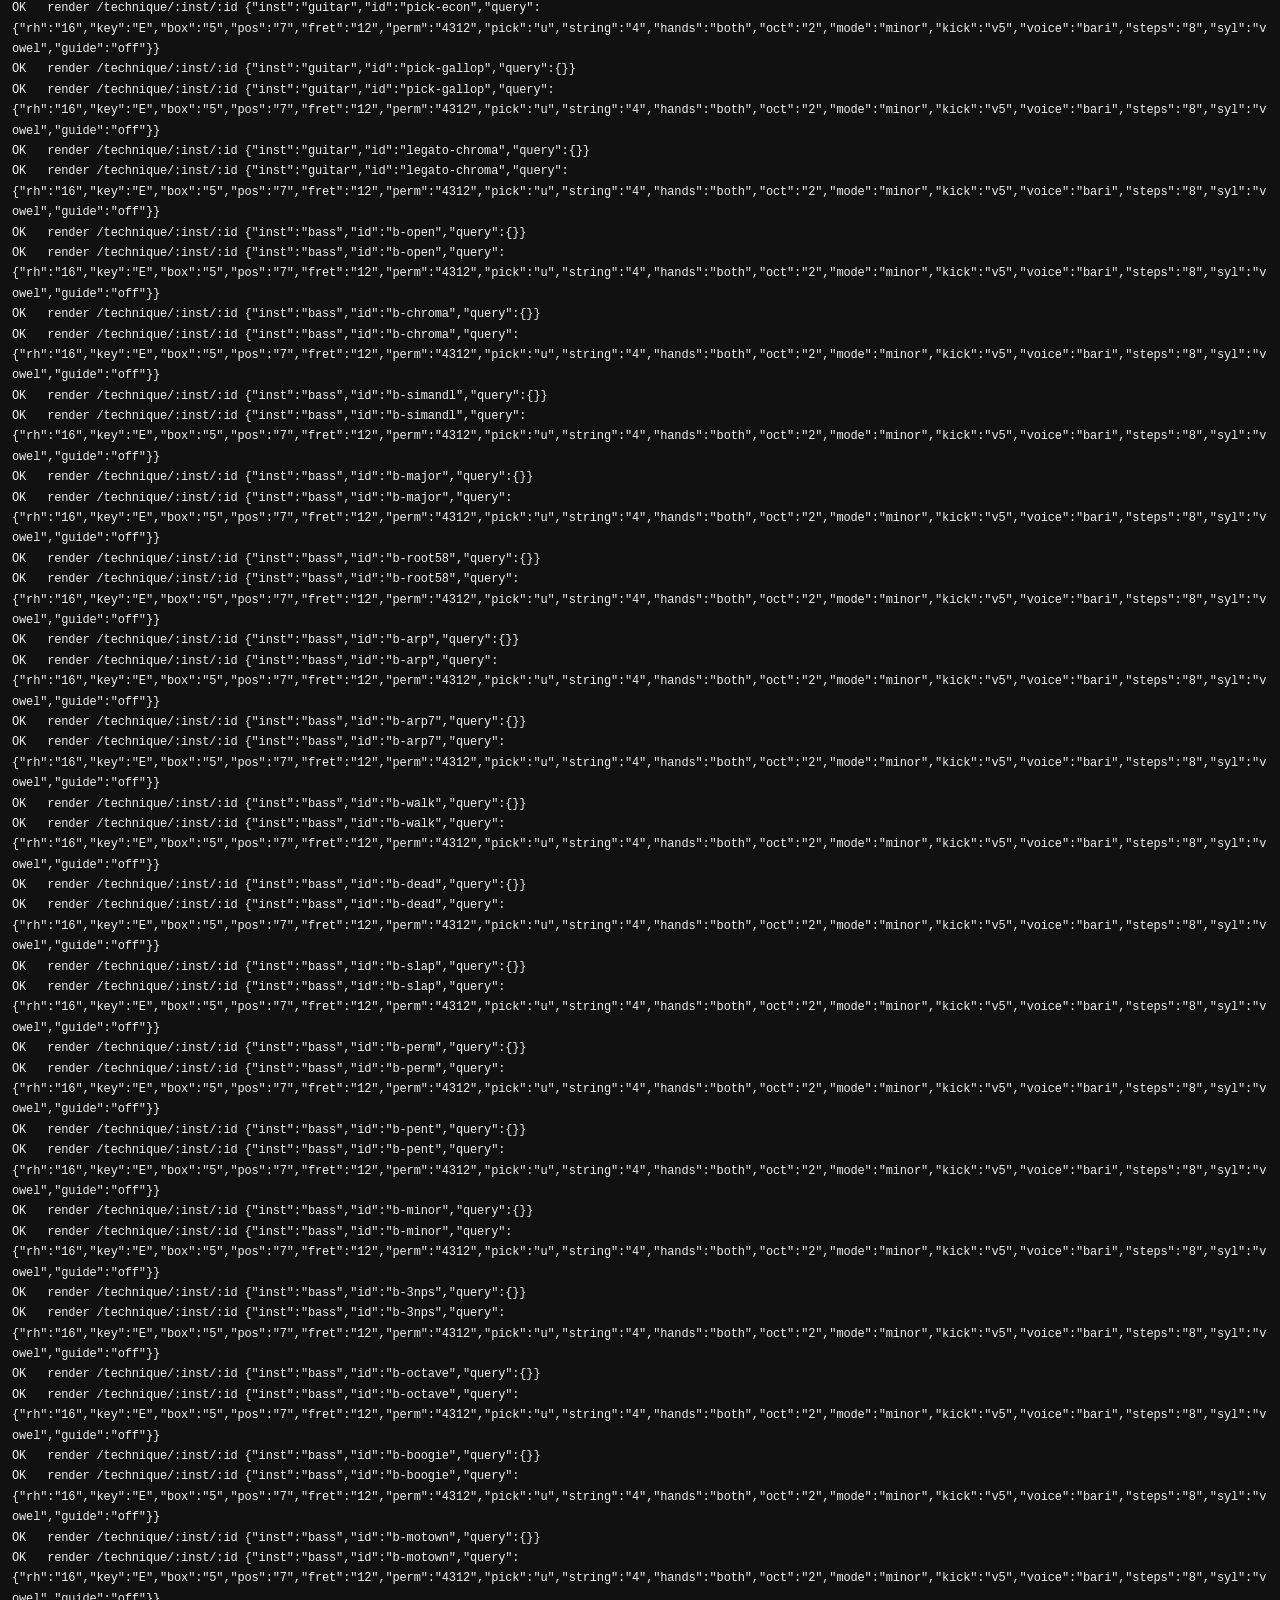
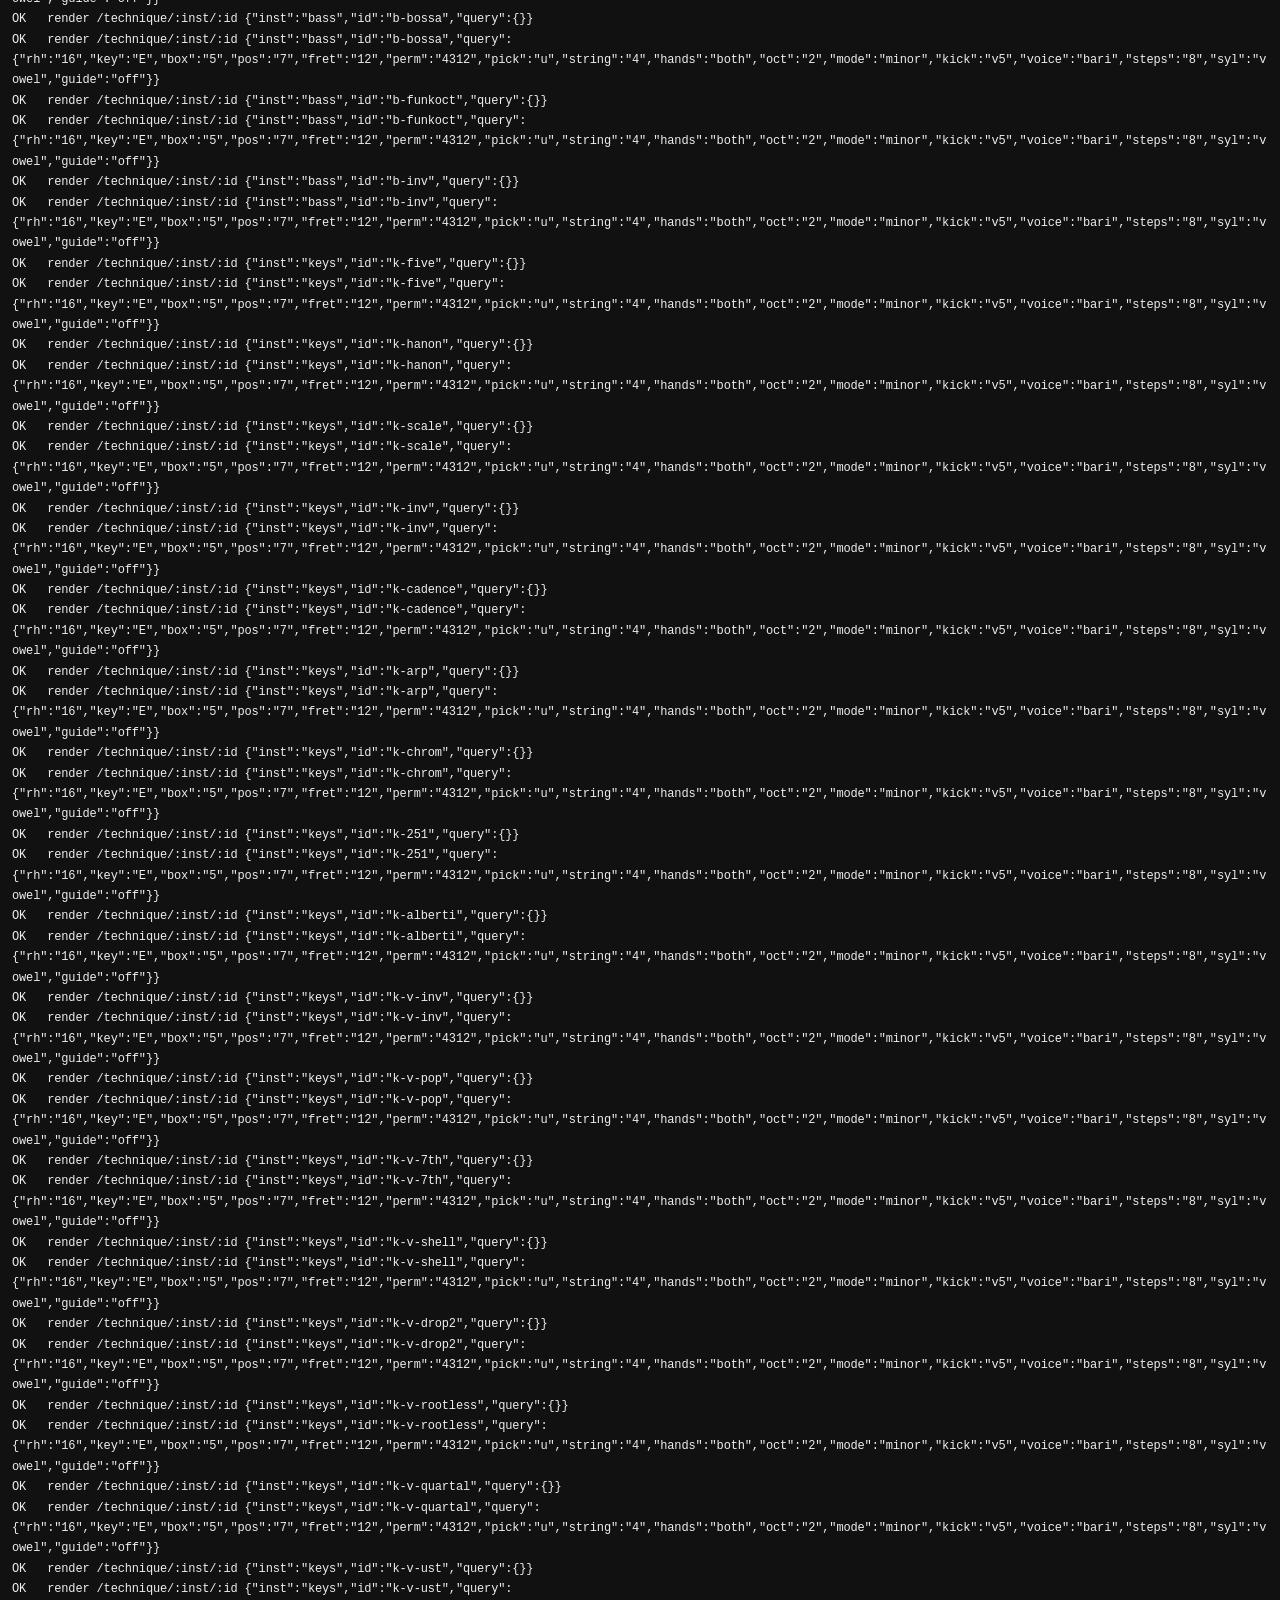
==== commit 21cd25e0: "세션별 메뉴(베이스 · 키보드 · 드럼 · 보컬) · 기본기 128가지 · 분류 접기 · 점수 제도 삭제 - 메뉴에 베이스 · 키보드 · 드럼 · 보컬 섹션 추가: 각 세션 홈, " ====
--- a/dev/check.html
+++ b/dev/check.html
@@ -64,6 +64,7 @@
 <script src="../js/search.js"></script>
 <script src="../js/melodyInput.js"></script>
 <script src="../js/melodyGrid.js"></script>
+<script src="../js/instView.js"></script>
 <script src="../js/guide.js"></script>
 <script src="../js/coach.js"></script>
 <script src="../js/pages/home.js"></script>
--- a/css/style.css
+++ b/css/style.css
@@ -909,6 +909,11 @@
   .hang-tab { padding-inline:13px; }
   .search { width:clamp(170px,20vw,260px); }
 }
+/* 메뉴 여덟 개가 한 줄에 들어가도록: 글자만, 좁은 간격 */
+.mainnav a { padding-inline:9px; gap:5px; }
+.mainnav a::after { right:9px; left:9px; }
+.mainnav a .ic { display:none; }
+.search { width:clamp(170px,17vw,240px); }
 @media (max-width:1040px) {
   .topbar-inner { gap:12px; }
   .topbar-leading { gap:10px; }
@@ -917,8 +922,8 @@
   .mainnav a .ic { display:none; }
   .hero-grid { grid-template-columns:minmax(0,1fr) minmax(0,.8fr); }
 }
-/* 모바일 머리: [메뉴] [로고] [검색] + 전체 화면 메뉴 */
-@media (max-width:900px) {
+/* 좁은 화면 머리: [메뉴] [로고] [검색] + 전체 화면 메뉴 (메뉴 항목이 여덟 개라 1240px 아래부터) */
+@media (max-width:1240px) {
   :root { --header-h:60px; }
   .topbar-inner { justify-content:space-between; gap:8px; padding:0 12px; }
   .menu-btn { display:inline-flex; }
@@ -1185,7 +1190,7 @@
 .coach-fab.nudge { animation:gh-coach-bob 1s ease-in-out 4; }
 @keyframes gh-coach-bob { 50% { transform:translateY(-6px); } }
 .coach-nudge { position:fixed; right:16px; bottom:calc(72px + env(safe-area-inset-bottom)); z-index:77; max-width:min(280px,calc(100vw - 32px)); padding:10px 14px; border:1.5px solid var(--ink); border-radius:14px 14px 4px 14px; background:var(--bg-elev); box-shadow:var(--shadow); font-size:.86rem; line-height:1.5; cursor:pointer; animation:gh-pop .2s ease both; }
-body.panel-open .coach-fab,body.menu-open .coach-fab,body.panel-open .coach-nudge { display:none; }
+body.panel-open .coach-fab,body.menu-open .coach-fab,body.panel-open .coach-nudge,body.menu-open .coach-nudge { display:none; }
 .footer { padding-bottom:84px; }
 /* 홈 카드: 지금 할 일 */
 .guide-now-tag { justify-self:start; padding:2px 10px; border-radius:var(--pill); background:var(--ink); color:var(--ball); font-size:.72rem; font-weight:700; }
@@ -1404,3 +1409,34 @@
   .mg-prog-meta .btn { margin-left:0; }
   .mg-fit { margin-left:0; }
 }
+.tech-kit.pad { max-width:260px; }
+/* 기본기 목록: 분류 접었다 폈다 */
+.tech-cats-bar { display:flex; flex-wrap:wrap; align-items:center; justify-content:space-between; gap:8px; margin:26px 0 6px; }
+.tech-cats-bar h2 { margin:0; }
+.tech-cats-bar h2 .muted { font-size:.9rem; font-weight:500; }
+details.tech-cat { margin:10px 0; border:1px solid var(--line); border-radius:var(--radius); background:var(--bg-elev); overflow:hidden; }
+details.tech-cat[open] { border-color:var(--ink); }
+details.tech-cat > summary { list-style:none; cursor:pointer; padding:12px 16px; }
+details.tech-cat > summary::-webkit-details-marker { display:none; }
+details.tech-cat > summary:hover { background:var(--bg-soft); }
+details.tech-cat > p { margin:0 16px 10px; }
+details.tech-cat > .grid { margin:0 16px 16px; }
+.tech-cat-title { display:grid; gap:1px; min-width:0; }
+.tech-cat-title b { font-size:1.08rem; }
+.tech-cat-title small { color:var(--fg-muted); font-size:.78rem; }
+.tech-cat-chev { flex:none; display:grid; place-items:center; width:28px; height:28px; border-radius:50%; background:var(--bg-soft); transition:transform .2s ease; }
+.tech-cat-chev .ic { width:14px; height:14px; }
+details.tech-cat[open] .tech-cat-chev { transform:rotate(90deg); }
+.tech-cat-en { margin-left:auto; }
+/* 악기 전환 */
+.inst-switch { display:grid; gap:6px; margin:4px 0 14px; }
+.inst-switch .chips { gap:6px; }
+.inst-switch .chip { display:inline-flex; align-items:center; gap:6px; }
+.inst-switch .chip .ic { width:15px; height:15px; }
+.inst-switch .chip.active { border-color:var(--ink); background:var(--ink); color:var(--bg); }
+.inst-note { margin:0; font-size:.84rem; }
+.inst-card { display:grid; gap:8px; align-content:start; }
+.inst-card p { margin:0; font-size:.86rem; }
+.inst-piano svg.piano { max-width:420px; }
+.inst-piano.wide svg.piano { max-width:760px; }
+.inst-hands { display:flex; flex-wrap:wrap; gap:4px 14px; font-size:.86rem; }
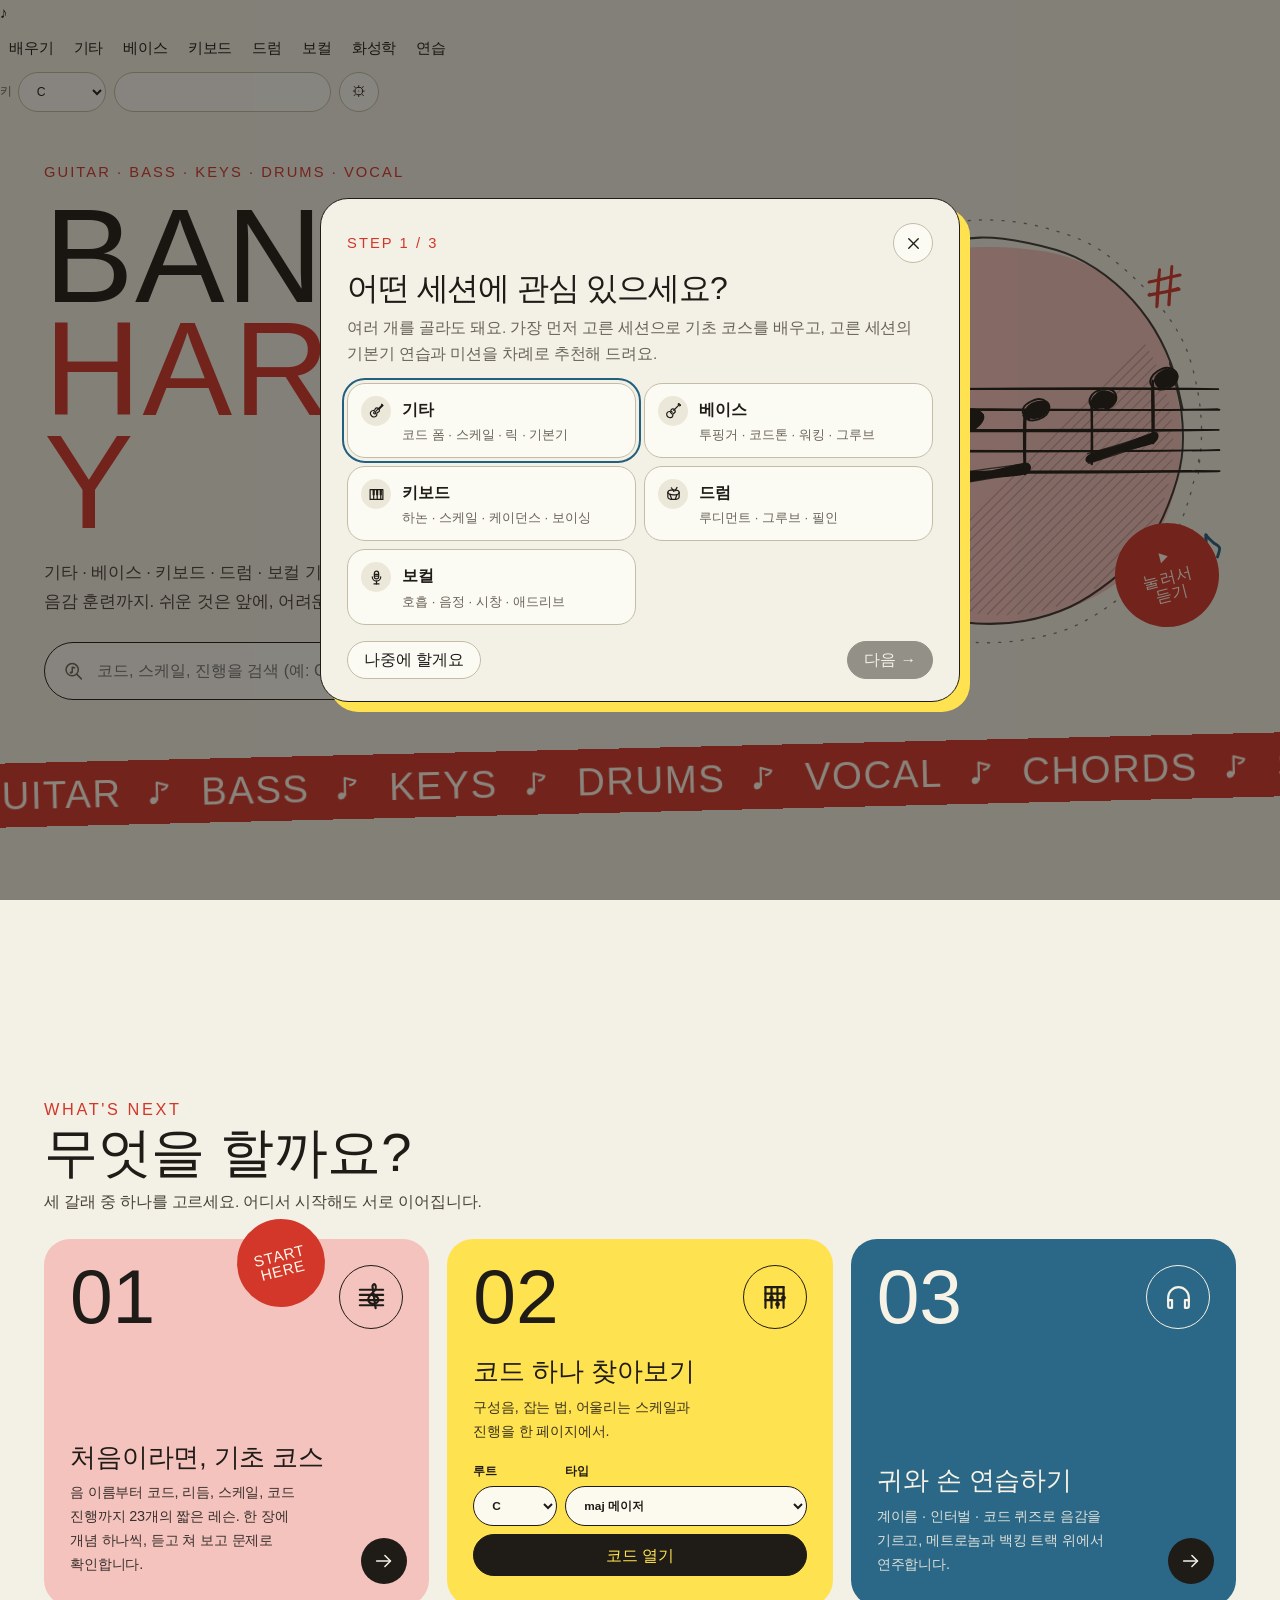
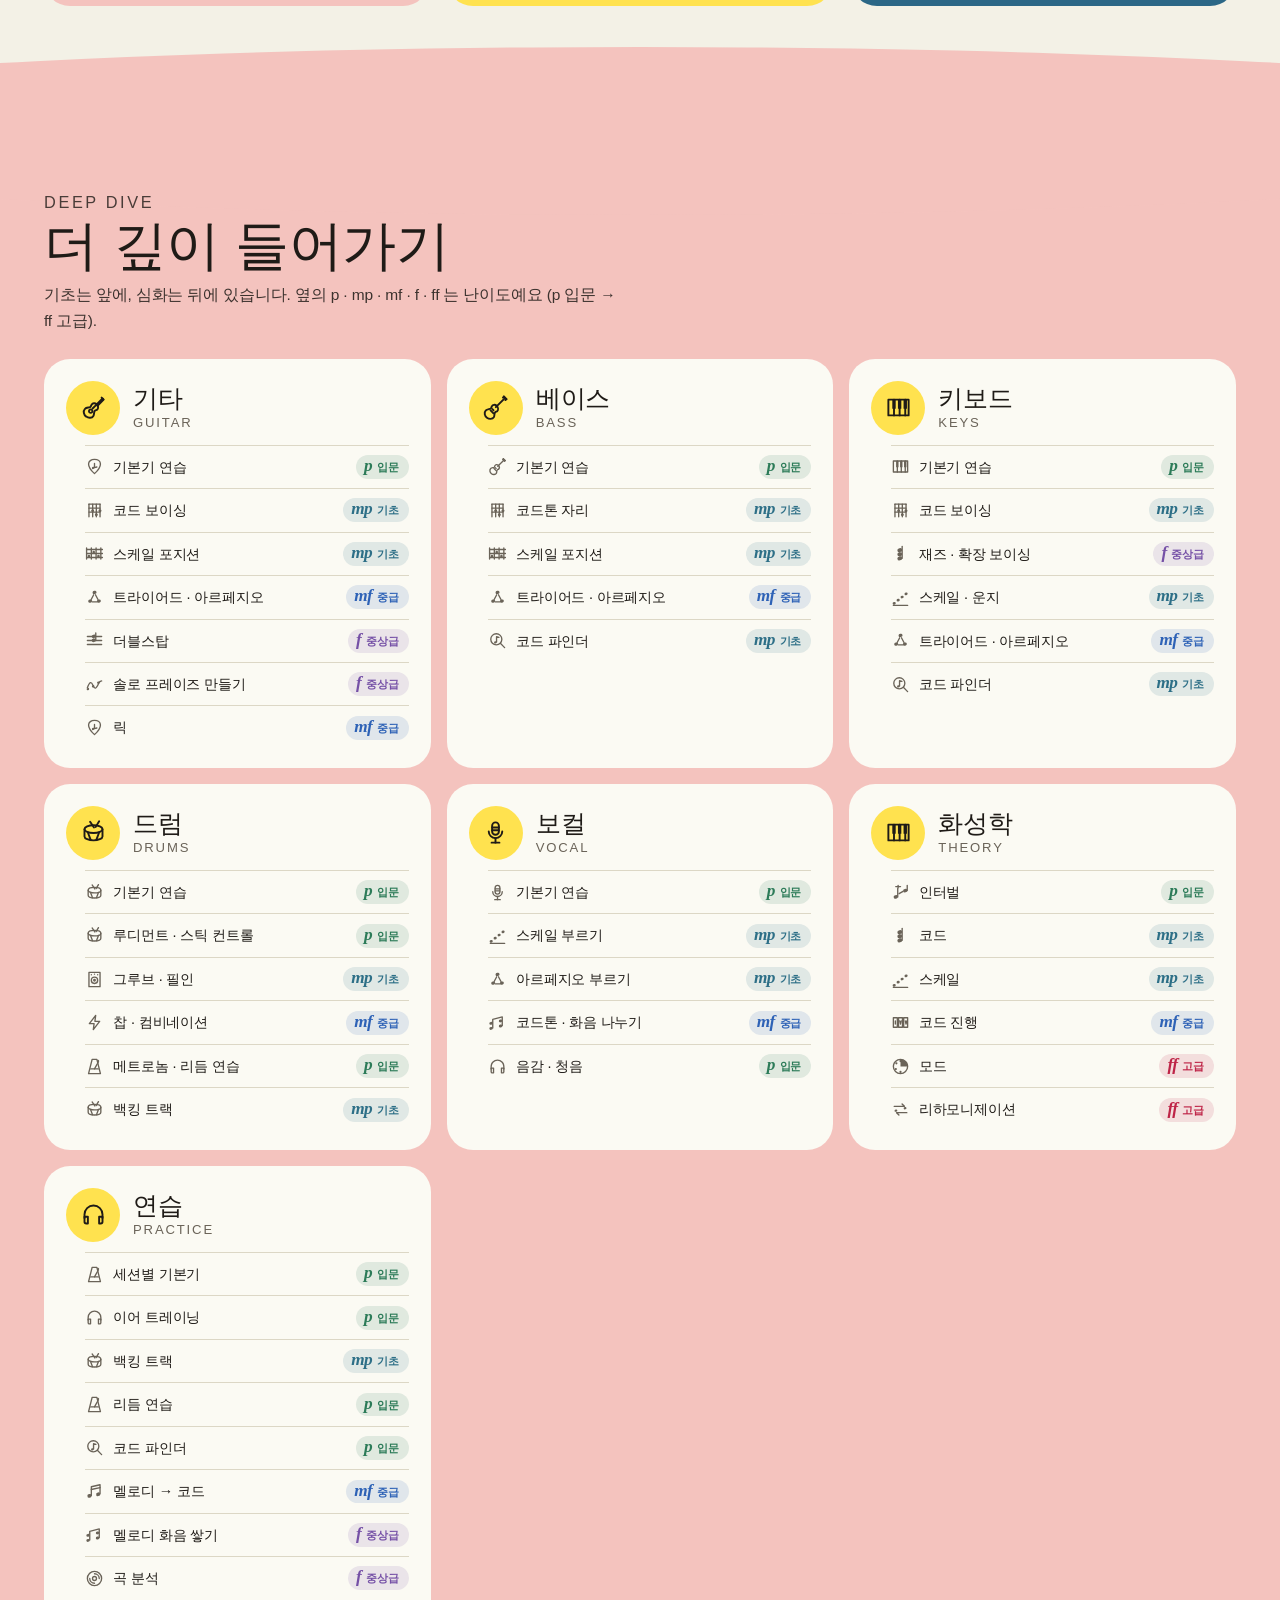
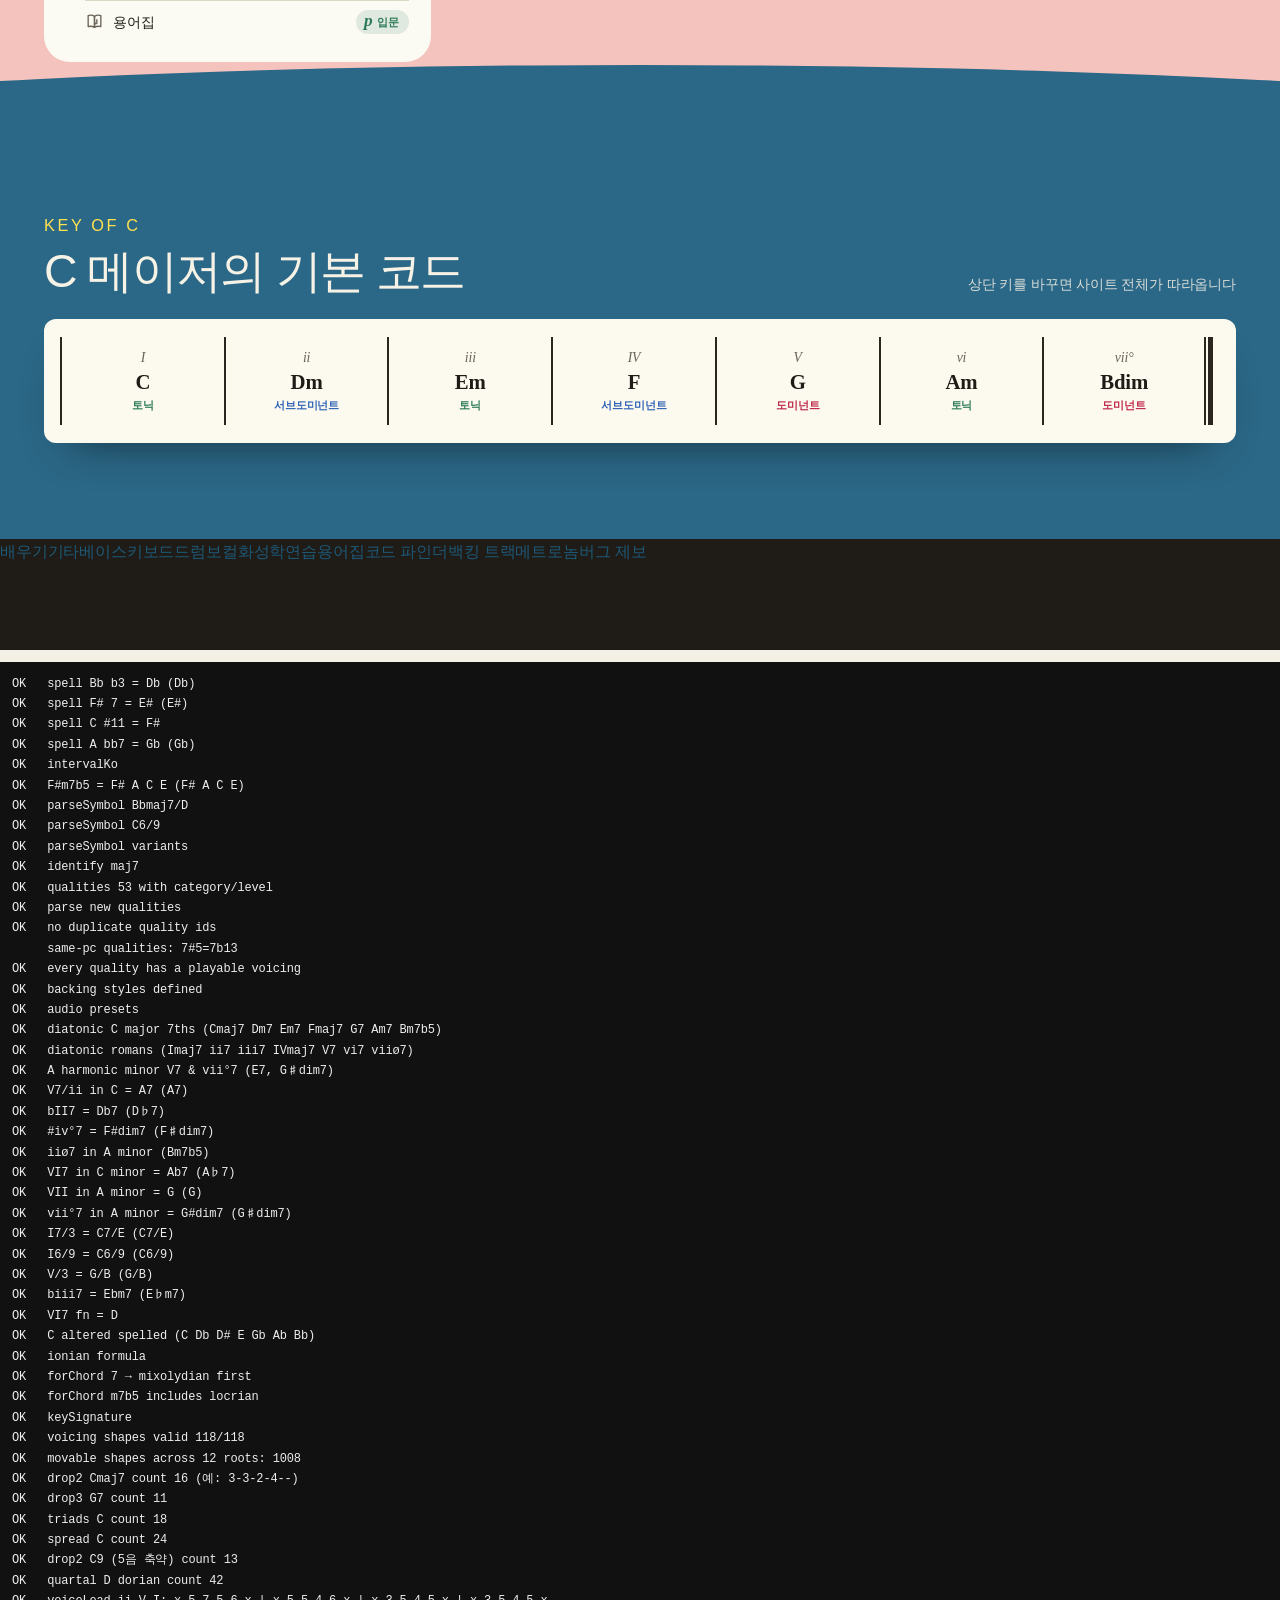
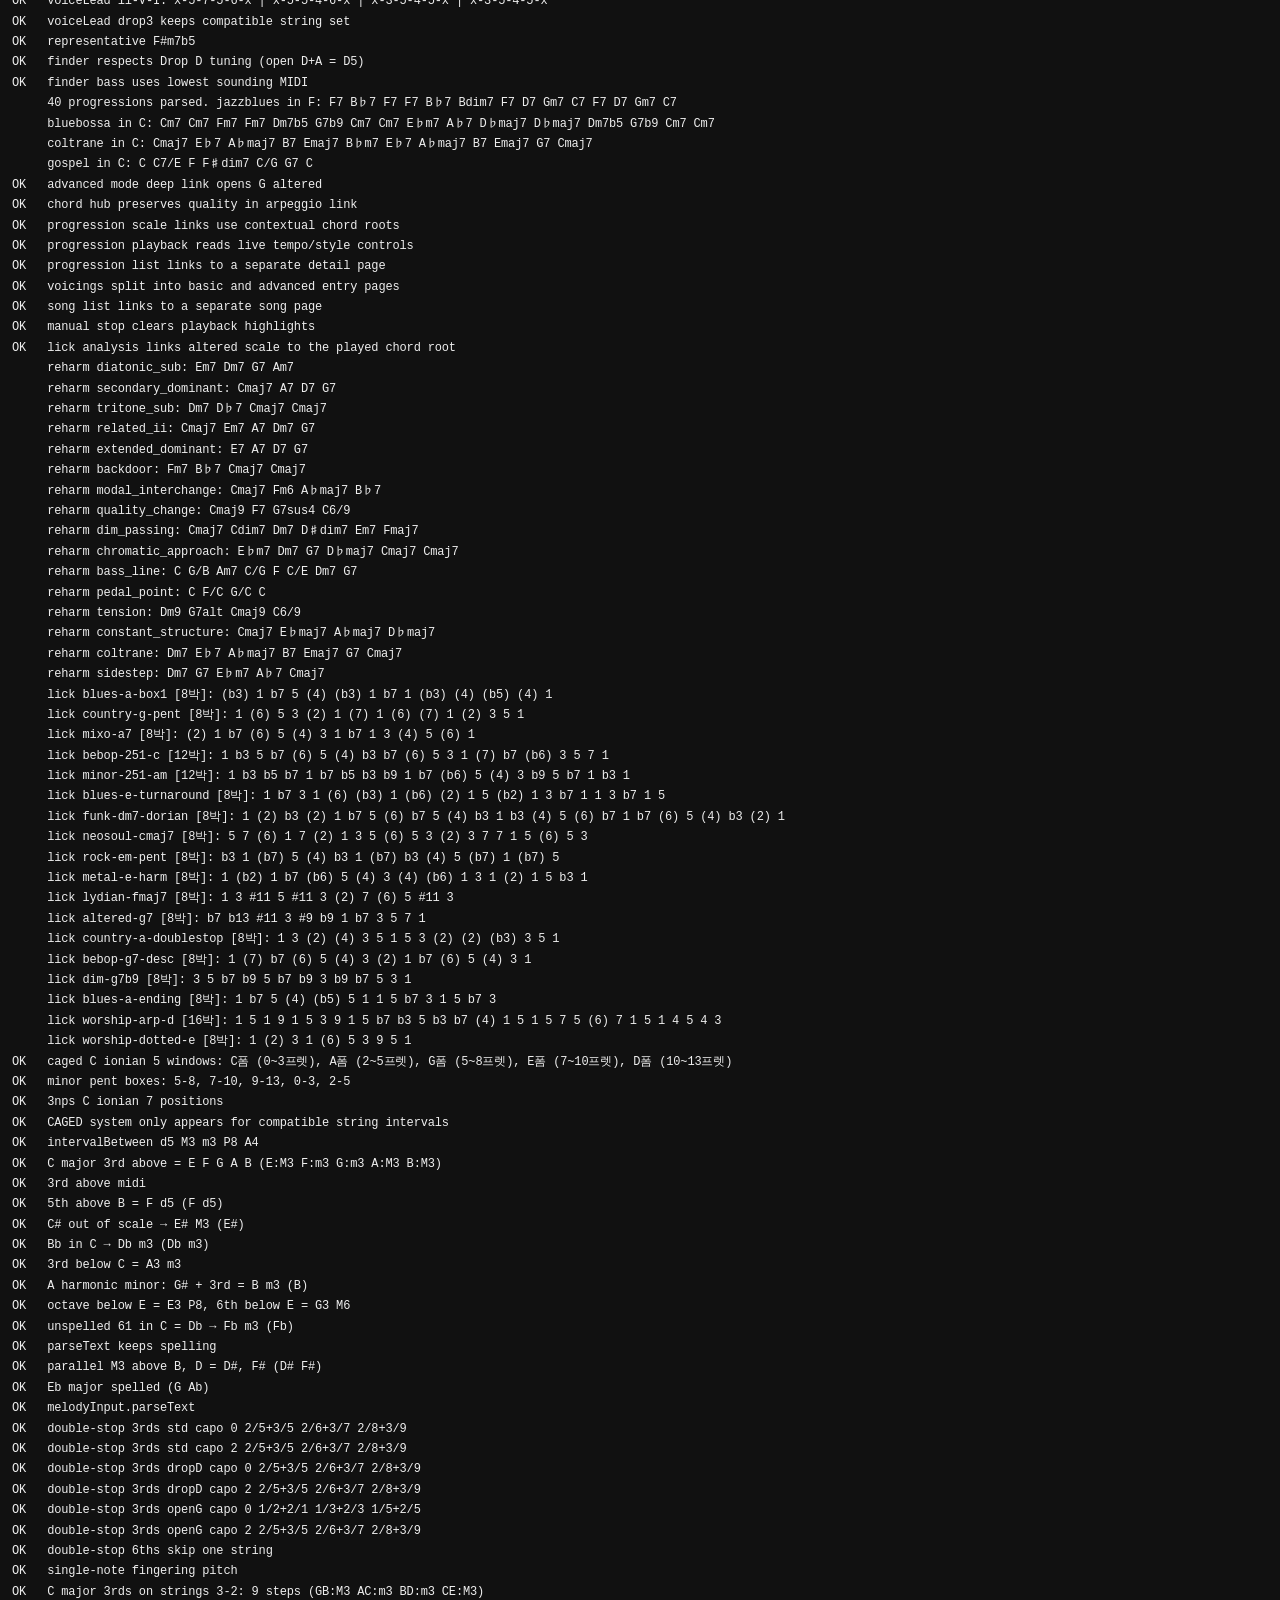
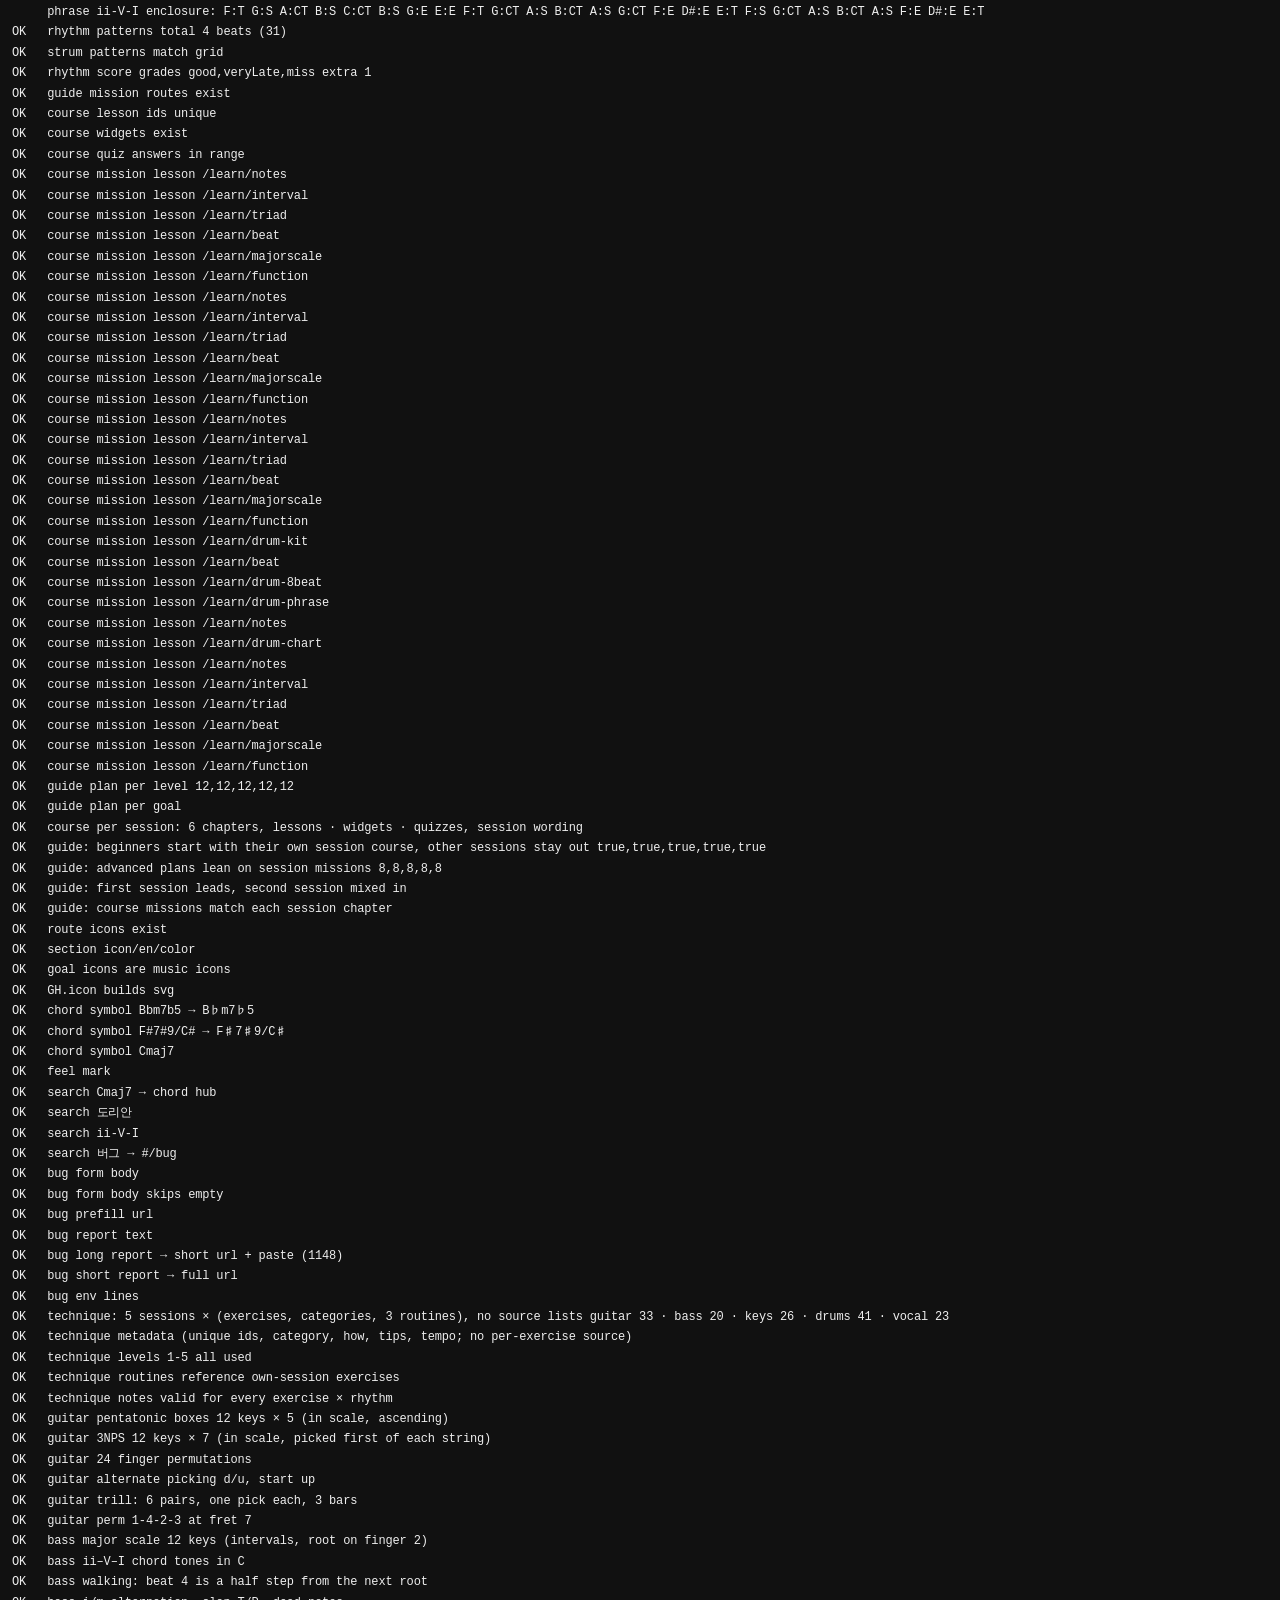
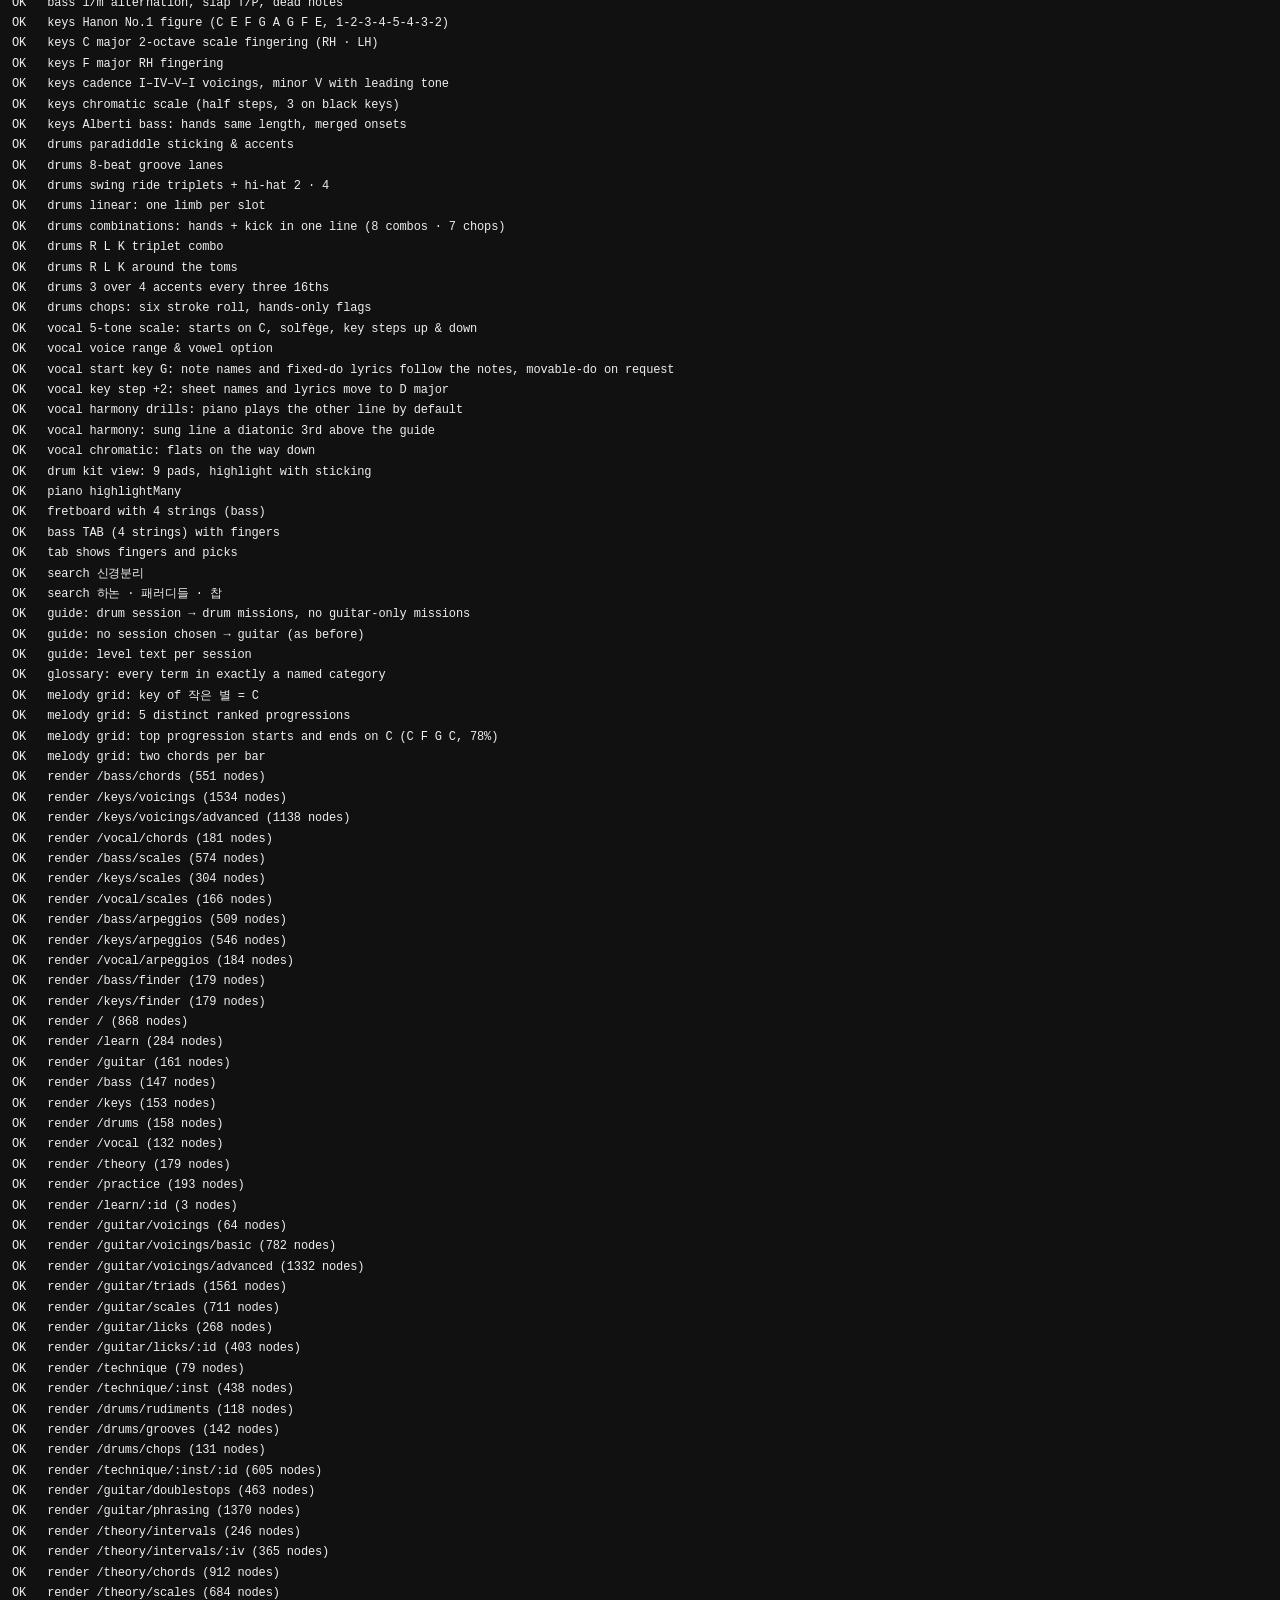
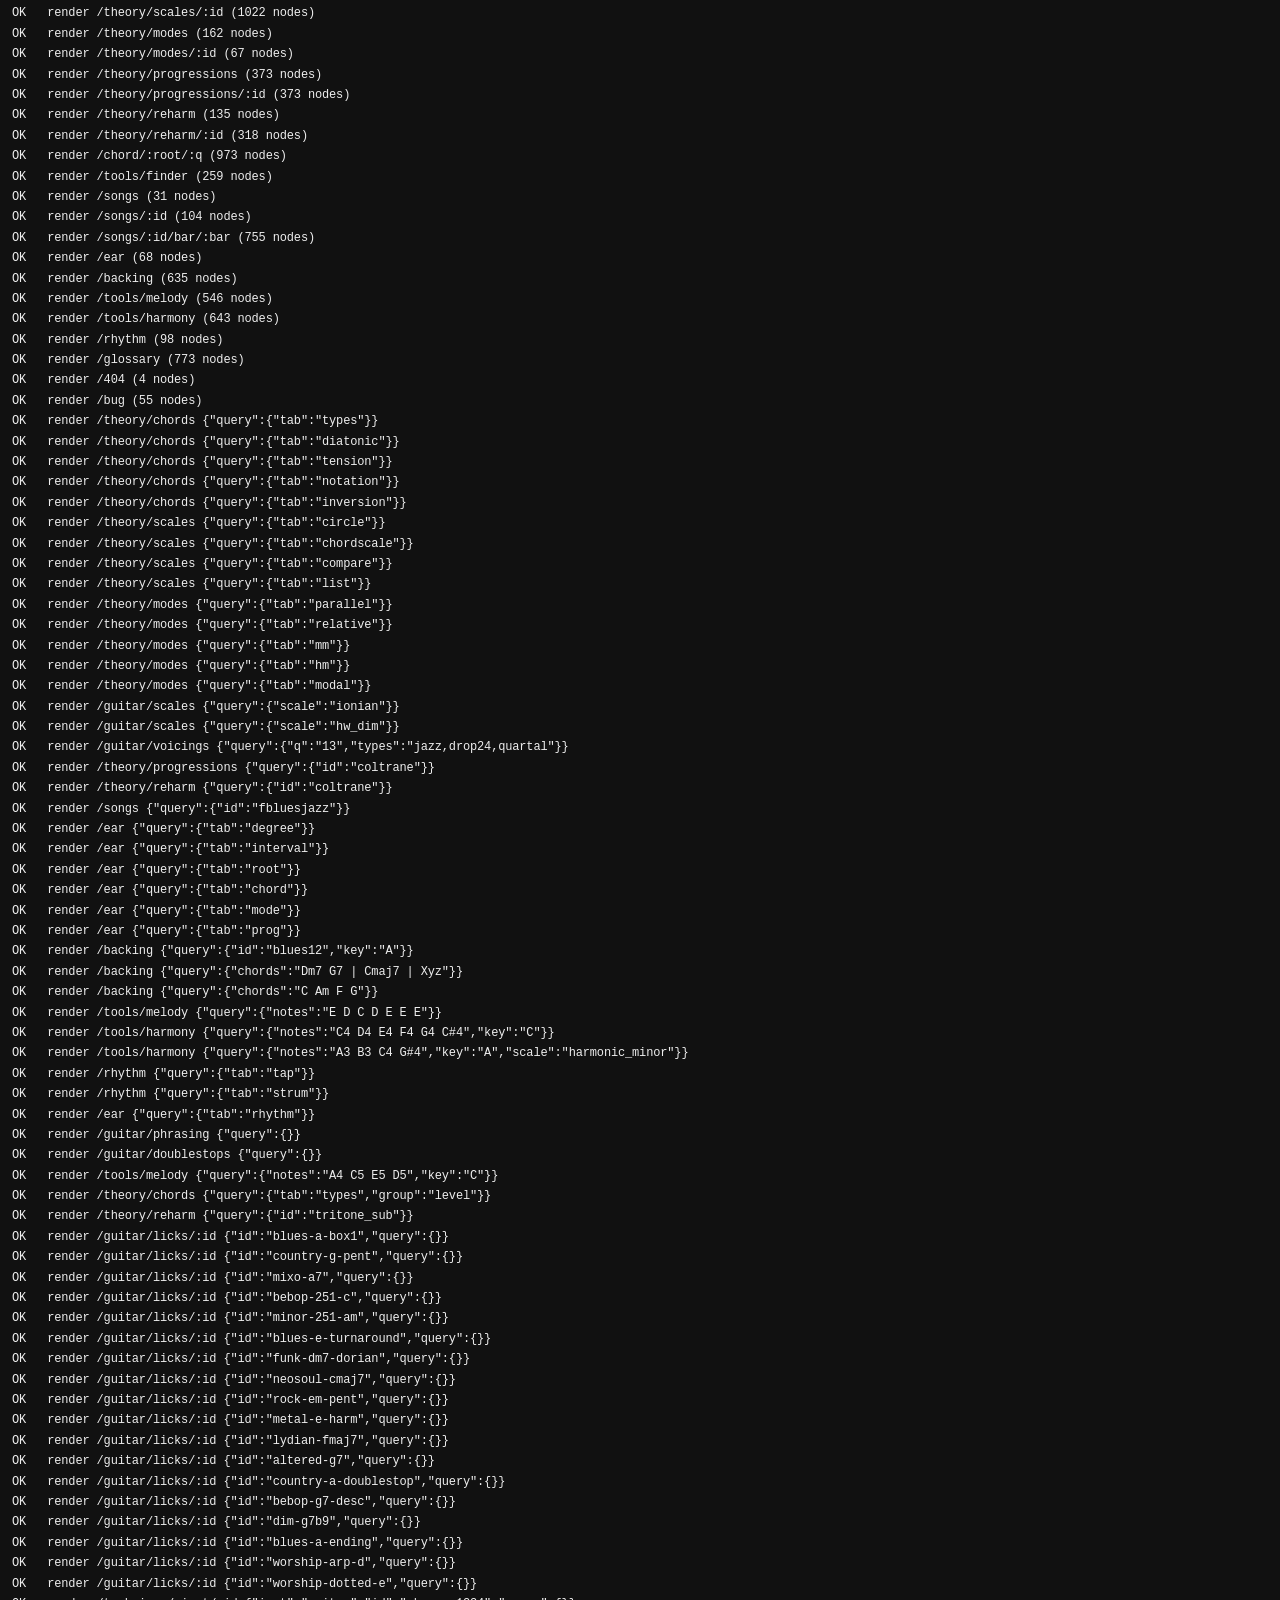
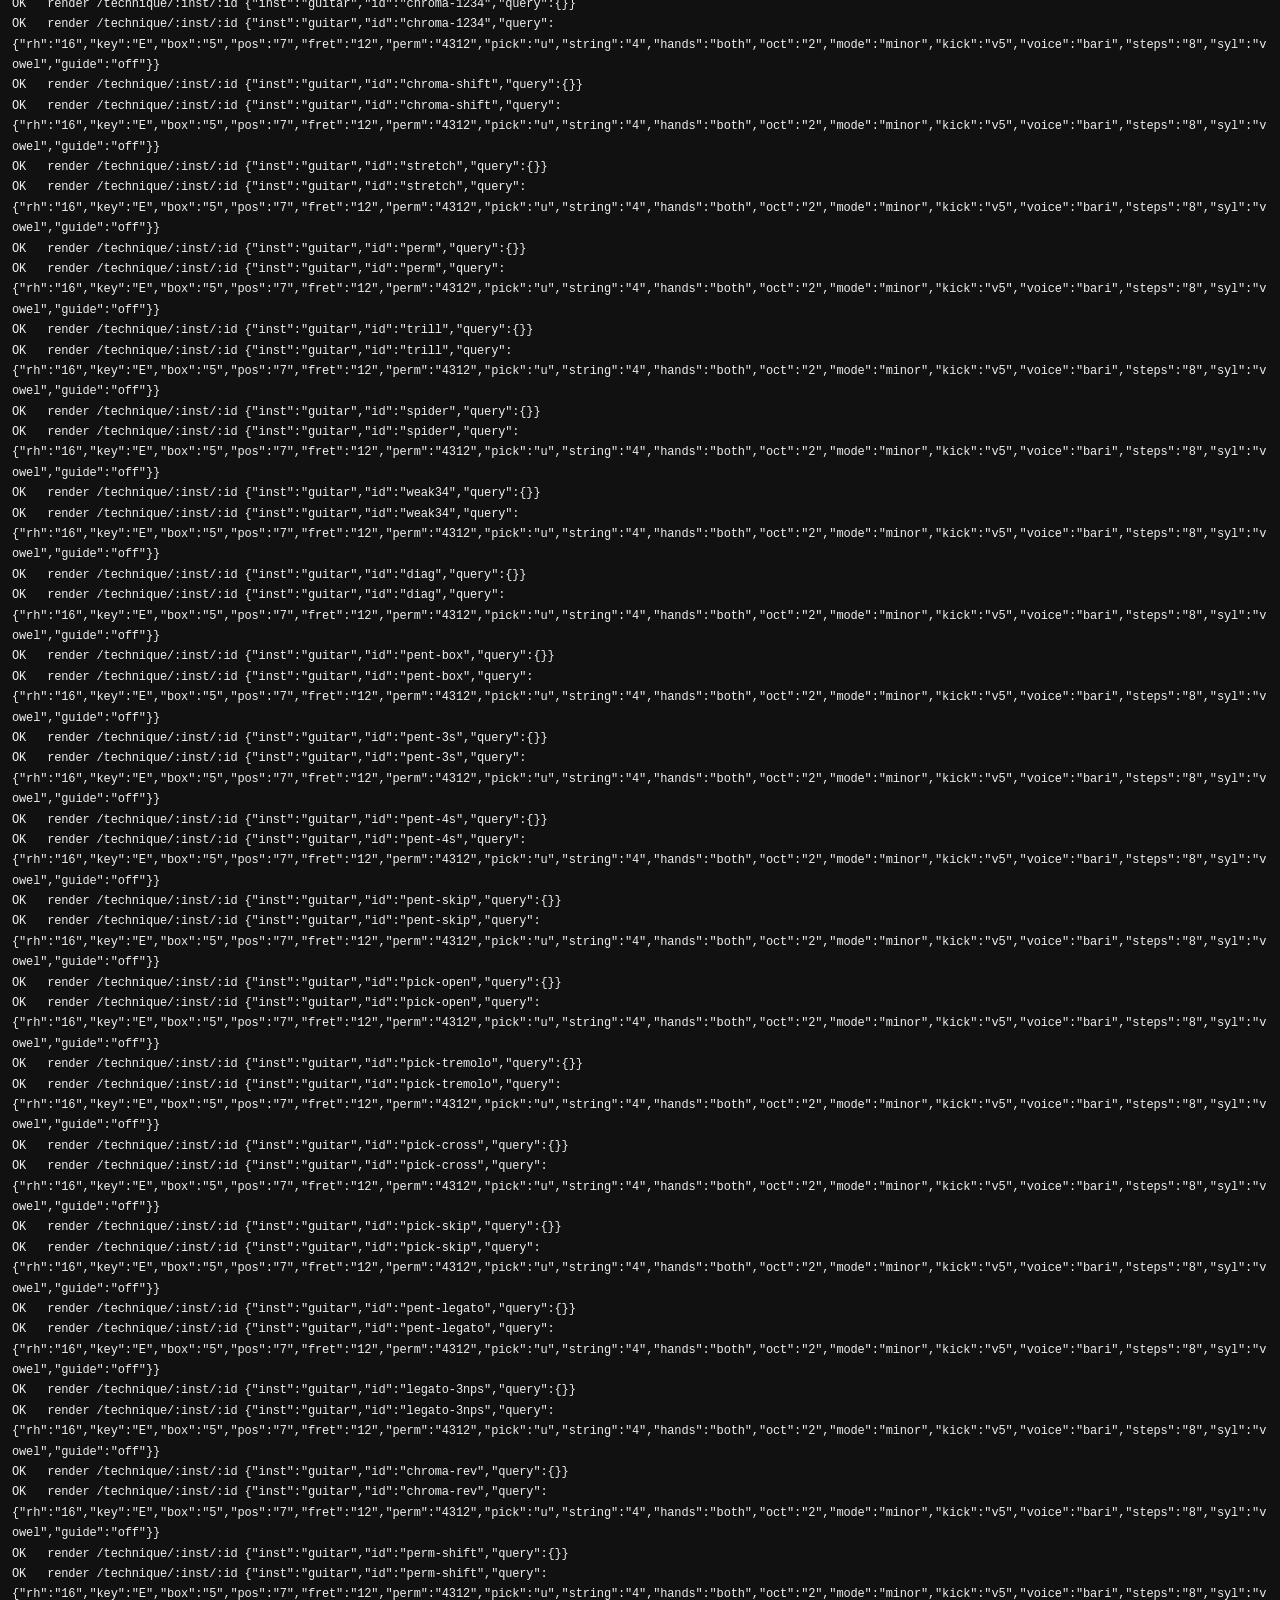
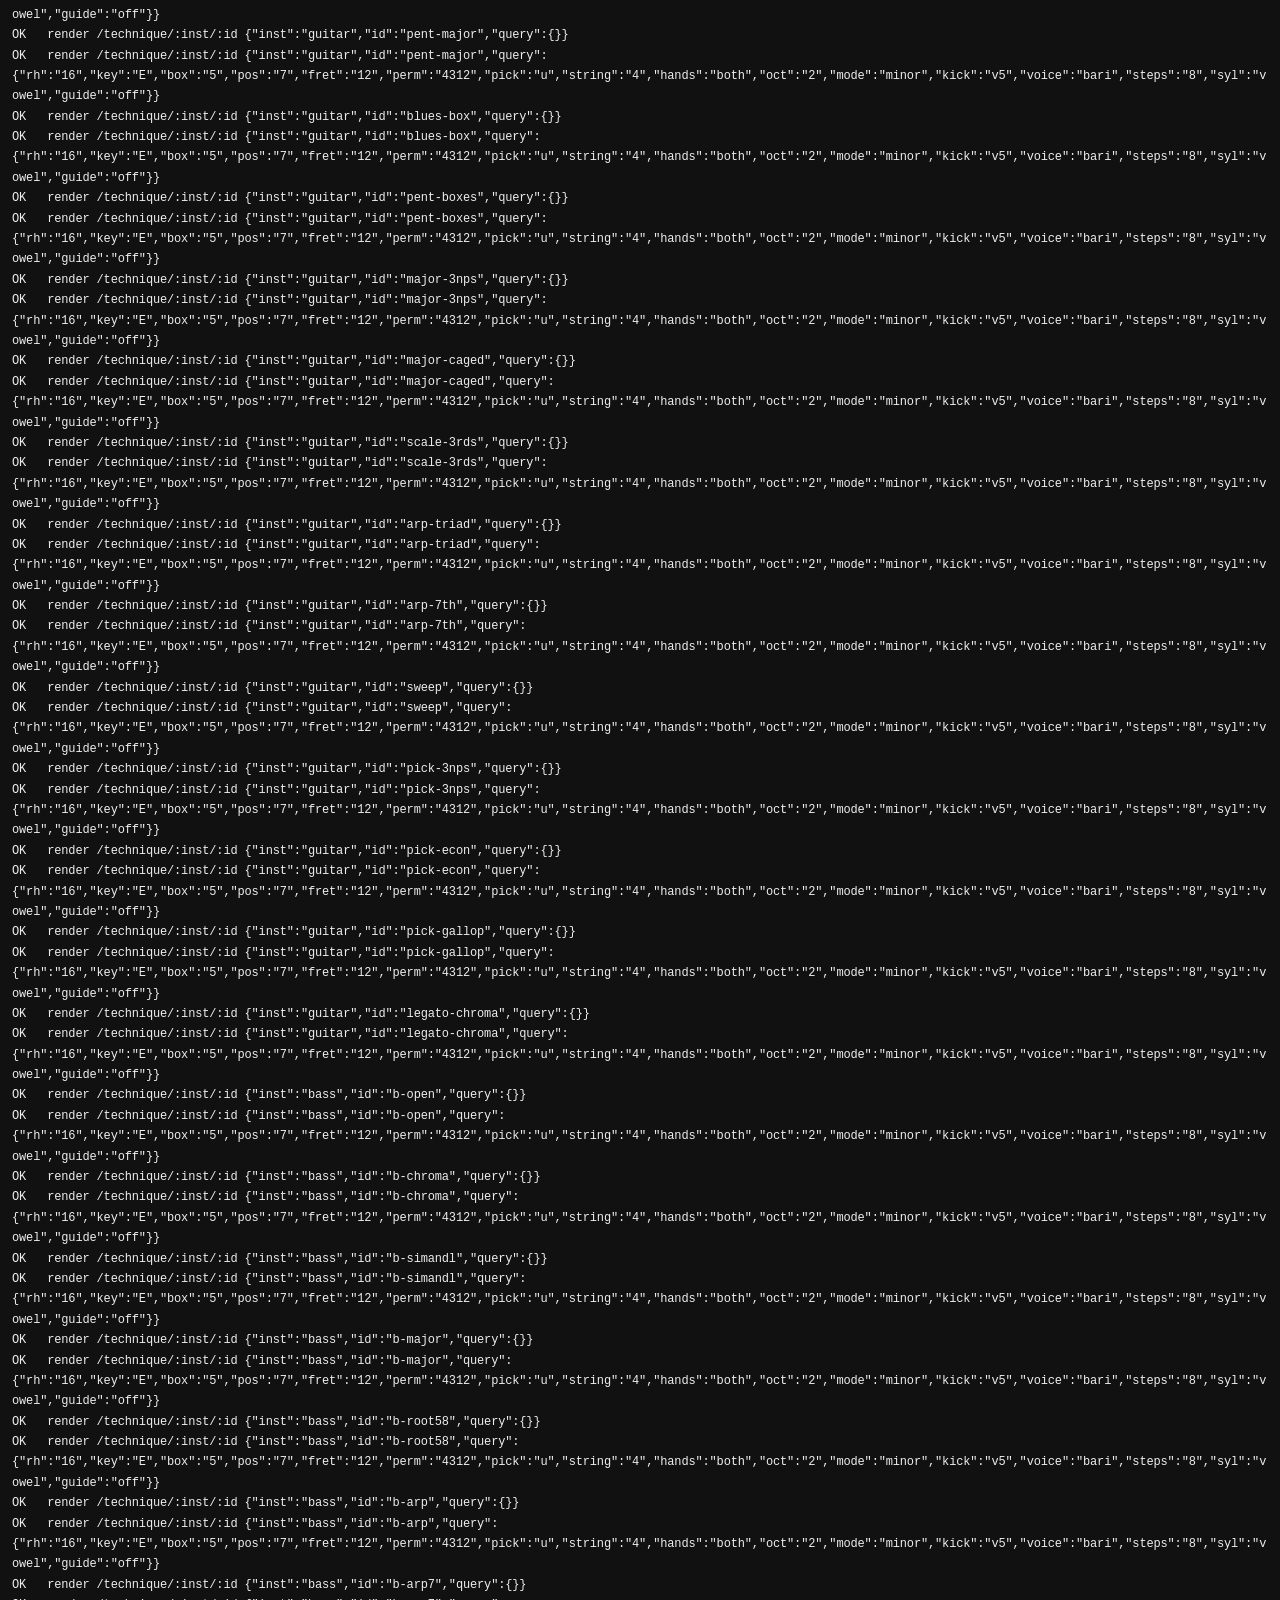
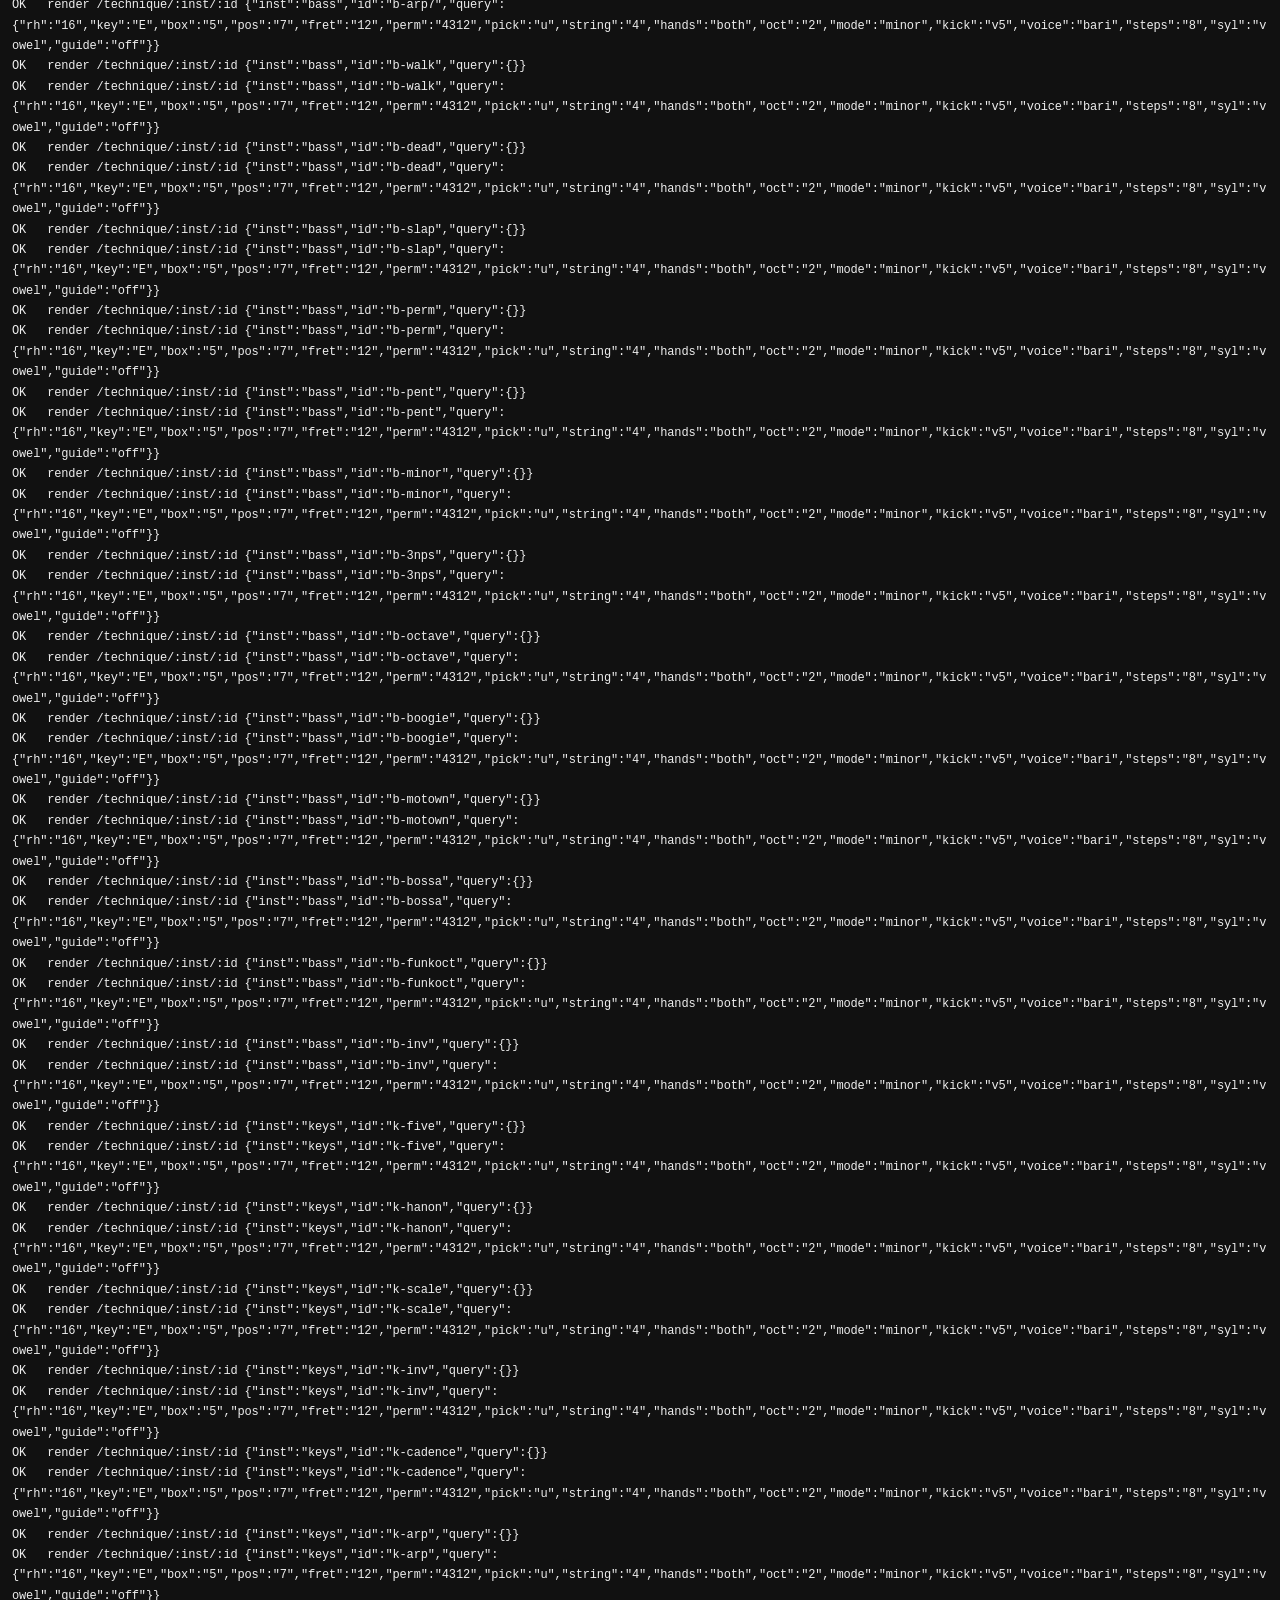
==== commit f08a1015: "세션 맞춤 튜토리얼: 세션마다 기초 코스 6장 + 세션 중심 추천 경로 - 기초 코스를 세션마다: 베이스 · 키보드 · 드럼 · 보컬 코스 (js/data/courseSession" ====
--- a/dev/check.html
+++ b/dev/check.html
@@ -36,6 +36,7 @@
 <script src="../js/data/songs.js"></script>
 <script src="../js/data/rhythms.js"></script>
 <script src="../js/data/lessons.js"></script>
+<script src="../js/data/courseSessions.js"></script>
 <script src="../js/data/technique.js"></script>
 <script src="../js/data/techBass.js"></script>
 <script src="../js/data/techKeys.js"></script>
--- a/css/style.css
+++ b/css/style.css
@@ -1,4 +1,4 @@
-/* 기타 & 화성학 — 크림 페이퍼 · 리얼북 테마
+/* 밴드 & 화성학 — 크림 페이퍼 · 리얼북 테마
    큰 디스플레이 글자, 알약 버튼, 색 띠 섹션, 음표 모양 공. 인터벌 색(--iv-*)은 뜻이 있으니 서로 구분되게 유지하고,
    브랜드 빨강(--brand)은 근음 색(--iv-1)과 섞이지 않게 주황 쪽으로 둔다. 글꼴은 index.html 에서 Google Fonts 로 불러온다. */
 :root {
@@ -476,6 +476,7 @@
 .hero-title .ln:nth-child(2) { animation-delay:.08s; }
 .hero-title .ln:nth-child(3) { animation-delay:.16s; }
 .hero-title .hot { color:var(--brand); }
+.hero-title.en { font-family:var(--display); font-size:clamp(4.4rem,10.5vw,9.4rem); line-height:.84; letter-spacing:.01em; }   /* Band Harmony: 영문 디스플레이 글꼴 */
 .hero-lead { max-width:520px; margin:0 0 26px; color:var(--fg-soft); font-size:1.05rem; line-height:1.75; animation:gh-rise .8s var(--ease-out) .24s both; }
 /* 등장 애니메이션이 쌓임 맥락을 만들어서, z-index 를 주지 않으면 결과 목록이 뒤의 그림 · 띠 아래로 깔린다 */
 .home-search { position:relative; z-index:40; max-width:600px; animation:gh-rise .8s var(--ease-out) .32s both; }
@@ -983,6 +984,7 @@
   .kv dd { margin-bottom:7px; }
   .brightness { grid-template-columns:repeat(2,minmax(0,1fr)); }
   .hero-title { font-size:clamp(2.5rem,12.5vw,3.4rem); }
+  .hero-title.en { font-size:clamp(4rem,24vw,6.2rem); }
   .home-search input[type=search] { height:54px; font-size:16px; }
   .marquee { margin:14px -30px 38px; }
   .path-card { padding:22px 20px 26px; }
@@ -1290,6 +1292,7 @@
 svg.tab .pick { fill:none; stroke:var(--fg-soft); stroke-width:1.3; stroke-linecap:round; stroke-linejoin:round; }
 svg.tab .trip { fill:var(--fg-muted); font-size:9px; font-style:italic; }
 .tech-note { margin:8px 0 0; font-size:.8rem; }
+.tech-keycap { margin:0 0 6px; color:var(--fg-soft); font-size:.86rem; font-weight:700; }
 .tech-record { display:grid; gap:8px; }
 .tech-record-list p { margin:0 0 6px; }
 .tech-tips { margin:0; padding-left:1.2em; line-height:1.7; }
@@ -1314,8 +1317,6 @@
 .tech-inst-chips .chip .ic { width:15px; height:15px; }
 .tech-inst-chips .chip.active { border-color:var(--ink); background:var(--ink); color:var(--bg); }
 .tech-method { margin:6px 0 0; padding-left:1.3em; line-height:1.7; }
-.tech-sources { margin:0 0 8px; padding-left:1.2em; line-height:1.75; }
-.tech-src { margin:10px 0 0; color:var(--fg-soft); font-size:.86rem; }
 .tech-notation { display:grid; gap:12px; }
 .tech-sheet { min-width:0; }
 .staff-box.sheet { overflow-x:auto; padding:8px 6px; border:1.5px solid var(--ink-line); border-radius:var(--radius-sm); background:#FFFDF6; }
@@ -1440,3 +1441,28 @@
 .inst-piano svg.piano { max-width:420px; }
 .inst-piano.wide svg.piano { max-width:760px; }
 .inst-hands { display:flex; flex-wrap:wrap; gap:4px 14px; font-size:.86rem; }
+
+/* ---- 기초 코스 · 세션별 ---- */
+.course-sess { display:flex; flex-wrap:wrap; align-items:center; gap:7px; margin:4px 0 16px; }
+.course-sess-lab { margin-right:2px; color:var(--fg-muted); font-size:.82rem; font-weight:700; }
+.course-sess .chip { display:inline-flex; align-items:center; gap:5px; }
+.course-sess .chip .chip-ic { width:15px; height:15px; }
+.lesson-piano.wide svg.piano, .lesson-stack > .lesson-piano svg.piano { max-width:560px; }
+.lesson-practice-bar { gap:10px; align-items:center; flex-wrap:wrap; }
+.lesson-practice-bar > b { margin-right:4px; }
+.lesson-practice-status { min-width:3em; font-weight:700; }
+.lesson-practice-view { max-width:560px; }
+.lesson-practice-view.kit { max-width:460px; }
+.lesson-kit { max-width:460px; }
+.lesson-keychords { gap:10px; }
+.lesson-keychord { padding:10px 12px; }
+.lesson-keychord .lesson-piano svg.piano { max-width:100%; }
+.range-grid { display:flex; flex-wrap:wrap; gap:5px; }
+.range-note { min-width:3.2em; justify-content:center; font-variant-numeric:tabular-nums; }
+.range-note.pick { border-color:var(--brand); background:var(--brand); color:var(--brand-ink); }
+.range-note.in { background:color-mix(in srgb,var(--brand) 16%,var(--bg-elev)); }
+.range-result { margin:0; font-weight:700; }
+.hub-course { display:grid; gap:6px; margin:0 0 18px; padding:16px 18px; border:1.5px dashed var(--ink-line); background:color-mix(in srgb,var(--ball) 22%,var(--bg-elev)); }
+.hub-course .title { font-size:1.08rem; }
+.hub-course .btn { justify-self:start; }
+.lesson-quiz-none { margin:8px 0 0; }
